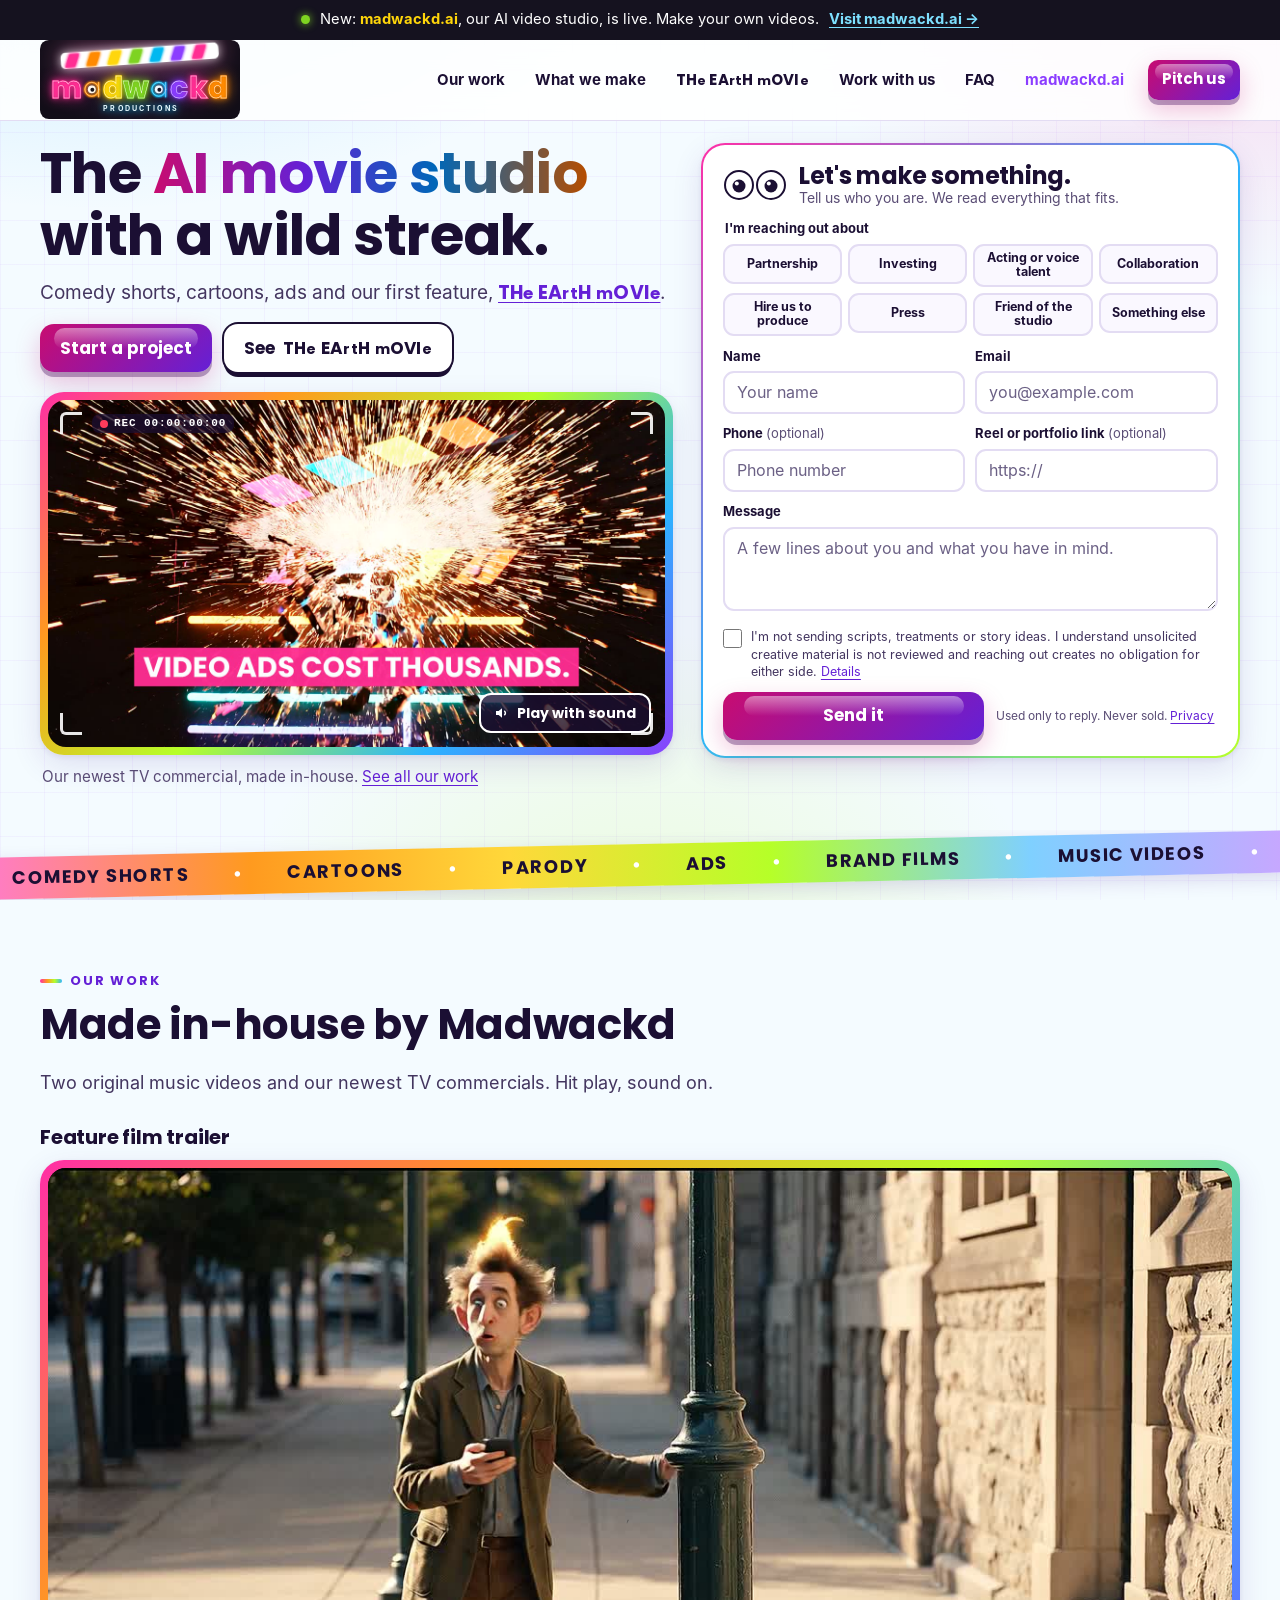
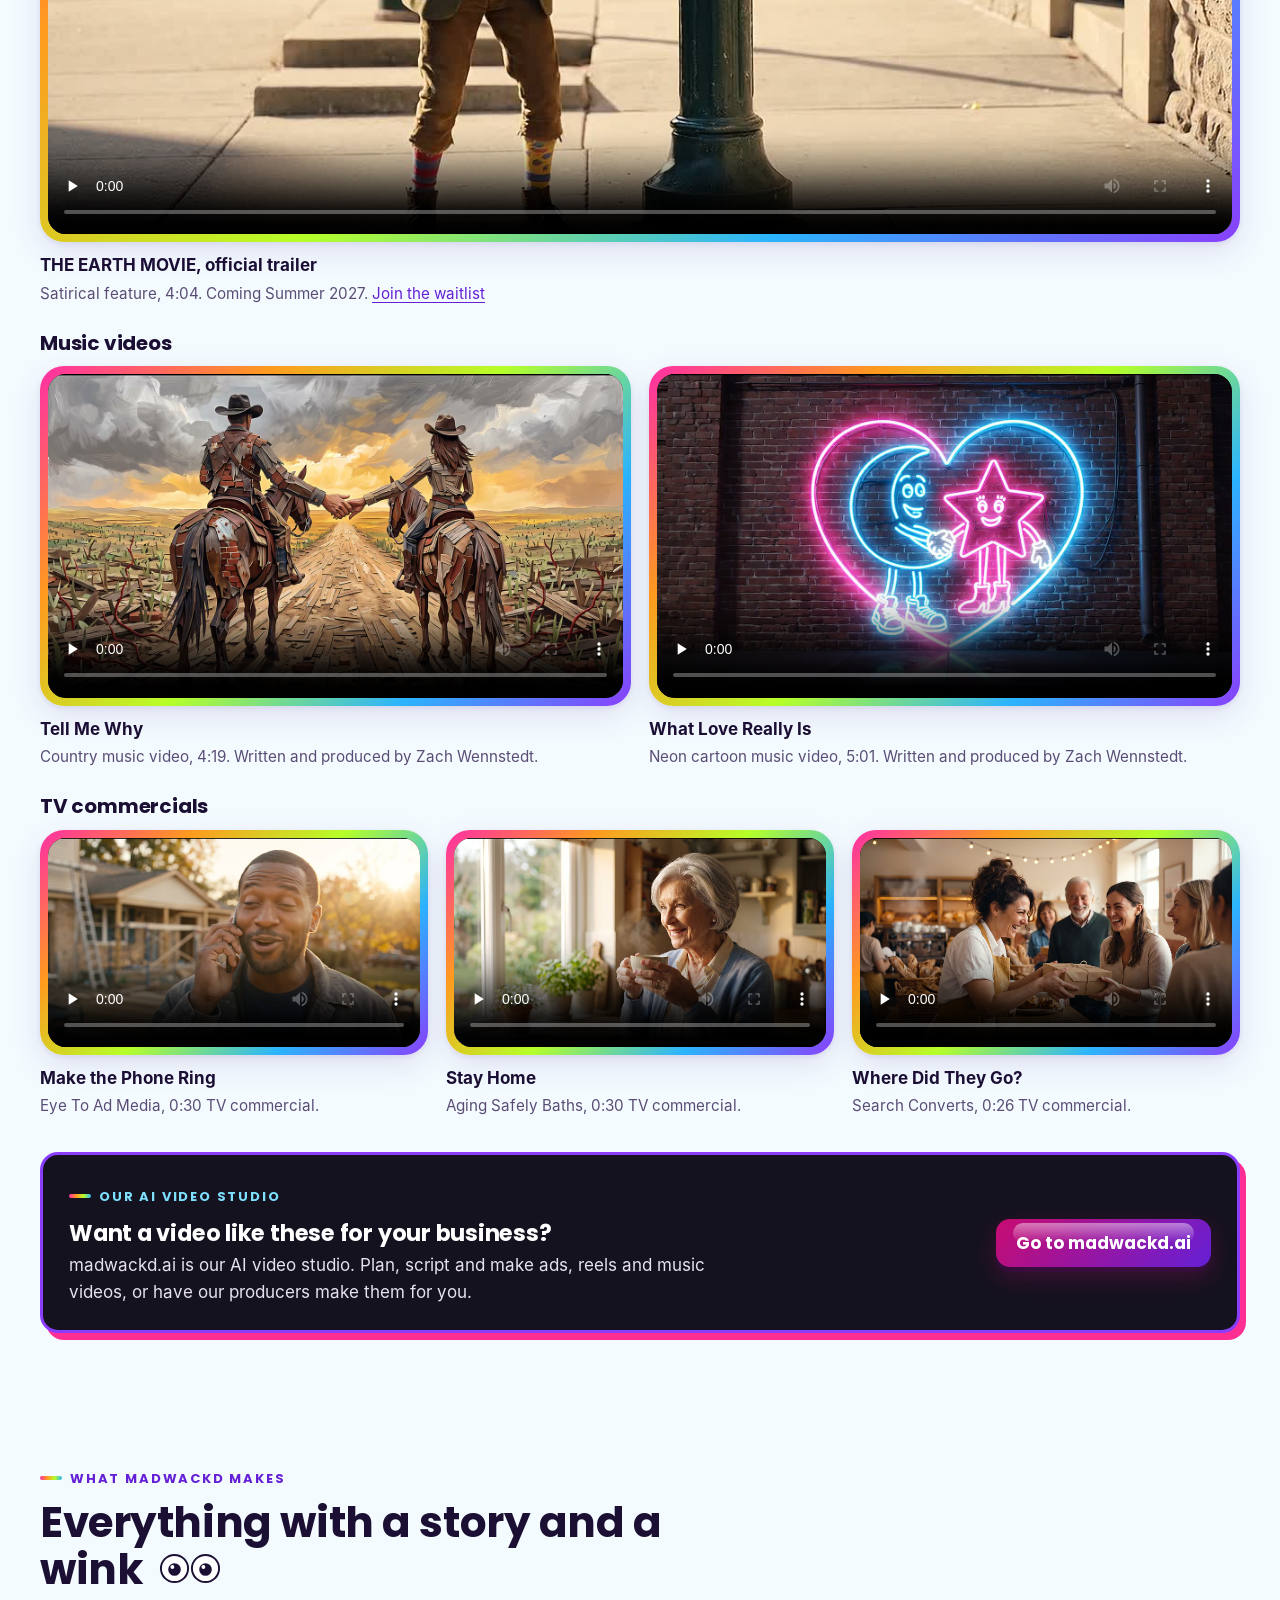
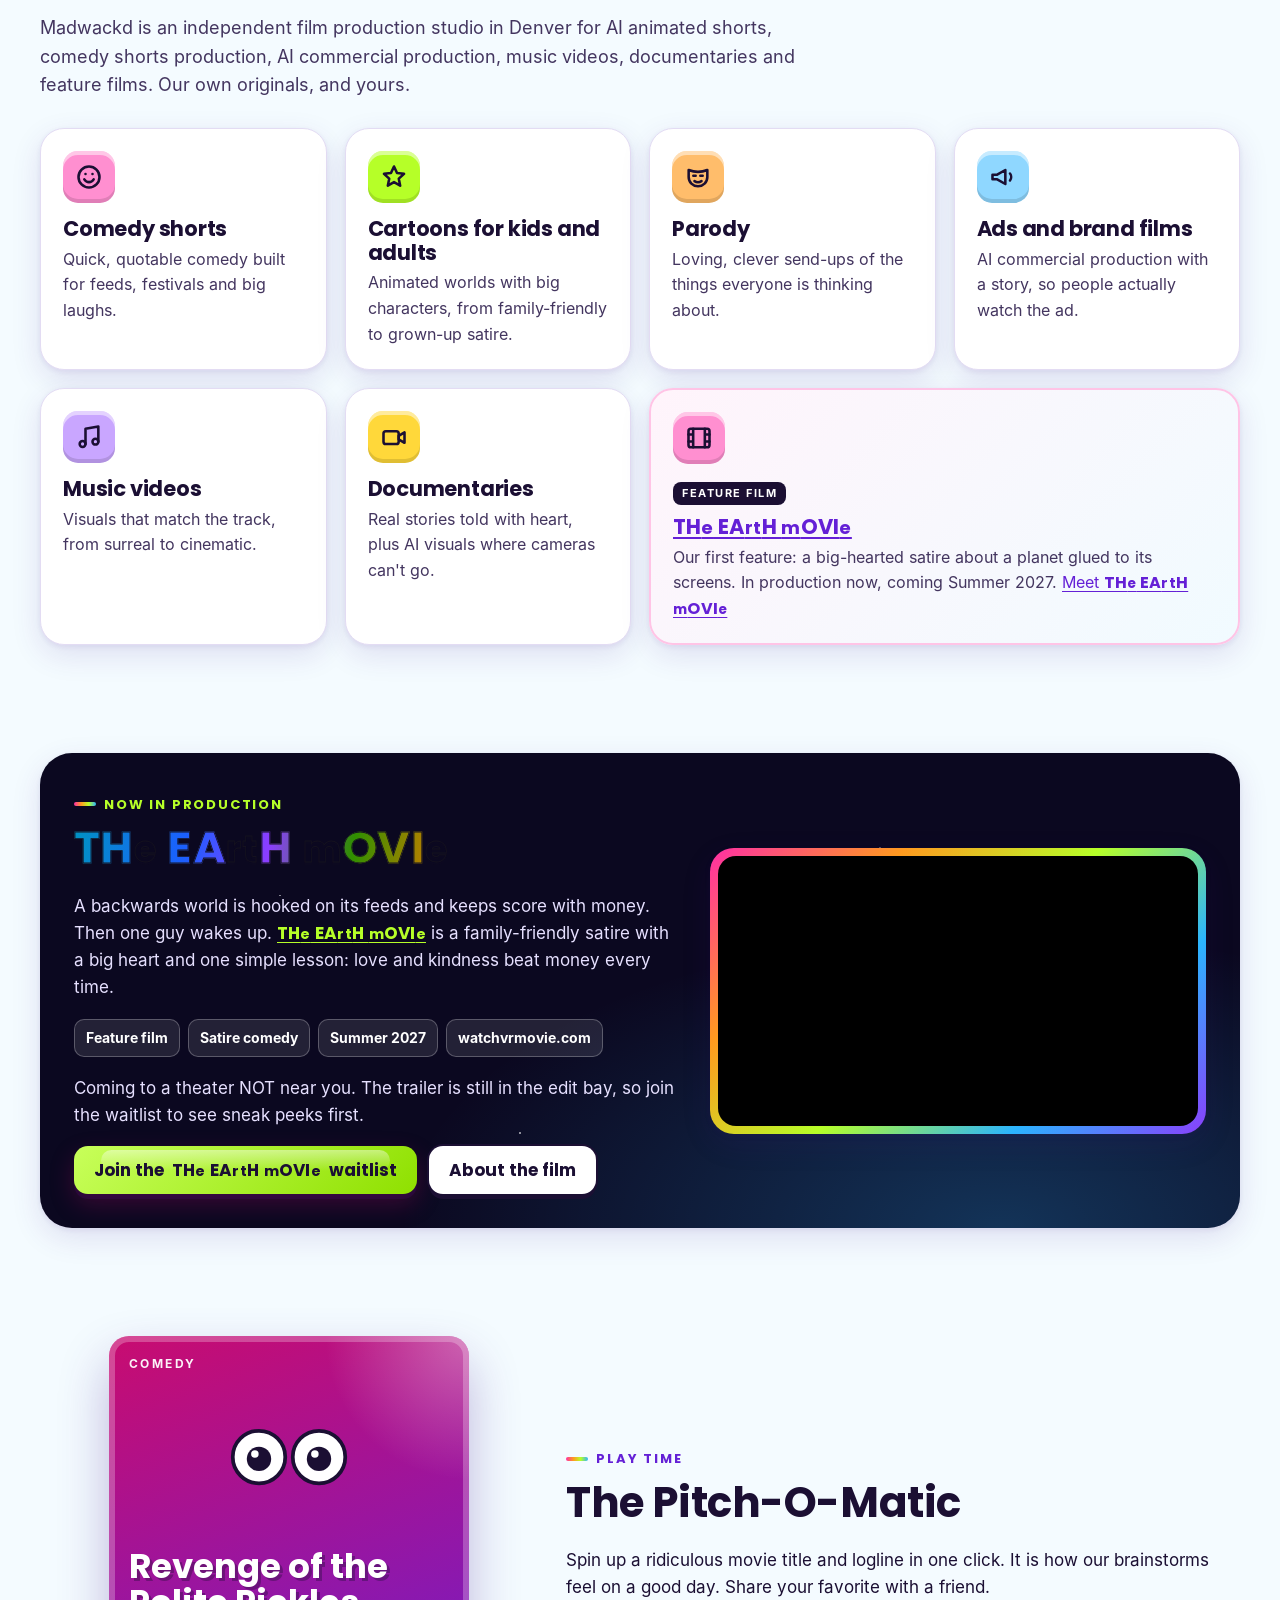
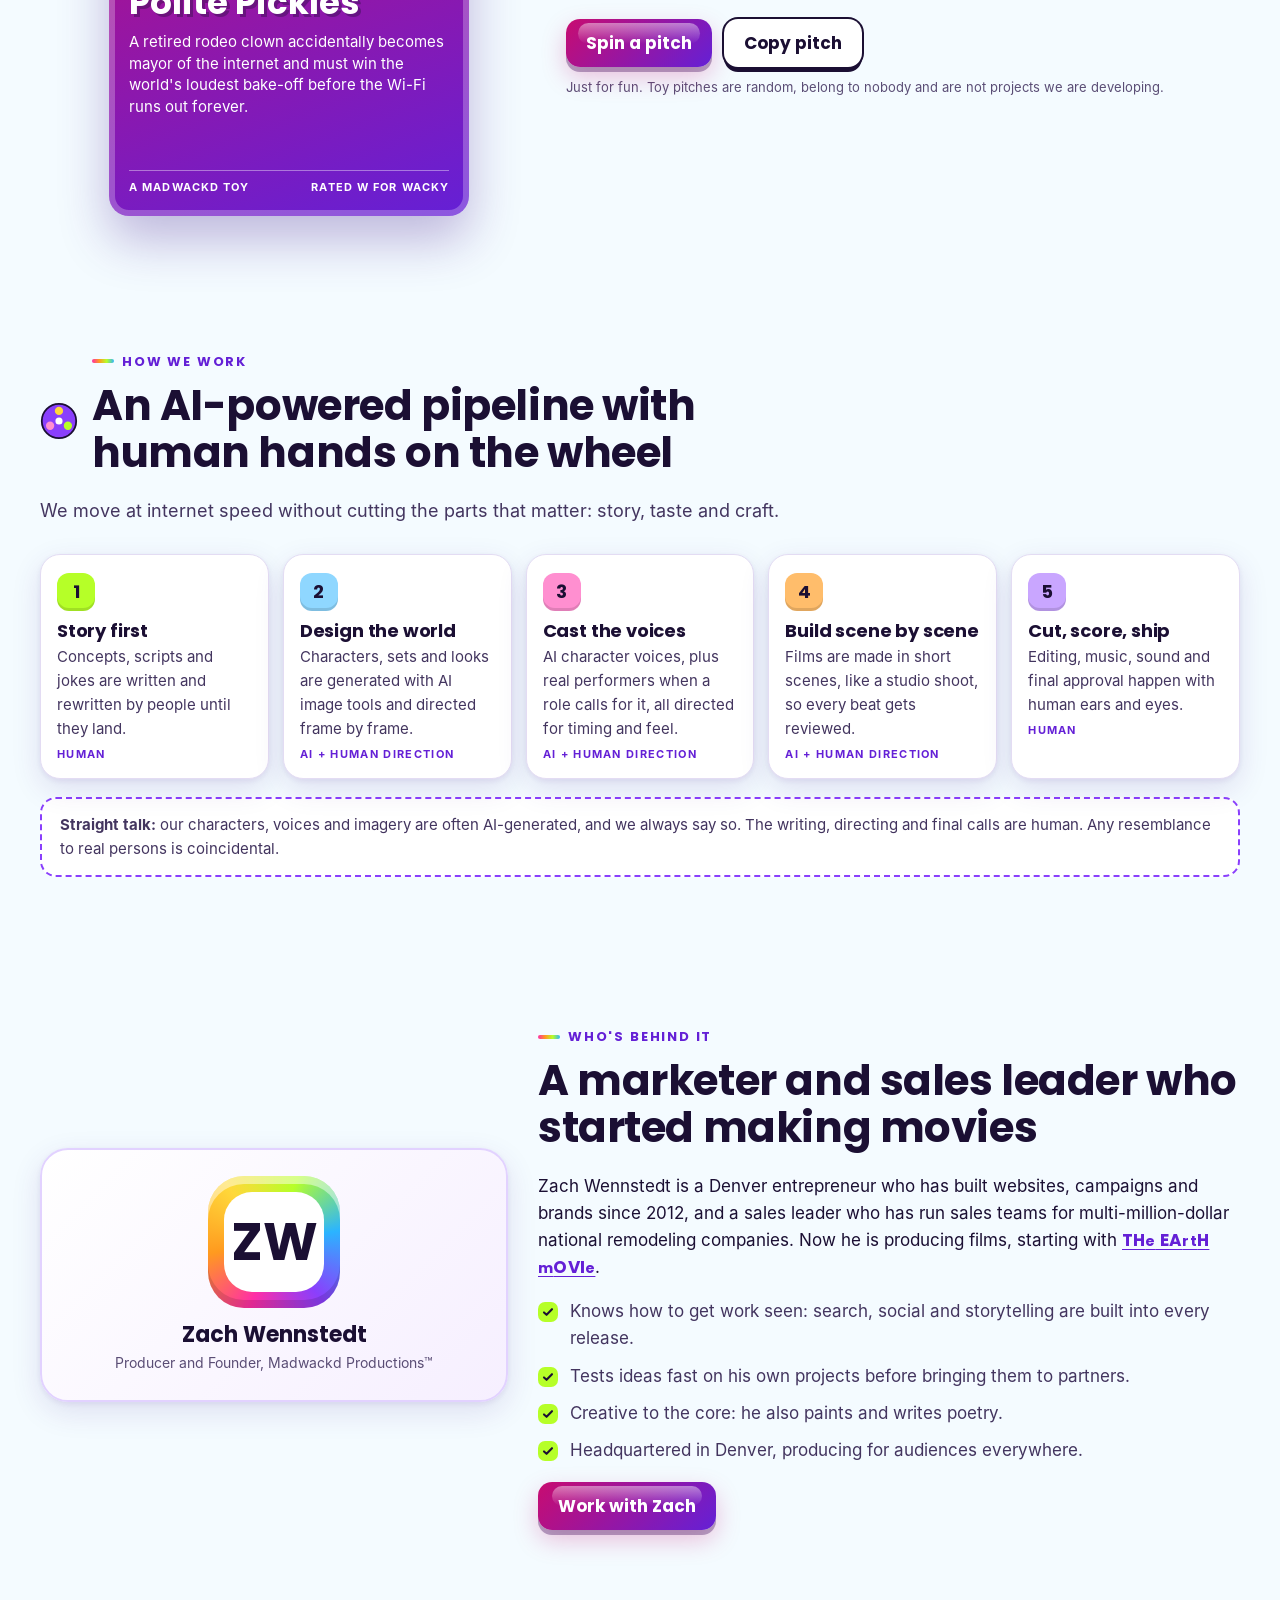
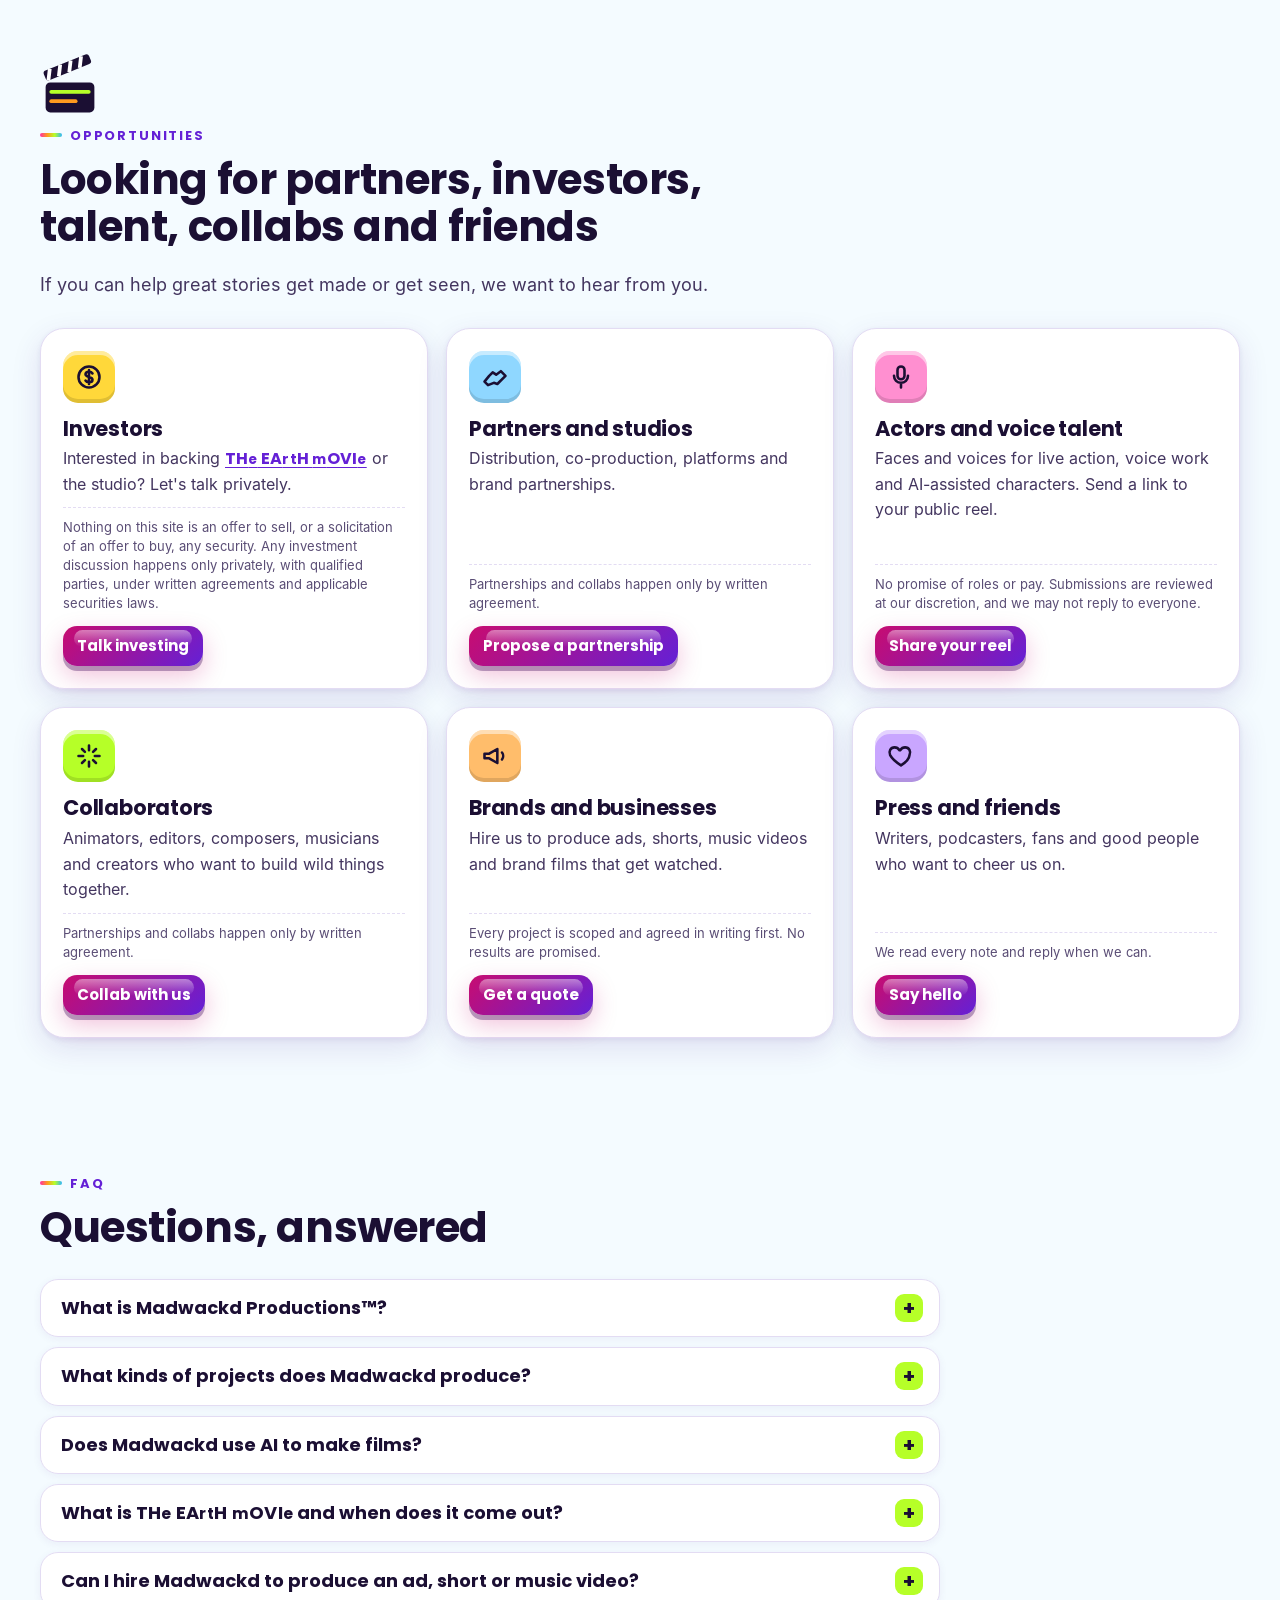
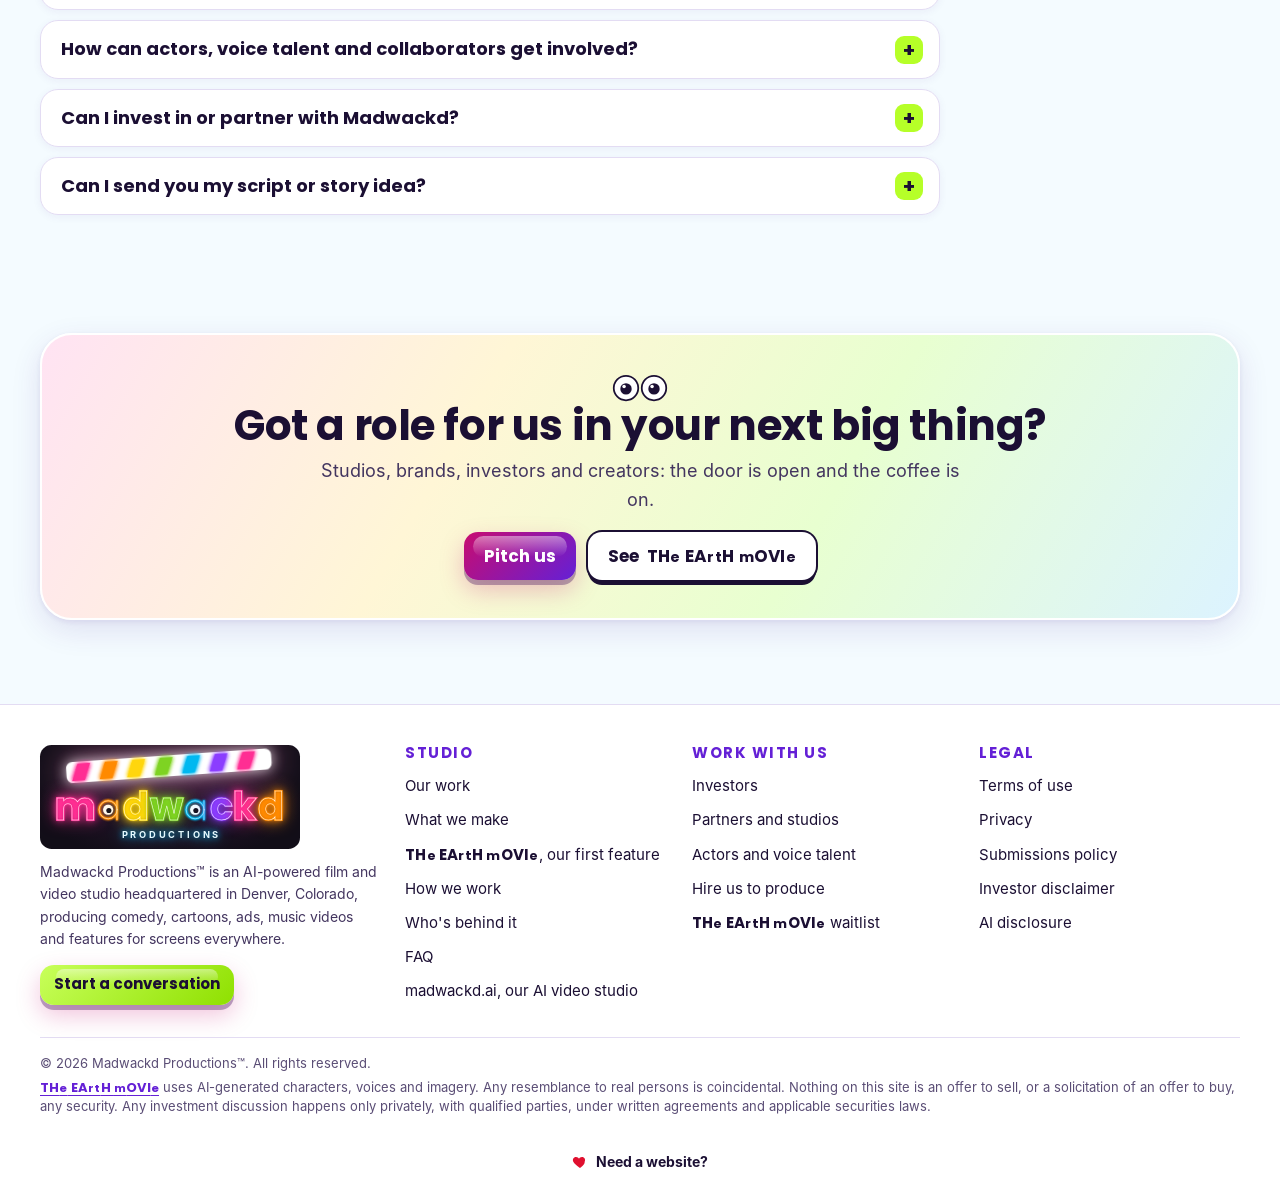
==== index.html @ 72238ad6 "Host EARTH trailer locally (CSP media-src self) Co-Authored-By: Claude Opus 5.5 <noreply@anthropic.c" ====
<!doctype html>
<html lang="en">
<head>
<meta charset="utf-8">
<meta name="viewport" content="width=device-width, initial-scale=1">
<meta http-equiv="Content-Security-Policy" content="default-src 'self'; script-src 'self'; style-src 'self'; img-src 'self' data:; media-src 'self'; font-src 'self'; connect-src https://formsubmit.co; form-action https://formsubmit.co; base-uri 'self'; object-src 'none'">
<meta name="referrer" content="strict-origin-when-cross-origin">
<title>Madwackd Productions&trade; | AI Movie Studio and Film Production, Denver</title>
<meta name="description" content="Madwackd Productions is a Denver AI movie studio making comedy shorts, animated cartoons, ads, music videos and The Earth Movie, a satirical feature coming Summer 2027.">
<meta name="robots" content="index,follow,max-image-preview:large,max-snippet:-1,max-video-preview:-1">
<link rel="canonical" href="https://www.madwackd.com/">
<meta name="theme-color" content="#ff2ea6">
<link rel="icon" href="/favicon.svg" type="image/svg+xml">
<link rel="icon" href="/favicon.ico" sizes="48x48">
<link rel="apple-touch-icon" href="/apple-touch-icon.png">
<link rel="manifest" href="/site.webmanifest">
<link rel="preload" href="/assets/fonts/poppins-700.woff" as="font" type="font/woff" crossorigin>
<link rel="preload" href="/assets/media/commercial-poster.jpg" as="image">
<link rel="stylesheet" href="/assets/site.css">
<link rel="stylesheet" href="/assets/earth-name.css?v=20261108a">
<meta property="og:type" content="website">
<meta property="og:site_name" content="Madwackd Productions">
<meta property="og:title" content="Madwackd Productions&trade; | AI Movie Studio and Film Production, Denver">
<meta property="og:description" content="Madwackd Productions is a Denver AI movie studio making comedy shorts, animated cartoons, ads, music videos and The Earth Movie, a satirical feature coming Summer 2027.">
<meta property="og:url" content="https://www.madwackd.com/">
<meta property="og:image" content="https://www.madwackd.com/assets/img/og-madwackd.jpg">
<meta property="og:image:width" content="1200">
<meta property="og:image:height" content="630">
<meta property="og:image:alt" content="Neon moon and star characters inside a neon heart, from the Madwackd music video What Love Really Is">
<meta property="og:locale" content="en_US">
<meta name="twitter:card" content="summary_large_image">
<meta name="twitter:title" content="Madwackd Productions&trade; | AI Movie Studio and Film Production, Denver">
<meta name="twitter:description" content="Madwackd Productions is a Denver AI movie studio making comedy shorts, animated cartoons, ads, music videos and The Earth Movie, a satirical feature coming Summer 2027.">
<meta name="twitter:image" content="https://www.madwackd.com/assets/img/og-madwackd.jpg">
<script type="application/ld+json">{"@context":"https://schema.org","@graph":[{"@type":"Organization","@id":"https://www.madwackd.com/#org","name":"Madwackd Productions","alternateName":["Madwackd","Mad Wackd Productions"],"url":"https://www.madwackd.com/","logo":{"@type":"ImageObject","url":"https://www.madwackd.com/assets/img/icon-512.png","width":512,"height":512},"image":"https://www.madwackd.com/assets/img/og-madwackd.jpg","description":"Madwackd Productions is an AI-powered film and video production studio headquartered in Denver, Colorado. It makes comedy shorts, animated cartoons, parody, ads and brand films, music videos, documentaries and the satirical feature film THe EArtH mOVIe.","slogan":"The AI movie studio with a wild streak.","founder":{"@id":"https://www.madwackd.com/#zach"},"foundingDate":"2026","address":{"@type":"PostalAddress","addressLocality":"Denver","addressRegion":"CO","addressCountry":"US"},"areaServed":"Worldwide","knowsAbout":["AI film production","AI animated shorts","Comedy shorts production","AI commercial production","Music video production","Independent film production","Satire and parody"]},{"@type":"Person","@id":"https://www.madwackd.com/#zach","name":"Zach Wennstedt","alternateName":"Zachary Tye Wennstedt","jobTitle":"Producer and Founder","worksFor":{"@id":"https://www.madwackd.com/#org"},"homeLocation":{"@type":"Place","name":"Denver, Colorado"},"url":"https://www.madwackd.com/#who","description":"Zach Wennstedt is a Denver entrepreneur, marketer since 2012 and sales leader who founded Madwackd Productions and is producing the satirical feature film THe EArtH mOVIe.","knowsAbout":["Film production","AI filmmaking","Marketing","Sales leadership"]},{"@type":"WebSite","@id":"https://www.madwackd.com/#site","url":"https://www.madwackd.com/","name":"Madwackd Productions","inLanguage":"en-US","publisher":{"@id":"https://www.madwackd.com/#org"}},{"@type":"WebPage","@id":"https://www.madwackd.com/#webpage","url":"https://www.madwackd.com/","name":"Madwackd Productions | AI Movie Studio and Film Production, Denver","description":"Madwackd Productions is a Denver AI movie studio making comedy shorts, animated cartoons, ads, music videos and The Earth Movie, a satirical feature coming Summer 2027.","isPartOf":{"@id":"https://www.madwackd.com/#site"},"about":{"@id":"https://www.madwackd.com/#org"},"inLanguage":"en-US","speakable":{"@type":"SpeakableSpecification","cssSelector":["h1",".lede",".speak"]},"breadcrumb":{"@id":"https://www.madwackd.com/#crumbs"},"primaryImageOfPage":{"@type":"ImageObject","url":"https://www.madwackd.com/assets/img/icon-512.png"},"mentions":{"@id":"https://www.madwackd.com/earth/#movie"}},{"@type":"Movie","@id":"https://www.madwackd.com/earth/#movie","name":"THe EArtH mOVIe","alternateName":["The Earth Movie","EARTH"],"sameAs":"https://www.theearthmovie.com/","url":"https://www.madwackd.com/earth/","description":"THe EArtH mOVIe (The Earth Movie) is an AI-made, family-friendly satirical feature film from Madwackd Productions about a backwards world addicted to its feeds, where one guy wakes up and discovers that love and kindness matter more than money. It is currently in production and planned for release in Summer 2027 at watchvrmovie.com.","image":"https://www.madwackd.com/assets/img/og-earth.jpg","genre":["Comedy","Satire"],"inLanguage":"en","creator":{"@id":"https://www.madwackd.com/#zach"},"producer":{"@id":"https://www.madwackd.com/#zach"},"productionCompany":{"@id":"https://www.madwackd.com/#org"},"sameAs":"https://www.theearthmovie.com/"},{"@type":"FAQPage","@id":"https://www.madwackd.com/#faq","mainEntity":[{"@type":"Question","name":"What is Madwackd Productions?","acceptedAnswer":{"@type":"Answer","text":"Madwackd Productions is an AI-powered film and video production studio headquartered in Denver, Colorado, founded by producer Zach Wennstedt. We make comedy shorts, cartoons, parody, ads, brand films, music videos and documentaries, and our first feature film, THe EArtH mOVIe, is in production."}},{"@type":"Question","name":"What kinds of projects does Madwackd produce?","acceptedAnswer":{"@type":"Answer","text":"Comedy shorts, animated cartoons for kids and adults, parody, commercials and brand films, music videos, documentaries and feature films. We produce our own originals and take on hired projects for businesses, brands and artists."}},{"@type":"Question","name":"Does Madwackd use AI to make films?","acceptedAnswer":{"@type":"Answer","text":"Yes, and we say so openly. We use AI tools to create characters, voices and imagery, and every project is written, directed, edited and approved by people. AI gives us speed and wild visuals. Human taste decides what makes the cut."}},{"@type":"Question","name":"What is THe EArtH mOVIe and when does it come out?","acceptedAnswer":{"@type":"Answer","text":"THe EArtH mOVIe is a family-friendly satirical feature about a backwards world addicted to its feeds, where one guy wakes up and learns that love and kindness matter more than money. It is in production and planned for Summer 2027 at watchvrmovie.com. You can join the waitlist at theearthmovie.com."}},{"@type":"Question","name":"Can I hire Madwackd to produce an ad, short or music video?","acceptedAnswer":{"@type":"Answer","text":"Yes. Choose \"Hire us to produce\" in the form and tell us what you need, your timeline and a rough budget range. Every project is scoped and agreed in writing before work begins."}},{"@type":"Question","name":"How can actors, voice talent and collaborators get involved?","acceptedAnswer":{"@type":"Answer","text":"Use the form and include a link to your public reel or portfolio. There is no promise of roles or pay, submissions are reviewed at our discretion, and we may not be able to reply to everyone."}},{"@type":"Question","name":"Can I invest in or partner with Madwackd?","acceptedAnswer":{"@type":"Answer","text":"We welcome conversations with partners, studios and investors. Nothing on this site is an offer to sell, or a solicitation of an offer to buy, any security. Any investment discussion happens only privately, with qualified parties, under written agreements and applicable securities laws."}},{"@type":"Question","name":"Can I send you my script or story idea?","acceptedAnswer":{"@type":"Answer","text":"Please don't. We do not accept unsolicited scripts, treatments or story ideas, and unsolicited creative material is not reviewed and creates no obligation. It is standard studio practice and protects both sides. Links to public reels and portfolios are welcome."}}]},{"@type":"BreadcrumbList","@id":"https://www.madwackd.com/#crumbs","itemListElement":[{"@type":"ListItem","position":1,"name":"Home","item":"https://www.madwackd.com/"}]},{"@type":"VideoObject","@id":"https://www.madwackd.com/#video-tell-me-why","name":"Tell Me Why (music video)","description":"Country music video written and produced by Zach Wennstedt. A Madwackd production.","thumbnailUrl":"https://www.madwackd.com/assets/media/tell-me-why.jpg","contentUrl":"https://www.madwackd.com/assets/media/tell-me-why-720.mp4","uploadDate":"2026-11-06T12:00:00-07:00","duration":"PT4M19S","productionCompany":{"@id":"https://www.madwackd.com/#org"}},{"@type":"VideoObject","@id":"https://www.madwackd.com/#video-what-love-really-is","name":"What Love Really Is (music video)","description":"Neon cartoon music video written and produced by Zach Wennstedt. A Madwackd production.","thumbnailUrl":"https://www.madwackd.com/assets/media/what-love-really-is.jpg","contentUrl":"https://www.madwackd.com/assets/media/what-love-really-is-720.mp4","uploadDate":"2026-11-06T12:00:00-07:00","duration":"PT5M1S","productionCompany":{"@id":"https://www.madwackd.com/#org"}},{"@type":"VideoObject","@id":"https://www.madwackd.com/#video-make-the-phone-ring","name":"Make the Phone Ring (Eye To Ad Media TV commercial)","description":"30-second TV commercial made by Madwackd.","thumbnailUrl":"https://www.madwackd.com/assets/media/eyetoadmedia-makethephonering-16x9.jpg","contentUrl":"https://www.madwackd.com/assets/media/eyetoadmedia-makethephonering-16x9-720.mp4","uploadDate":"2026-11-06T12:00:00-07:00","duration":"PT30S","productionCompany":{"@id":"https://www.madwackd.com/#org"}},{"@type":"VideoObject","@id":"https://www.madwackd.com/#video-stay-home","name":"Stay Home (Aging Safely Baths TV commercial)","description":"30-second TV commercial made by Madwackd.","thumbnailUrl":"https://www.madwackd.com/assets/media/agingsafelybaths-stayhome-16x9.jpg","contentUrl":"https://www.madwackd.com/assets/media/agingsafelybaths-stayhome-16x9-720.mp4","uploadDate":"2026-11-06T12:00:00-07:00","duration":"PT30S","productionCompany":{"@id":"https://www.madwackd.com/#org"}},{"@type":"VideoObject","@id":"https://www.madwackd.com/#video-where-did-they-go","name":"Where Did They Go? (Search Converts TV commercial)","description":"26-second TV commercial made by Madwackd.","thumbnailUrl":"https://www.madwackd.com/assets/media/searchconverts-wheredidtheygo-16x9.jpg","contentUrl":"https://www.madwackd.com/assets/media/searchconverts-wheredidtheygo-16x9-720.mp4","uploadDate":"2026-11-06T12:00:00-07:00","duration":"PT26S","productionCompany":{"@id":"https://www.madwackd.com/#org"}},{"@type":"VideoObject","@id":"https://www.madwackd.com/#video-studio-commercial","name":"Madwackd studio TV commercial","description":"27-second TV commercial made by Madwackd.","thumbnailUrl":"https://www.madwackd.com/assets/media/commercial-poster.jpg","contentUrl":"https://www.madwackd.com/assets/media/commercial-1280.mp4","uploadDate":"2026-11-06T12:00:00-07:00","duration":"PT27S","productionCompany":{"@id":"https://www.madwackd.com/#org"}}]}</script>
<script src="/assets/site.js" defer></script>
</head>
<body>
<a class="skip" href="#main">Skip to content</a>
<div class="ai-bar"><div class="wrap"><span class="ai-dot" aria-hidden="true"></span><span>New: <b>madwackd.ai</b>, our AI video studio, is live.<span class="ai-more"> Make your own videos.</span></span><a href="https://www.madwackd.ai/" rel="noopener">Visit madwackd.ai &rarr;</a></div></div>
<header class="top">
<div class="wrap">
<a class="brand neo-brand" href="/" aria-label="Madwackd Productions home"><span class="neo" aria-hidden="true"><svg class="neo-cap on nd16" viewBox="0 0 200 28"><defs><filter id="neoFs" x="-20%" y="-80%" width="140%" height="260%"><feGaussianBlur stdDeviation="2.2" result="b"/><feMerge><feMergeNode in="b"/><feMergeNode in="b"/><feMergeNode in="SourceGraphic"/></feMerge></filter></defs><g class="snap"><g transform="rotate(-4 4 26)"><rect x="4" y="6" width="192" height="18" rx="5" fill="#FFFFFF" stroke="#FFFFFF" stroke-width="2" class="neo-cap-bar"/><g filter="url(#neoFs)"><polygon points="14,7 26,7 20,23 8,23" fill="#FF2E93"/><polygon points="40,7 52,7 46,23 34,23" fill="#FF8A00"/><polygon points="66,7 78,7 72,23 60,23" fill="#FFD60A"/><polygon points="92,7 104,7 98,23 86,23" fill="#7ED321"/><polygon points="118,7 130,7 124,23 112,23" fill="#00B8F0"/><polygon points="144,7 156,7 150,23 138,23" fill="#8B3DFF"/><polygon points="170,7 182,7 176,23 164,23" fill="#FF2E93"/></g></g></g></svg><span class="neo-word"><span class="neo-tubes"><span class="on n-pk nd0">m</span><svg class="on neo-eye nd2" viewBox="0 0 50 46"><defs><filter id="neoFa" x="-50%" y="-50%" width="200%" height="200%"><feGaussianBlur stdDeviation="2.4" result="b"/><feMerge><feMergeNode in="b"/><feMergeNode in="b"/><feMergeNode in="SourceGraphic"/></feMerge></filter></defs><g filter="url(#neoFa)" fill="none" stroke="#FF8A00" stroke-width="4" stroke-linecap="round"><circle cx="22" cy="23" r="19.5"/><path d="M41 4 V44"/></g><g fill="none" stroke="#fff" stroke-width="1.2" stroke-linecap="round" opacity=".92"><circle cx="22" cy="23" r="19.5"/><path d="M41 4 V44"/></g><circle cx="22" cy="23" r="11" fill="#FFF8EE" class="neo-white-o"/><g class="pl"><circle cx="23.5" cy="24.5" r="5.5" fill="#15121F"/></g></svg><span class="on n-yl nd4">d</span><span class="on n-lm nd6">w</span><svg class="on neo-eye nd8" viewBox="0 0 50 46"><defs><filter id="neoFc" x="-50%" y="-50%" width="200%" height="200%"><feGaussianBlur stdDeviation="2.4" result="b"/><feMerge><feMergeNode in="b"/><feMergeNode in="b"/><feMergeNode in="SourceGraphic"/></feMerge></filter></defs><g filter="url(#neoFc)" fill="none" stroke="#00B8F0" stroke-width="4" stroke-linecap="round"><circle cx="22" cy="23" r="19.5"/><path d="M41 4 V44"/></g><g fill="none" stroke="#fff" stroke-width="1.2" stroke-linecap="round" opacity=".92"><circle cx="22" cy="23" r="19.5"/><path d="M41 4 V44"/></g><circle cx="22" cy="23" r="11" fill="#F2FCFF" class="neo-white-c"/><g class="pr"><circle cx="23.5" cy="24.5" r="5.5" fill="#15121F"/></g></svg><span class="on n-pu nd10">c</span><span class="on n-pk nd12">k</span><span class="on n-or nd14">d</span></span><span class="neo-core"><span class="on nd0">m</span><span class="neo-gap"></span><span class="on nd4">d</span><span class="on nd6">w</span><span class="neo-gap"></span><span class="on nd10">c</span><span class="on nd12">k</span><span class="on nd14">d</span></span></span><span class="neo-studio on nd18">productions</span></span><span class="sr-only">Madwackd Productions</span></a>
<button class="menu-btn" type="button" aria-expanded="false" aria-controls="nav" aria-label="Menu"><span></span><span></span><span></span></button>
<nav class="nav" id="nav" aria-label="Main">
<a href="/#work">Our work</a>
<a href="/#make">What we make</a>
<a href="/earth/"><span class="tem-sr">The Earth Movie</span><span class="tem-inline" aria-hidden="true">TH<i>e</i> EA<i>rt</i>H <i>m</i>OVI<i>e</i></span></a>
<a href="/work-with-us/">Work with us</a>
<a href="/#faq">FAQ</a>
<a class="nav-ai" href="https://www.madwackd.ai/" rel="noopener">madwackd.ai</a>
<a class="btn sm" href="#inquire">Pitch us</a>
</nav>
</div>
</header>

<main id="main">
<section class="hero">
<div class="wrap hero-grid">
<div class="hero-copy">
<h1>The <span class="candy">AI movie studio</span> with a wild streak.</h1>
<p class="lede">Comedy shorts, cartoons, ads and our first feature, <a href="https://www.theearthmovie.com/" rel="noopener"><span class="tem-sr">The Earth Movie</span><span class="tem-inline" aria-hidden="true">TH<i>e</i> EA<i>rt</i>H <i>m</i>OVI<i>e</i></span></a>.</p>
<div class="hero-cta hero-cta-top"><a class="btn" href="#inquire" data-about="Hire us to produce">Start a project</a><a class="btn ghost" href="/earth/">See <span class="tem-sr">The Earth Movie</span><span class="tem-inline" aria-hidden="true">TH<i>e</i> EA<i>rt</i>H <i>m</i>OVI<i>e</i></span></a></div>
<div class="screen">
<div class="screen-in">
<video id="sting" muted loop playsinline preload="metadata" poster="/assets/media/commercial-poster.jpg" width="1280" height="720" aria-label="Madwackd 27-second TV commercial">
<source src="/assets/media/commercial-480.mp4" type="video/mp4" media="(max-width: 700px)">
<source src="/assets/media/commercial-1280.mp4" type="video/mp4">
</video>
<div class="hud" aria-hidden="true"><i></i><i></i><i></i><i></i><span class="tc" id="tc">REC 00:00:00:00</span></div>
<div class="screen-ctrl">
<button class="chip-btn" id="sound" type="button" data-src="/assets/media/commercial-1280.mp4"><svg viewBox="0 0 24 24" aria-hidden="true"><path d="M3 9v6h4l5 4V5L7 9z"/><path d="M15.5 8.5a5 5 0 010 7" fill="none" stroke="currentColor" stroke-width="2"/></svg>Play with sound</button>
<button class="chip-btn" id="quiet" type="button" hidden>Mute</button>
</div>
</div>
</div>
<p class="screen-cap">Our newest TV commercial, made in-house. <a href="#work">See all our work</a></p>
</div>
<div class="form-card" id="inquire">
<div class="form-head"><span class="eyes " aria-hidden="true"><svg viewBox="0 0 64 32" focusable="false"><g class="eye"><circle class="eb" cx="16" cy="16" r="14"/><g class="pg"><circle class="pu" cx="16" cy="17" r="6.5"/><circle class="gl" cx="13.8" cy="14.4" r="2"/></g></g><g class="eye"><circle class="eb" cx="48" cy="16" r="14"/><g class="pg"><circle class="pu" cx="48" cy="17" r="6.5"/><circle class="gl" cx="45.8" cy="14.4" r="2"/></g></g></svg></span><div><h2>Let&#x27;s make something.</h2><p>Tell us who you are. We read everything that fits.</p></div></div>
<form class="inq" novalidate data-u="aW5mbw==" data-d="ZXlldG9hZA==" data-t="Y29t">
<input type="hidden" name="_subject" value="New Madwackd.com inquiry">
<input type="hidden" name="_template" value="table">
<input type="hidden" name="_captcha" value="false">
<input type="hidden" name="Page" value="home">
<div class="hp" aria-hidden="true"><label>Leave this empty<input type="text" name="_honey" tabindex="-1" autocomplete="off"></label></div>
<fieldset><legend>I'm reaching out about</legend><div class="choices"><label class="choice"><input type="radio" name="Reaching out about" value="Partnership" required><span>Partnership</span></label><label class="choice"><input type="radio" name="Reaching out about" value="Investing" required><span>Investing</span></label><label class="choice"><input type="radio" name="Reaching out about" value="Acting or voice talent" required><span>Acting or voice talent</span></label><label class="choice"><input type="radio" name="Reaching out about" value="Collaboration" required><span>Collaboration</span></label><label class="choice"><input type="radio" name="Reaching out about" value="Hire us to produce" required><span>Hire us to produce</span></label><label class="choice"><input type="radio" name="Reaching out about" value="Press" required><span>Press</span></label><label class="choice"><input type="radio" name="Reaching out about" value="Friend of the studio" required><span>Friend of the studio</span></label><label class="choice"><input type="radio" name="Reaching out about" value="Something else" required><span>Something else</span></label></div></fieldset>
<p class="hint" aria-live="polite"></p>
<div class="row2">
<div class="field"><label class="lab" for="n-home">Name</label><input id="n-home" type="text" name="Name" autocomplete="name" placeholder="Your name" required maxlength="100"></div>
<div class="field"><label class="lab" for="e-home">Email</label><input id="e-home" type="email" name="email" autocomplete="email" placeholder="you@example.com" required maxlength="140"></div>
</div>
<div class="row2">
<div class="field"><label class="lab" for="p-home">Phone <span class="opt">(optional)</span></label><input id="p-home" type="tel" name="Phone" autocomplete="tel" placeholder="Phone number" maxlength="40"></div>
<div class="field"><label class="lab" for="l-home">Reel or portfolio link <span class="opt">(optional)</span></label><input id="l-home" type="url" name="Reel or portfolio" inputmode="url" placeholder="https://" maxlength="300"></div>
</div>
<div class="field"><label class="lab" for="m-home">Message</label><textarea id="m-home" name="Message" rows="3" placeholder="A few lines about you and what you have in mind." required minlength="10" maxlength="3000"></textarea></div>
<label class="agree"><input type="checkbox" name="Acknowledged" value="Yes: no unsolicited scripts, treatments or story ideas; no obligation created" required><span>I'm not sending scripts, treatments or story ideas. I understand unsolicited creative material is not reviewed and reaching out creates no obligation for either side. <a href="/legal/#submissions">Details</a></span></label>
<div class="form-foot"><button class="btn" type="submit" data-noconfetti>Send it</button><small>Used only to reply. Never sold. <a href="/legal/#privacy">Privacy</a></small></div>
<p class="status" role="status" aria-live="polite"></p>
</form>
</div>
</div>
</section>
<div class="ribbon-wrap" aria-hidden="true"><div class="ribbon"><div class="ribbon-track"><span>COMEDY SHORTS</span><span>CARTOONS</span><span>PARODY</span><span>ADS</span><span>BRAND FILMS</span><span>MUSIC VIDEOS</span><span>DOCUMENTARIES</span><span>THe EArtH mOVIe: SUMMER 2027</span><span>COMEDY SHORTS</span><span>CARTOONS</span><span>PARODY</span><span>ADS</span><span>BRAND FILMS</span><span>MUSIC VIDEOS</span><span>DOCUMENTARIES</span><span>THe EArtH mOVIe: SUMMER 2027</span></div></div></div>

<section class="band" id="work">
<div class="wrap">
<div class="sec-head"><span class="kicker">Our work</span><h2>Made in-house by Madwackd</h2><p>Two original music videos and our newest TV commercials. Hit play, sound on.</p></div>
<h3 class="work-h">Feature film trailer</h3>
<div class="grid work-grid" style="grid-template-columns:1fr;max-width:960px">
<figure class="work-card"><div class="screen"><div class="screen-in"><video controls playsinline preload="none" poster="/assets/media/earth-trailer-poster.jpg" width="1280" height="720" aria-label="THE EARTH MOVIE official trailer, about 4 minutes"><source src="/assets/media/earth-trailer-720.mp4" type="video/mp4"></video></div></div><figcaption><b>THE EARTH MOVIE, official trailer</b><span>Satirical feature, 4:04. Coming Summer 2027. <a href="https://www.theearthmovie.com/#join">Join the waitlist</a></span></figcaption></figure>
</div>
<h3 class="work-h">Music videos</h3>
<div class="grid g2 work-grid">
<figure class="work-card"><div class="screen"><div class="screen-in"><video controls playsinline preload="none" poster="/assets/media/tell-me-why.jpg" width="1280" height="720" aria-label="Tell Me Why, full music video"><source src="/assets/media/tell-me-why-720.mp4" type="video/mp4"></video></div></div><figcaption><b>Tell Me Why</b><span>Country music video, 4:19. Written and produced by Zach Wennstedt.</span></figcaption></figure>
<figure class="work-card"><div class="screen"><div class="screen-in"><video controls playsinline preload="none" poster="/assets/media/what-love-really-is.jpg" width="1280" height="720" aria-label="What Love Really Is, full music video"><source src="/assets/media/what-love-really-is-720.mp4" type="video/mp4"></video></div></div><figcaption><b>What Love Really Is</b><span>Neon cartoon music video, 5:01. Written and produced by Zach Wennstedt.</span></figcaption></figure>
</div>
<h3 class="work-h">TV commercials</h3>
<div class="grid g3 work-grid">
<figure class="work-card"><div class="screen"><div class="screen-in"><video controls playsinline preload="none" poster="/assets/media/eyetoadmedia-makethephonering-16x9.jpg" width="1280" height="720" aria-label="Make the Phone Ring, Eye To Ad Media, 30-second TV commercial"><source src="/assets/media/eyetoadmedia-makethephonering-16x9-720.mp4" type="video/mp4"></video></div></div><figcaption><b>Make the Phone Ring</b><span>Eye To Ad Media, 0:30 TV commercial.</span></figcaption></figure>
<figure class="work-card"><div class="screen"><div class="screen-in"><video controls playsinline preload="none" poster="/assets/media/agingsafelybaths-stayhome-16x9.jpg" width="1280" height="720" aria-label="Stay Home, Aging Safely Baths, 30-second TV commercial"><source src="/assets/media/agingsafelybaths-stayhome-16x9-720.mp4" type="video/mp4"></video></div></div><figcaption><b>Stay Home</b><span>Aging Safely Baths, 0:30 TV commercial.</span></figcaption></figure>
<figure class="work-card"><div class="screen"><div class="screen-in"><video controls playsinline preload="none" poster="/assets/media/searchconverts-wheredidtheygo-16x9.jpg" width="1280" height="720" aria-label="Where Did They Go, Search Converts, 26-second TV commercial"><source src="/assets/media/searchconverts-wheredidtheygo-16x9-720.mp4" type="video/mp4"></video></div></div><figcaption><b>Where Did They Go?</b><span>Search Converts, 0:26 TV commercial.</span></figcaption></figure>
</div>
<div class="ai-band"><div><span class="kicker">Our AI video studio</span><h3>Want a video like these for your business?</h3><p>madwackd.ai is our AI video studio. Plan, script and make ads, reels and music videos, or have our producers make them for you.</p></div><a class="btn" href="https://www.madwackd.ai/" rel="noopener">Go to madwackd.ai</a></div>
</div>
</section>

<section class="band" id="make">
<div class="wrap">
<div class="sec-head"><span class="kicker">What Madwackd makes</span><h2>Everything with a story and a <span class="nw">wink <span class="eyes " aria-hidden="true"><svg viewBox="0 0 64 32" focusable="false"><g class="eye"><circle class="eb" cx="16" cy="16" r="14"/><g class="pg"><circle class="pu" cx="16" cy="17" r="6.5"/><circle class="gl" cx="13.8" cy="14.4" r="2"/></g></g><g class="eye"><circle class="eb" cx="48" cy="16" r="14"/><g class="pg"><circle class="pu" cx="48" cy="17" r="6.5"/><circle class="gl" cx="45.8" cy="14.4" r="2"/></g></g></svg></span></span></h2><p class="speak">Madwackd is an independent film production studio in Denver for AI animated shorts, comedy shorts production, AI commercial production, music videos, documentaries and feature films. Our own originals, and yours.</p></div>
<div class="grid g4"><article class="card"><div class="ico c-pink" aria-hidden="true"><svg viewBox="0 0 24 24"><circle cx="12" cy="12" r="9"/><path d="M8 14c1 1.6 2.4 2.4 4 2.4s3-.8 4-2.4"/><path d="M9 9.5h.01M15 9.5h.01"/></svg></div><h3>Comedy shorts</h3><p>Quick, quotable comedy built for feeds, festivals and big laughs.</p></article><article class="card"><div class="ico c-lime" aria-hidden="true"><svg viewBox="0 0 24 24"><path d="M12 3l2.6 5.6 6 .7-4.5 4.1 1.2 6L12 16.4 6.7 19.4l1.2-6L3.4 9.3l6-.7z"/></svg></div><h3>Cartoons for kids and adults</h3><p>Animated worlds with big characters, from family-friendly to grown-up satire.</p></article><article class="card"><div class="ico c-orange" aria-hidden="true"><svg viewBox="0 0 24 24"><path d="M4 6c5 2 11 2 16 0v6c0 4.5-3.6 8-8 8s-8-3.5-8-8z"/><path d="M8 11h2M14 11h2M9 15.5c1.8 1.2 4.2 1.2 6 0"/></svg></div><h3>Parody</h3><p>Loving, clever send-ups of the things everyone is thinking about.</p></article><article class="card"><div class="ico c-sky" aria-hidden="true"><svg viewBox="0 0 24 24"><path d="M3 10v4h4l7 4V6L7 10z"/><path d="M18 9c1.3 1.6 1.3 4.4 0 6"/></svg></div><h3>Ads and brand films</h3><p>AI commercial production with a story, so people actually watch the ad.</p></article><article class="card"><div class="ico c-purple" aria-hidden="true"><svg viewBox="0 0 24 24"><path d="M9 18V5l11-2v13"/><circle cx="6.5" cy="18" r="2.5"/><circle cx="17.5" cy="16" r="2.5"/></svg></div><h3>Music videos</h3><p>Visuals that match the track, from surreal to cinematic.</p></article><article class="card"><div class="ico c-yellow" aria-hidden="true"><svg viewBox="0 0 24 24"><rect x="3" y="7" width="13" height="11" rx="2"/><path d="M16 11l5-3v9l-5-3z"/></svg></div><h3>Documentaries</h3><p>Real stories told with heart, plus AI visuals where cameras can&#x27;t go.</p></article><article class="card feature"><div class="ico c-pink" aria-hidden="true"><svg viewBox="0 0 24 24"><rect x="3" y="4" width="18" height="16" rx="2"/><path d="M7 4v16M17 4v16M3 9h4M3 15h4M17 9h4M17 15h4"/></svg></div><span class="tag">Feature film</span><h3><a href="https://www.theearthmovie.com/" rel="noopener"><span class="tem-sr">The Earth Movie</span><span class="tem-inline" aria-hidden="true">TH<i>e</i> EA<i>rt</i>H <i>m</i>OVI<i>e</i></span></a></h3><p>Our first feature: a big-hearted satire about a planet glued to its screens. In production now, coming Summer 2027. <a href="/earth/">Meet <span class="tem-sr">The Earth Movie</span><span class="tem-inline" aria-hidden="true">TH<i>e</i> EA<i>rt</i>H <i>m</i>OVI<i>e</i></span></a></p></article></div>
</div>
</section>

<section class="band tight" id="earth">
<div class="wrap">
<div class="space">
<div class="space-grid">
<div>
<span class="kicker">Now in production</span>
<h2><span class="tem-sr">The Earth Movie</span><span class="tem-mark md" aria-hidden="true">TH<i>e</i> EA<i>rt</i>H <i>m</i>OVI<i>e</i></span></h2>
<p>A backwards world is hooked on its feeds and keeps score with money. Then one guy wakes up. <a href="https://www.theearthmovie.com/" rel="noopener"><span class="tem-sr">The Earth Movie</span><span class="tem-inline" aria-hidden="true">TH<i>e</i> EA<i>rt</i>H <i>m</i>OVI<i>e</i></span></a> is a family-friendly satire with a big heart and one simple lesson: love and kindness beat money every time.</p>
<ul class="facts"><li>Feature film</li><li>Satire comedy</li><li>Summer 2027</li><li>watchvrmovie.com</li></ul>
<p>Coming to a theater NOT near you. The trailer is still in the edit bay, so join the waitlist to see sneak peeks first.</p>
<div class="hero-cta"><a class="btn lime" href="https://www.theearthmovie.com/" rel="noopener" target="_blank">Join the <span class="tem-sr">The Earth Movie</span><span class="tem-inline" aria-hidden="true">TH<i>e</i> EA<i>rt</i>H <i>m</i>OVI<i>e</i></span> waitlist</a><a class="btn ghost" href="/earth/">About the film</a></div>
</div>
<div class="screen"><div class="screen-in"><img src="/assets/img/earth-card.svg" alt="The Earth Movie title card: a cartoon planet with googly eyes above the word EARTH, coming Summer 2027" width="960" height="540" loading="lazy"></div></div>
</div>
</div>
</div>
</section>

<section class="band" id="toy">
<div class="wrap toy">
<div class="poster p0" id="poster" aria-live="polite">
<span class="p-genre" id="p-genre">Comedy</span>
<span class="eyes " aria-hidden="true"><svg viewBox="0 0 64 32" focusable="false"><g class="eye"><circle class="eb" cx="16" cy="16" r="14"/><g class="pg"><circle class="pu" cx="16" cy="17" r="6.5"/><circle class="gl" cx="13.8" cy="14.4" r="2"/></g></g><g class="eye"><circle class="eb" cx="48" cy="16" r="14"/><g class="pg"><circle class="pu" cx="48" cy="17" r="6.5"/><circle class="gl" cx="45.8" cy="14.4" r="2"/></g></g></svg></span>
<div><p class="p-title" id="p-title">Revenge of the Polite Pickles</p>
<p class="p-line" id="p-line">A retired rodeo clown accidentally becomes mayor of the internet and must win the world's loudest bake-off before the Wi-Fi runs out forever.</p></div>
<div class="p-foot"><span>A Madwackd toy</span><span id="p-rate">Rated W for Wacky</span></div>
</div>
<div>
<span class="kicker">Play time</span>
<h2>The Pitch-O-Matic</h2>
<p class="speak">Spin up a ridiculous movie title and logline in one click. It is how our brainstorms feel on a good day. Share your favorite with a friend.</p>
<div class="toy-ctrls"><button class="btn" type="button" id="spin">Spin a pitch</button><button class="btn ghost" type="button" id="copy" data-noconfetti>Copy pitch</button></div>
<p class="fine">Just for fun. Toy pitches are random, belong to nobody and are not projects we are developing.</p>
</div>
</div>
</section>

<section class="band" id="how">
<div class="wrap">
<div class="sec-head"><div class="head-ico"><svg class="reel" viewBox="0 0 64 64" aria-hidden="true" focusable="false"><circle cx="32" cy="32" r="29" fill="#8a3ffc"/><circle cx="32" cy="32" r="6" fill="#fff"/><circle cx="32" cy="15" r="7" fill="#ffd83a"/><circle cx="47" cy="40" r="7" fill="#b6ff28"/><circle cx="17" cy="40" r="7" fill="#ff8fd0"/><circle cx="32" cy="32" r="29" fill="none" stroke="#1b0f33" stroke-width="3"/></svg><div><span class="kicker">How we work</span><h2>An AI-powered pipeline with human hands on the wheel</h2></div></div><p>We move at internet speed without cutting the parts that matter: story, taste and craft.</p></div>
<ol class="steps">
<li><h3>Story first</h3><p>Concepts, scripts and jokes are written and rewritten by people until they land.</p><span class="who-tag">Human</span></li>
<li><h3>Design the world</h3><p>Characters, sets and looks are generated with AI image tools and directed frame by frame.</p><span class="who-tag">AI + human direction</span></li>
<li><h3>Cast the voices</h3><p>AI character voices, plus real performers when a role calls for it, all directed for timing and feel.</p><span class="who-tag">AI + human direction</span></li>
<li><h3>Build scene by scene</h3><p>Films are made in short scenes, like a studio shoot, so every beat gets reviewed.</p><span class="who-tag">AI + human direction</span></li>
<li><h3>Cut, score, ship</h3><p>Editing, music, sound and final approval happen with human ears and eyes.</p><span class="who-tag">Human</span></li>
</ol>
<p class="honest"><strong>Straight talk:</strong> our characters, voices and imagery are often AI-generated, and we always say so. The writing, directing and final calls are human. Any resemblance to real persons is coincidental.</p>
</div>
</section>

<section class="band" id="who">
<div class="wrap founder">
<div class="badge"><div class="mono"><span>ZW</span></div><b>Zach Wennstedt</b><small>Producer and Founder, Madwackd Productions&trade;</small></div>
<div>
<span class="kicker">Who's behind it</span>
<h2>A marketer and sales leader who started making movies</h2>
<p class="speak">Zach Wennstedt is a Denver entrepreneur who has built websites, campaigns and brands since 2012, and a sales leader who has run sales teams for multi-million-dollar national remodeling companies. Now he is producing films, starting with <a href="https://www.theearthmovie.com/" rel="noopener"><span class="tem-sr">The Earth Movie</span><span class="tem-inline" aria-hidden="true">TH<i>e</i> EA<i>rt</i>H <i>m</i>OVI<i>e</i></span></a>.</p>
<ul class="ticks">
<li>Knows how to get work seen: search, social and storytelling are built into every release.</li>
<li>Tests ideas fast on his own projects before bringing them to partners.</li>
<li>Creative to the core: he also paints and writes poetry.</li>
<li>Headquartered in Denver, producing for audiences everywhere.</li>
</ul>
<a class="btn" href="/work-with-us/#inquire">Work with Zach</a>
</div>
</div>
</section>

<section class="band opp" id="opportunities">
<div class="wrap">
<div class="sec-head"><svg class="clap" viewBox="0 0 64 64" aria-hidden="true" focusable="false"><rect x="6" y="26" width="52" height="32" rx="5" fill="#1b0f33"/><rect x="10" y="34" width="44" height="4" rx="2" fill="#b6ff28"/><rect x="10" y="44" width="30" height="4" rx="2" fill="#ff9a1f"/><g class="arm"><rect x="6" y="14" width="52" height="11" rx="3" fill="#1b0f33"/><path d="M14 14l-6 11M26 14l-6 11M38 14l-6 11M50 14l-6 11" stroke="#fff" stroke-width="4"/></g></svg><span class="kicker">Opportunities</span><h2>Looking for partners, investors, talent, collabs and friends</h2><p>If you can help great stories get made or get seen, we want to hear from you.</p></div>
<div class="grid g3"><article class="card"><div class="ico c-yellow" aria-hidden="true"><svg viewBox="0 0 24 24"><circle cx="12" cy="12" r="9"/><path d="M15 9c-.6-1-1.7-1.5-3-1.5-1.7 0-3 .9-3 2.2 0 3 6 1.6 6 4.6 0 1.3-1.3 2.2-3 2.2-1.3 0-2.4-.5-3-1.5M12 6v12"/></svg></div><h3>Investors</h3><p>Interested in backing <a href="https://www.theearthmovie.com/" rel="noopener"><span class="tem-sr">The Earth Movie</span><span class="tem-inline" aria-hidden="true">TH<i>e</i> EA<i>rt</i>H <i>m</i>OVI<i>e</i></span></a> or the studio? Let&#x27;s talk privately.</p><span class="legal-line">Nothing on this site is an offer to sell, or a solicitation of an offer to buy, any security. Any investment discussion happens only privately, with qualified parties, under written agreements and applicable securities laws.</span><a class="btn sm" href="/work-with-us/?about=investing#inquire" data-about="Investing">Talk investing</a></article><article class="card"><div class="ico c-sky" aria-hidden="true"><svg viewBox="0 0 24 24"><path d="M7 11l3-3 3 2 4-3 4 4-7 7-3-1-5 2-3-3z"/></svg></div><h3>Partners and studios</h3><p>Distribution, co-production, platforms and brand partnerships.</p><span class="legal-line">Partnerships and collabs happen only by written agreement.</span><a class="btn sm" href="/work-with-us/?about=partnership#inquire" data-about="Partnership">Propose a partnership</a></article><article class="card"><div class="ico c-pink" aria-hidden="true"><svg viewBox="0 0 24 24"><rect x="9" y="3" width="6" height="11" rx="3"/><path d="M6 11a6 6 0 0012 0M12 17v4"/></svg></div><h3>Actors and voice talent</h3><p>Faces and voices for live action, voice work and AI-assisted characters. Send a link to your public reel.</p><span class="legal-line">No promise of roles or pay. Submissions are reviewed at our discretion, and we may not reply to everyone.</span><a class="btn sm" href="/work-with-us/?about=talent#inquire" data-about="Acting or voice talent">Share your reel</a></article><article class="card"><div class="ico c-lime" aria-hidden="true"><svg viewBox="0 0 24 24"><path d="M12 3v4M12 17v4M3 12h4M17 12h4M6 6l2.5 2.5M15.5 15.5L18 18M18 6l-2.5 2.5M8.5 15.5L6 18"/></svg></div><h3>Collaborators</h3><p>Animators, editors, composers, musicians and creators who want to build wild things together.</p><span class="legal-line">Partnerships and collabs happen only by written agreement.</span><a class="btn sm" href="/work-with-us/?about=collab#inquire" data-about="Collaboration">Collab with us</a></article><article class="card"><div class="ico c-orange" aria-hidden="true"><svg viewBox="0 0 24 24"><path d="M3 10v4h4l7 4V6L7 10z"/><path d="M18 9c1.3 1.6 1.3 4.4 0 6"/></svg></div><h3>Brands and businesses</h3><p>Hire us to produce ads, shorts, music videos and brand films that get watched.</p><span class="legal-line">Every project is scoped and agreed in writing first. No results are promised.</span><a class="btn sm" href="/work-with-us/?about=produce#inquire" data-about="Hire us to produce">Get a quote</a></article><article class="card"><div class="ico c-purple" aria-hidden="true"><svg viewBox="0 0 24 24"><path d="M12 20s-7-4.3-9.3-8.7C1.2 8.2 3 4.6 6.5 4.6c2.1 0 3.4 1.2 4.2 2.4h.6c.8-1.2 2.1-2.4 4.2-2.4 3.5 0 5.3 3.6 3.8 6.7C19 15.7 12 20 12 20z"/></svg></div><h3>Press and friends</h3><p>Writers, podcasters, fans and good people who want to cheer us on.</p><span class="legal-line">We read every note and reply when we can.</span><a class="btn sm" href="/work-with-us/?about=press#inquire" data-about="Press">Say hello</a></article></div>
</div>
</section>

<section class="band" id="faq">
<div class="wrap">
<div class="sec-head"><span class="kicker">FAQ</span><h2>Questions, answered</h2></div>
<div class="faq"><details><summary>What is Madwackd Productions&trade;?</summary><p>Madwackd Productions&trade; is an AI-powered film and video production studio headquartered in Denver, Colorado, founded by producer Zach Wennstedt. We make comedy shorts, cartoons, parody, ads, brand films, music videos and documentaries, and our first feature film, <a href="https://www.theearthmovie.com/" rel="noopener"><span class="tem-sr">The Earth Movie</span><span class="tem-inline" aria-hidden="true">TH<i>e</i> EA<i>rt</i>H <i>m</i>OVI<i>e</i></span></a>, is in production.</p></details><details><summary>What kinds of projects does Madwackd produce?</summary><p>Comedy shorts, animated cartoons for kids and adults, parody, commercials and brand films, music videos, documentaries and feature films. We produce our own originals and take on hired projects for businesses, brands and artists.</p></details><details><summary>Does Madwackd use AI to make films?</summary><p>Yes, and we say so openly. We use AI tools to create characters, voices and imagery, and every project is written, directed, edited and approved by people. AI gives us speed and wild visuals. Human taste decides what makes the cut.</p></details><details><summary>What is <span class="tem-sr">The Earth Movie</span><span class="tem-inline" aria-hidden="true">TH<i>e</i> EA<i>rt</i>H <i>m</i>OVI<i>e</i></span> and when does it come out?</summary><p><a href="https://www.theearthmovie.com/" rel="noopener"><span class="tem-sr">The Earth Movie</span><span class="tem-inline" aria-hidden="true">TH<i>e</i> EA<i>rt</i>H <i>m</i>OVI<i>e</i></span></a> is a family-friendly satirical feature about a backwards world addicted to its feeds, where one guy wakes up and learns that love and kindness matter more than money. It is in production and planned for Summer 2027 at watchvrmovie.com. You can join the waitlist at theearthmovie.com.</p></details><details><summary>Can I hire Madwackd to produce an ad, short or music video?</summary><p>Yes. Choose &quot;Hire us to produce&quot; in the form and tell us what you need, your timeline and a rough budget range. Every project is scoped and agreed in writing before work begins.</p></details><details><summary>How can actors, voice talent and collaborators get involved?</summary><p>Use the form and include a link to your public reel or portfolio. There is no promise of roles or pay, submissions are reviewed at our discretion, and we may not be able to reply to everyone.</p></details><details><summary>Can I invest in or partner with Madwackd?</summary><p>We welcome conversations with partners, studios and investors. Nothing on this site is an offer to sell, or a solicitation of an offer to buy, any security. Any investment discussion happens only privately, with qualified parties, under written agreements and applicable securities laws.</p></details><details><summary>Can I send you my script or story idea?</summary><p>Please don&#x27;t. We do not accept unsolicited scripts, treatments or story ideas, and unsolicited creative material is not reviewed and creates no obligation. It is standard studio practice and protects both sides. Links to public reels and portfolios are welcome.</p></details></div>
</div>
</section>

<section class="band tight">
<div class="wrap">
<div class="cta-band"><span class="eyes " aria-hidden="true"><svg viewBox="0 0 64 32" focusable="false"><g class="eye"><circle class="eb" cx="16" cy="16" r="14"/><g class="pg"><circle class="pu" cx="16" cy="17" r="6.5"/><circle class="gl" cx="13.8" cy="14.4" r="2"/></g></g><g class="eye"><circle class="eb" cx="48" cy="16" r="14"/><g class="pg"><circle class="pu" cx="48" cy="17" r="6.5"/><circle class="gl" cx="45.8" cy="14.4" r="2"/></g></g></svg></span><h2>Got a role for us in your next big thing?</h2><p>Studios, brands, investors and creators: the door is open and the coffee is on.</p><div class="row"><a class="btn" href="#inquire">Pitch us</a><a class="btn ghost" href="/earth/">See <span class="tem-sr">The Earth Movie</span><span class="tem-inline" aria-hidden="true">TH<i>e</i> EA<i>rt</i>H <i>m</i>OVI<i>e</i></span></a></div></div>
</div>
</section>
</main>
<footer class="foot">
<div class="wrap">
<div class="foot-grid">
<div>
<a class="neo-brand neo-foot-link" href="/" aria-label="Madwackd Productions home"><span class="neo neo-foot" aria-hidden="true"><svg class="neo-cap on nd16" viewBox="0 0 200 28"><defs><filter id="neoFsf" x="-20%" y="-80%" width="140%" height="260%"><feGaussianBlur stdDeviation="2.2" result="b"/><feMerge><feMergeNode in="b"/><feMergeNode in="b"/><feMergeNode in="SourceGraphic"/></feMerge></filter></defs><g class="snap"><g transform="rotate(-4 4 26)"><rect x="4" y="6" width="192" height="18" rx="5" fill="#FFFFFF" stroke="#FFFFFF" stroke-width="2" class="neo-cap-bar"/><g filter="url(#neoFsf)"><polygon points="14,7 26,7 20,23 8,23" fill="#FF2E93"/><polygon points="40,7 52,7 46,23 34,23" fill="#FF8A00"/><polygon points="66,7 78,7 72,23 60,23" fill="#FFD60A"/><polygon points="92,7 104,7 98,23 86,23" fill="#7ED321"/><polygon points="118,7 130,7 124,23 112,23" fill="#00B8F0"/><polygon points="144,7 156,7 150,23 138,23" fill="#8B3DFF"/><polygon points="170,7 182,7 176,23 164,23" fill="#FF2E93"/></g></g></g></svg><span class="neo-word"><span class="neo-tubes"><span class="on n-pk nd0">m</span><svg class="on neo-eye nd2" viewBox="0 0 50 46"><defs><filter id="neoFaf" x="-50%" y="-50%" width="200%" height="200%"><feGaussianBlur stdDeviation="2.4" result="b"/><feMerge><feMergeNode in="b"/><feMergeNode in="b"/><feMergeNode in="SourceGraphic"/></feMerge></filter></defs><g filter="url(#neoFaf)" fill="none" stroke="#FF8A00" stroke-width="4" stroke-linecap="round"><circle cx="22" cy="23" r="19.5"/><path d="M41 4 V44"/></g><g fill="none" stroke="#fff" stroke-width="1.2" stroke-linecap="round" opacity=".92"><circle cx="22" cy="23" r="19.5"/><path d="M41 4 V44"/></g><circle cx="22" cy="23" r="11" fill="#FFF8EE" class="neo-white-o"/><g class="pl"><circle cx="23.5" cy="24.5" r="5.5" fill="#15121F"/></g></svg><span class="on n-yl nd4">d</span><span class="on n-lm nd6">w</span><svg class="on neo-eye nd8" viewBox="0 0 50 46"><defs><filter id="neoFcf" x="-50%" y="-50%" width="200%" height="200%"><feGaussianBlur stdDeviation="2.4" result="b"/><feMerge><feMergeNode in="b"/><feMergeNode in="b"/><feMergeNode in="SourceGraphic"/></feMerge></filter></defs><g filter="url(#neoFcf)" fill="none" stroke="#00B8F0" stroke-width="4" stroke-linecap="round"><circle cx="22" cy="23" r="19.5"/><path d="M41 4 V44"/></g><g fill="none" stroke="#fff" stroke-width="1.2" stroke-linecap="round" opacity=".92"><circle cx="22" cy="23" r="19.5"/><path d="M41 4 V44"/></g><circle cx="22" cy="23" r="11" fill="#F2FCFF" class="neo-white-c"/><g class="pr"><circle cx="23.5" cy="24.5" r="5.5" fill="#15121F"/></g></svg><span class="on n-pu nd10">c</span><span class="on n-pk nd12">k</span><span class="on n-or nd14">d</span></span><span class="neo-core"><span class="on nd0">m</span><span class="neo-gap"></span><span class="on nd4">d</span><span class="on nd6">w</span><span class="neo-gap"></span><span class="on nd10">c</span><span class="on nd12">k</span><span class="on nd14">d</span></span></span><span class="neo-studio on nd18">productions</span></span><span class="sr-only">Madwackd Productions</span></a>
<p>Madwackd Productions&trade; is an AI-powered film and video studio headquartered in Denver, Colorado, producing comedy, cartoons, ads, music videos and features for screens everywhere.</p>
<a class="btn sm lime" href="/work-with-us/#inquire">Start a conversation</a>
</div>
<div>
<h3>Studio</h3>
<ul>
<li><a href="/#work">Our work</a></li>
<li><a href="/#make">What we make</a></li>
<li><a href="/earth/"><span class="tem-sr">The Earth Movie</span><span class="tem-inline" aria-hidden="true">TH<i>e</i> EA<i>rt</i>H <i>m</i>OVI<i>e</i></span>, our first feature</a></li>
<li><a href="/#how">How we work</a></li>
<li><a href="/#who">Who's behind it</a></li>
<li><a href="/#faq">FAQ</a></li>
<li><a href="https://www.madwackd.ai/" rel="noopener">madwackd.ai, our AI video studio</a></li>
</ul>
</div>
<div>
<h3>Work with us</h3>
<ul>
<li><a href="/work-with-us/?about=investing#inquire">Investors</a></li>
<li><a href="/work-with-us/?about=partnership#inquire">Partners and studios</a></li>
<li><a href="/work-with-us/?about=talent#inquire">Actors and voice talent</a></li>
<li><a href="/work-with-us/?about=produce#inquire">Hire us to produce</a></li>
<li><a href="https://www.theearthmovie.com/" rel="noopener" target="_blank"><span class="tem-sr">The Earth Movie</span><span class="tem-inline" aria-hidden="true">TH<i>e</i> EA<i>rt</i>H <i>m</i>OVI<i>e</i></span> waitlist</a></li>
</ul>
</div>
<div>
<h3>Legal</h3>
<ul>
<li><a href="/legal/#terms">Terms of use</a></li>
<li><a href="/legal/#privacy">Privacy</a></li>
<li><a href="/legal/#submissions">Submissions policy</a></li>
<li><a href="/legal/#investors">Investor disclaimer</a></li>
<li><a href="/legal/#ai">AI disclosure</a></li>
</ul>
</div>
</div>
<div class="legal-strip">
<p>&copy; 2026 Madwackd Productions&trade;. All rights reserved.</p>
<p><a href="https://www.theearthmovie.com/" rel="noopener"><span class="tem-sr">The Earth Movie</span><span class="tem-inline" aria-hidden="true">TH<i>e</i> EA<i>rt</i>H <i>m</i>OVI<i>e</i></span></a> uses AI-generated characters, voices and imagery. Any resemblance to real persons is coincidental. Nothing on this site is an offer to sell, or a solicitation of an offer to buy, any security. Any investment discussion happens only privately, with qualified parties, under written agreements and applicable securities laws.</p>
</div>
</div>
<div class="heart-sig"><svg class="heart" viewBox="0 0 24 24" aria-hidden="true" focusable="false"><path d="M12 21s-7.5-4.6-10-9.3C.3 8.4 2.2 4.5 6 4.5c2.3 0 3.6 1.3 4.5 2.6.9-1.3 2.2-2.6 4.5-2.6 3.8 0 5.7 3.9 4 7.2C19.5 16.4 12 21 12 21z"/></svg><a href="https://eyetoad.com/" rel="noopener">Need a website?</a></div>
</footer>
</body>
</html>
---- assets/site.css ----
@font-face{font-family:"Poppins";src:url("/assets/fonts/poppins-700.woff") format("woff");font-weight:700;font-display:swap}
@font-face{font-family:"Inter";src:url("/assets/fonts/inter-400.woff") format("woff");font-weight:400;font-display:swap}
@font-face{font-family:"Inter";src:url("/assets/fonts/inter-700.woff") format("woff");font-weight:700;font-display:swap}
:root{
--ink:#1b0f33;--ink2:#43355f;--muted:#5a4d75;
--pink:#ff2ea6;--pinkd:#c80c70;--lime:#b6ff28;--limed:#3f7d00;--orange:#ff9a1f;--oranged:#b54d00;
--sky:#2bb4ff;--skyd:#0067b8;--purple:#8a3ffc;--purpled:#6420d6;--yellow:#ffd83a;
--bg:#f4fbff;--card:#ffffff;--line:#e3dcf3;
--r:16px;--r2:24px;
--shadow:0 10px 30px rgba(66,26,140,.12),0 2px 6px rgba(66,26,140,.08);
--disp:"Poppins",system-ui,-apple-system,"Segoe UI",Roboto,Arial,sans-serif;
--body:"Inter",system-ui,-apple-system,"Segoe UI",Roboto,Arial,sans-serif;
color-scheme:light}
*,*::before,*::after{box-sizing:border-box}
html{scroll-behavior:smooth;-webkit-text-size-adjust:100%}
body{margin:0;font-family:var(--body);font-size:17px;line-height:1.6;color:var(--ink);background:var(--bg);overflow-x:hidden}
body::before{content:"";position:fixed;inset:0;z-index:-1;pointer-events:none;
background:radial-gradient(900px 500px at 8% -10%,rgba(43,180,255,.22),transparent 60%),radial-gradient(800px 500px at 100% 0%,rgba(255,46,166,.16),transparent 60%),radial-gradient(700px 600px at 50% 110%,rgba(182,255,40,.18),transparent 60%),
linear-gradient(rgba(138,63,252,.05) 1px,transparent 1px) 0 0/44px 44px,linear-gradient(90deg,rgba(138,63,252,.05) 1px,transparent 1px) 0 0/44px 44px,var(--bg)}
img,video,svg{max-width:100%;display:block}
a{color:var(--purpled);text-underline-offset:3px}
a:hover{color:var(--pinkd)}
h1,h2,h3{font-family:var(--disp);font-weight:700;line-height:1.12;letter-spacing:-.01em;margin:0 0 .5em}
h1{font-size:clamp(30px,4.6vw,56px)}
h2{font-size:clamp(28px,3.4vw,42px)}
h3{font-size:21px}
p{margin:0 0 1em}
.wrap{width:min(1200px,100% - 32px);margin-inline:auto}
.sr{position:absolute!important;width:1px;height:1px;overflow:hidden;clip:rect(0 0 0 0);white-space:nowrap}
.skip{position:absolute;left:12px;top:-60px;z-index:100;background:var(--ink);color:#fff;padding:10px 14px;border-radius:10px}
.skip:focus{top:12px;color:#fff}
:focus-visible{outline:3px solid var(--purple);outline-offset:3px}
.candy{background:linear-gradient(90deg,var(--pinkd),var(--purpled) 35%,var(--skyd) 65%,var(--oranged));-webkit-background-clip:text;background-clip:text;color:transparent}
.kicker{display:inline-flex;align-items:center;gap:8px;font:700 13px/1 var(--disp);letter-spacing:.14em;text-transform:uppercase;color:var(--purpled);margin-bottom:14px}
.kicker::before{content:"";width:22px;height:4px;border-radius:2px;background:linear-gradient(90deg,var(--pink),var(--orange),var(--lime),var(--sky))}

.top{position:sticky;top:0;z-index:50;background:rgba(255,255,255,.86);backdrop-filter:blur(12px);-webkit-backdrop-filter:blur(12px);border-bottom:1px solid var(--line)}
.top .wrap{display:flex;align-items:center;gap:16px;height:64px}
.brand{display:flex;align-items:center;gap:10px;text-decoration:none;color:var(--ink)}
.brand-screen{width:92px;height:52px;border-radius:10px;overflow:hidden;border:2px solid #fff;box-shadow:0 0 0 2px var(--pink),0 4px 12px rgba(200,12,112,.25);flex:none}
.brand-screen img{width:100%;height:100%;object-fit:cover}
.brand b{font:700 17px/1 var(--disp);letter-spacing:.02em}
.brand small{display:block;font:700 10px/1.3 var(--body);letter-spacing:.2em;color:var(--muted)}
.nav{margin-left:auto;display:flex;align-items:center;gap:6px}
.nav a{padding:9px 12px;border-radius:10px;font-weight:700;font-size:15px;color:var(--ink);text-decoration:none}
.nav a:hover,.nav a[aria-current=page]{background:#f1eaff;color:var(--purpled)}
.menu-btn{display:none;margin-left:auto;width:46px;height:42px;border-radius:12px;border:2px solid var(--ink);background:#fff;cursor:pointer;padding:0;align-items:center;justify-content:center}
.menu-btn span{display:block;width:20px;height:2px;background:var(--ink);margin:4px auto;transition:transform .2s}
.menu-btn[aria-expanded=true] span:nth-child(1){transform:translateY(6px) rotate(45deg)}
.menu-btn[aria-expanded=true] span:nth-child(2){opacity:0}
.menu-btn[aria-expanded=true] span:nth-child(3){transform:translateY(-6px) rotate(-45deg)}

.btn{--b1:var(--pinkd);--b2:var(--purpled);position:relative;display:inline-flex;align-items:center;justify-content:center;gap:8px;min-height:48px;padding:12px 20px;border-radius:14px;border:0;cursor:pointer;
font:700 17px/1.1 var(--disp);color:#fff;text-decoration:none;background:linear-gradient(135deg,var(--b1),var(--b2));box-shadow:0 5px 0 rgba(60,10,90,.35),0 10px 24px rgba(200,12,112,.25);transition:transform .15s,box-shadow .15s;overflow:hidden;isolation:isolate}
.btn::before{content:"";position:absolute;left:8%;right:8%;top:4px;height:42%;border-radius:12px;background:linear-gradient(rgba(255,255,255,.45),rgba(255,255,255,0));z-index:-1}
.btn:hover{color:#fff;transform:translateY(-2px);box-shadow:0 7px 0 rgba(60,10,90,.35),0 14px 28px rgba(200,12,112,.3)}
.btn:active{transform:translateY(3px);box-shadow:0 2px 0 rgba(60,10,90,.35)}
.btn.sm{min-height:40px;padding:8px 14px;font-size:15px}
.btn.lime{--b1:#c8ff5a;--b2:#8fe000;color:var(--ink)}
.btn.lime:hover{color:var(--ink)}
.btn.sky{--b1:#1d8fe0;--b2:var(--skyd)}
.btn.ghost{background:#fff;color:var(--ink);box-shadow:0 0 0 2px var(--ink),0 5px 0 var(--ink)}
.btn.ghost:hover{color:var(--ink);box-shadow:0 0 0 2px var(--ink),0 7px 0 var(--ink)}
.btn.ghost::before{display:none}
.nav .btn{color:#fff;margin-left:6px}
.nav .btn:hover{background:linear-gradient(135deg,var(--b1),var(--b2));color:#fff}

.hero{padding:22px 0 40px}
.hero-grid{display:grid;grid-template-columns:minmax(0,1.08fr) minmax(0,.92fr);gap:28px;align-items:start}
.hero h1{margin-bottom:10px}
.hero .lede{font-size:19px;color:var(--ink2);margin-bottom:16px;max-width:36em}
.screen{position:relative;border-radius:var(--r2);padding:8px;background:linear-gradient(135deg,var(--pink),var(--orange),var(--lime),var(--sky),var(--purple));box-shadow:var(--shadow)}
.screen-in{position:relative;border-radius:18px;overflow:hidden;background:#cfeeff;aspect-ratio:16/9}
.screen-in video,.screen-in img{width:100%;height:100%;object-fit:cover}
.hud{position:absolute;inset:0;pointer-events:none}
.hud i{position:absolute;width:22px;height:22px;border:3px solid #fff;opacity:.9}
.hud i:nth-child(1){left:12px;top:12px;border-right:0;border-bottom:0;border-radius:6px 0 0 0}
.hud i:nth-child(2){right:12px;top:12px;border-left:0;border-bottom:0;border-radius:0 6px 0 0}
.hud i:nth-child(3){left:12px;bottom:12px;border-right:0;border-top:0;border-radius:0 0 0 6px}
.hud i:nth-child(4){right:12px;bottom:12px;border-left:0;border-top:0;border-radius:0 0 6px 0}
.tc{position:absolute;top:14px;left:44px;display:flex;align-items:center;gap:6px;padding:4px 8px;border-radius:8px;background:rgba(27,15,51,.72);color:#fff;font:700 11px/1 ui-monospace,Menlo,Consolas,monospace;letter-spacing:.08em}
.tc::before{content:"";width:8px;height:8px;border-radius:50%;background:#ff3b5c;animation:rec 2.4s ease-in-out infinite}
@keyframes rec{50%{opacity:.35}}
.screen-ctrl{position:absolute;right:14px;bottom:14px;display:flex;gap:8px}
.chip-btn{display:inline-flex;align-items:center;gap:7px;min-height:40px;padding:8px 13px;border-radius:12px;border:2px solid #fff;background:rgba(27,15,51,.78);color:#fff;font:700 14px/1 var(--disp);cursor:pointer}
.chip-btn:hover{background:var(--purpled)}
.chip-btn svg{width:16px;height:16px;fill:currentColor}
.hero-cta{display:flex;flex-wrap:wrap;gap:12px;margin-top:16px}

.form-card{position:relative;background:var(--card);border-radius:var(--r2);padding:18px 20px 16px;box-shadow:var(--shadow);border:2px solid transparent;background-image:linear-gradient(#fff,#fff),linear-gradient(135deg,var(--pink),var(--sky),var(--lime));background-origin:border-box;background-clip:padding-box,border-box;scroll-margin-top:84px}
.form-head{display:flex;align-items:center;gap:12px;margin-bottom:10px}
.form-head h2{font-size:24px;margin:0}
.form-head p{margin:0;font-size:14px;color:var(--muted);line-height:1.35}
.form-head .eyes{width:64px;flex:none}
fieldset{border:0;padding:0;margin:0 0 10px;min-width:0}
legend,.lab{display:block;font-weight:700;font-size:13px;margin-bottom:5px;color:var(--ink)}
.opt{font-weight:400;color:var(--muted)}
.choices{display:grid;grid-template-columns:repeat(4,minmax(0,1fr));gap:6px}
.choice{position:relative}
.choice input{position:absolute;opacity:0;inset:0;margin:0;cursor:pointer}
.choice span{display:flex;align-items:center;justify-content:center;text-align:center;min-height:40px;padding:5px 6px;border-radius:11px;border:2px solid var(--line);background:#faf8ff;font:700 12.5px/1.15 var(--body);color:var(--ink);transition:background .15s,border-color .15s,transform .15s;cursor:pointer}
.choice:nth-child(4n+1) input:checked+span{background:#ffe0f2;border-color:var(--pinkd)}
.choice:nth-child(4n+2) input:checked+span{background:#e9ffc7;border-color:var(--limed)}
.choice:nth-child(4n+3) input:checked+span{background:#ffeccf;border-color:var(--oranged)}
.choice:nth-child(4n+4) input:checked+span{background:#dff2ff;border-color:var(--skyd)}
.choice input:checked+span{transform:translateY(-1px);box-shadow:0 3px 0 rgba(27,15,51,.2)}
.choice input:focus-visible+span{outline:3px solid var(--purple);outline-offset:2px}
.choice span:hover{border-color:var(--purple)}
.row2{display:grid;grid-template-columns:1fr 1fr;gap:10px}
.field{margin-bottom:9px;min-width:0}
input[type=text],input[type=email],input[type=tel],input[type=url],textarea{width:100%;min-height:42px;padding:9px 12px;border-radius:11px;border:2px solid var(--line);background:#fff;font:400 16px/1.3 var(--body);color:var(--ink)}
textarea{min-height:74px;resize:vertical}
input:focus,textarea:focus{border-color:var(--purple);outline:none;box-shadow:0 0 0 4px rgba(138,63,252,.15)}
input::placeholder,textarea::placeholder{color:#6b6085}
.hint{display:none;margin:0 0 9px;padding:8px 11px;border-radius:10px;background:#f4efff;border-left:4px solid var(--purple);font-size:13px;line-height:1.4;color:var(--ink2)}
.hint.on{display:block}
.agree{display:flex;gap:9px;align-items:flex-start;font-size:12.5px;line-height:1.4;color:var(--ink2);margin:2px 0 11px}
.agree input{width:19px;height:19px;flex:none;margin:1px 0 0;accent-color:var(--pinkd)}
.form-foot{display:flex;align-items:center;gap:12px;flex-wrap:wrap}
.form-foot .btn{flex:1 1 200px}
.form-foot small{flex:1 1 160px;font-size:12px;line-height:1.35;color:var(--muted)}
.status{margin:10px 0 0;font-weight:700;font-size:14px;line-height:1.4;min-height:0}
.status:empty{display:none}
.status.ok{color:#256400}
.status.warn{color:#8a4300}
.status.err{color:#b00038}
.hp{display:none}

.eyes{display:inline-block;width:56px;vertical-align:middle}
.eyes .eb{fill:#fff;stroke:var(--ink);stroke-width:2}
.eyes .pu{fill:var(--ink)}
.eyes .gl{fill:#fff}

.band{padding:64px 0}
.band.tight{padding:44px 0}
.sec-head{max-width:760px;margin-bottom:28px}
.sec-head p{font-size:18px;color:var(--ink2)}
.sec-head h2 .eyes{width:62px;margin-left:8px;transform:translateY(-4px)}

.ribbon{overflow:hidden;background:linear-gradient(90deg,#ff7cc6,var(--orange),var(--yellow),var(--lime),#7fd0ff,#c9a6ff);padding:12px 0;transform:rotate(-1.2deg);margin:0 -10px;box-shadow:0 6px 18px rgba(66,26,140,.15)}
.ribbon-track{display:flex;width:max-content;animation:marq 40s linear infinite}
.ribbon span{font:700 18px/1 var(--disp);letter-spacing:.08em;color:var(--ink);padding:0 22px;white-space:nowrap}
.ribbon span::after{content:"\2022";margin-left:44px;color:#fff}
@keyframes marq{to{transform:translateX(-50%)}}

.grid{display:grid;gap:18px}
.g3{grid-template-columns:repeat(3,minmax(0,1fr))}
.g4{grid-template-columns:repeat(4,minmax(0,1fr))}
.g2{grid-template-columns:repeat(2,minmax(0,1fr))}
.card{position:relative;background:#fff;border-radius:var(--r2);padding:22px;box-shadow:var(--shadow);border:1px solid var(--line);transition:transform .2s,box-shadow .2s}
.card:hover{transform:translateY(-4px) rotate(-.3deg);box-shadow:0 18px 40px rgba(66,26,140,.16)}
.card h3{margin-bottom:6px}
.card p{margin:0;color:var(--ink2);font-size:16px}
.ico{width:52px;height:52px;border-radius:15px;display:grid;place-items:center;margin-bottom:14px;box-shadow:inset 0 -4px 0 rgba(0,0,0,.12),inset 0 4px 0 rgba(255,255,255,.5)}
.ico svg{width:28px;height:28px;fill:none;stroke:var(--ink);stroke-width:2.2;stroke-linecap:round;stroke-linejoin:round}
.c-pink{background:#ff8fd0}.c-lime{background:var(--lime)}.c-orange{background:#ffbd6b}.c-sky{background:#8fd7ff}.c-purple{background:#c9a6ff}.c-yellow{background:var(--yellow)}
.card.feature{grid-column:span 2;background:linear-gradient(135deg,#fff4fb,#f1fbff);border:2px solid #ffc4e6}
.tag{display:inline-block;font:700 11px/1 var(--body);letter-spacing:.14em;text-transform:uppercase;padding:6px 9px;border-radius:8px;background:var(--ink);color:#fff;margin-bottom:10px}

.space{position:relative;color:#fff;background:#0b0820;border-radius:32px;overflow:hidden;box-shadow:var(--shadow)}
.space::before{content:"";position:absolute;inset:0;background:radial-gradient(1px 1px at 20% 30%,#fff,transparent),radial-gradient(1px 1px at 70% 20%,#fff,transparent),radial-gradient(1.5px 1.5px at 40% 80%,#fff,transparent),radial-gradient(1px 1px at 85% 65%,#fff,transparent),radial-gradient(600px 300px at 80% 100%,rgba(43,180,255,.25),transparent);pointer-events:none}
.space-grid{position:relative;display:grid;grid-template-columns:minmax(0,1.1fr) minmax(0,.9fr);gap:30px;align-items:center;padding:34px}
.space h2,.space h3{color:#fff}
.space p{color:#e6e0ff}
.space .kicker{color:var(--lime)}
.space a:not(.btn){color:var(--lime)}
.space .screen-in{background:#000}
.facts{display:flex;flex-wrap:wrap;gap:8px;margin:0 0 18px;padding:0;list-style:none}
.facts li{padding:7px 11px;border-radius:10px;background:rgba(255,255,255,.1);border:1px solid rgba(255,255,255,.25);font-weight:700;font-size:14px;color:#fff}

.toy{display:grid;grid-template-columns:minmax(0,.85fr) minmax(0,1.15fr);gap:28px;align-items:center}
.poster{position:relative;aspect-ratio:3/4;max-width:360px;margin-inline:auto;width:100%;border-radius:20px;padding:22px 20px;display:flex;flex-direction:column;justify-content:space-between;color:#fff;
background:linear-gradient(160deg,var(--p1,#c80c70),var(--p2,#6420d6));box-shadow:0 24px 50px rgba(66,26,140,.3),inset 0 0 0 6px rgba(255,255,255,.25);overflow:hidden;transition:transform .35s}
.poster::after{content:"";position:absolute;inset:-40% -40% auto auto;width:80%;height:80%;background:radial-gradient(circle,rgba(255,255,255,.35),transparent 60%)}
.poster.p0{--p1:#c80c70;--p2:#6420d6}.poster.p1{--p1:#b84300;--p2:#c80c70}.poster.p2{--p1:#0067b8;--p2:#6420d6}.poster.p3{--p1:#3f7d00;--p2:#0067b8}.poster.p4{--p1:#6420d6;--p2:#c80c70}.poster.p5{--p1:#b54d00;--p2:#3f7d00}
.poster.spin{animation:pop .5s ease}
@keyframes pop{0%{transform:scale(.94) rotate(-2deg)}60%{transform:scale(1.03) rotate(1deg)}100%{transform:none}}
.poster .eyes{width:120px;margin:4px auto 0}
.poster .eyes .eb{stroke:#1b0f33}
.p-genre{font:700 12px/1 var(--body);letter-spacing:.2em;text-transform:uppercase;opacity:.95}
.p-title{font:700 clamp(26px,3vw,34px)/1.05 var(--disp);text-shadow:3px 3px 0 rgba(27,15,51,.35);margin:10px 0}
.p-line{font-size:15px;line-height:1.45;margin:0;color:#fff}
.p-foot{display:flex;justify-content:space-between;font:700 11px/1.2 var(--body);letter-spacing:.1em;text-transform:uppercase;border-top:1px solid rgba(255,255,255,.4);padding-top:10px}
.toy-ctrls{display:flex;flex-wrap:wrap;gap:12px;margin:18px 0 10px}
.fine{font-size:13px;color:var(--muted)}

.steps{counter-reset:s;display:grid;grid-template-columns:repeat(5,minmax(0,1fr));gap:14px;list-style:none;padding:0;margin:0}
.steps li{position:relative;background:#fff;border-radius:20px;padding:18px 16px;border:1px solid var(--line);box-shadow:var(--shadow)}
.steps li::before{counter-increment:s;content:counter(s);display:grid;place-items:center;width:38px;height:38px;border-radius:12px;margin-bottom:10px;font:700 18px/1 var(--disp);color:var(--ink);background:var(--lime);box-shadow:inset 0 -3px 0 rgba(0,0,0,.12)}
.steps li:nth-child(2)::before{background:#8fd7ff}.steps li:nth-child(3)::before{background:#ff8fd0}.steps li:nth-child(4)::before{background:#ffbd6b}.steps li:nth-child(5)::before{background:#c9a6ff}
.steps h3{font-size:18px;margin-bottom:4px}
.steps p{font-size:15px;color:var(--ink2);margin:0}
.who-tag{font:700 11px/1 var(--body);letter-spacing:.12em;text-transform:uppercase;color:var(--purpled);margin-top:8px;display:block}
.honest{margin-top:18px;padding:14px 18px;border-radius:16px;background:#fff;border:2px dashed var(--purple);font-size:15px;color:var(--ink2)}

.reel{width:64px;height:64px;animation:spin 14s linear infinite}
@keyframes spin{to{transform:rotate(360deg)}}
.clap{width:60px;height:60px;overflow:visible}
.clap .arm{transform-origin:6px 22px;transform:rotate(-22deg);transition:transform .25s cubic-bezier(.5,1.8,.5,1)}
.clap.snap .arm,.clap:hover .arm{transform:rotate(0)}
.head-ico{display:flex;align-items:center;gap:14px}

.founder{display:grid;grid-template-columns:minmax(0,.8fr) minmax(0,1.2fr);gap:30px;align-items:center}
.badge{position:relative;border-radius:28px;padding:26px;background:linear-gradient(135deg,#fff,#f6efff);border:2px solid #e2d2ff;box-shadow:var(--shadow);text-align:center}
.mono{width:132px;height:132px;margin:0 auto 14px;border-radius:36px;display:grid;place-items:center;font:700 52px/1 var(--disp);color:var(--ink);background:conic-gradient(from 200deg,var(--pink),var(--orange),var(--yellow),var(--lime),var(--sky),var(--purple),var(--pink));box-shadow:inset 0 -8px 0 rgba(0,0,0,.12),inset 0 8px 0 rgba(255,255,255,.45)}
.mono span{display:grid;place-items:center;width:100px;height:100px;border-radius:28px;background:#fff}
.badge b{display:block;font:700 22px/1.2 var(--disp)}
.badge small{display:block;color:var(--muted);font-size:14px;margin-top:4px}
.ticks{list-style:none;padding:0;margin:0 0 18px}
.ticks li{position:relative;padding-left:32px;margin-bottom:10px;color:var(--ink2)}
.ticks li::before{content:"";position:absolute;left:0;top:4px;width:20px;height:20px;border-radius:7px;background:var(--lime) url("data:image/svg+xml,%3Csvg xmlns='http://www.w3.org/2000/svg' viewBox='0 0 20 20'%3E%3Cpath d='M5 10.5l3.2 3L15 6.5' fill='none' stroke='%231b0f33' stroke-width='2.6' stroke-linecap='round' stroke-linejoin='round'/%3E%3C/svg%3E") center/16px no-repeat}

.opp .card{display:flex;flex-direction:column}
.opp .card p{flex:1}
.opp .legal-line{display:block;margin-top:10px;padding-top:10px;border-top:1px dashed var(--line);font-size:13px;line-height:1.45;color:var(--muted)}
.opp .btn{margin-top:14px;align-self:flex-start}

.faq{max-width:900px}
.faq details{background:#fff;border-radius:18px;border:1px solid var(--line);margin-bottom:10px;box-shadow:0 2px 8px rgba(66,26,140,.06)}
.faq summary{list-style:none;cursor:pointer;padding:16px 52px 16px 20px;position:relative;font:700 18px/1.35 var(--disp)}
.faq summary::-webkit-details-marker{display:none}
.faq summary::after{content:"+";position:absolute;right:16px;top:50%;transform:translateY(-50%);width:28px;height:28px;border-radius:9px;display:grid;place-items:center;background:var(--lime);font:700 20px/1 var(--disp);transition:transform .2s}
.faq details[open] summary::after{content:"\2212";background:#ff8fd0}
.faq details p{padding:0 20px 16px;margin:0;color:var(--ink2)}

.cta-band{position:relative;border-radius:32px;padding:38px 30px;text-align:center;background:linear-gradient(120deg,#ffe3f3,#fff6d6 35%,#e8ffd0 65%,#dcf3ff);border:2px solid #fff;box-shadow:var(--shadow);overflow:hidden}
.cta-band h2{margin-bottom:8px}
.cta-band p{color:var(--ink2);font-size:18px;max-width:640px;margin:0 auto 18px}
.cta-band .row{display:flex;justify-content:center;flex-wrap:wrap;gap:12px}

.page-hero{padding:26px 0 36px}
.crumbs{font-size:14px;color:var(--muted);margin-bottom:14px}
.crumbs a{color:var(--muted)}
.crumbs ol{list-style:none;padding:0;margin:0;display:flex;flex-wrap:wrap;gap:6px}
.crumbs li+li::before{content:"/";margin-right:6px;color:#b2a8c9}
.prose{max-width:820px}
.prose h2{font-size:28px;margin-top:1.6em}
.prose h3{margin-top:1.4em}
.prose li{margin-bottom:.4em;color:var(--ink2)}
.prose p{color:var(--ink2)}
.toc{display:flex;flex-wrap:wrap;gap:8px;margin:12px 0 26px;padding:0;list-style:none}
.toc a{display:inline-block;padding:8px 12px;border-radius:10px;background:#fff;border:2px solid var(--line);font-weight:700;font-size:14px;text-decoration:none;color:var(--ink)}
.toc a:hover{border-color:var(--purple)}
.legal-box{padding:16px 18px;border-radius:16px;background:#fff;border-left:6px solid var(--purple);box-shadow:var(--shadow);margin:14px 0}
.legal-box p{margin:0;color:var(--ink2)}
.gallery{display:grid;grid-template-columns:repeat(3,minmax(0,1fr));gap:14px}
.gallery figure{margin:0}
.gallery figure .screen-in{aspect-ratio:16/9}
.gallery figcaption{font-size:14px;color:var(--muted);margin-top:8px}

.foot{margin-top:40px;background:#fff;border-top:1px solid var(--line);padding:40px 0 0}
.foot-grid{display:grid;grid-template-columns:minmax(0,1.3fr) repeat(3,minmax(0,1fr));gap:26px}
.foot h3{font-size:15px;letter-spacing:.1em;text-transform:uppercase;color:var(--purpled);margin-bottom:10px}
.foot ul{list-style:none;padding:0;margin:0}
.foot li{margin-bottom:7px}
.foot li a{color:var(--ink);text-decoration:none;font-size:15px}
.foot li a:hover{color:var(--pinkd);text-decoration:underline}
.foot p{font-size:14px;color:var(--ink2)}
.foot .brand-screen{width:150px;height:84px;margin-bottom:12px}
.legal-strip{margin-top:26px;padding:16px 0;border-top:1px solid var(--line);font-size:13px;color:var(--muted);line-height:1.5}
.legal-strip p{margin:0 0 4px;font-size:13px;color:var(--muted)}
.heart-sig{display:flex;align-items:center;justify-content:center;gap:8px;padding:14px 0 18px;font-size:14px}
.heart-sig a{color:var(--ink);font-weight:700;text-decoration:none}
.heart-sig a:hover{color:var(--pinkd);text-decoration:underline}
.heart{width:16px;height:16px;fill:#e0102f;animation:beat 1.6s ease-in-out infinite}
@keyframes beat{0%,100%{transform:scale(1)}15%{transform:scale(1.22)}30%{transform:scale(1)}45%{transform:scale(1.14)}}

.confetti{position:fixed;inset:0;pointer-events:none;z-index:200}
.nf{min-height:70vh;display:grid;place-items:center;text-align:center;padding:40px 0}
.nf .eyes{width:180px;margin:0 auto 10px}

@media (max-width:1060px){
.steps{grid-template-columns:repeat(3,minmax(0,1fr))}
.g4{grid-template-columns:repeat(2,minmax(0,1fr))}
.foot-grid{grid-template-columns:1fr 1fr}
}
@media (max-width:900px){
.menu-btn{display:flex;flex-direction:column}
.nav{display:none;position:absolute;left:0;right:0;top:64px;flex-direction:column;align-items:stretch;gap:4px;padding:12px 16px 18px;background:#fff;border-bottom:1px solid var(--line);box-shadow:0 18px 30px rgba(66,26,140,.12)}
.nav.open{display:flex}
.nav a{padding:12px 14px;font-size:17px}
.nav .btn{margin:6px 0 0}
.hero-grid,.space-grid,.toy,.founder{grid-template-columns:1fr}
.hero{padding-top:14px}
.g3,.g2{grid-template-columns:1fr 1fr}
.card.feature{grid-column:span 2}
.gallery{grid-template-columns:1fr 1fr}
}
@media (max-width:640px){
body{font-size:16px}
.top .wrap{height:58px}
.nav{top:58px}
.brand-screen{width:78px;height:44px}
.brand small{display:none}
.hero{padding:12px 0 30px}
.hero h1{font-size:30px;margin-bottom:6px}
.hero .lede{font-size:16px;margin-bottom:10px;line-height:1.45}
.hero-grid{gap:16px}
.screen{padding:5px;border-radius:18px}
.screen-in{border-radius:14px}
.tc{top:10px;left:38px;font-size:10px}
.hud i{width:16px;height:16px;border-width:2px}
.hud i:nth-child(1),.hud i:nth-child(3){left:9px}.hud i:nth-child(2),.hud i:nth-child(4){right:9px}
.hud i:nth-child(1),.hud i:nth-child(2){top:9px}.hud i:nth-child(3),.hud i:nth-child(4){bottom:9px}
.screen-ctrl{right:9px;bottom:9px}
.chip-btn{min-height:36px;padding:6px 10px;font-size:13px}
.form-card{padding:14px 14px 14px}
.form-head h2{font-size:21px}
.choices{grid-template-columns:repeat(2,minmax(0,1fr))}
.choice span{min-height:38px;font-size:13px}
.row2{grid-template-columns:1fr}
.g3,.g2,.g4,.gallery{grid-template-columns:1fr}
.card.feature{grid-column:auto}
.steps{grid-template-columns:1fr}
.band{padding:46px 0}
.space{border-radius:24px}
.space-grid{padding:22px 18px}
.foot-grid{grid-template-columns:1fr}
.cta-band{padding:28px 18px}
}
@media (prefers-reduced-motion:reduce){
*,*::before,*::after{animation:none!important;transition:none!important;scroll-behavior:auto!important}
.card:hover,.btn:hover{transform:none}
}
[hidden]{display:none!important}
.nf .hero-cta{justify-content:center}
.ribbon-wrap{overflow:hidden;padding:14px 0}
.brand-screen{display:block}
.nw{white-space:nowrap}
@media (max-width:640px){
#make .g4{grid-template-columns:1fr 1fr;gap:12px}
#make .card{padding:16px 14px}
#make .card h3{font-size:17px}
#make .card p{font-size:14.5px;line-height:1.45}
#make .ico{width:44px;height:44px;border-radius:13px;margin-bottom:10px}
#make .card.feature{grid-column:span 2}
}
.nf .eyes{display:block}
@media (max-width:640px){.hide-m{display:none}}
.top .wrap{height:80px}
@media (max-width:900px){.nav{top:80px}}
@media (max-width:640px){.top .wrap{height:64px}.nav{top:64px}.hero-cta-top{margin-top:12px;margin-bottom:14px}.hero-cta-top .btn{flex:1 1 140px}}
.hero-cta-top{margin:14px 0 20px}
.form-card{scroll-margin-top:96px}

.neo-brand{display:block;line-height:0;border-radius:16px}
.neo{--w:280px;display:flex;flex-direction:column;align-items:center;justify-content:center;box-sizing:border-box;width:var(--w);font-size:calc(var(--w) / 6.75);padding:.3em .3em .26em;border-radius:.3em;background:radial-gradient(ellipse at 50% 55%,#2A1630 0%,#120E18 72%);overflow:hidden;line-height:1;animation:neoHum 2.5s ease-in-out 2.6s infinite}
.neo-cap{width:5.5em;height:auto;max-width:none;overflow:visible;margin:0 0 .04em}
.neo-cap-bar{filter:drop-shadow(0 0 6px rgba(255,255,255,.75)) drop-shadow(0 0 16px rgba(255,124,192,.6))}
.neo-word{display:grid;font-family:Poppins,Inter,sans-serif;font-weight:800;font-size:1em;line-height:1;letter-spacing:.02em;color:transparent}
.neo-tubes,.neo-core{grid-area:1/1;display:flex;align-items:baseline}
.neo-core{-webkit-text-stroke:.015em rgba(255,255,255,.92);pointer-events:none}
.neo-tubes>span{-webkit-text-stroke:.05em currentColor}
.n-pk{--c:#FF2E93}.n-or{--c:#FF8A00}.n-yl{--c:#FFD60A}.n-lm{--c:#7ED321}.n-pu{--c:#8B3DFF}
.neo-tubes>span{-webkit-text-stroke-color:var(--c);text-shadow:0 0 .075em var(--c),0 0 .22em var(--c),0 0 .45em var(--c)}
.neo-eye,.neo-gap{display:inline-block;height:.56em;width:.6em;max-width:none;overflow:visible;margin:0 .04em;flex:none}
.neo-white-o{filter:drop-shadow(0 0 4px #FFB25C)}
.neo-white-c{filter:drop-shadow(0 0 4px #7EE0FF)}
.neo-studio{display:block;font-family:Inter,sans-serif;font-weight:600;font-size:.24em;letter-spacing:.3em;text-indent:.3em;text-transform:uppercase;color:#E6FAFF;text-shadow:0 0 6px #00B8F0,0 0 16px #00B8F0;margin-top:.35em}
.neo .on{animation:neoOn .7s linear both}
.neo .snap{transform-box:fill-box;transform-origin:0% 100%;animation:neoSnap .6s ease-in-out 2.15s both}
.neo .pl{animation:neoWobL 1.5s ease-in-out infinite}
.neo .pr{animation:neoWobR 1.9s ease-in-out infinite}
@keyframes neoOn{0%,25%{opacity:.07}40%{opacity:1}50%{opacity:.15}62%,100%{opacity:1}}
@keyframes neoSnap{0%,100%{transform:rotate(0deg)}40%{transform:rotate(7deg)}70%{transform:rotate(-2deg)}}
@keyframes neoHum{0%,100%{opacity:1}50%{opacity:.86}}
@keyframes neoWobL{0%,100%{transform:translate(0,0)}25%{transform:translate(2px,-2px)}50%{transform:translate(-2px,1.5px)}75%{transform:translate(1.5px,2px)}}
@keyframes neoWobR{0%,100%{transform:translate(0,0)}30%{transform:translate(-2px,2px)}55%{transform:translate(2px,-1.5px)}80%{transform:translate(-1.5px,-2px)}}
.neo .nd0{animation-delay:0s}.neo .nd2{animation-delay:0.2s}.neo .nd4{animation-delay:0.4s}.neo .nd6{animation-delay:0.6s}.neo .nd8{animation-delay:0.8s}.neo .nd10{animation-delay:1s}.neo .nd12{animation-delay:1.2s}.neo .nd14{animation-delay:1.4s}.neo .nd16{animation-delay:1.6s}.neo .nd18{animation-delay:1.8s}

.neo-brand{text-decoration:none}
.top .neo{--w:200px}
.neo-foot{--w:260px;margin-bottom:12px}
.neo-foot-link{display:inline-block}
.sr-only{position:absolute!important;width:1px;height:1px;padding:0;margin:-1px;overflow:hidden;clip:rect(0 0 0 0);white-space:nowrap;border:0}
@media (max-width:640px){.top .neo{--w:150px}}
@media (prefers-reduced-motion:reduce){.neo,.neo .on,.neo .snap,.neo .pl,.neo .pr{animation:none!important}}
.ai-bar{background:#15121F;color:#fff;font-size:.92rem}
.ai-bar .wrap{display:flex;align-items:center;justify-content:center;gap:10px;flex-wrap:wrap;padding-top:8px;padding-bottom:8px;text-align:center}
.ai-bar b{color:#FFD60A}
.ai-bar a{color:#7EE0FF;font-weight:700;text-decoration:underline;text-underline-offset:3px}
.ai-dot{width:9px;height:9px;border-radius:50%;background:#7ED321;box-shadow:0 0 8px #7ED321;flex:none}
.nav .nav-ai{font-weight:800;color:#8B3DFF}
.screen-cap{margin:10px 2px 0;font-size:.95rem;color:var(--muted)}
.work-h{margin:26px 0 12px;font-size:1.25rem}
.work-grid{align-items:start}
.work-card{margin:0}
.work-card .screen-in{background:#000}
.work-card .screen-in video{object-fit:contain}
.work-card figcaption{display:flex;flex-direction:column;gap:2px;margin-top:10px}
.work-card figcaption span{color:var(--muted);font-size:.95rem}
.ai-band{display:flex;align-items:center;justify-content:space-between;gap:20px;flex-wrap:wrap;margin-top:34px;padding:24px 26px;border-radius:18px;background:#15121F;color:#fff;border:3px solid #8B3DFF;box-shadow:6px 7px 0 #FF2E93}
.ai-band h3{color:#fff;margin:4px 0 6px;font-size:1.4rem}
.ai-band p{color:#E6E1F0;margin:0;max-width:60ch}
.ai-band .kicker{color:#7EE0FF}
.nav a{white-space:nowrap}
#work{scroll-margin-top:90px}
@media (max-width:640px){.ai-bar{font-size:.8rem}.ai-bar .wrap{gap:2px 8px;padding-top:6px;padding-bottom:6px}.ai-more,.ai-dot{display:none}}
---- assets/earth-name.css ----
/* THe EArtH mOVIe name mark (shared with madwackd.ai). v1 2026-11-08 */
.tem-sr{position:absolute!important;width:1px;height:1px;margin:-1px;padding:0;overflow:hidden;clip:rect(0 0 0 0);white-space:nowrap;border:0}
.tem-mark{display:inline-block;font-family:var(--disp,Poppins,Inter,sans-serif);font-weight:700;letter-spacing:.01em;line-height:1;white-space:nowrap;
  background:linear-gradient(100deg,#0092C2 0%,#1B5FFF 30%,#8B3DFF 52%,#2F8F00 74%,#E07A00 100%);-webkit-background-clip:text;background-clip:text;color:transparent;
  -webkit-text-stroke:.018em #15121F;paint-order:stroke fill;filter:drop-shadow(0 2px 0 rgba(21,18,31,.18))}
.tem-mark i{font-style:normal;font-size:.82em;letter-spacing:.03em;position:relative;top:-.02em}
.tem-mark.lg{font-size:clamp(2.2rem,6.5vw,4.6rem);-webkit-text-stroke-width:.02em}
.tem-mark.md{font-size:clamp(1.7rem,4.2vw,2.8rem)}
.tem-sub{display:block;margin-top:.25em;font-size:.55em;line-height:1.15}
.tem-inline{display:inline;font-weight:700;font-family:var(--disp,Poppins,Inter,sans-serif);letter-spacing:.01em;color:inherit}
.tem-inline i{font-style:normal;font-size:.86em;letter-spacing:.03em}
@media (max-width:560px){.tem-mark{white-space:normal}}
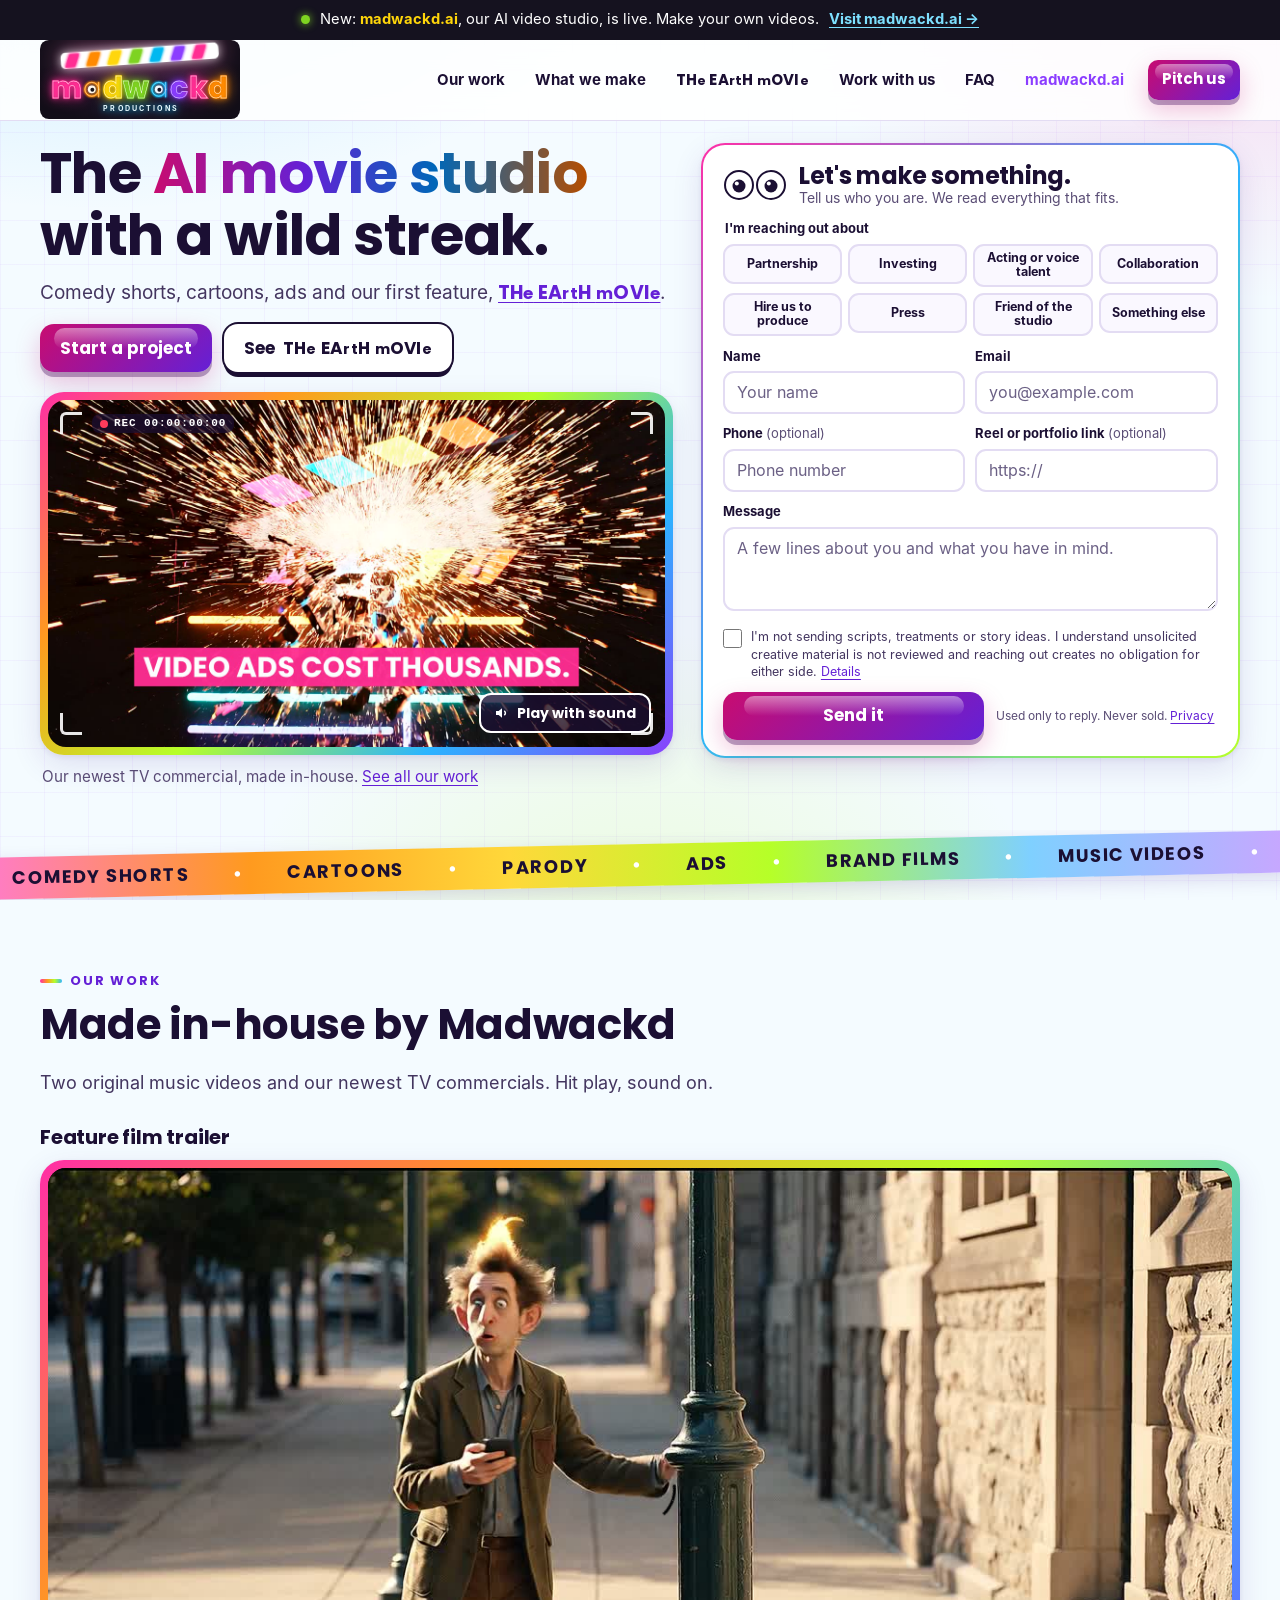
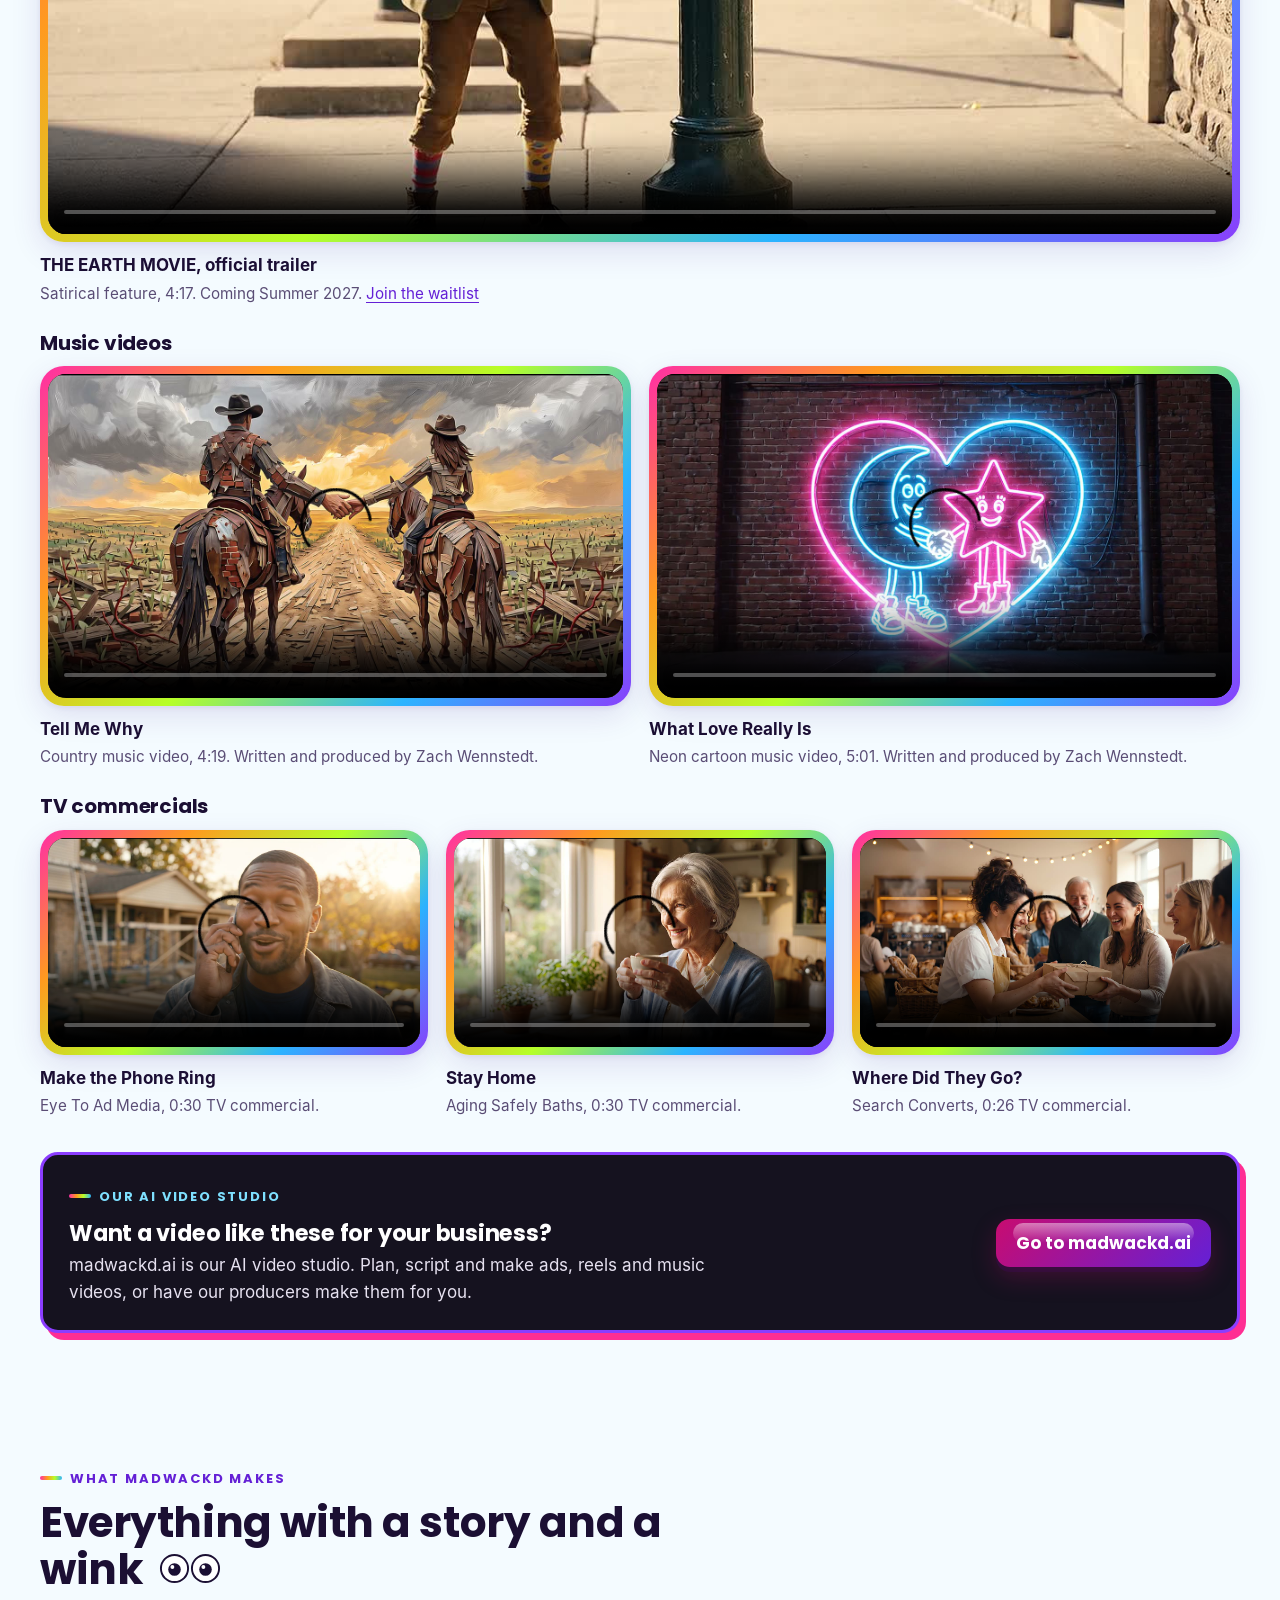
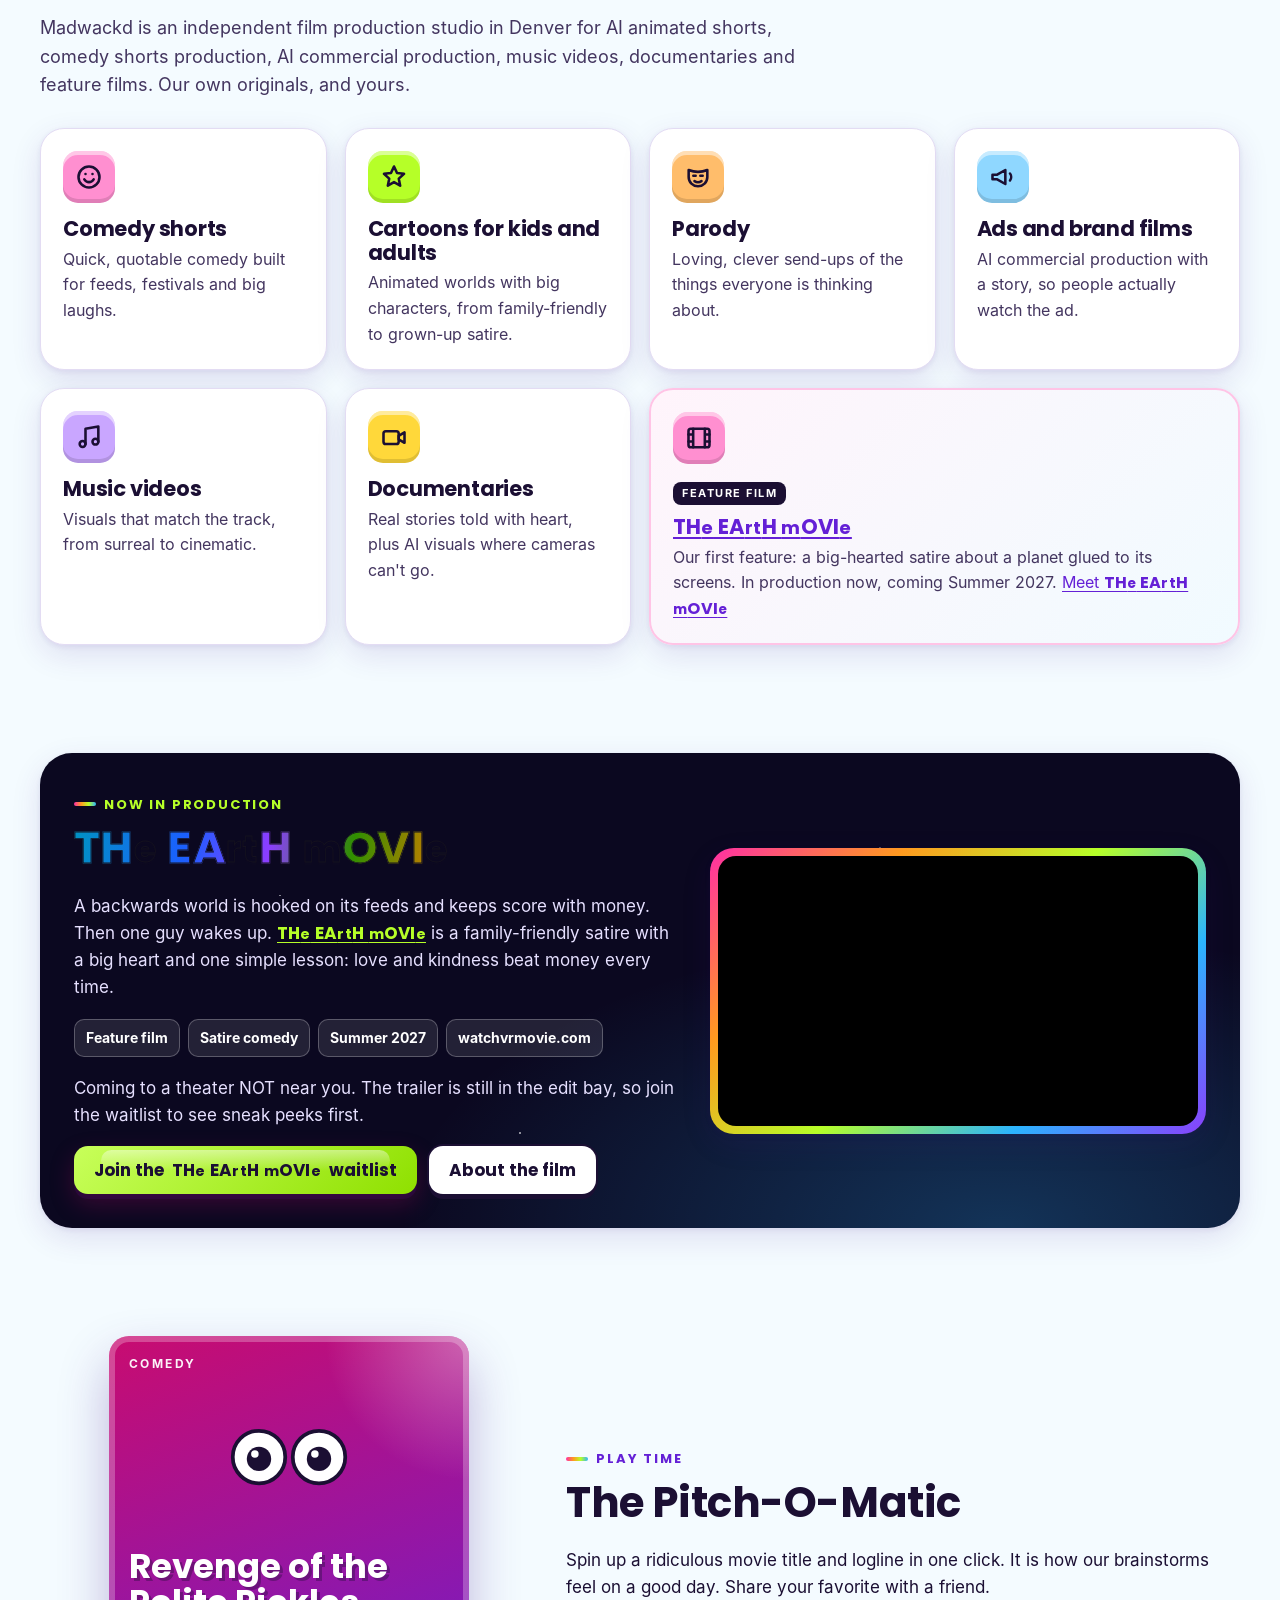
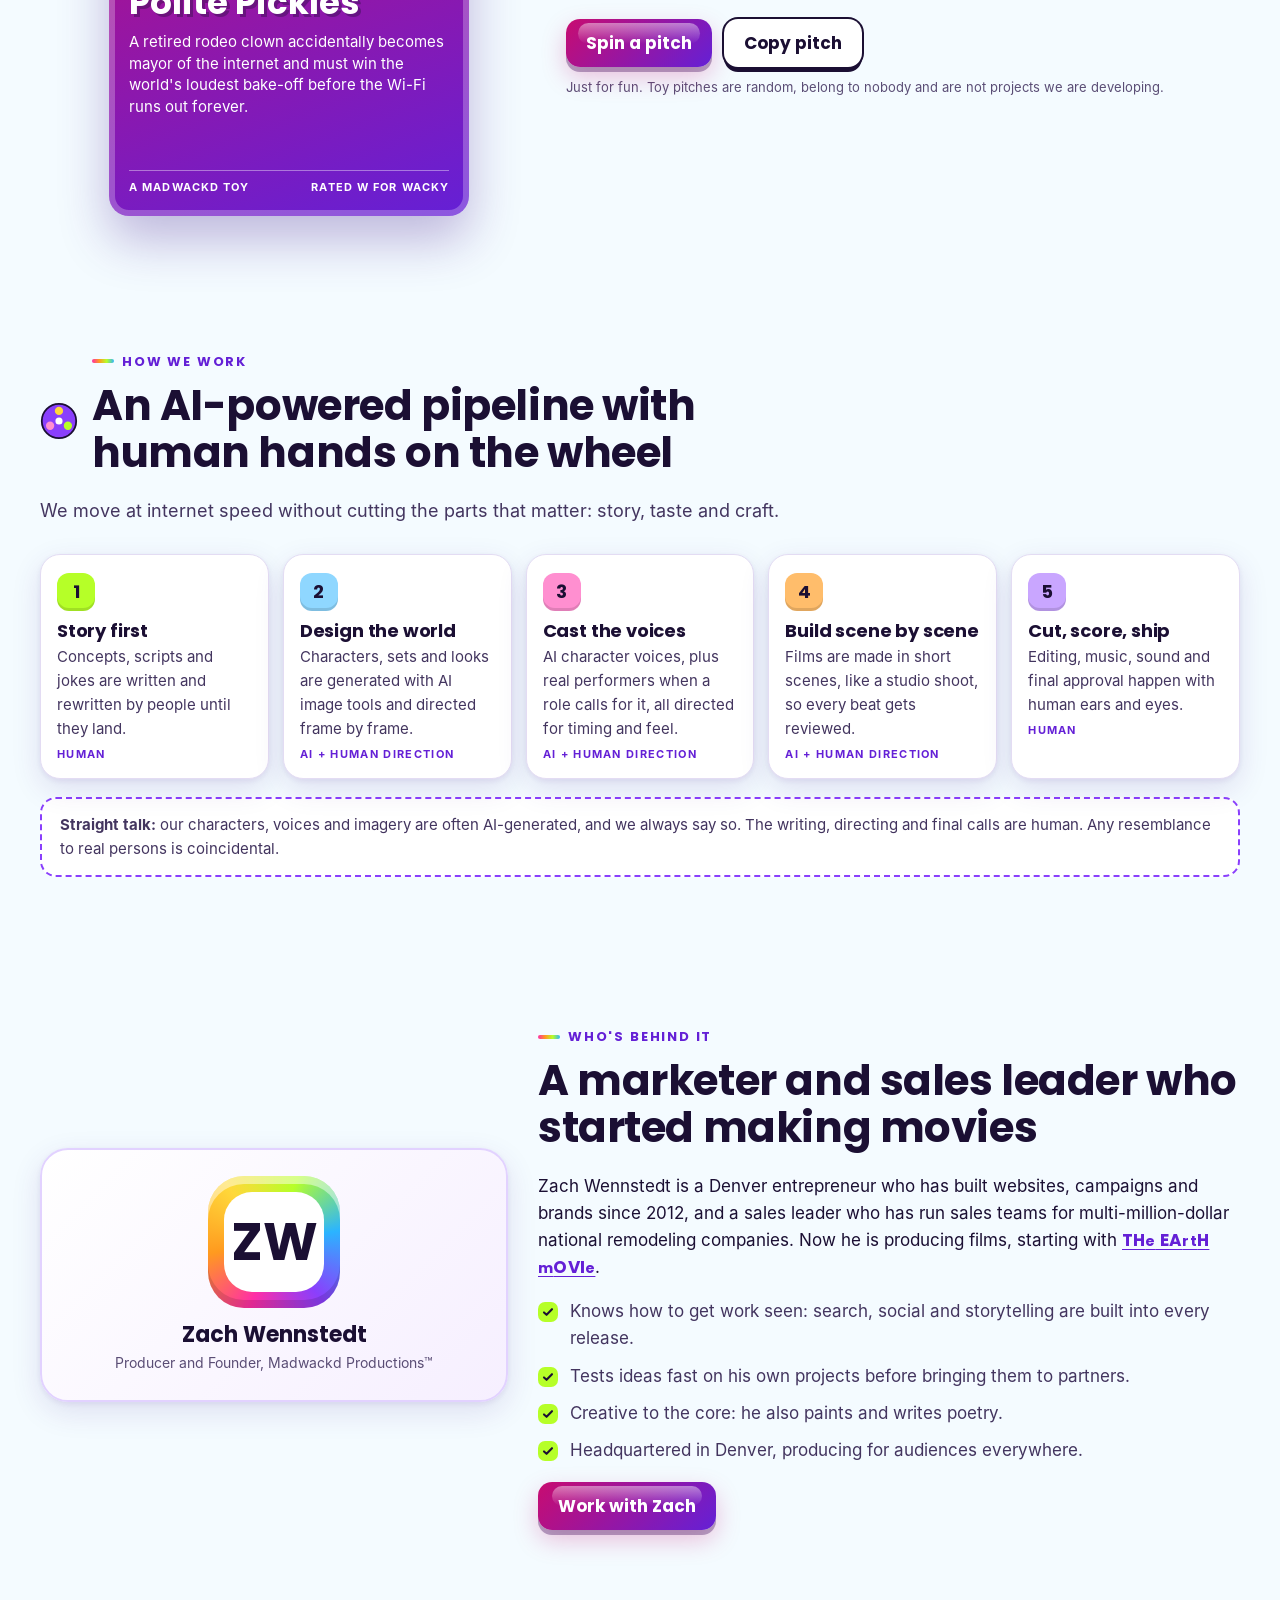
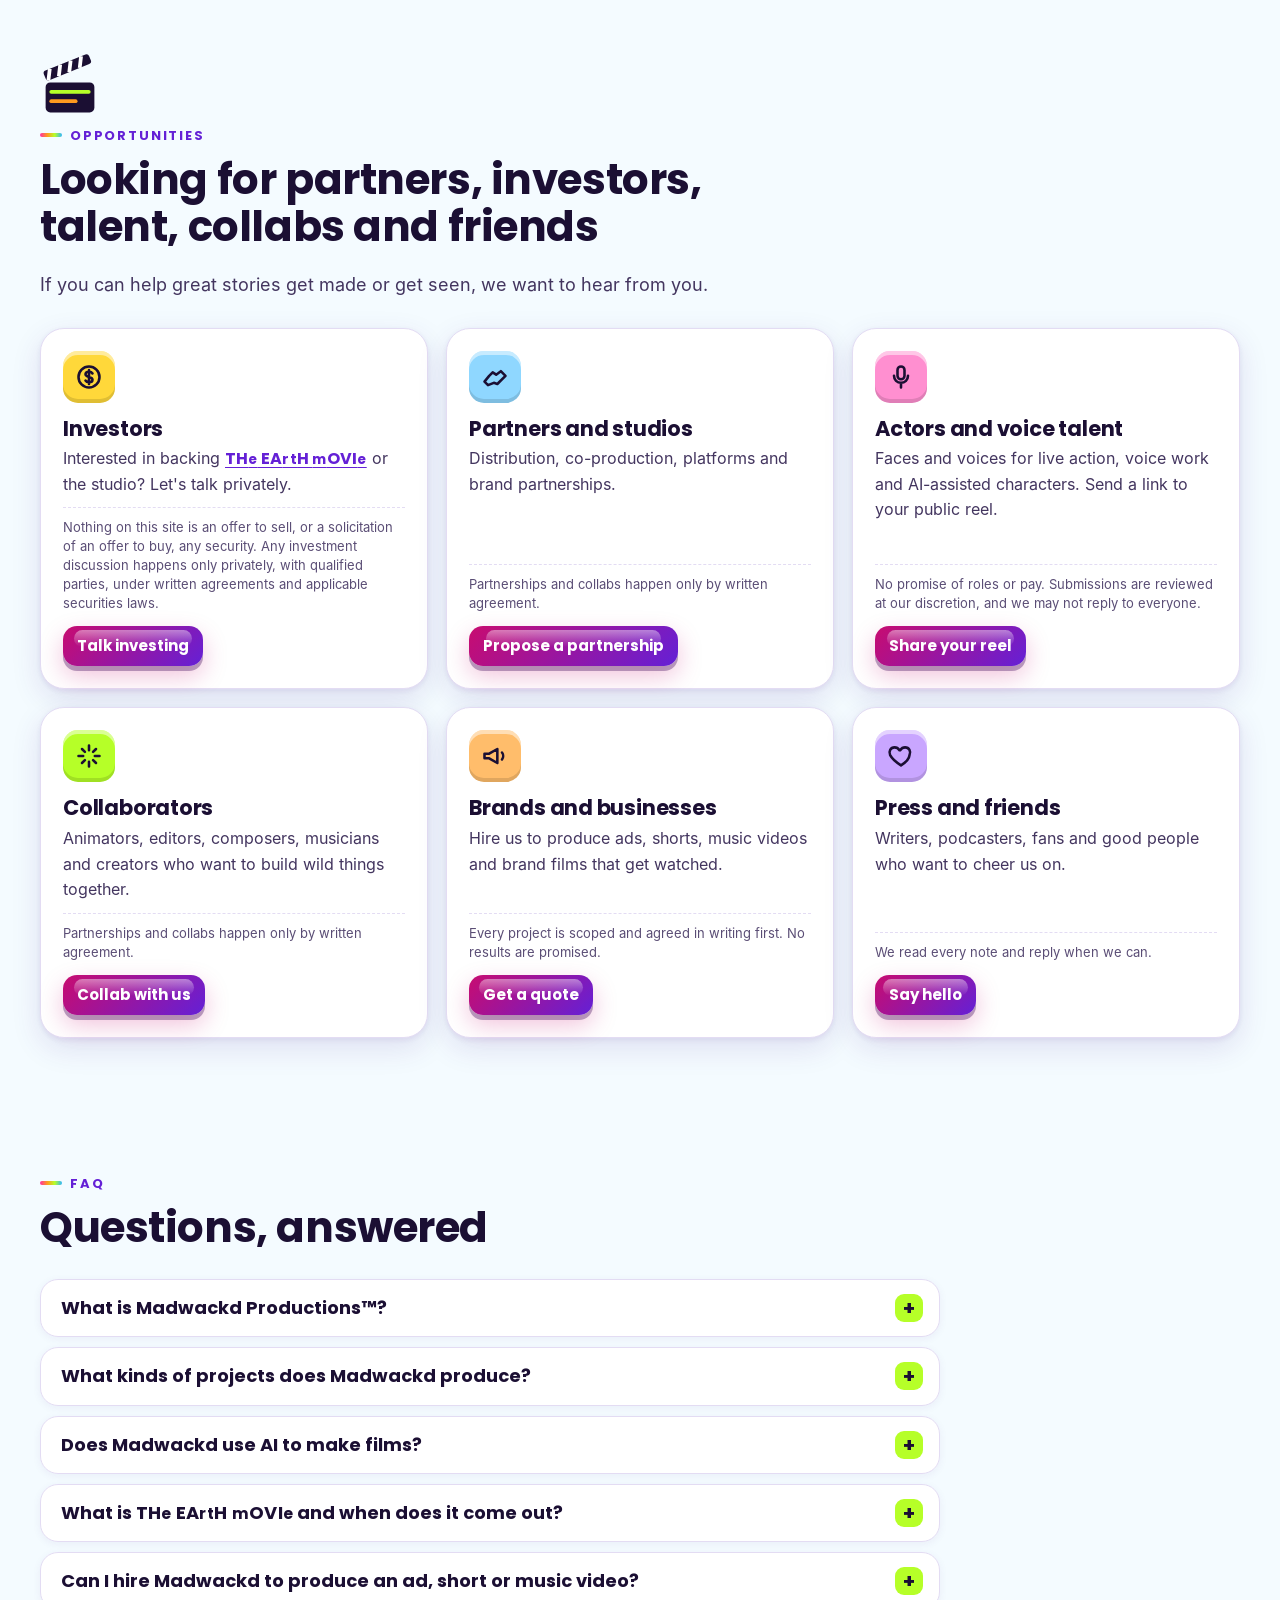
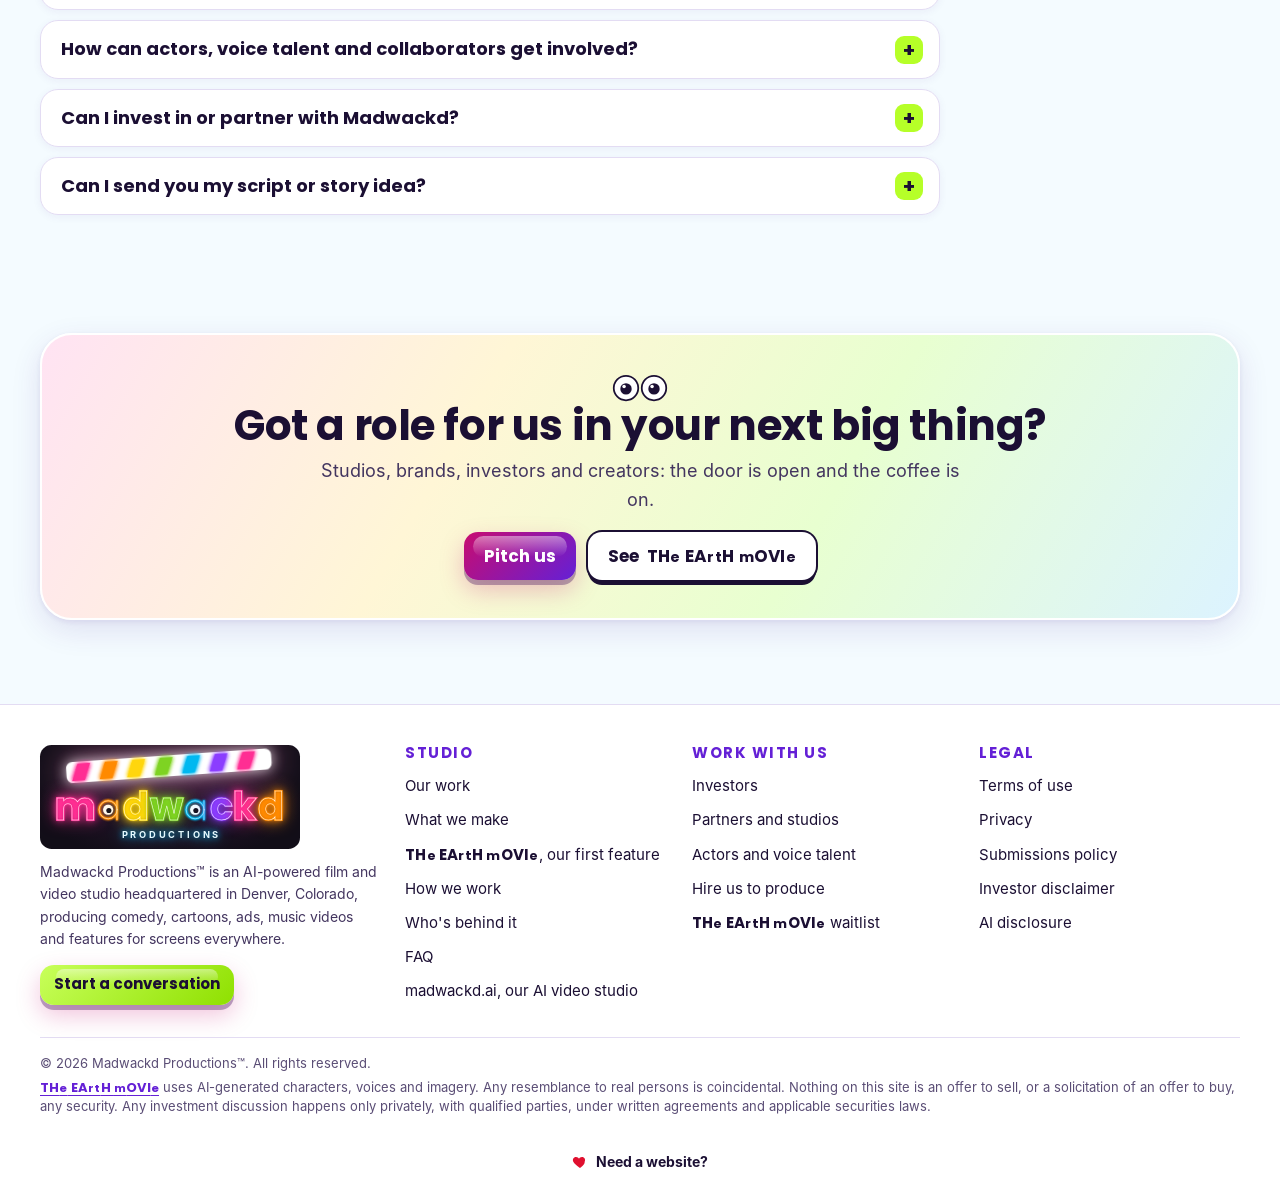
==== commit 7daab4f8: "Final EARTH trailer (v5c, 4:17) web encode Co-Authored-By: Claude Opus 5.5 <noreply@anthropic.com>" ====
--- a/index.html
+++ b/index.html
@@ -109,7 +109,7 @@
 <div class="sec-head"><span class="kicker">Our work</span><h2>Made in-house by Madwackd</h2><p>Two original music videos and our newest TV commercials. Hit play, sound on.</p></div>
 <h3 class="work-h">Feature film trailer</h3>
 <div class="grid work-grid" style="grid-template-columns:1fr;max-width:960px">
-<figure class="work-card"><div class="screen"><div class="screen-in"><video controls playsinline preload="none" poster="/assets/media/earth-trailer-poster.jpg" width="1280" height="720" aria-label="THE EARTH MOVIE official trailer, about 4 minutes"><source src="/assets/media/earth-trailer-720.mp4" type="video/mp4"></video></div></div><figcaption><b>THE EARTH MOVIE, official trailer</b><span>Satirical feature, 4:04. Coming Summer 2027. <a href="https://www.theearthmovie.com/#join">Join the waitlist</a></span></figcaption></figure>
+<figure class="work-card"><div class="screen"><div class="screen-in"><video controls playsinline preload="none" poster="/assets/media/earth-trailer-poster.jpg" width="1280" height="720" aria-label="THE EARTH MOVIE official trailer, about 4 minutes"><source src="/assets/media/earth-trailer-720.mp4" type="video/mp4"></video></div></div><figcaption><b>THE EARTH MOVIE, official trailer</b><span>Satirical feature, 4:17. Coming Summer 2027. <a href="https://www.theearthmovie.com/#join">Join the waitlist</a></span></figcaption></figure>
 </div>
 <h3 class="work-h">Music videos</h3>
 <div class="grid g2 work-grid">
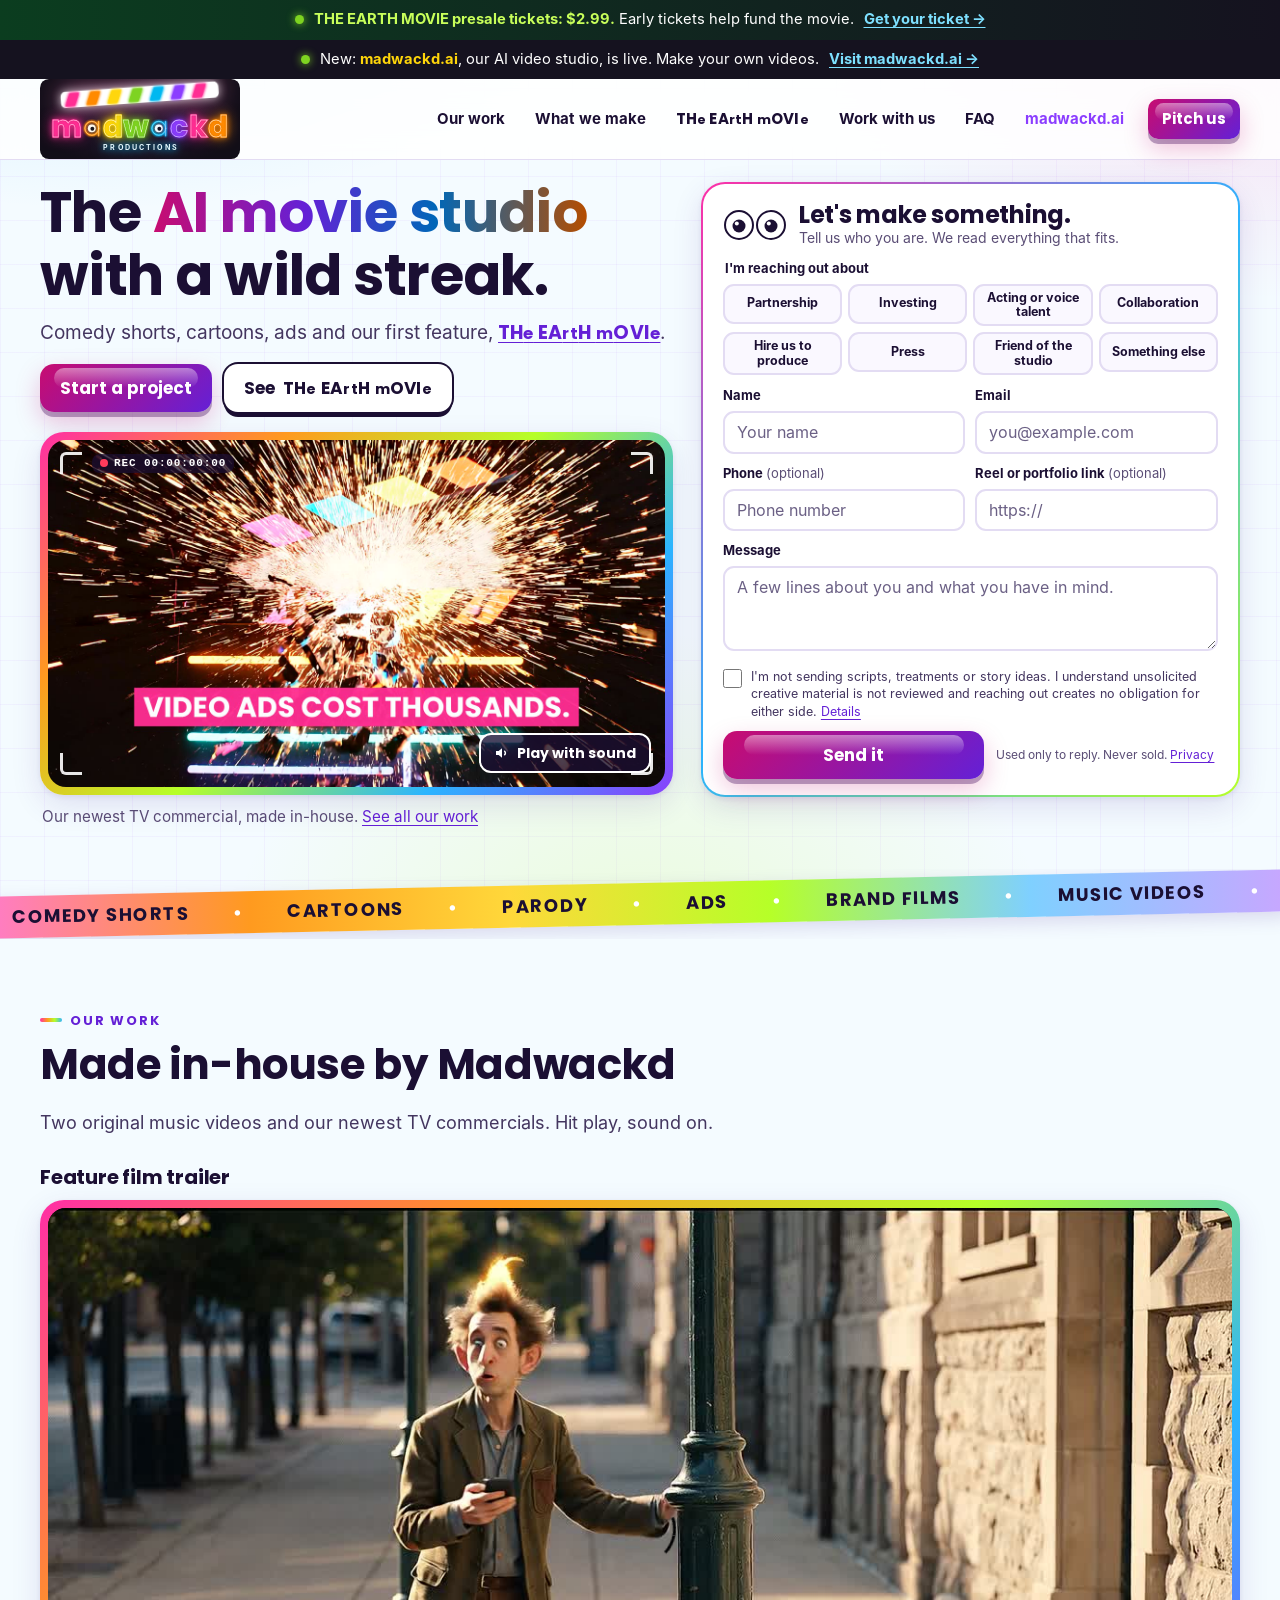
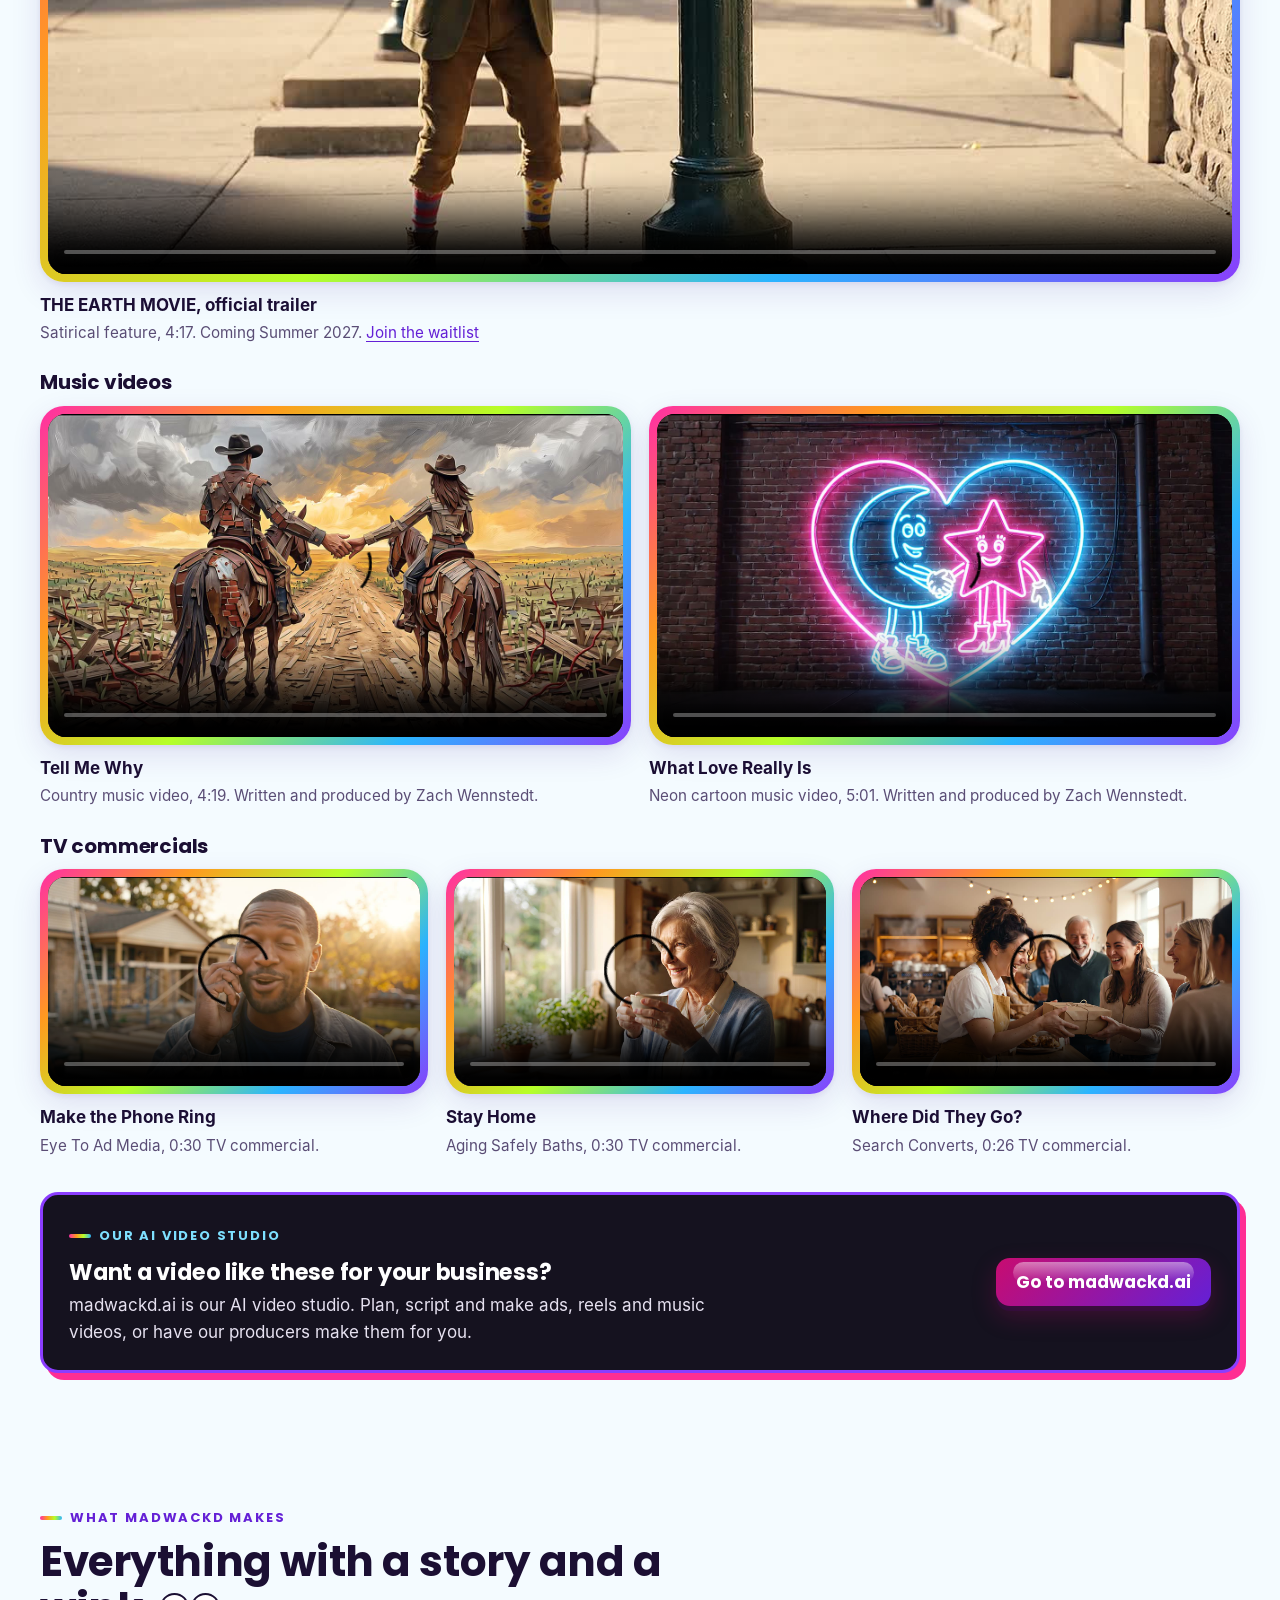
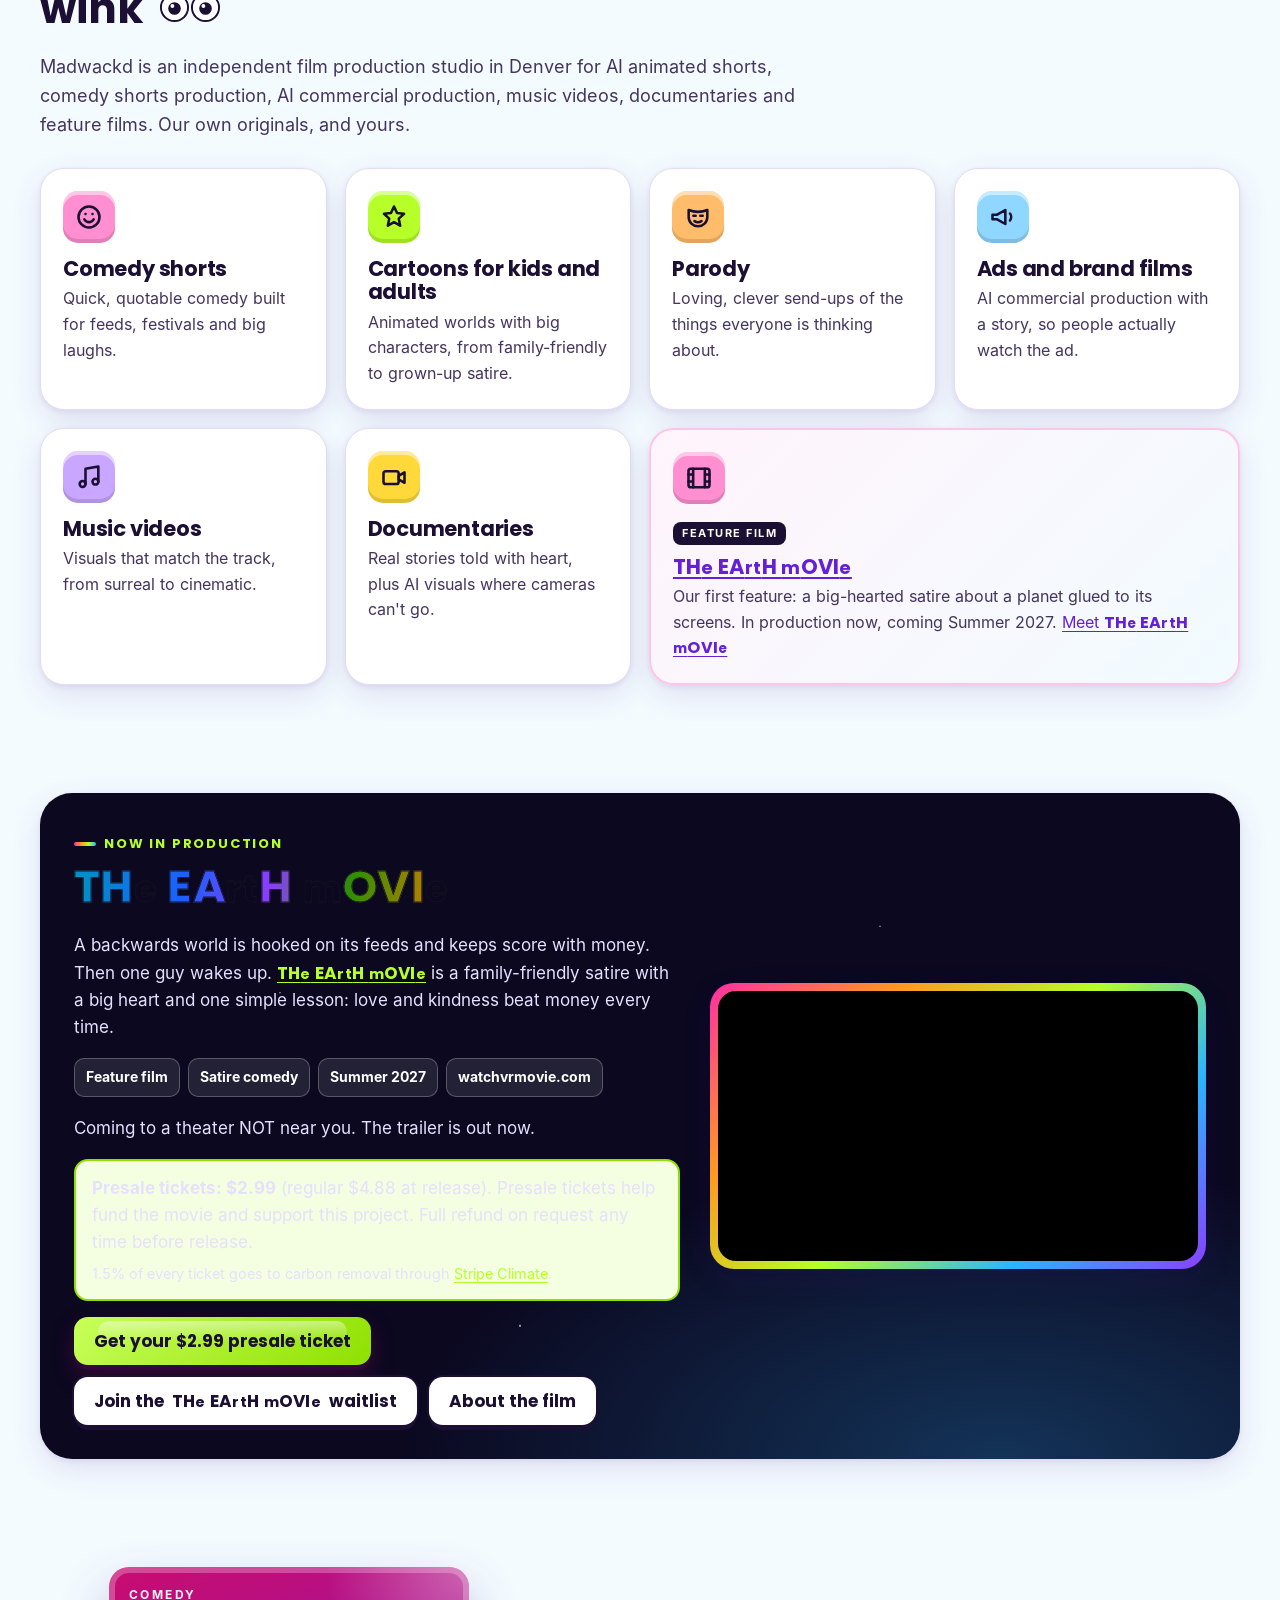
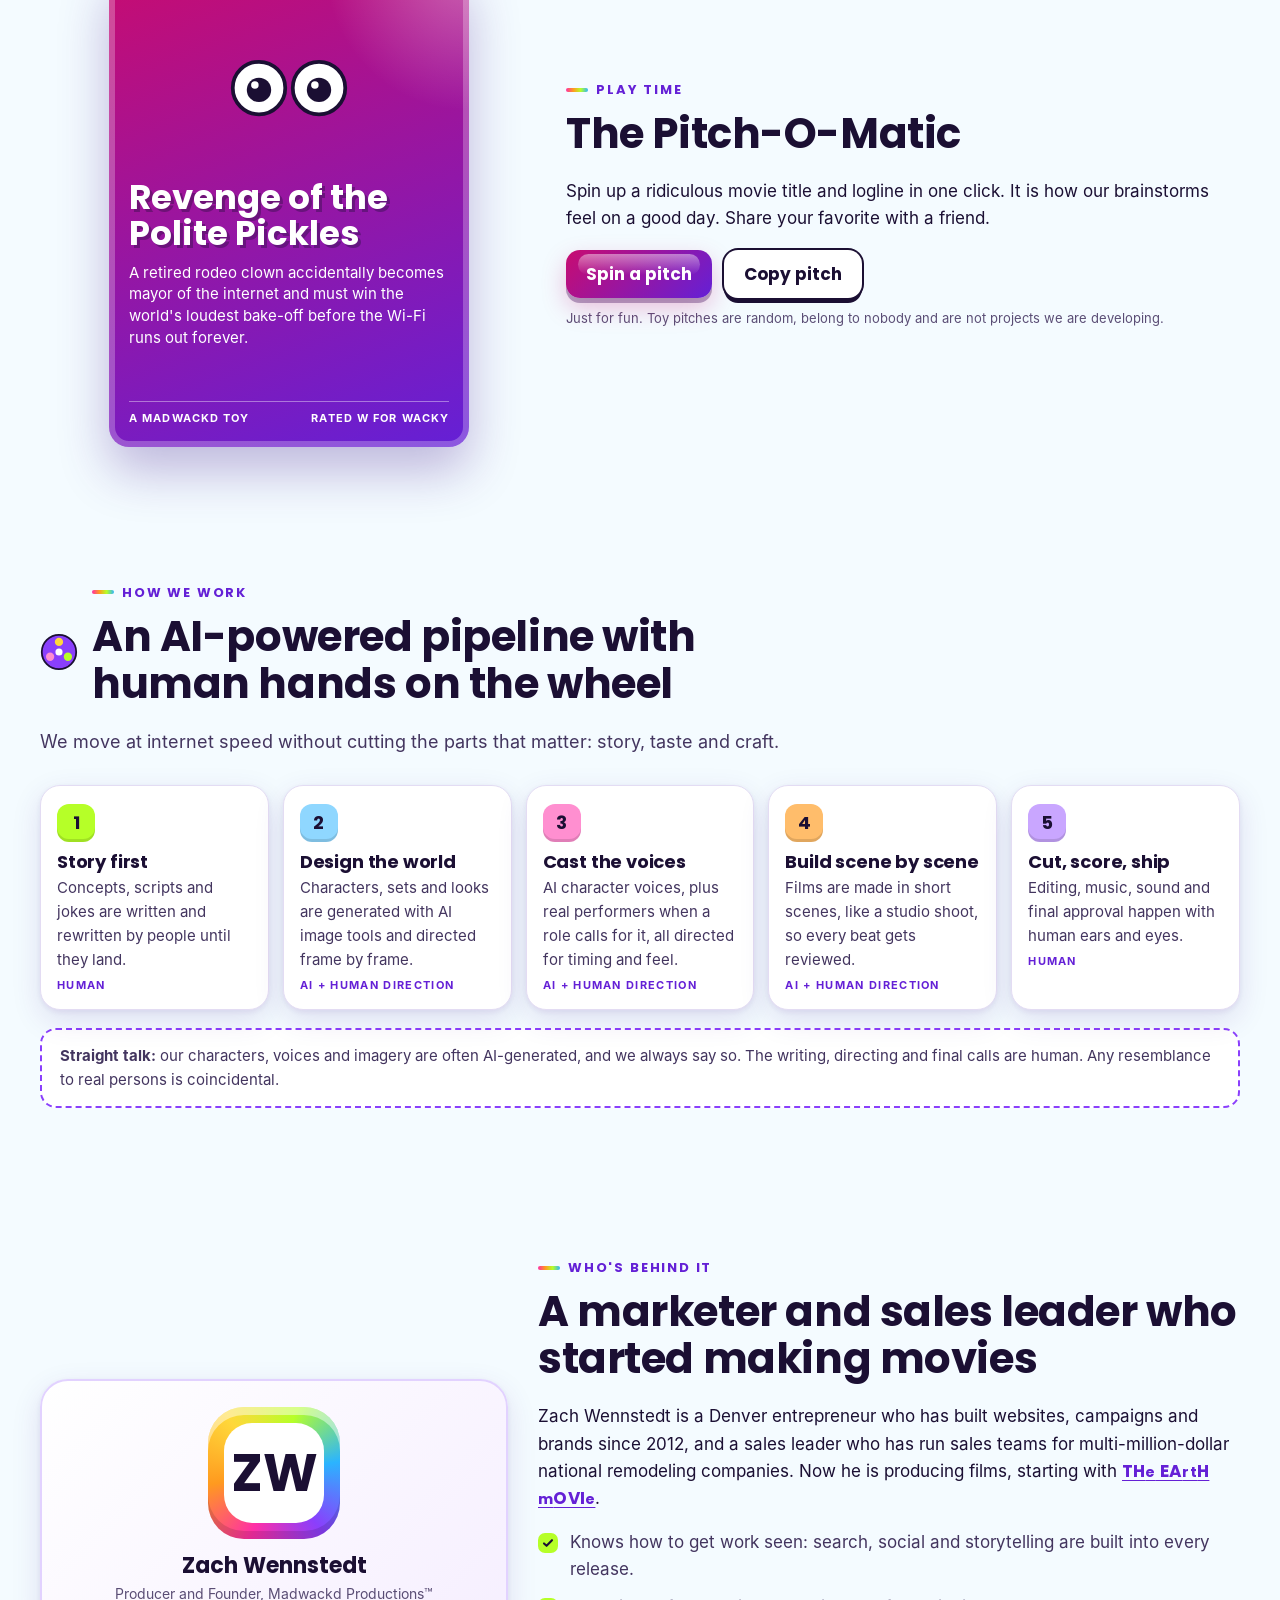
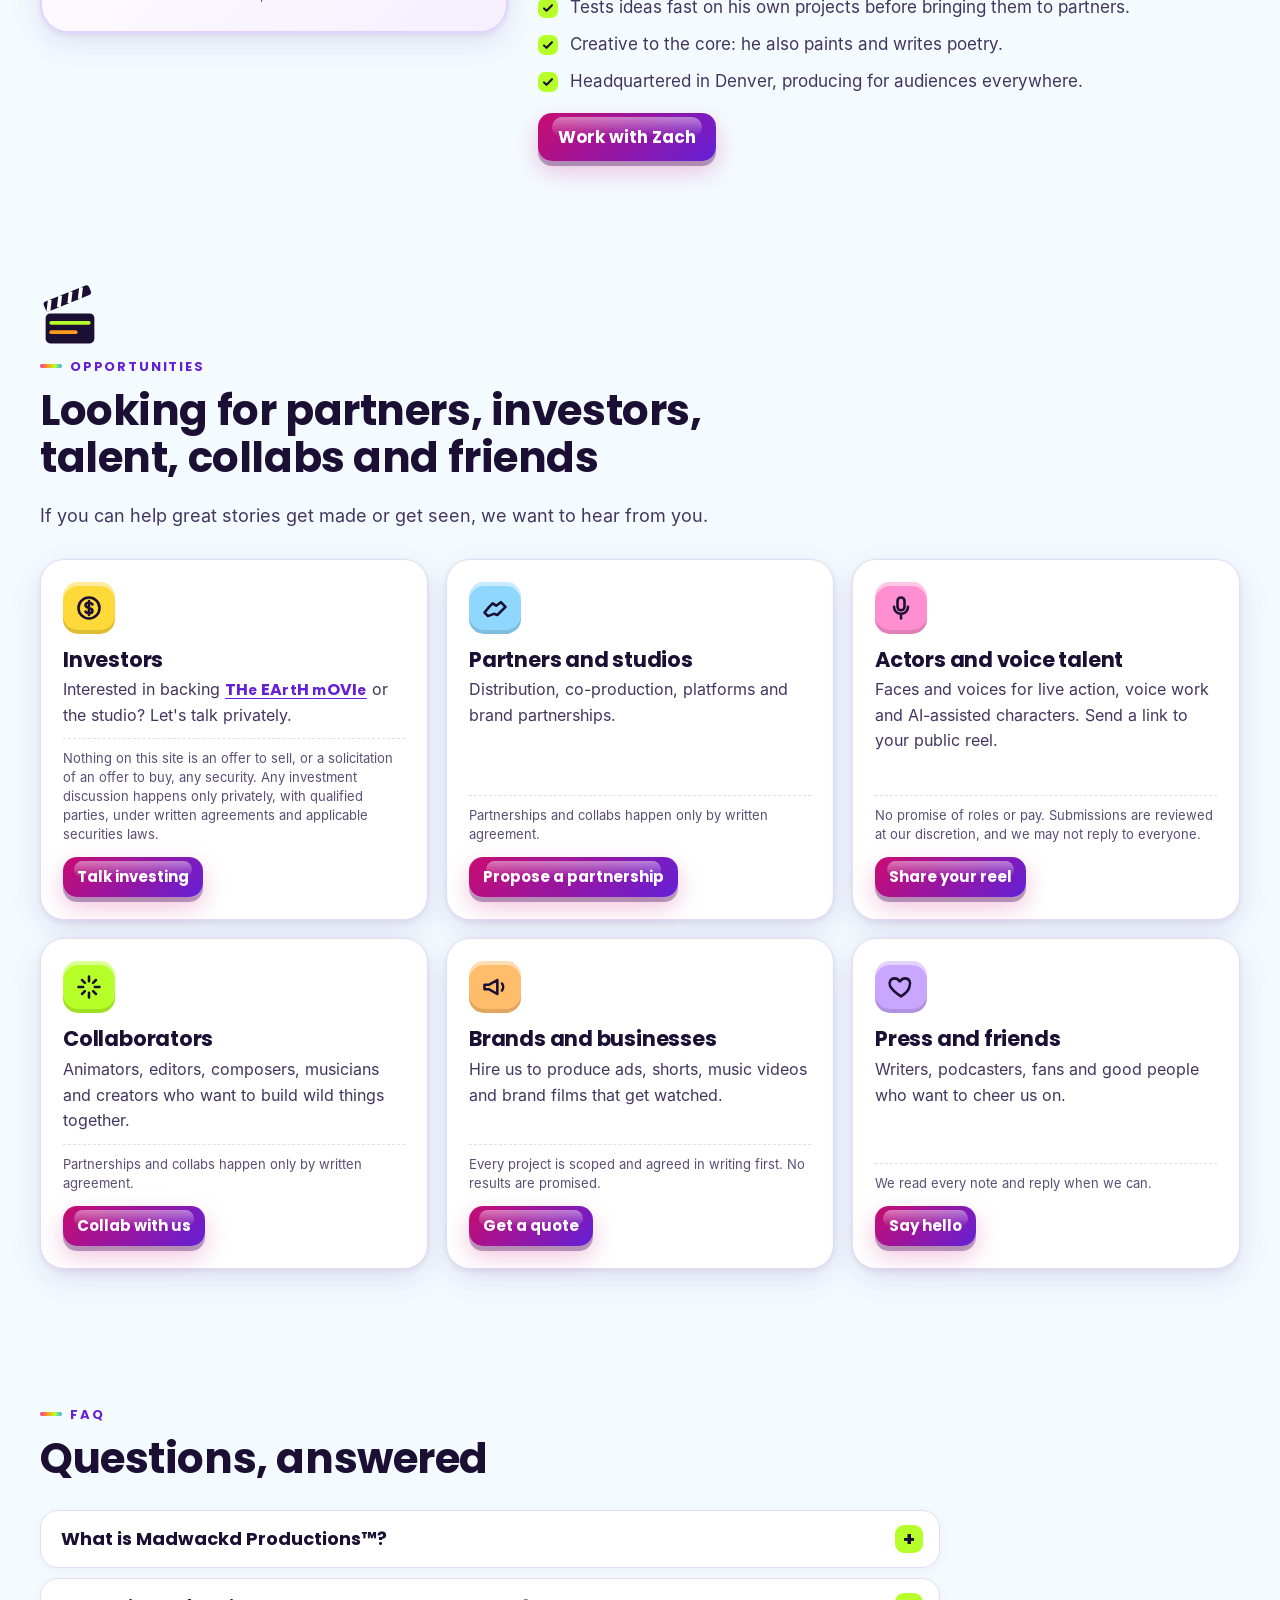
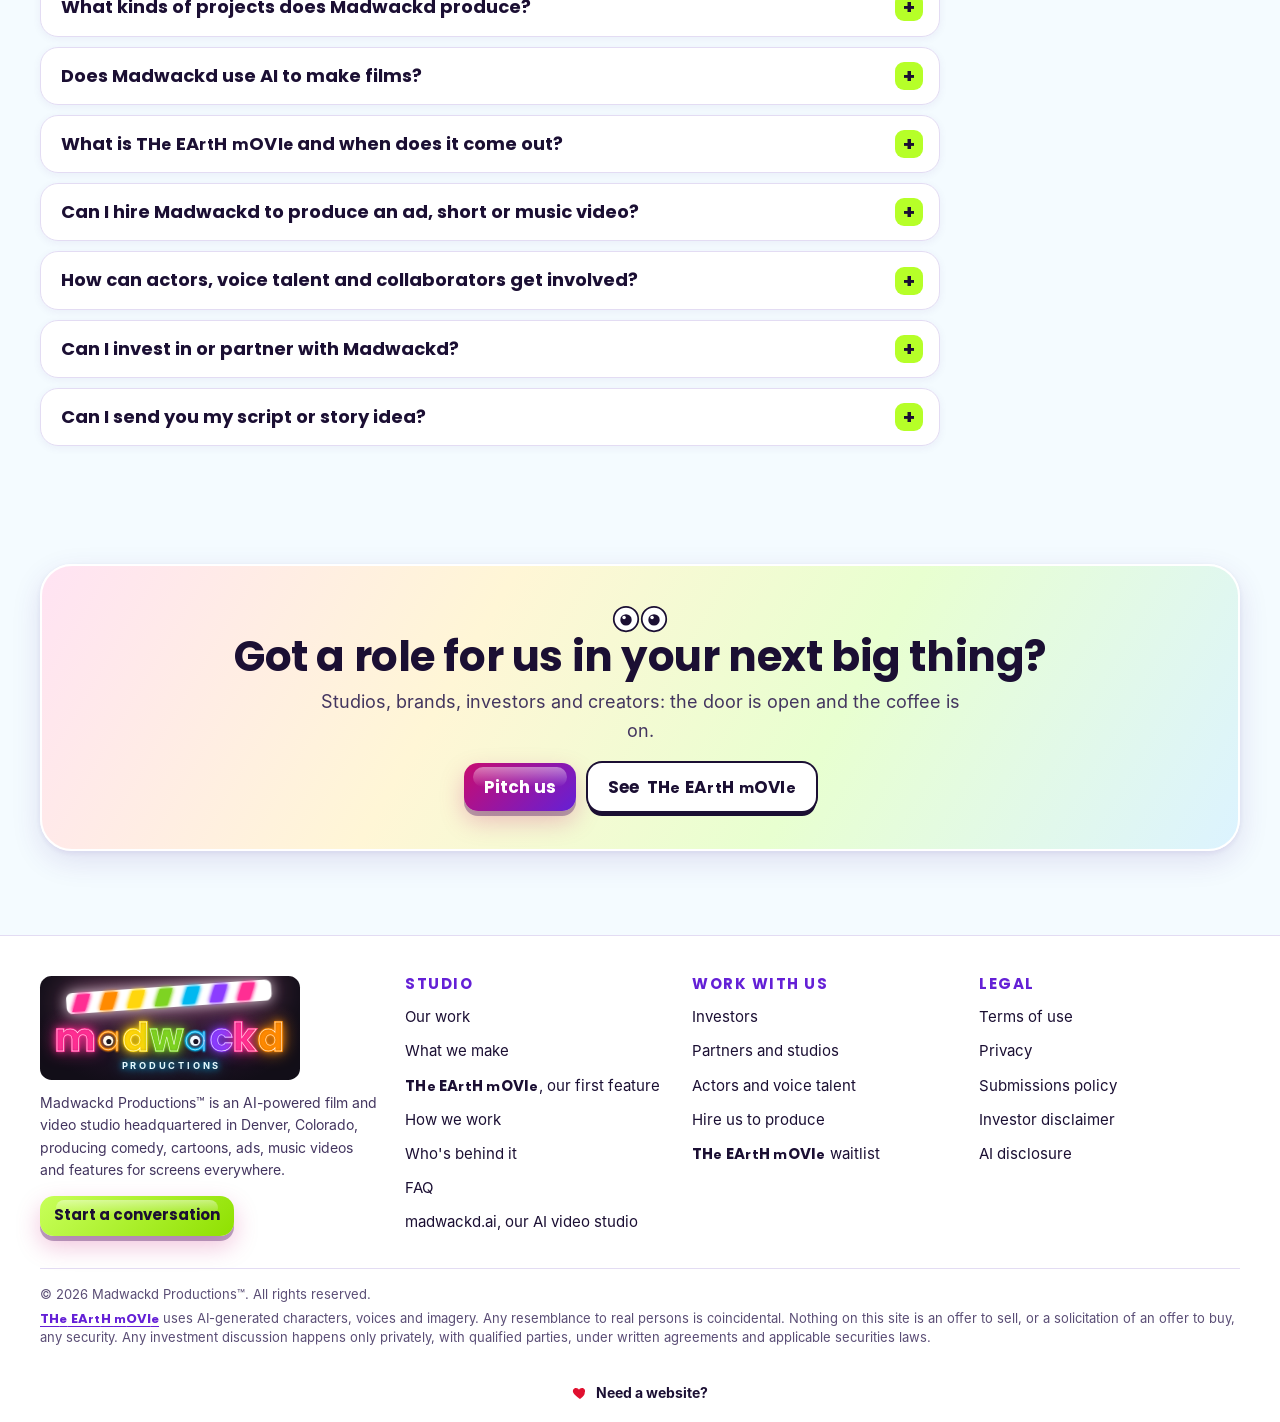
==== commit 6260bf41: "EARTH presale ticket bar and blocks linking to theearthmovie.com/#tickets Co-Authored-By: Claude Opu" ====
--- a/index.html
+++ b/index.html
@@ -16,7 +16,7 @@
 <link rel="manifest" href="/site.webmanifest">
 <link rel="preload" href="/assets/fonts/poppins-700.woff" as="font" type="font/woff" crossorigin>
 <link rel="preload" href="/assets/media/commercial-poster.jpg" as="image">
-<link rel="stylesheet" href="/assets/site.css">
+<link rel="stylesheet" href="/assets/site.css?v=20261109p">
 <link rel="stylesheet" href="/assets/earth-name.css?v=20261108a">
 <meta property="og:type" content="website">
 <meta property="og:site_name" content="Madwackd Productions">
@@ -37,6 +37,7 @@
 </head>
 <body>
 <a class="skip" href="#main">Skip to content</a>
+<div class="ai-bar tk-bar"><div class="wrap"><span class="ai-dot" aria-hidden="true"></span><span><b>THE EARTH MOVIE presale tickets: $2.99.</b><span class="ai-more"> Early tickets help fund the movie.</span></span><a href="https://www.theearthmovie.com/#tickets" rel="noopener">Get your ticket &rarr;</a></div></div>
 <div class="ai-bar"><div class="wrap"><span class="ai-dot" aria-hidden="true"></span><span>New: <b>madwackd.ai</b>, our AI video studio, is live.<span class="ai-more"> Make your own videos.</span></span><a href="https://www.madwackd.ai/" rel="noopener">Visit madwackd.ai &rarr;</a></div></div>
 <header class="top">
 <div class="wrap">
@@ -142,8 +143,9 @@
 <h2><span class="tem-sr">The Earth Movie</span><span class="tem-mark md" aria-hidden="true">TH<i>e</i> EA<i>rt</i>H <i>m</i>OVI<i>e</i></span></h2>
 <p>A backwards world is hooked on its feeds and keeps score with money. Then one guy wakes up. <a href="https://www.theearthmovie.com/" rel="noopener"><span class="tem-sr">The Earth Movie</span><span class="tem-inline" aria-hidden="true">TH<i>e</i> EA<i>rt</i>H <i>m</i>OVI<i>e</i></span></a> is a family-friendly satire with a big heart and one simple lesson: love and kindness beat money every time.</p>
 <ul class="facts"><li>Feature film</li><li>Satire comedy</li><li>Summer 2027</li><li>watchvrmovie.com</li></ul>
-<p>Coming to a theater NOT near you. The trailer is still in the edit bay, so join the waitlist to see sneak peeks first.</p>
-<div class="hero-cta"><a class="btn lime" href="https://www.theearthmovie.com/" rel="noopener" target="_blank">Join the <span class="tem-sr">The Earth Movie</span><span class="tem-inline" aria-hidden="true">TH<i>e</i> EA<i>rt</i>H <i>m</i>OVI<i>e</i></span> waitlist</a><a class="btn ghost" href="/earth/">About the film</a></div>
+<p>Coming to a theater NOT near you. The trailer is out now.</p>
+<div class="tk-block"><p><strong>Presale tickets: $2.99</strong> (regular $4.88 at release). Presale tickets help fund the movie and support this project. Full refund on request any time before release.</p><p class="tk-climate">1.5% of every ticket goes to carbon removal through <a href="https://stripe.com/climate" rel="noopener">Stripe Climate</a>.</p></div>
+<div class="hero-cta"><a class="btn lime" href="https://www.theearthmovie.com/#tickets" rel="noopener">Get your $2.99 presale ticket</a><a class="btn ghost" href="https://www.theearthmovie.com/" rel="noopener" target="_blank">Join the <span class="tem-sr">The Earth Movie</span><span class="tem-inline" aria-hidden="true">TH<i>e</i> EA<i>rt</i>H <i>m</i>OVI<i>e</i></span> waitlist</a><a class="btn ghost" href="/earth/">About the film</a></div>
 </div>
 <div class="screen"><div class="screen-in"><img src="/assets/img/earth-card.svg" alt="The Earth Movie title card: a cartoon planet with googly eyes above the word EARTH, coming Summer 2027" width="960" height="540" loading="lazy"></div></div>
 </div>
--- a/assets/site.css
+++ b/assets/site.css
@@ -396,3 +396,8 @@
 .nav a{white-space:nowrap}
 #work{scroll-margin-top:90px}
 @media (max-width:640px){.ai-bar{font-size:.8rem}.ai-bar .wrap{gap:2px 8px;padding-top:6px;padding-bottom:6px}.ai-more,.ai-dot{display:none}}
+.tk-bar{background:linear-gradient(90deg,#0b3d1f,#15121F)}
+.tk-bar b{color:#c8ff5a}
+.tk-block{background:#f3ffe0;border:2px solid #8fe000;border-radius:14px;padding:14px 16px;margin:0 0 16px}
+.tk-block p{margin:0 0 6px}
+.tk-block .tk-climate{font-size:.9rem;margin:0}
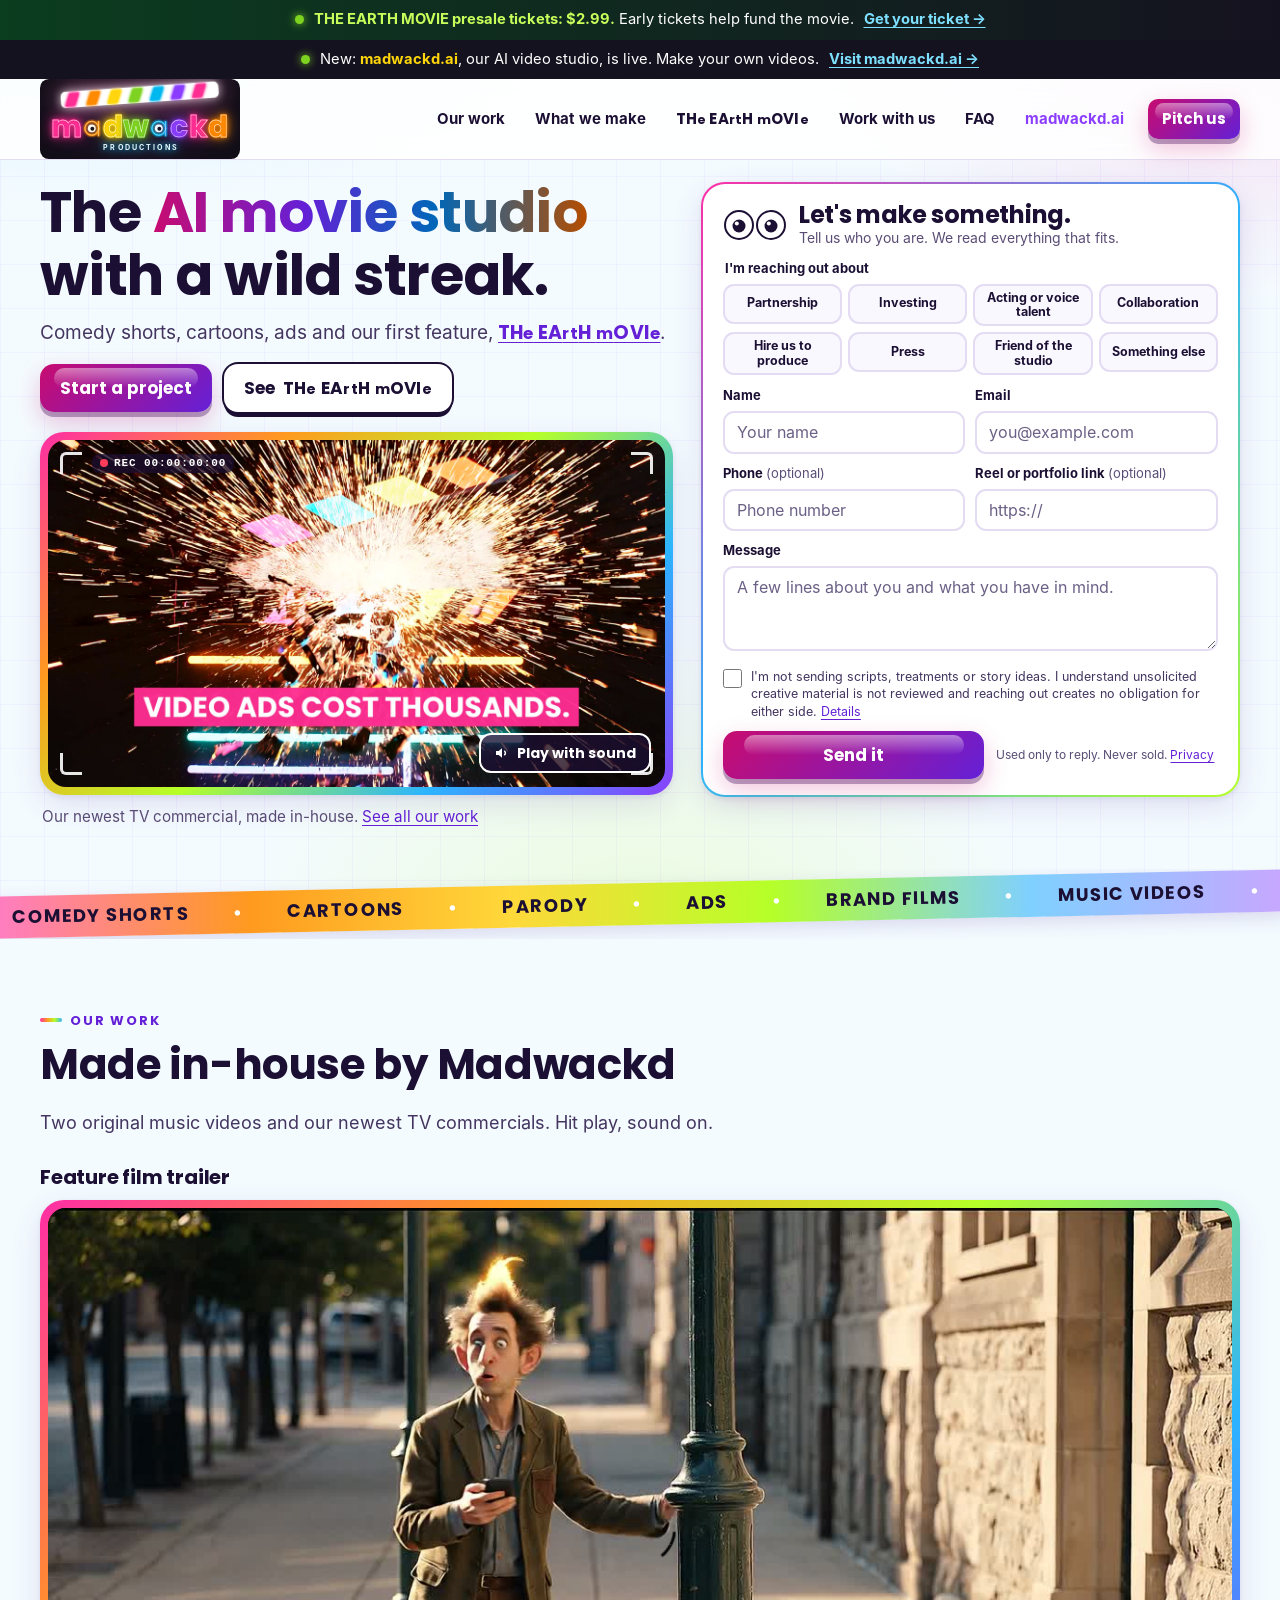
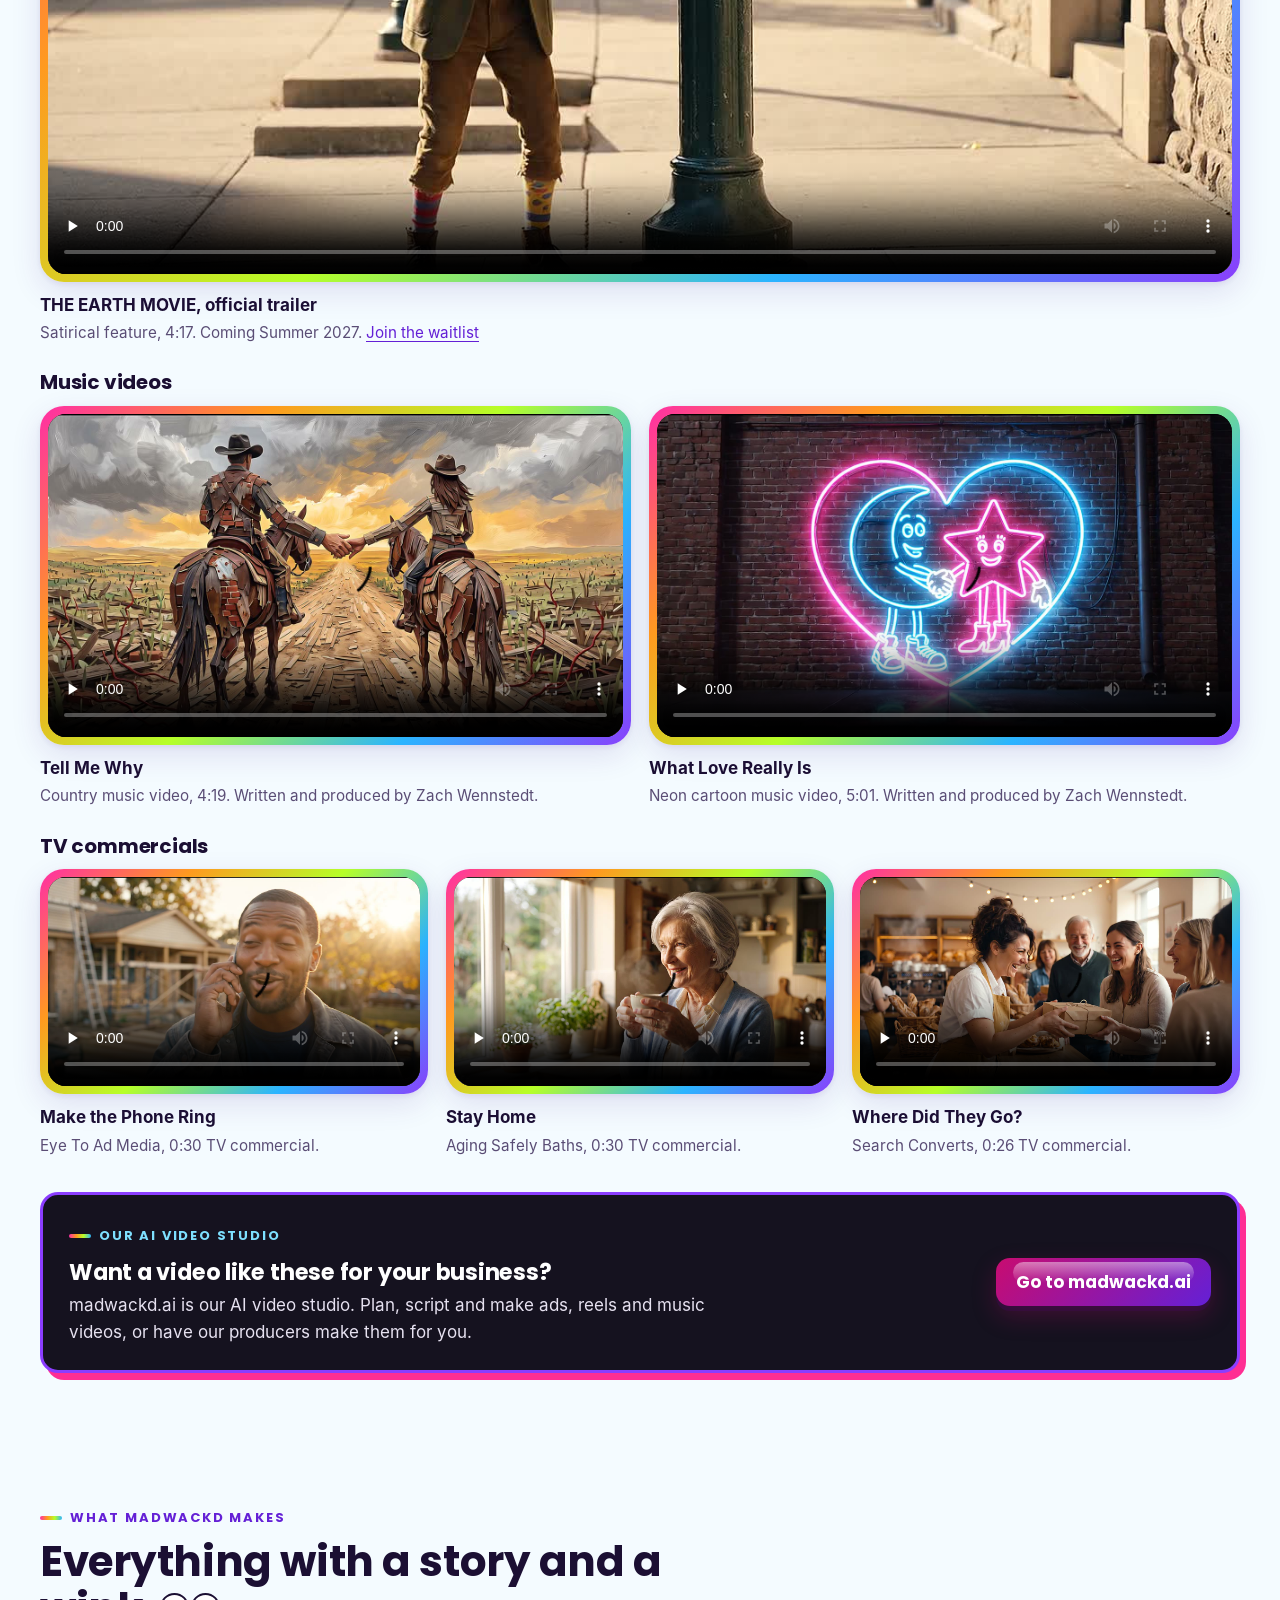
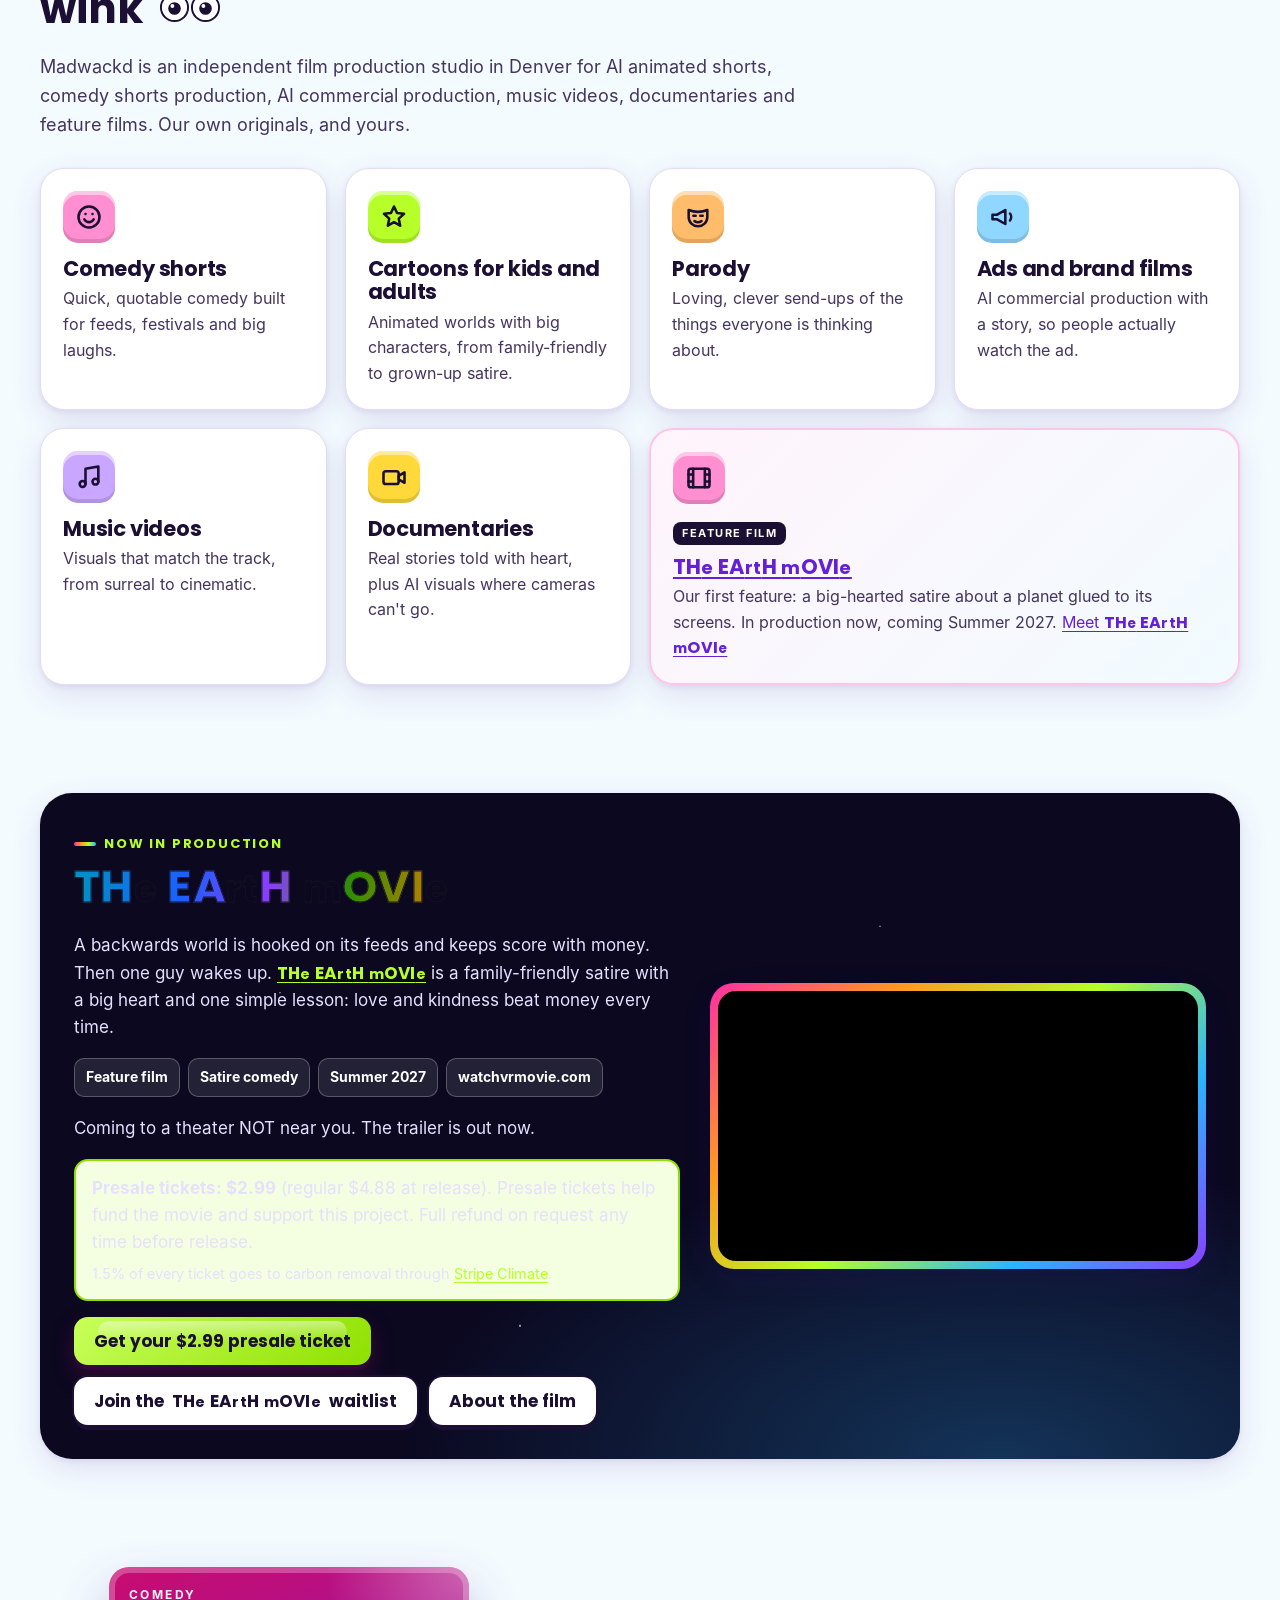
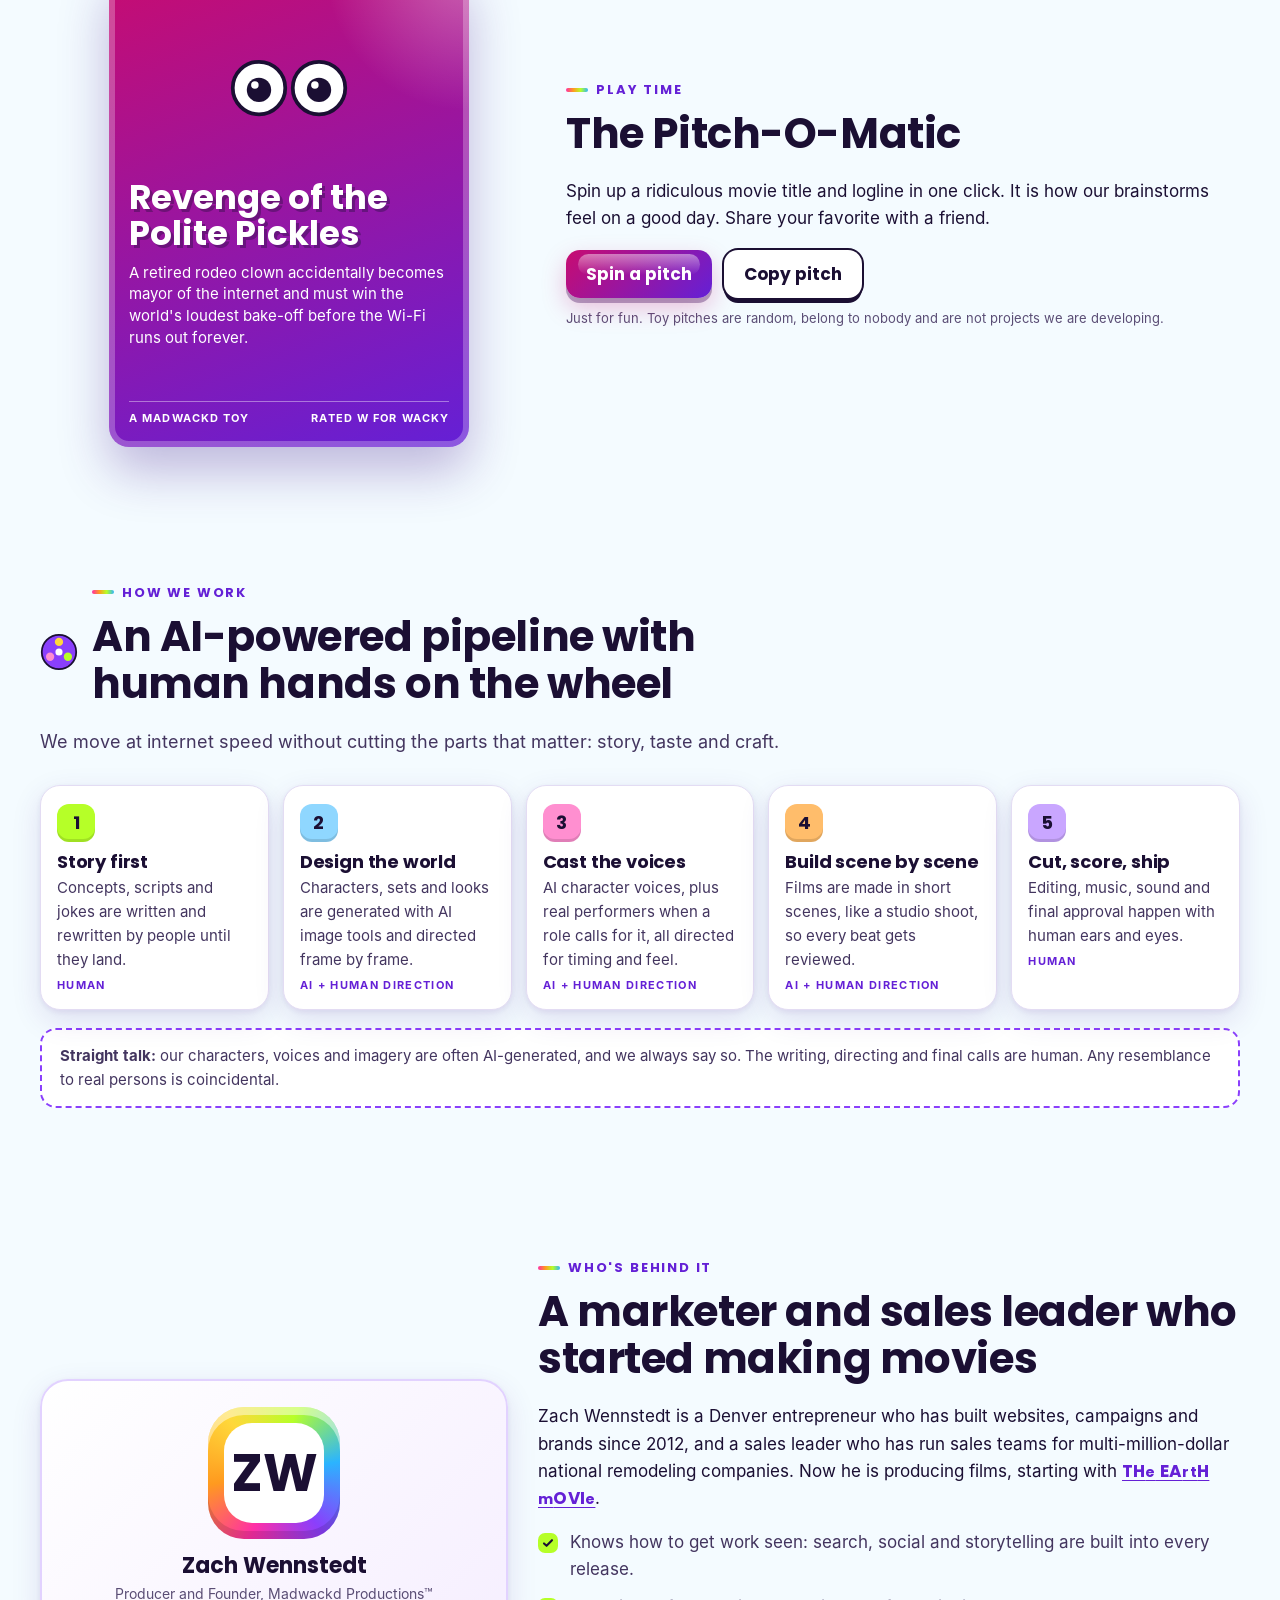
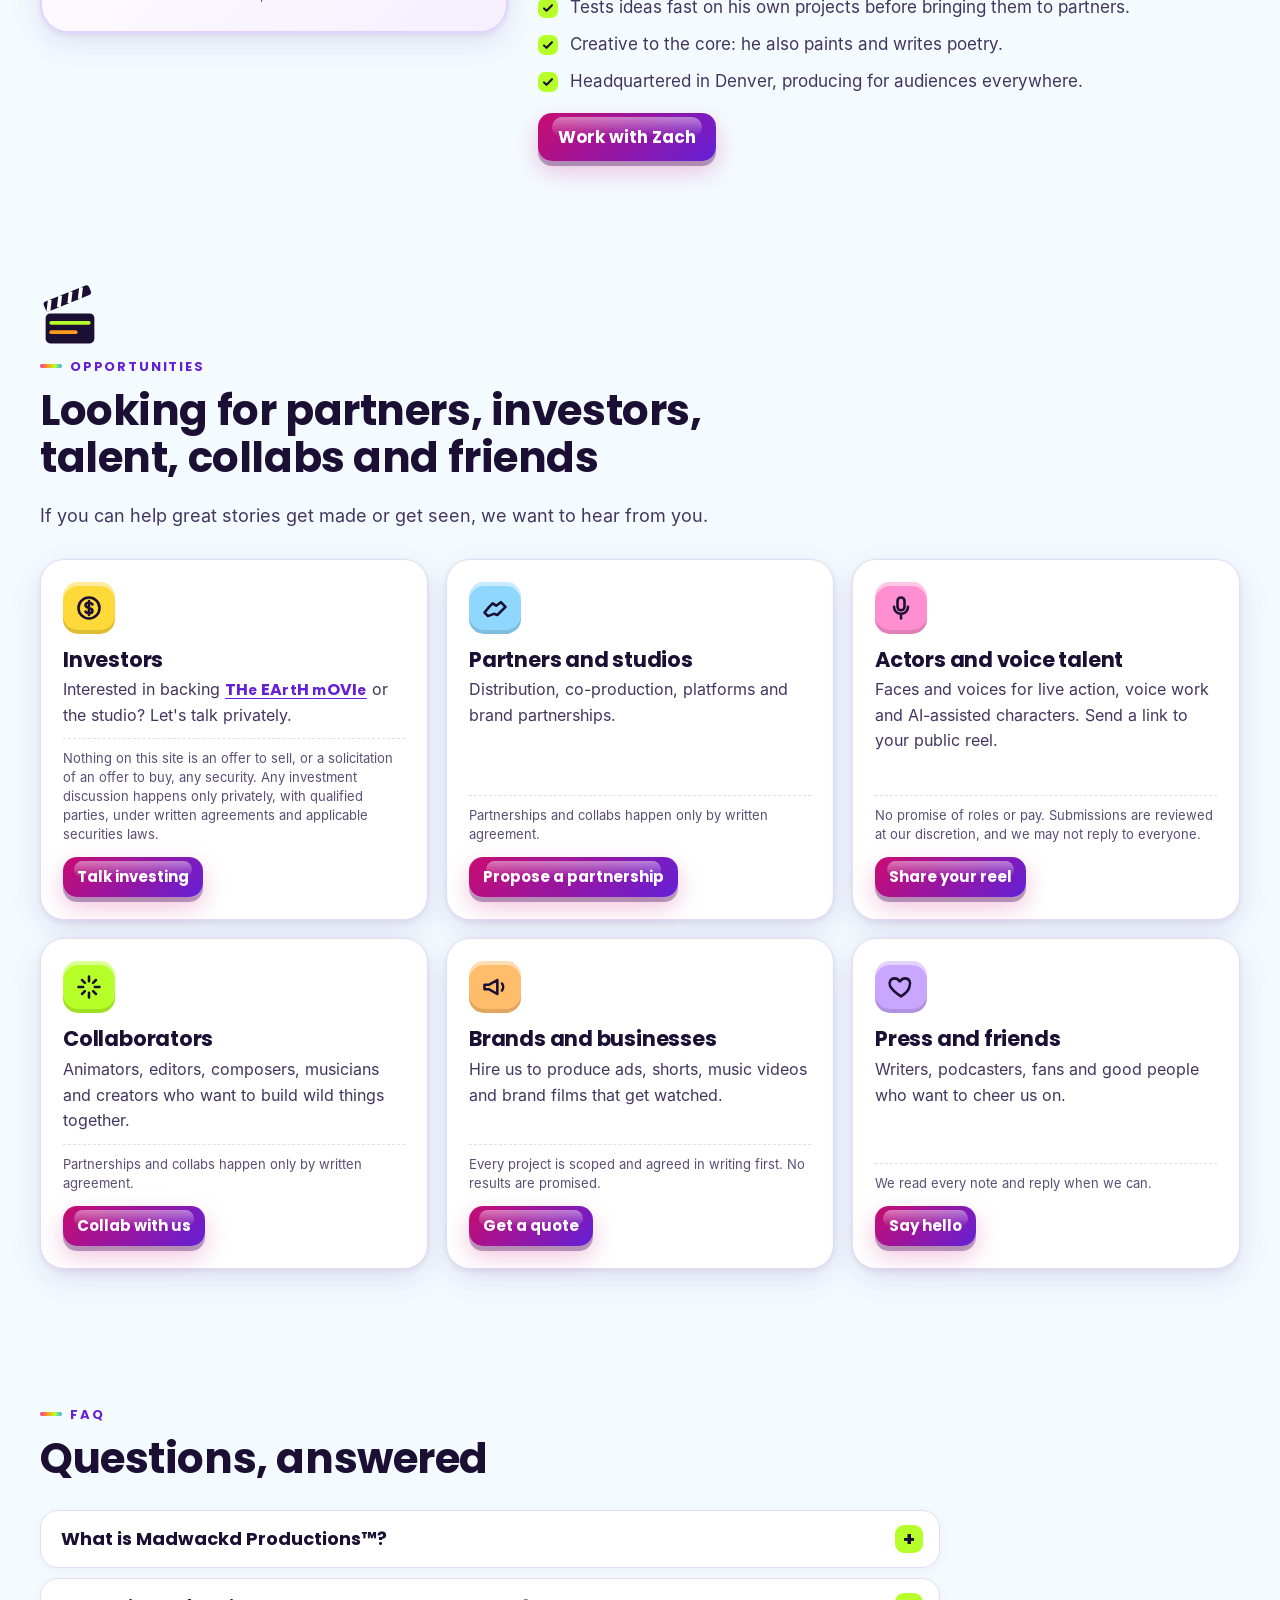
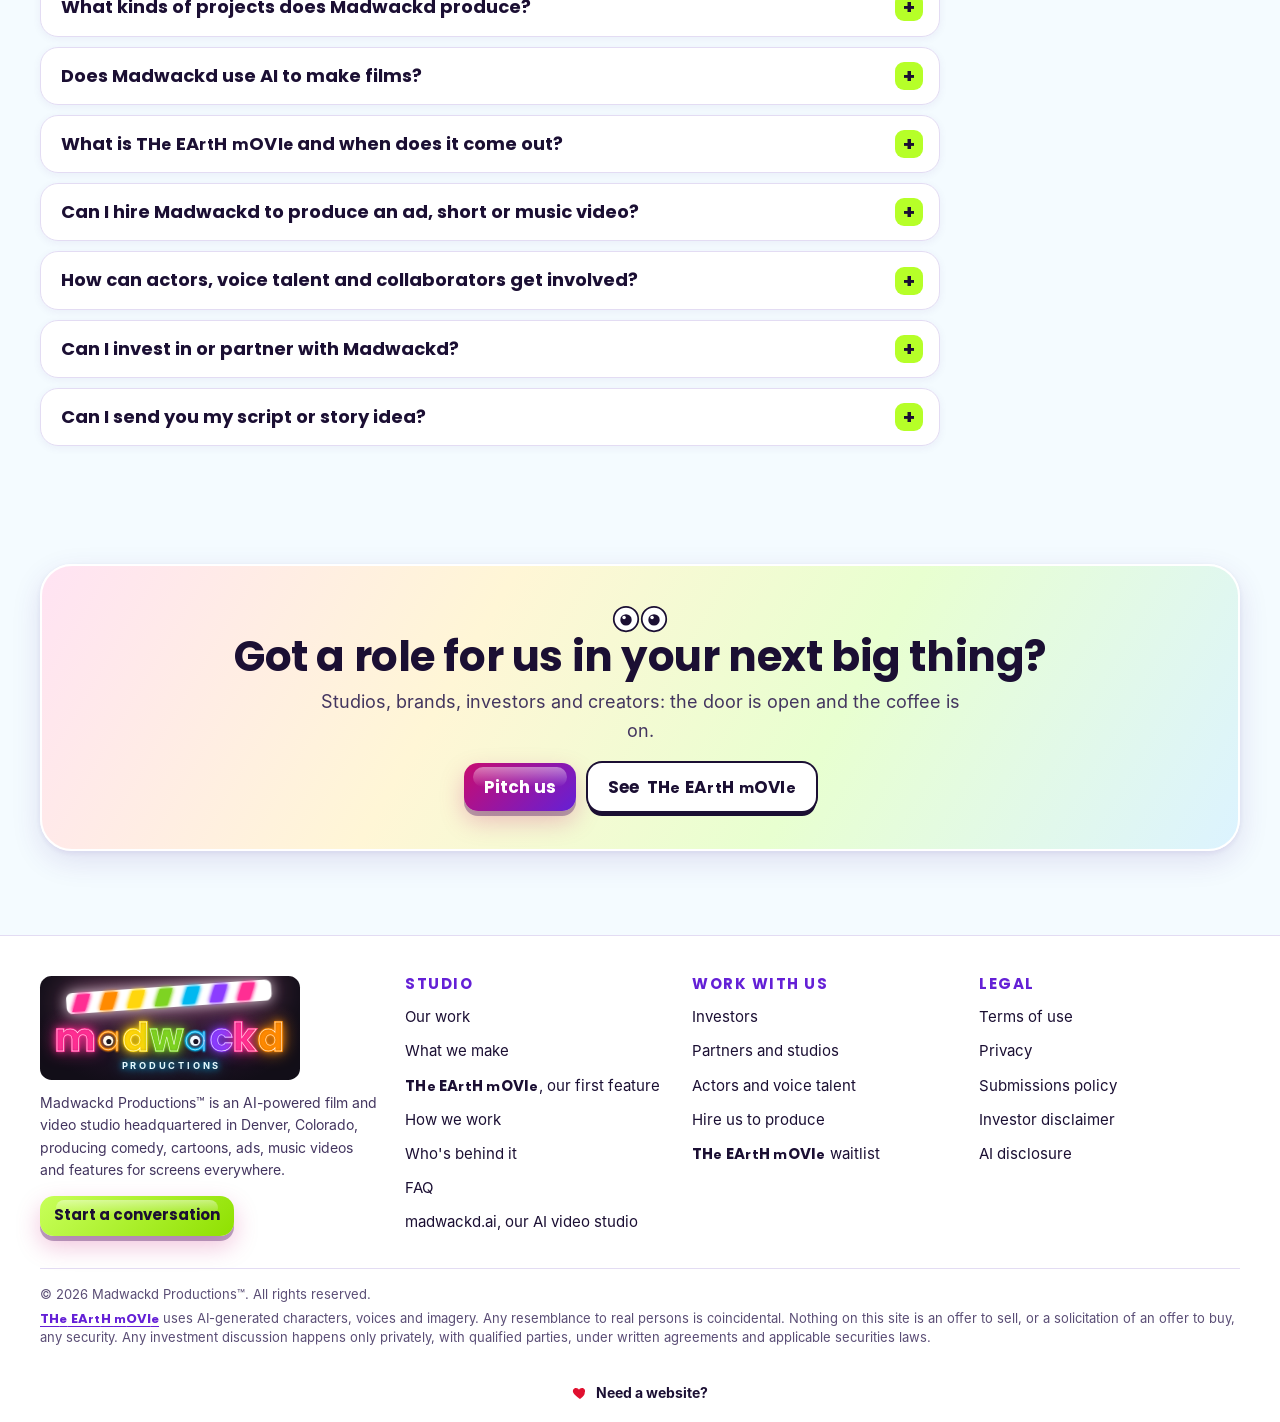
==== commit 7d44013f: "Re-encode trailer: 48 kHz audio, constant 24 fps (fixes voice drift on some players); new file name " ====
--- a/index.html
+++ b/index.html
@@ -110,7 +110,7 @@
 <div class="sec-head"><span class="kicker">Our work</span><h2>Made in-house by Madwackd</h2><p>Two original music videos and our newest TV commercials. Hit play, sound on.</p></div>
 <h3 class="work-h">Feature film trailer</h3>
 <div class="grid work-grid" style="grid-template-columns:1fr;max-width:960px">
-<figure class="work-card"><div class="screen"><div class="screen-in"><video controls playsinline preload="none" poster="/assets/media/earth-trailer-poster.jpg" width="1280" height="720" aria-label="THE EARTH MOVIE official trailer, about 4 minutes"><source src="/assets/media/earth-trailer-720.mp4" type="video/mp4"></video></div></div><figcaption><b>THE EARTH MOVIE, official trailer</b><span>Satirical feature, 4:17. Coming Summer 2027. <a href="https://www.theearthmovie.com/#join">Join the waitlist</a></span></figcaption></figure>
+<figure class="work-card"><div class="screen"><div class="screen-in"><video controls playsinline preload="none" poster="/assets/media/earth-trailer-poster.jpg" width="1280" height="720" aria-label="THE EARTH MOVIE official trailer, about 4 minutes"><source src="/assets/media/earth-trailer-v5c-720.mp4" type="video/mp4"></video></div></div><figcaption><b>THE EARTH MOVIE, official trailer</b><span>Satirical feature, 4:17. Coming Summer 2027. <a href="https://www.theearthmovie.com/#join">Join the waitlist</a></span></figcaption></figure>
 </div>
 <h3 class="work-h">Music videos</h3>
 <div class="grid g2 work-grid">
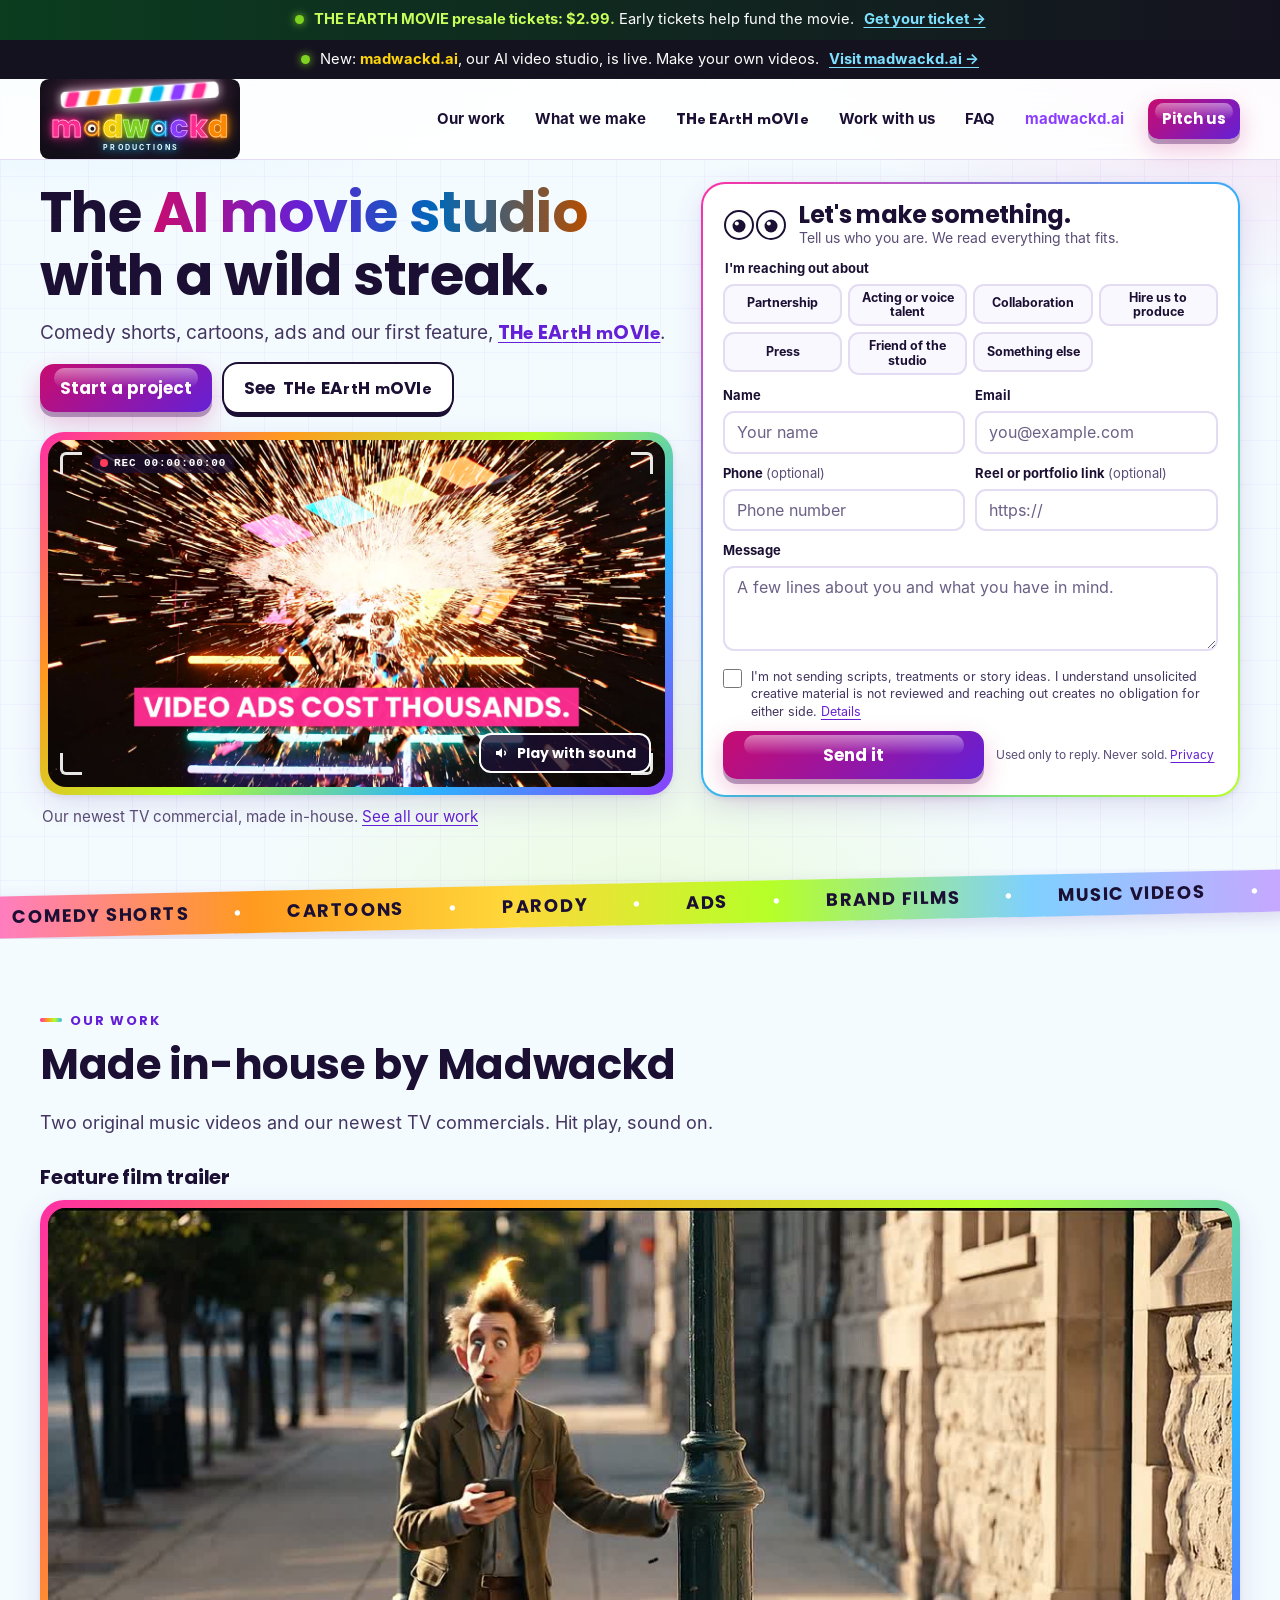
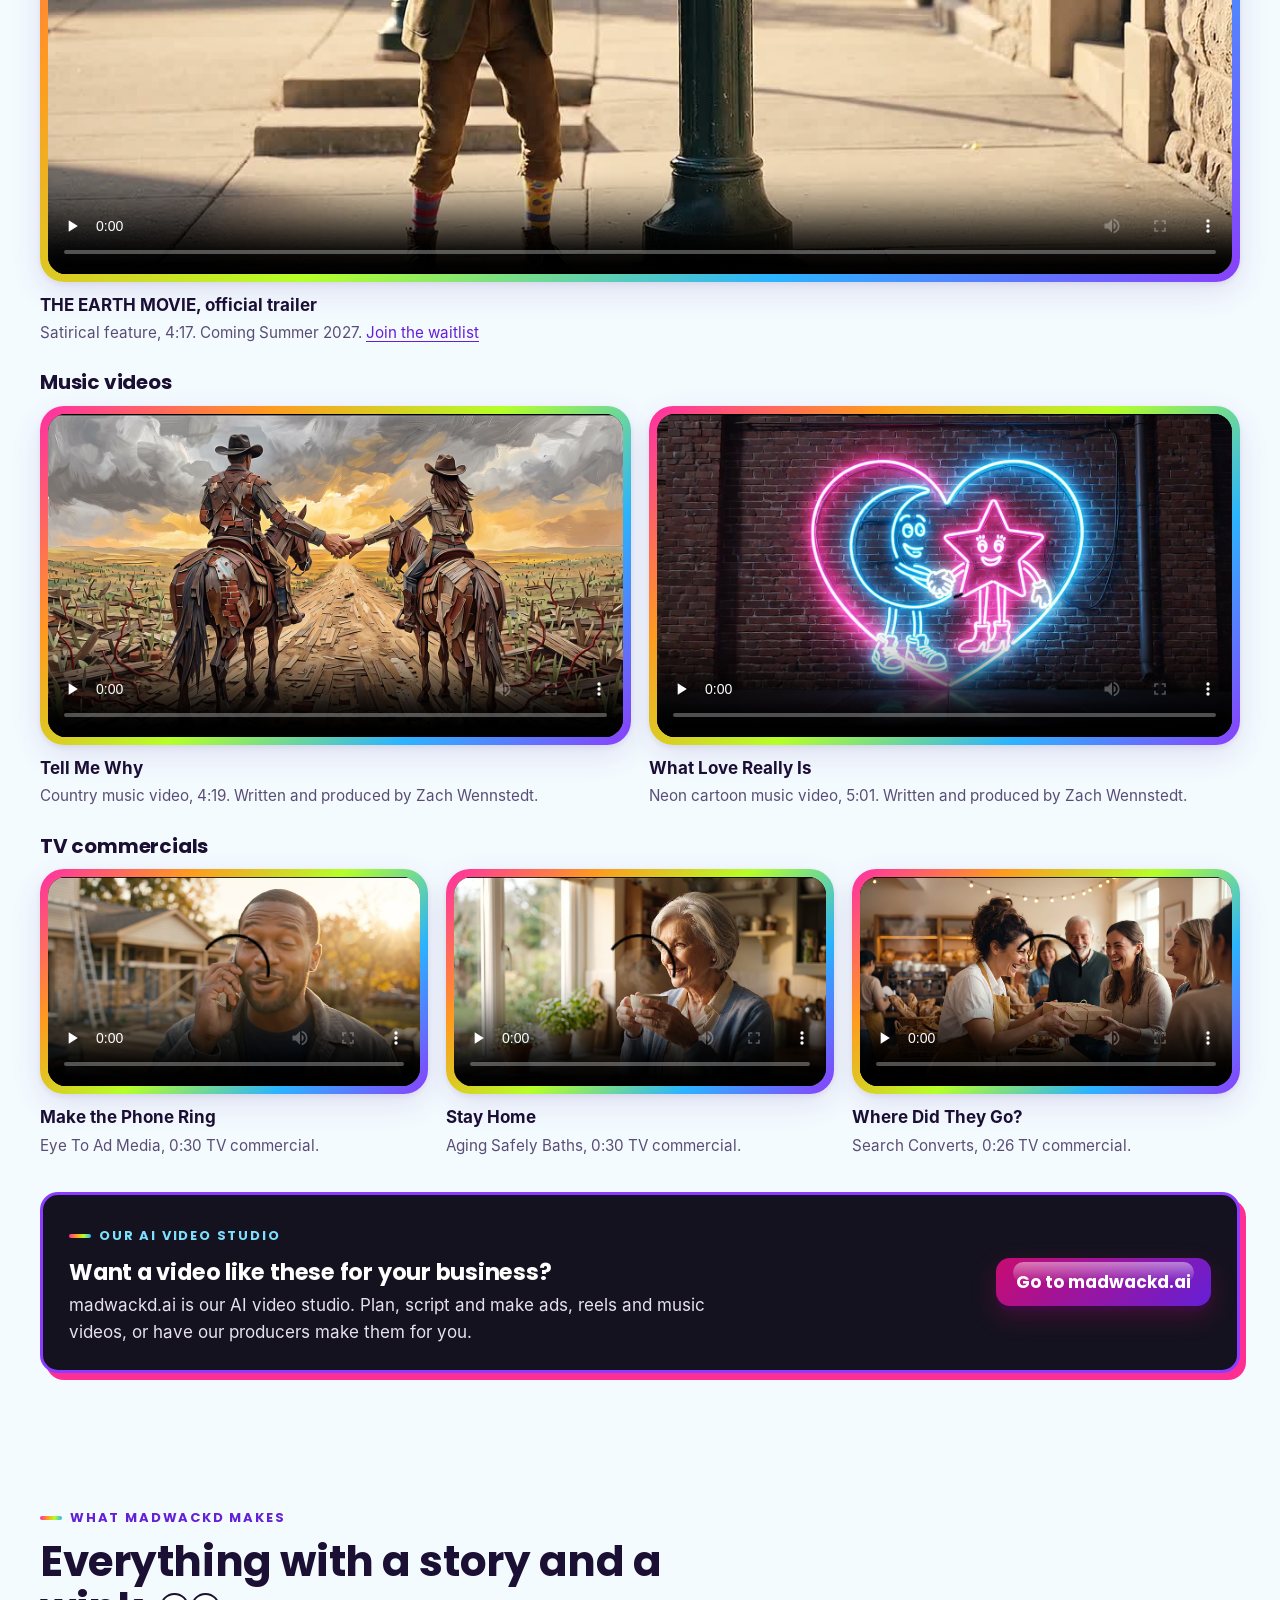
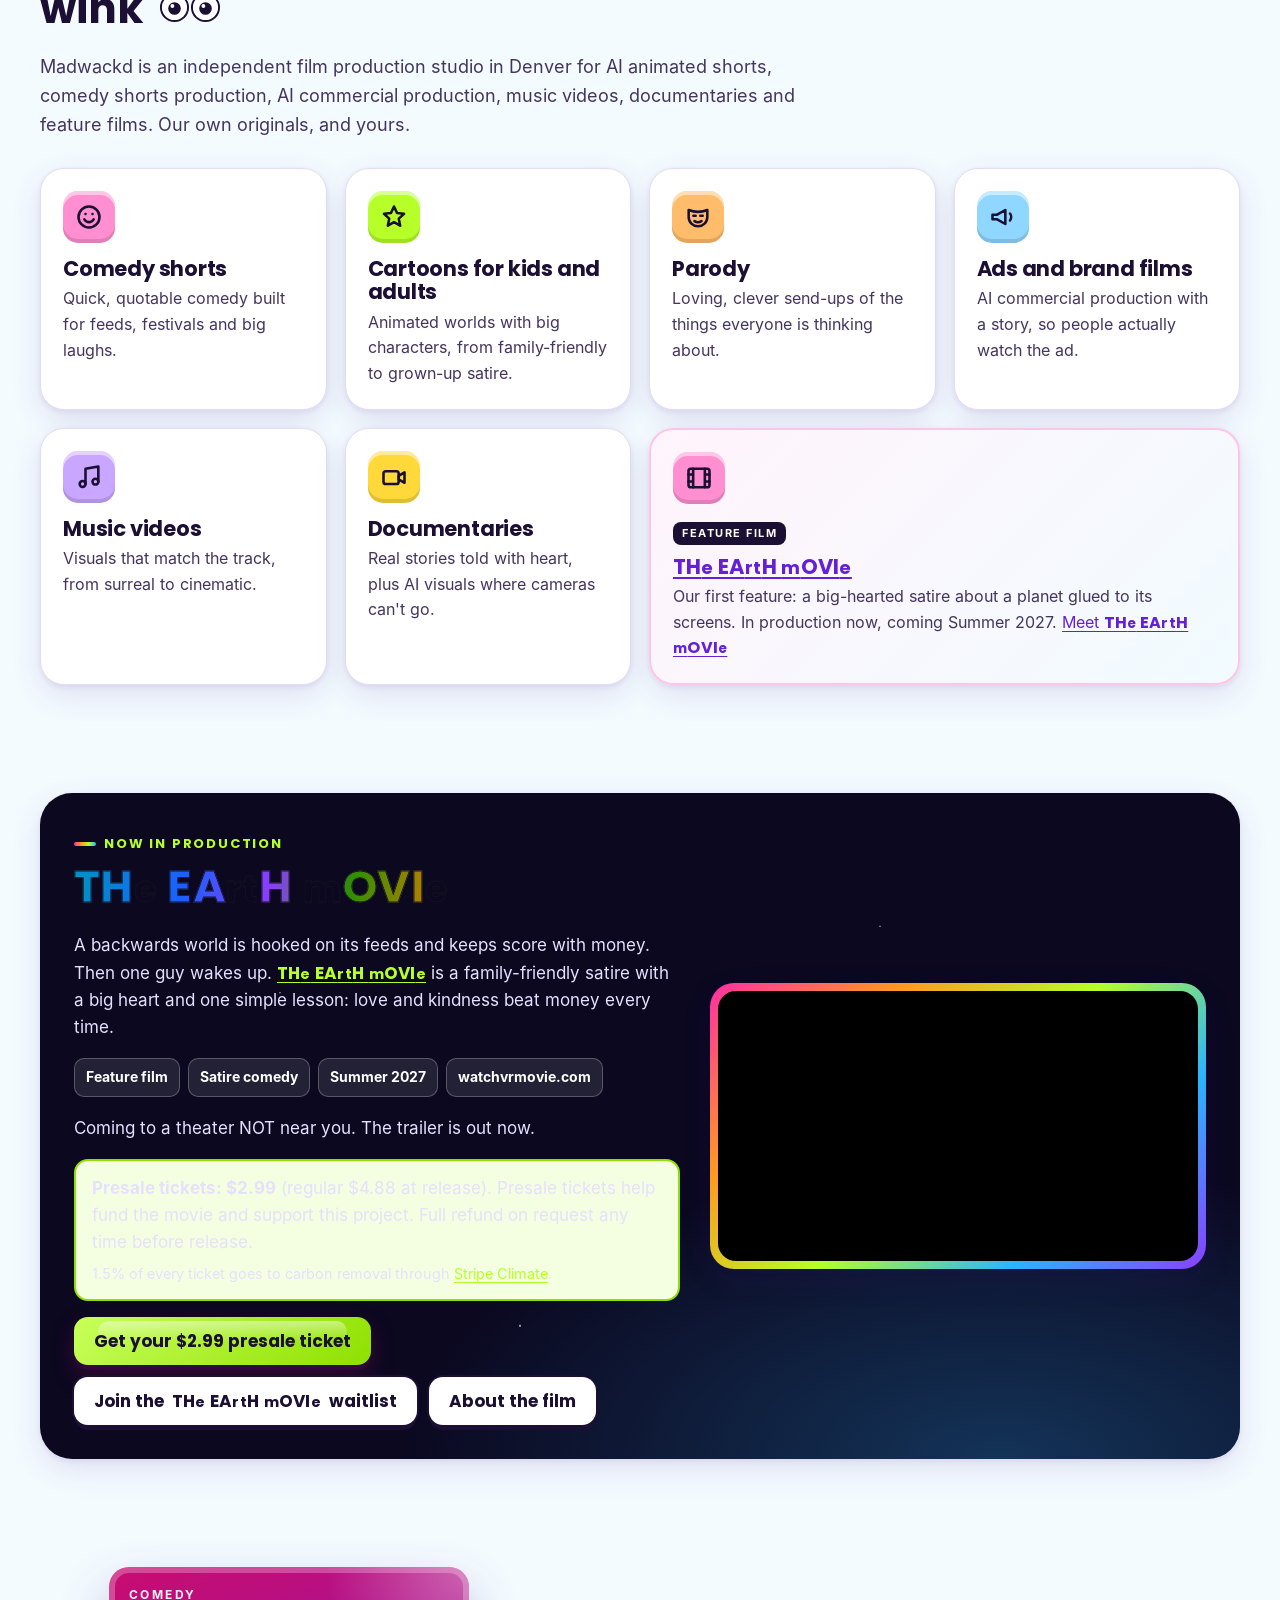
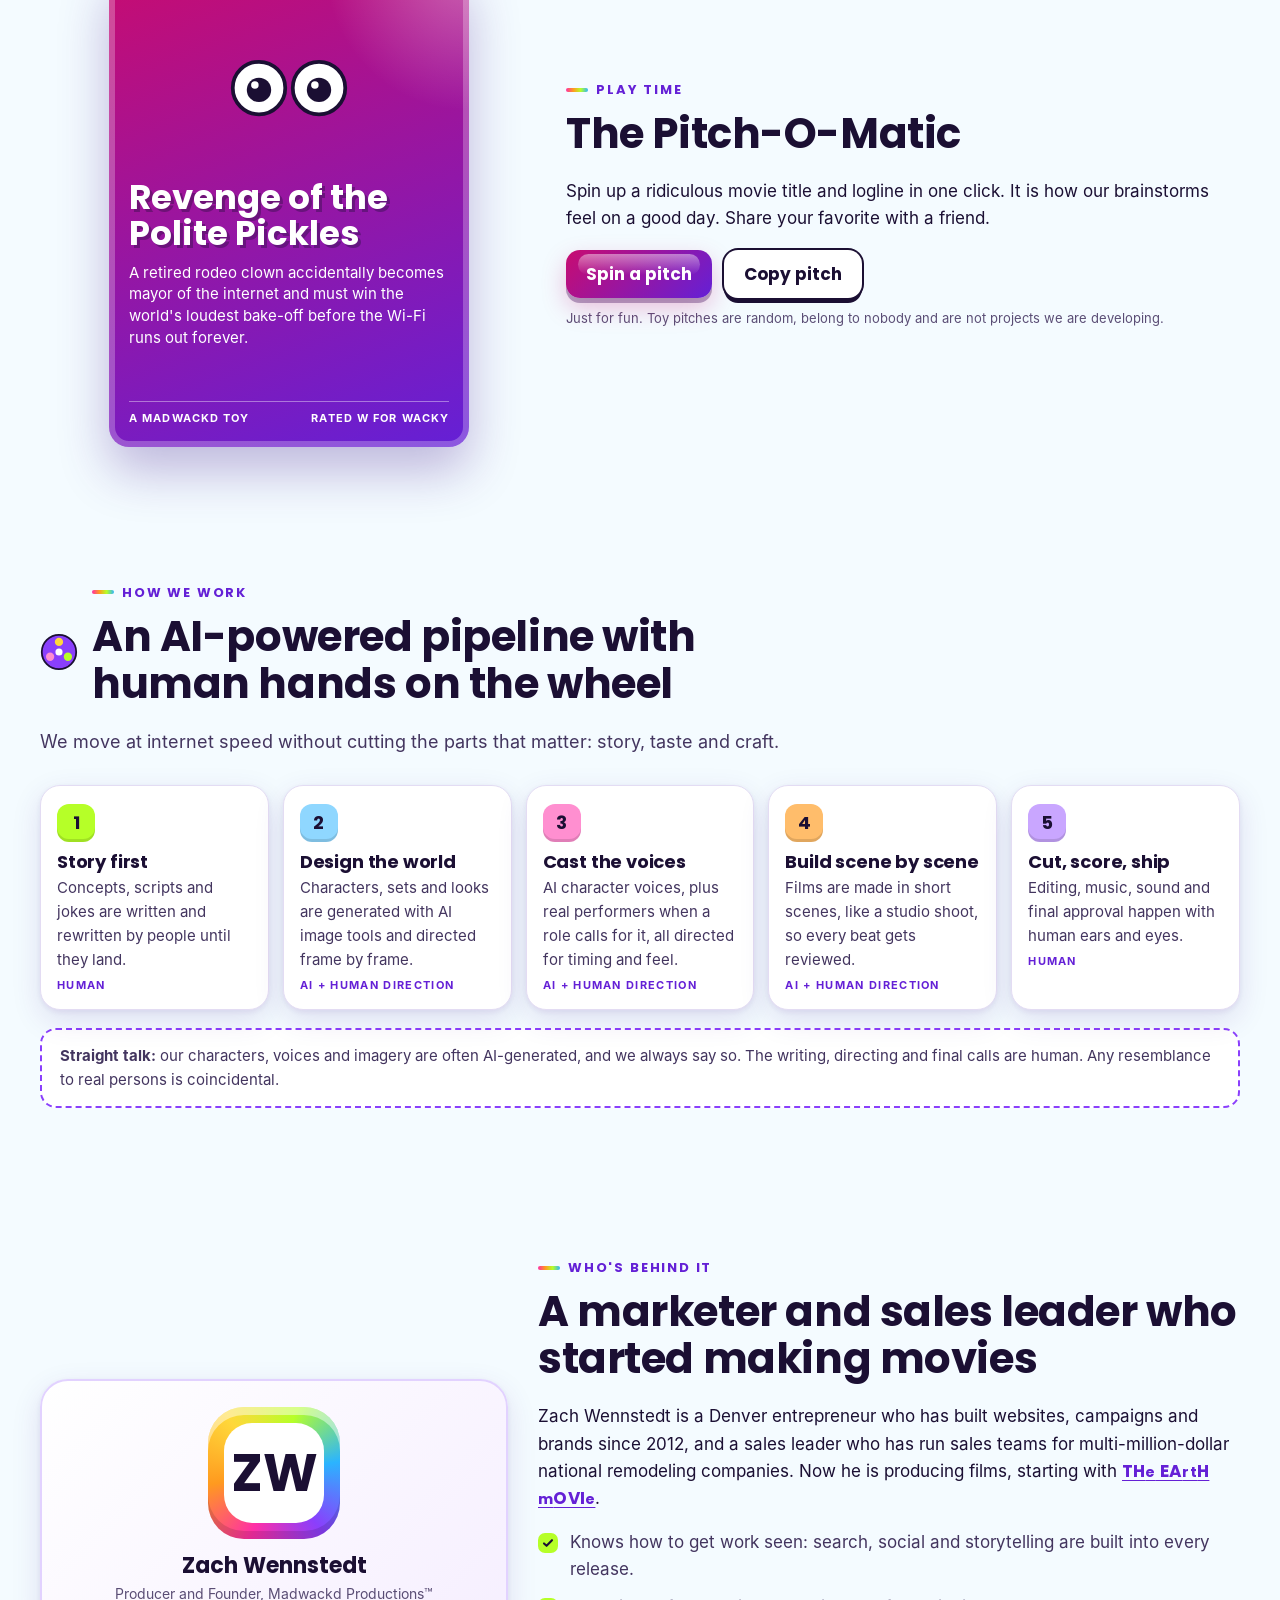
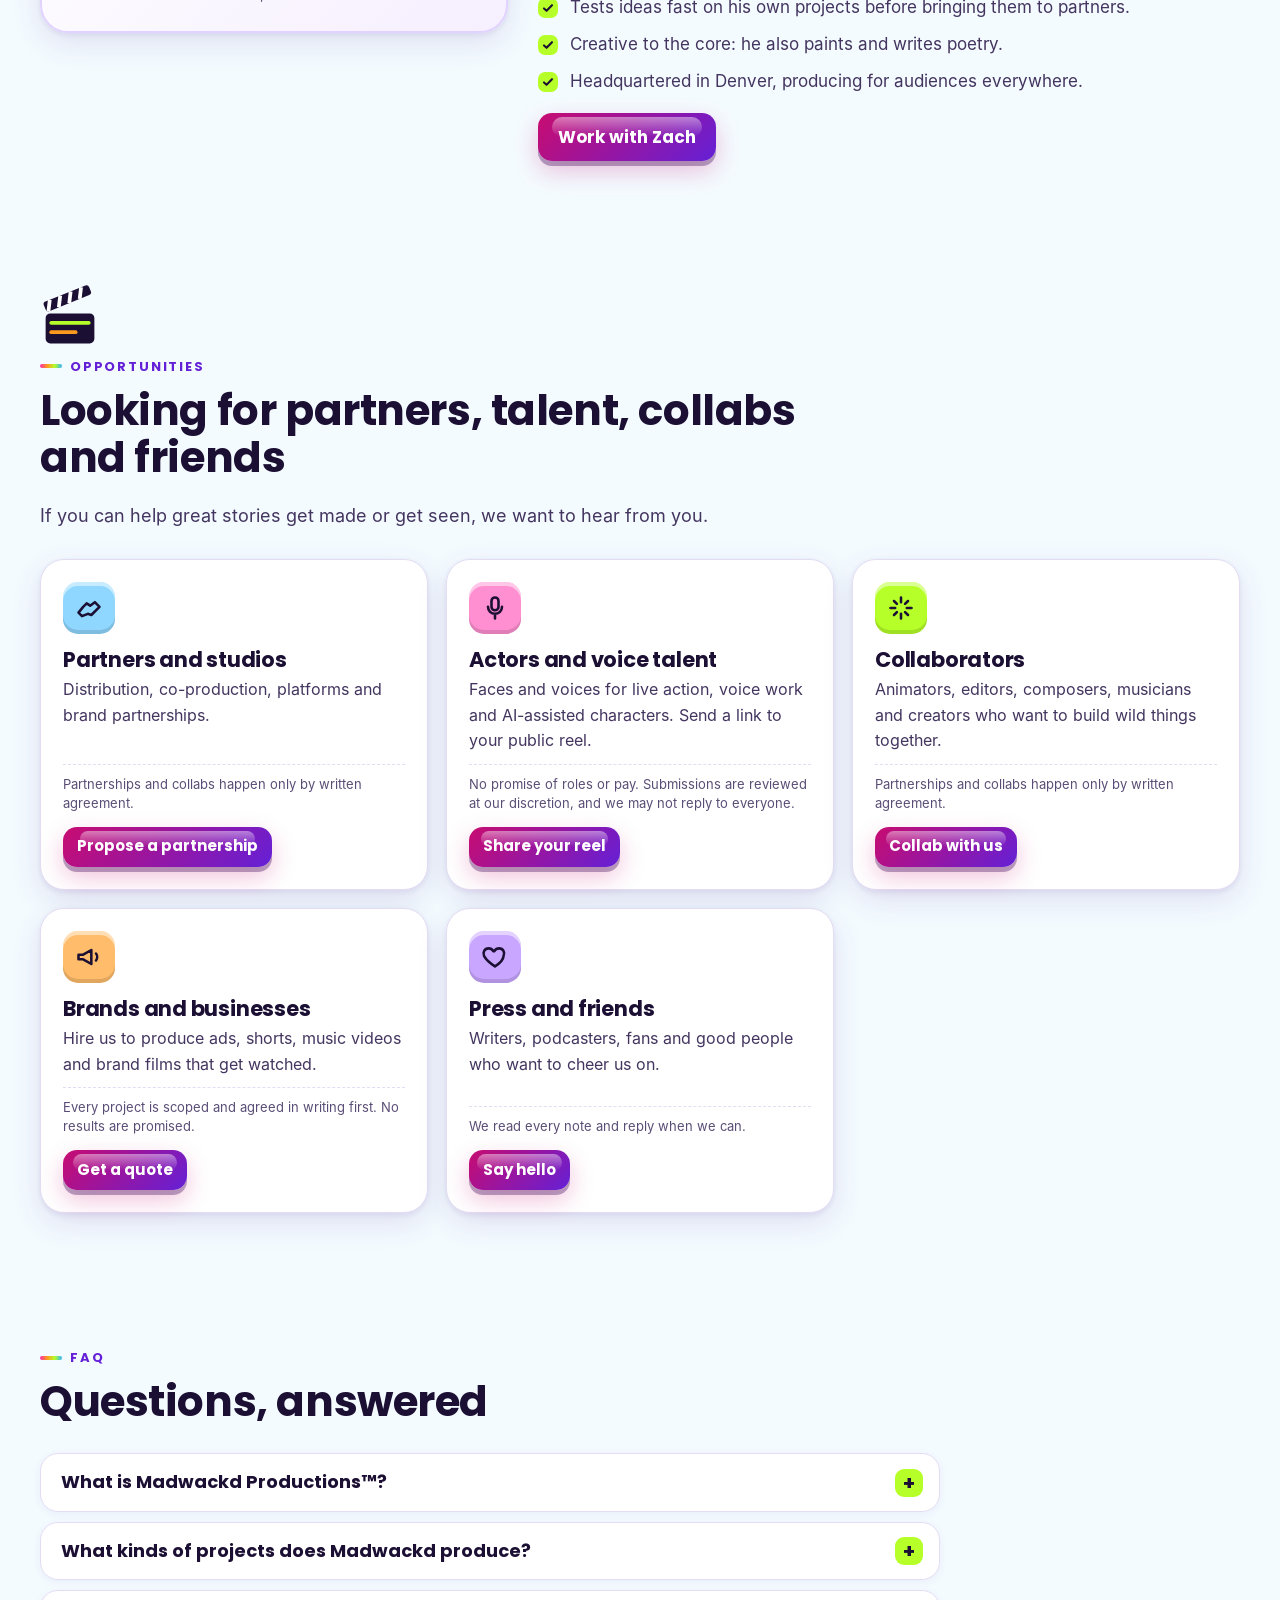
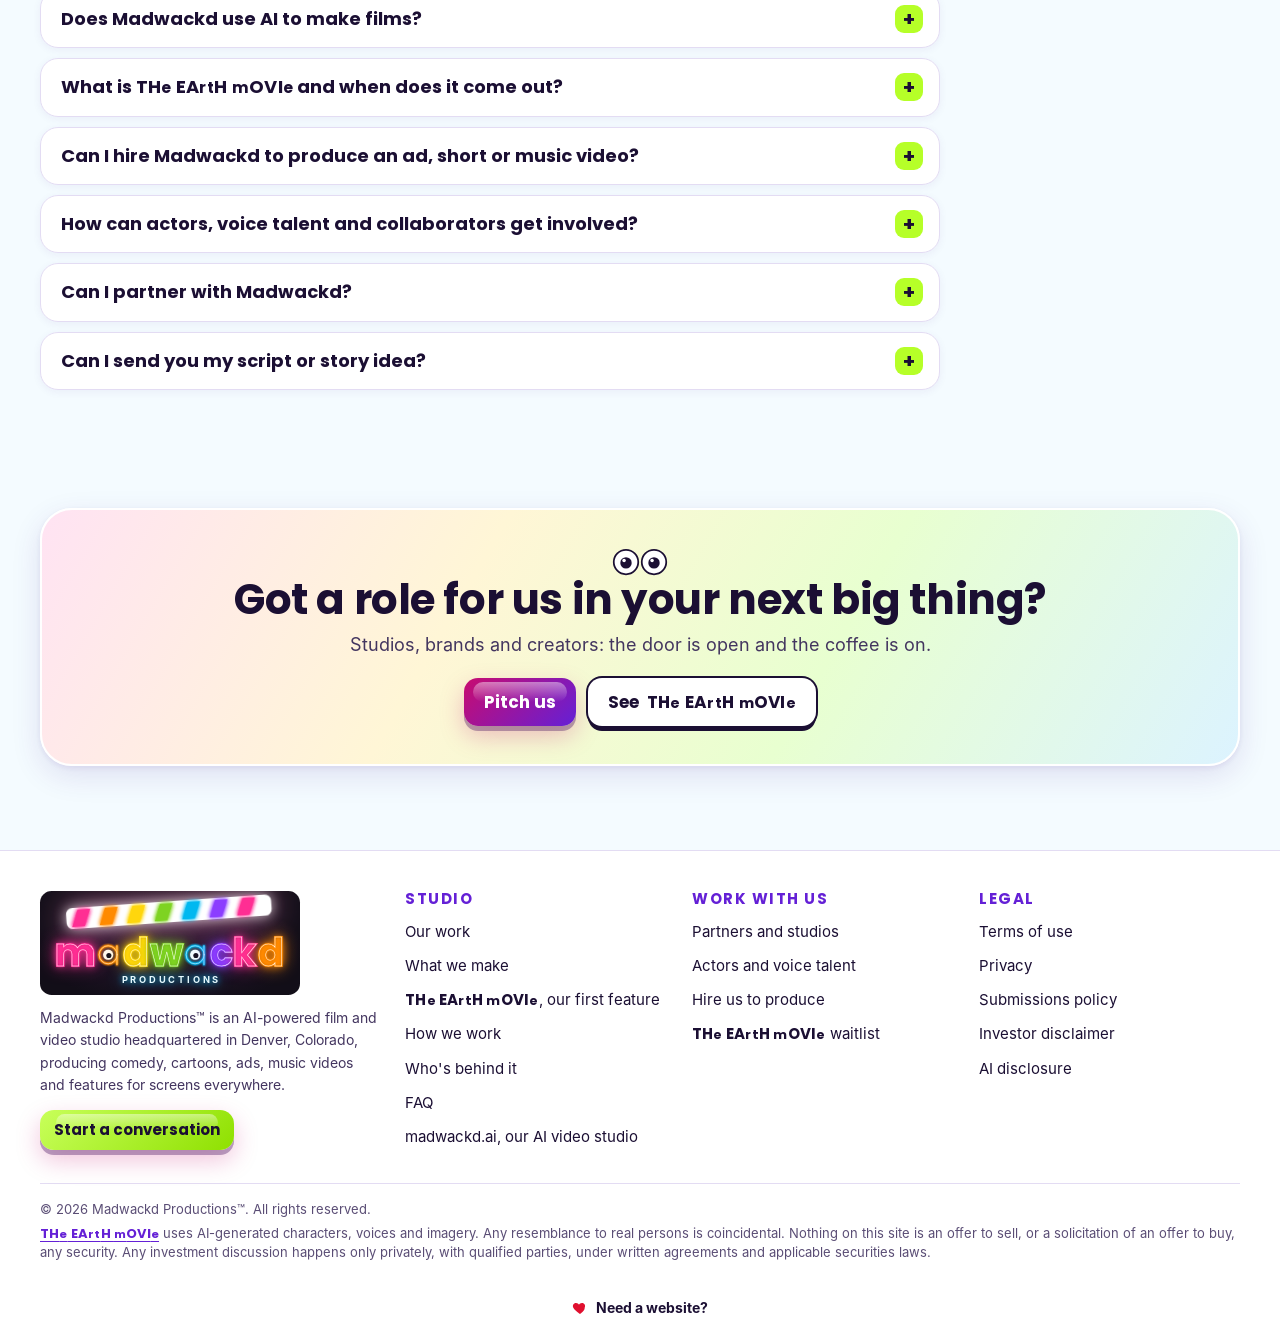
==== commit b0ba920d: "Stop inviting investors publicly: remove Investors cards, form option, footer links and FAQ wording;" ====
--- a/index.html
+++ b/index.html
@@ -32,7 +32,7 @@
 <meta name="twitter:title" content="Madwackd Productions&trade; | AI Movie Studio and Film Production, Denver">
 <meta name="twitter:description" content="Madwackd Productions is a Denver AI movie studio making comedy shorts, animated cartoons, ads, music videos and The Earth Movie, a satirical feature coming Summer 2027.">
 <meta name="twitter:image" content="https://www.madwackd.com/assets/img/og-madwackd.jpg">
-<script type="application/ld+json">{"@context":"https://schema.org","@graph":[{"@type":"Organization","@id":"https://www.madwackd.com/#org","name":"Madwackd Productions","alternateName":["Madwackd","Mad Wackd Productions"],"url":"https://www.madwackd.com/","logo":{"@type":"ImageObject","url":"https://www.madwackd.com/assets/img/icon-512.png","width":512,"height":512},"image":"https://www.madwackd.com/assets/img/og-madwackd.jpg","description":"Madwackd Productions is an AI-powered film and video production studio headquartered in Denver, Colorado. It makes comedy shorts, animated cartoons, parody, ads and brand films, music videos, documentaries and the satirical feature film THe EArtH mOVIe.","slogan":"The AI movie studio with a wild streak.","founder":{"@id":"https://www.madwackd.com/#zach"},"foundingDate":"2026","address":{"@type":"PostalAddress","addressLocality":"Denver","addressRegion":"CO","addressCountry":"US"},"areaServed":"Worldwide","knowsAbout":["AI film production","AI animated shorts","Comedy shorts production","AI commercial production","Music video production","Independent film production","Satire and parody"]},{"@type":"Person","@id":"https://www.madwackd.com/#zach","name":"Zach Wennstedt","alternateName":"Zachary Tye Wennstedt","jobTitle":"Producer and Founder","worksFor":{"@id":"https://www.madwackd.com/#org"},"homeLocation":{"@type":"Place","name":"Denver, Colorado"},"url":"https://www.madwackd.com/#who","description":"Zach Wennstedt is a Denver entrepreneur, marketer since 2012 and sales leader who founded Madwackd Productions and is producing the satirical feature film THe EArtH mOVIe.","knowsAbout":["Film production","AI filmmaking","Marketing","Sales leadership"]},{"@type":"WebSite","@id":"https://www.madwackd.com/#site","url":"https://www.madwackd.com/","name":"Madwackd Productions","inLanguage":"en-US","publisher":{"@id":"https://www.madwackd.com/#org"}},{"@type":"WebPage","@id":"https://www.madwackd.com/#webpage","url":"https://www.madwackd.com/","name":"Madwackd Productions | AI Movie Studio and Film Production, Denver","description":"Madwackd Productions is a Denver AI movie studio making comedy shorts, animated cartoons, ads, music videos and The Earth Movie, a satirical feature coming Summer 2027.","isPartOf":{"@id":"https://www.madwackd.com/#site"},"about":{"@id":"https://www.madwackd.com/#org"},"inLanguage":"en-US","speakable":{"@type":"SpeakableSpecification","cssSelector":["h1",".lede",".speak"]},"breadcrumb":{"@id":"https://www.madwackd.com/#crumbs"},"primaryImageOfPage":{"@type":"ImageObject","url":"https://www.madwackd.com/assets/img/icon-512.png"},"mentions":{"@id":"https://www.madwackd.com/earth/#movie"}},{"@type":"Movie","@id":"https://www.madwackd.com/earth/#movie","name":"THe EArtH mOVIe","alternateName":["The Earth Movie","EARTH"],"sameAs":"https://www.theearthmovie.com/","url":"https://www.madwackd.com/earth/","description":"THe EArtH mOVIe (The Earth Movie) is an AI-made, family-friendly satirical feature film from Madwackd Productions about a backwards world addicted to its feeds, where one guy wakes up and discovers that love and kindness matter more than money. It is currently in production and planned for release in Summer 2027 at watchvrmovie.com.","image":"https://www.madwackd.com/assets/img/og-earth.jpg","genre":["Comedy","Satire"],"inLanguage":"en","creator":{"@id":"https://www.madwackd.com/#zach"},"producer":{"@id":"https://www.madwackd.com/#zach"},"productionCompany":{"@id":"https://www.madwackd.com/#org"},"sameAs":"https://www.theearthmovie.com/"},{"@type":"FAQPage","@id":"https://www.madwackd.com/#faq","mainEntity":[{"@type":"Question","name":"What is Madwackd Productions?","acceptedAnswer":{"@type":"Answer","text":"Madwackd Productions is an AI-powered film and video production studio headquartered in Denver, Colorado, founded by producer Zach Wennstedt. We make comedy shorts, cartoons, parody, ads, brand films, music videos and documentaries, and our first feature film, THe EArtH mOVIe, is in production."}},{"@type":"Question","name":"What kinds of projects does Madwackd produce?","acceptedAnswer":{"@type":"Answer","text":"Comedy shorts, animated cartoons for kids and adults, parody, commercials and brand films, music videos, documentaries and feature films. We produce our own originals and take on hired projects for businesses, brands and artists."}},{"@type":"Question","name":"Does Madwackd use AI to make films?","acceptedAnswer":{"@type":"Answer","text":"Yes, and we say so openly. We use AI tools to create characters, voices and imagery, and every project is written, directed, edited and approved by people. AI gives us speed and wild visuals. Human taste decides what makes the cut."}},{"@type":"Question","name":"What is THe EArtH mOVIe and when does it come out?","acceptedAnswer":{"@type":"Answer","text":"THe EArtH mOVIe is a family-friendly satirical feature about a backwards world addicted to its feeds, where one guy wakes up and learns that love and kindness matter more than money. It is in production and planned for Summer 2027 at watchvrmovie.com. You can join the waitlist at theearthmovie.com."}},{"@type":"Question","name":"Can I hire Madwackd to produce an ad, short or music video?","acceptedAnswer":{"@type":"Answer","text":"Yes. Choose \"Hire us to produce\" in the form and tell us what you need, your timeline and a rough budget range. Every project is scoped and agreed in writing before work begins."}},{"@type":"Question","name":"How can actors, voice talent and collaborators get involved?","acceptedAnswer":{"@type":"Answer","text":"Use the form and include a link to your public reel or portfolio. There is no promise of roles or pay, submissions are reviewed at our discretion, and we may not be able to reply to everyone."}},{"@type":"Question","name":"Can I invest in or partner with Madwackd?","acceptedAnswer":{"@type":"Answer","text":"We welcome conversations with partners, studios and investors. Nothing on this site is an offer to sell, or a solicitation of an offer to buy, any security. Any investment discussion happens only privately, with qualified parties, under written agreements and applicable securities laws."}},{"@type":"Question","name":"Can I send you my script or story idea?","acceptedAnswer":{"@type":"Answer","text":"Please don't. We do not accept unsolicited scripts, treatments or story ideas, and unsolicited creative material is not reviewed and creates no obligation. It is standard studio practice and protects both sides. Links to public reels and portfolios are welcome."}}]},{"@type":"BreadcrumbList","@id":"https://www.madwackd.com/#crumbs","itemListElement":[{"@type":"ListItem","position":1,"name":"Home","item":"https://www.madwackd.com/"}]},{"@type":"VideoObject","@id":"https://www.madwackd.com/#video-tell-me-why","name":"Tell Me Why (music video)","description":"Country music video written and produced by Zach Wennstedt. A Madwackd production.","thumbnailUrl":"https://www.madwackd.com/assets/media/tell-me-why.jpg","contentUrl":"https://www.madwackd.com/assets/media/tell-me-why-720.mp4","uploadDate":"2026-11-06T12:00:00-07:00","duration":"PT4M19S","productionCompany":{"@id":"https://www.madwackd.com/#org"}},{"@type":"VideoObject","@id":"https://www.madwackd.com/#video-what-love-really-is","name":"What Love Really Is (music video)","description":"Neon cartoon music video written and produced by Zach Wennstedt. A Madwackd production.","thumbnailUrl":"https://www.madwackd.com/assets/media/what-love-really-is.jpg","contentUrl":"https://www.madwackd.com/assets/media/what-love-really-is-720.mp4","uploadDate":"2026-11-06T12:00:00-07:00","duration":"PT5M1S","productionCompany":{"@id":"https://www.madwackd.com/#org"}},{"@type":"VideoObject","@id":"https://www.madwackd.com/#video-make-the-phone-ring","name":"Make the Phone Ring (Eye To Ad Media TV commercial)","description":"30-second TV commercial made by Madwackd.","thumbnailUrl":"https://www.madwackd.com/assets/media/eyetoadmedia-makethephonering-16x9.jpg","contentUrl":"https://www.madwackd.com/assets/media/eyetoadmedia-makethephonering-16x9-720.mp4","uploadDate":"2026-11-06T12:00:00-07:00","duration":"PT30S","productionCompany":{"@id":"https://www.madwackd.com/#org"}},{"@type":"VideoObject","@id":"https://www.madwackd.com/#video-stay-home","name":"Stay Home (Aging Safely Baths TV commercial)","description":"30-second TV commercial made by Madwackd.","thumbnailUrl":"https://www.madwackd.com/assets/media/agingsafelybaths-stayhome-16x9.jpg","contentUrl":"https://www.madwackd.com/assets/media/agingsafelybaths-stayhome-16x9-720.mp4","uploadDate":"2026-11-06T12:00:00-07:00","duration":"PT30S","productionCompany":{"@id":"https://www.madwackd.com/#org"}},{"@type":"VideoObject","@id":"https://www.madwackd.com/#video-where-did-they-go","name":"Where Did They Go? (Search Converts TV commercial)","description":"26-second TV commercial made by Madwackd.","thumbnailUrl":"https://www.madwackd.com/assets/media/searchconverts-wheredidtheygo-16x9.jpg","contentUrl":"https://www.madwackd.com/assets/media/searchconverts-wheredidtheygo-16x9-720.mp4","uploadDate":"2026-11-06T12:00:00-07:00","duration":"PT26S","productionCompany":{"@id":"https://www.madwackd.com/#org"}},{"@type":"VideoObject","@id":"https://www.madwackd.com/#video-studio-commercial","name":"Madwackd studio TV commercial","description":"27-second TV commercial made by Madwackd.","thumbnailUrl":"https://www.madwackd.com/assets/media/commercial-poster.jpg","contentUrl":"https://www.madwackd.com/assets/media/commercial-1280.mp4","uploadDate":"2026-11-06T12:00:00-07:00","duration":"PT27S","productionCompany":{"@id":"https://www.madwackd.com/#org"}}]}</script>
+<script type="application/ld+json">{"@context":"https://schema.org","@graph":[{"@type":"Organization","@id":"https://www.madwackd.com/#org","name":"Madwackd Productions","alternateName":["Madwackd","Mad Wackd Productions"],"url":"https://www.madwackd.com/","logo":{"@type":"ImageObject","url":"https://www.madwackd.com/assets/img/icon-512.png","width":512,"height":512},"image":"https://www.madwackd.com/assets/img/og-madwackd.jpg","description":"Madwackd Productions is an AI-powered film and video production studio headquartered in Denver, Colorado. It makes comedy shorts, animated cartoons, parody, ads and brand films, music videos, documentaries and the satirical feature film THe EArtH mOVIe.","slogan":"The AI movie studio with a wild streak.","founder":{"@id":"https://www.madwackd.com/#zach"},"foundingDate":"2026","address":{"@type":"PostalAddress","addressLocality":"Denver","addressRegion":"CO","addressCountry":"US"},"areaServed":"Worldwide","knowsAbout":["AI film production","AI animated shorts","Comedy shorts production","AI commercial production","Music video production","Independent film production","Satire and parody"]},{"@type":"Person","@id":"https://www.madwackd.com/#zach","name":"Zach Wennstedt","alternateName":"Zachary Tye Wennstedt","jobTitle":"Producer and Founder","worksFor":{"@id":"https://www.madwackd.com/#org"},"homeLocation":{"@type":"Place","name":"Denver, Colorado"},"url":"https://www.madwackd.com/#who","description":"Zach Wennstedt is a Denver entrepreneur, marketer since 2012 and sales leader who founded Madwackd Productions and is producing the satirical feature film THe EArtH mOVIe.","knowsAbout":["Film production","AI filmmaking","Marketing","Sales leadership"]},{"@type":"WebSite","@id":"https://www.madwackd.com/#site","url":"https://www.madwackd.com/","name":"Madwackd Productions","inLanguage":"en-US","publisher":{"@id":"https://www.madwackd.com/#org"}},{"@type":"WebPage","@id":"https://www.madwackd.com/#webpage","url":"https://www.madwackd.com/","name":"Madwackd Productions | AI Movie Studio and Film Production, Denver","description":"Madwackd Productions is a Denver AI movie studio making comedy shorts, animated cartoons, ads, music videos and The Earth Movie, a satirical feature coming Summer 2027.","isPartOf":{"@id":"https://www.madwackd.com/#site"},"about":{"@id":"https://www.madwackd.com/#org"},"inLanguage":"en-US","speakable":{"@type":"SpeakableSpecification","cssSelector":["h1",".lede",".speak"]},"breadcrumb":{"@id":"https://www.madwackd.com/#crumbs"},"primaryImageOfPage":{"@type":"ImageObject","url":"https://www.madwackd.com/assets/img/icon-512.png"},"mentions":{"@id":"https://www.madwackd.com/earth/#movie"}},{"@type":"Movie","@id":"https://www.madwackd.com/earth/#movie","name":"THe EArtH mOVIe","alternateName":["The Earth Movie","EARTH"],"sameAs":"https://www.theearthmovie.com/","url":"https://www.madwackd.com/earth/","description":"THe EArtH mOVIe (The Earth Movie) is an AI-made, family-friendly satirical feature film from Madwackd Productions about a backwards world addicted to its feeds, where one guy wakes up and discovers that love and kindness matter more than money. It is currently in production and planned for release in Summer 2027 at watchvrmovie.com.","image":"https://www.madwackd.com/assets/img/og-earth.jpg","genre":["Comedy","Satire"],"inLanguage":"en","creator":{"@id":"https://www.madwackd.com/#zach"},"producer":{"@id":"https://www.madwackd.com/#zach"},"productionCompany":{"@id":"https://www.madwackd.com/#org"},"sameAs":"https://www.theearthmovie.com/"},{"@type":"FAQPage","@id":"https://www.madwackd.com/#faq","mainEntity":[{"@type":"Question","name":"What is Madwackd Productions?","acceptedAnswer":{"@type":"Answer","text":"Madwackd Productions is an AI-powered film and video production studio headquartered in Denver, Colorado, founded by producer Zach Wennstedt. We make comedy shorts, cartoons, parody, ads, brand films, music videos and documentaries, and our first feature film, THe EArtH mOVIe, is in production."}},{"@type":"Question","name":"What kinds of projects does Madwackd produce?","acceptedAnswer":{"@type":"Answer","text":"Comedy shorts, animated cartoons for kids and adults, parody, commercials and brand films, music videos, documentaries and feature films. We produce our own originals and take on hired projects for businesses, brands and artists."}},{"@type":"Question","name":"Does Madwackd use AI to make films?","acceptedAnswer":{"@type":"Answer","text":"Yes, and we say so openly. We use AI tools to create characters, voices and imagery, and every project is written, directed, edited and approved by people. AI gives us speed and wild visuals. Human taste decides what makes the cut."}},{"@type":"Question","name":"What is THe EArtH mOVIe and when does it come out?","acceptedAnswer":{"@type":"Answer","text":"THe EArtH mOVIe is a family-friendly satirical feature about a backwards world addicted to its feeds, where one guy wakes up and learns that love and kindness matter more than money. It is in production and planned for Summer 2027 at watchvrmovie.com. You can join the waitlist at theearthmovie.com."}},{"@type":"Question","name":"Can I hire Madwackd to produce an ad, short or music video?","acceptedAnswer":{"@type":"Answer","text":"Yes. Choose \"Hire us to produce\" in the form and tell us what you need, your timeline and a rough budget range. Every project is scoped and agreed in writing before work begins."}},{"@type":"Question","name":"How can actors, voice talent and collaborators get involved?","acceptedAnswer":{"@type":"Answer","text":"Use the form and include a link to your public reel or portfolio. There is no promise of roles or pay, submissions are reviewed at our discretion, and we may not be able to reply to everyone."}},{"@type":"Question","name":"Can I partner with Madwackd?","acceptedAnswer":{"@type":"Answer","text":"We welcome conversations with partners, studios and brands through the Work with us form. Nothing on this site is an offer to sell, or a solicitation of an offer to buy, any security."}},{"@type":"Question","name":"Can I send you my script or story idea?","acceptedAnswer":{"@type":"Answer","text":"Please don't. We do not accept unsolicited scripts, treatments or story ideas, and unsolicited creative material is not reviewed and creates no obligation. It is standard studio practice and protects both sides. Links to public reels and portfolios are welcome."}}]},{"@type":"BreadcrumbList","@id":"https://www.madwackd.com/#crumbs","itemListElement":[{"@type":"ListItem","position":1,"name":"Home","item":"https://www.madwackd.com/"}]},{"@type":"VideoObject","@id":"https://www.madwackd.com/#video-tell-me-why","name":"Tell Me Why (music video)","description":"Country music video written and produced by Zach Wennstedt. A Madwackd production.","thumbnailUrl":"https://www.madwackd.com/assets/media/tell-me-why.jpg","contentUrl":"https://www.madwackd.com/assets/media/tell-me-why-720.mp4","uploadDate":"2026-11-06T12:00:00-07:00","duration":"PT4M19S","productionCompany":{"@id":"https://www.madwackd.com/#org"}},{"@type":"VideoObject","@id":"https://www.madwackd.com/#video-what-love-really-is","name":"What Love Really Is (music video)","description":"Neon cartoon music video written and produced by Zach Wennstedt. A Madwackd production.","thumbnailUrl":"https://www.madwackd.com/assets/media/what-love-really-is.jpg","contentUrl":"https://www.madwackd.com/assets/media/what-love-really-is-720.mp4","uploadDate":"2026-11-06T12:00:00-07:00","duration":"PT5M1S","productionCompany":{"@id":"https://www.madwackd.com/#org"}},{"@type":"VideoObject","@id":"https://www.madwackd.com/#video-make-the-phone-ring","name":"Make the Phone Ring (Eye To Ad Media TV commercial)","description":"30-second TV commercial made by Madwackd.","thumbnailUrl":"https://www.madwackd.com/assets/media/eyetoadmedia-makethephonering-16x9.jpg","contentUrl":"https://www.madwackd.com/assets/media/eyetoadmedia-makethephonering-16x9-720.mp4","uploadDate":"2026-11-06T12:00:00-07:00","duration":"PT30S","productionCompany":{"@id":"https://www.madwackd.com/#org"}},{"@type":"VideoObject","@id":"https://www.madwackd.com/#video-stay-home","name":"Stay Home (Aging Safely Baths TV commercial)","description":"30-second TV commercial made by Madwackd.","thumbnailUrl":"https://www.madwackd.com/assets/media/agingsafelybaths-stayhome-16x9.jpg","contentUrl":"https://www.madwackd.com/assets/media/agingsafelybaths-stayhome-16x9-720.mp4","uploadDate":"2026-11-06T12:00:00-07:00","duration":"PT30S","productionCompany":{"@id":"https://www.madwackd.com/#org"}},{"@type":"VideoObject","@id":"https://www.madwackd.com/#video-where-did-they-go","name":"Where Did They Go? (Search Converts TV commercial)","description":"26-second TV commercial made by Madwackd.","thumbnailUrl":"https://www.madwackd.com/assets/media/searchconverts-wheredidtheygo-16x9.jpg","contentUrl":"https://www.madwackd.com/assets/media/searchconverts-wheredidtheygo-16x9-720.mp4","uploadDate":"2026-11-06T12:00:00-07:00","duration":"PT26S","productionCompany":{"@id":"https://www.madwackd.com/#org"}},{"@type":"VideoObject","@id":"https://www.madwackd.com/#video-studio-commercial","name":"Madwackd studio TV commercial","description":"27-second TV commercial made by Madwackd.","thumbnailUrl":"https://www.madwackd.com/assets/media/commercial-poster.jpg","contentUrl":"https://www.madwackd.com/assets/media/commercial-1280.mp4","uploadDate":"2026-11-06T12:00:00-07:00","duration":"PT27S","productionCompany":{"@id":"https://www.madwackd.com/#org"}}]}</script>
 <script src="/assets/site.js" defer></script>
 </head>
 <body>
@@ -85,7 +85,7 @@
 <input type="hidden" name="_captcha" value="false">
 <input type="hidden" name="Page" value="home">
 <div class="hp" aria-hidden="true"><label>Leave this empty<input type="text" name="_honey" tabindex="-1" autocomplete="off"></label></div>
-<fieldset><legend>I'm reaching out about</legend><div class="choices"><label class="choice"><input type="radio" name="Reaching out about" value="Partnership" required><span>Partnership</span></label><label class="choice"><input type="radio" name="Reaching out about" value="Investing" required><span>Investing</span></label><label class="choice"><input type="radio" name="Reaching out about" value="Acting or voice talent" required><span>Acting or voice talent</span></label><label class="choice"><input type="radio" name="Reaching out about" value="Collaboration" required><span>Collaboration</span></label><label class="choice"><input type="radio" name="Reaching out about" value="Hire us to produce" required><span>Hire us to produce</span></label><label class="choice"><input type="radio" name="Reaching out about" value="Press" required><span>Press</span></label><label class="choice"><input type="radio" name="Reaching out about" value="Friend of the studio" required><span>Friend of the studio</span></label><label class="choice"><input type="radio" name="Reaching out about" value="Something else" required><span>Something else</span></label></div></fieldset>
+<fieldset><legend>I'm reaching out about</legend><div class="choices"><label class="choice"><input type="radio" name="Reaching out about" value="Partnership" required><span>Partnership</span></label><label class="choice"><input type="radio" name="Reaching out about" value="Acting or voice talent" required><span>Acting or voice talent</span></label><label class="choice"><input type="radio" name="Reaching out about" value="Collaboration" required><span>Collaboration</span></label><label class="choice"><input type="radio" name="Reaching out about" value="Hire us to produce" required><span>Hire us to produce</span></label><label class="choice"><input type="radio" name="Reaching out about" value="Press" required><span>Press</span></label><label class="choice"><input type="radio" name="Reaching out about" value="Friend of the studio" required><span>Friend of the studio</span></label><label class="choice"><input type="radio" name="Reaching out about" value="Something else" required><span>Something else</span></label></div></fieldset>
 <p class="hint" aria-live="polite"></p>
 <div class="row2">
 <div class="field"><label class="lab" for="n-home">Name</label><input id="n-home" type="text" name="Name" autocomplete="name" placeholder="Your name" required maxlength="100"></div>
@@ -206,21 +206,21 @@
 
 <section class="band opp" id="opportunities">
 <div class="wrap">
-<div class="sec-head"><svg class="clap" viewBox="0 0 64 64" aria-hidden="true" focusable="false"><rect x="6" y="26" width="52" height="32" rx="5" fill="#1b0f33"/><rect x="10" y="34" width="44" height="4" rx="2" fill="#b6ff28"/><rect x="10" y="44" width="30" height="4" rx="2" fill="#ff9a1f"/><g class="arm"><rect x="6" y="14" width="52" height="11" rx="3" fill="#1b0f33"/><path d="M14 14l-6 11M26 14l-6 11M38 14l-6 11M50 14l-6 11" stroke="#fff" stroke-width="4"/></g></svg><span class="kicker">Opportunities</span><h2>Looking for partners, investors, talent, collabs and friends</h2><p>If you can help great stories get made or get seen, we want to hear from you.</p></div>
-<div class="grid g3"><article class="card"><div class="ico c-yellow" aria-hidden="true"><svg viewBox="0 0 24 24"><circle cx="12" cy="12" r="9"/><path d="M15 9c-.6-1-1.7-1.5-3-1.5-1.7 0-3 .9-3 2.2 0 3 6 1.6 6 4.6 0 1.3-1.3 2.2-3 2.2-1.3 0-2.4-.5-3-1.5M12 6v12"/></svg></div><h3>Investors</h3><p>Interested in backing <a href="https://www.theearthmovie.com/" rel="noopener"><span class="tem-sr">The Earth Movie</span><span class="tem-inline" aria-hidden="true">TH<i>e</i> EA<i>rt</i>H <i>m</i>OVI<i>e</i></span></a> or the studio? Let&#x27;s talk privately.</p><span class="legal-line">Nothing on this site is an offer to sell, or a solicitation of an offer to buy, any security. Any investment discussion happens only privately, with qualified parties, under written agreements and applicable securities laws.</span><a class="btn sm" href="/work-with-us/?about=investing#inquire" data-about="Investing">Talk investing</a></article><article class="card"><div class="ico c-sky" aria-hidden="true"><svg viewBox="0 0 24 24"><path d="M7 11l3-3 3 2 4-3 4 4-7 7-3-1-5 2-3-3z"/></svg></div><h3>Partners and studios</h3><p>Distribution, co-production, platforms and brand partnerships.</p><span class="legal-line">Partnerships and collabs happen only by written agreement.</span><a class="btn sm" href="/work-with-us/?about=partnership#inquire" data-about="Partnership">Propose a partnership</a></article><article class="card"><div class="ico c-pink" aria-hidden="true"><svg viewBox="0 0 24 24"><rect x="9" y="3" width="6" height="11" rx="3"/><path d="M6 11a6 6 0 0012 0M12 17v4"/></svg></div><h3>Actors and voice talent</h3><p>Faces and voices for live action, voice work and AI-assisted characters. Send a link to your public reel.</p><span class="legal-line">No promise of roles or pay. Submissions are reviewed at our discretion, and we may not reply to everyone.</span><a class="btn sm" href="/work-with-us/?about=talent#inquire" data-about="Acting or voice talent">Share your reel</a></article><article class="card"><div class="ico c-lime" aria-hidden="true"><svg viewBox="0 0 24 24"><path d="M12 3v4M12 17v4M3 12h4M17 12h4M6 6l2.5 2.5M15.5 15.5L18 18M18 6l-2.5 2.5M8.5 15.5L6 18"/></svg></div><h3>Collaborators</h3><p>Animators, editors, composers, musicians and creators who want to build wild things together.</p><span class="legal-line">Partnerships and collabs happen only by written agreement.</span><a class="btn sm" href="/work-with-us/?about=collab#inquire" data-about="Collaboration">Collab with us</a></article><article class="card"><div class="ico c-orange" aria-hidden="true"><svg viewBox="0 0 24 24"><path d="M3 10v4h4l7 4V6L7 10z"/><path d="M18 9c1.3 1.6 1.3 4.4 0 6"/></svg></div><h3>Brands and businesses</h3><p>Hire us to produce ads, shorts, music videos and brand films that get watched.</p><span class="legal-line">Every project is scoped and agreed in writing first. No results are promised.</span><a class="btn sm" href="/work-with-us/?about=produce#inquire" data-about="Hire us to produce">Get a quote</a></article><article class="card"><div class="ico c-purple" aria-hidden="true"><svg viewBox="0 0 24 24"><path d="M12 20s-7-4.3-9.3-8.7C1.2 8.2 3 4.6 6.5 4.6c2.1 0 3.4 1.2 4.2 2.4h.6c.8-1.2 2.1-2.4 4.2-2.4 3.5 0 5.3 3.6 3.8 6.7C19 15.7 12 20 12 20z"/></svg></div><h3>Press and friends</h3><p>Writers, podcasters, fans and good people who want to cheer us on.</p><span class="legal-line">We read every note and reply when we can.</span><a class="btn sm" href="/work-with-us/?about=press#inquire" data-about="Press">Say hello</a></article></div>
+<div class="sec-head"><svg class="clap" viewBox="0 0 64 64" aria-hidden="true" focusable="false"><rect x="6" y="26" width="52" height="32" rx="5" fill="#1b0f33"/><rect x="10" y="34" width="44" height="4" rx="2" fill="#b6ff28"/><rect x="10" y="44" width="30" height="4" rx="2" fill="#ff9a1f"/><g class="arm"><rect x="6" y="14" width="52" height="11" rx="3" fill="#1b0f33"/><path d="M14 14l-6 11M26 14l-6 11M38 14l-6 11M50 14l-6 11" stroke="#fff" stroke-width="4"/></g></svg><span class="kicker">Opportunities</span><h2>Looking for partners, talent, collabs and friends</h2><p>If you can help great stories get made or get seen, we want to hear from you.</p></div>
+<div class="grid g3"><article class="card"><div class="ico c-sky" aria-hidden="true"><svg viewBox="0 0 24 24"><path d="M7 11l3-3 3 2 4-3 4 4-7 7-3-1-5 2-3-3z"/></svg></div><h3>Partners and studios</h3><p>Distribution, co-production, platforms and brand partnerships.</p><span class="legal-line">Partnerships and collabs happen only by written agreement.</span><a class="btn sm" href="/work-with-us/?about=partnership#inquire" data-about="Partnership">Propose a partnership</a></article><article class="card"><div class="ico c-pink" aria-hidden="true"><svg viewBox="0 0 24 24"><rect x="9" y="3" width="6" height="11" rx="3"/><path d="M6 11a6 6 0 0012 0M12 17v4"/></svg></div><h3>Actors and voice talent</h3><p>Faces and voices for live action, voice work and AI-assisted characters. Send a link to your public reel.</p><span class="legal-line">No promise of roles or pay. Submissions are reviewed at our discretion, and we may not reply to everyone.</span><a class="btn sm" href="/work-with-us/?about=talent#inquire" data-about="Acting or voice talent">Share your reel</a></article><article class="card"><div class="ico c-lime" aria-hidden="true"><svg viewBox="0 0 24 24"><path d="M12 3v4M12 17v4M3 12h4M17 12h4M6 6l2.5 2.5M15.5 15.5L18 18M18 6l-2.5 2.5M8.5 15.5L6 18"/></svg></div><h3>Collaborators</h3><p>Animators, editors, composers, musicians and creators who want to build wild things together.</p><span class="legal-line">Partnerships and collabs happen only by written agreement.</span><a class="btn sm" href="/work-with-us/?about=collab#inquire" data-about="Collaboration">Collab with us</a></article><article class="card"><div class="ico c-orange" aria-hidden="true"><svg viewBox="0 0 24 24"><path d="M3 10v4h4l7 4V6L7 10z"/><path d="M18 9c1.3 1.6 1.3 4.4 0 6"/></svg></div><h3>Brands and businesses</h3><p>Hire us to produce ads, shorts, music videos and brand films that get watched.</p><span class="legal-line">Every project is scoped and agreed in writing first. No results are promised.</span><a class="btn sm" href="/work-with-us/?about=produce#inquire" data-about="Hire us to produce">Get a quote</a></article><article class="card"><div class="ico c-purple" aria-hidden="true"><svg viewBox="0 0 24 24"><path d="M12 20s-7-4.3-9.3-8.7C1.2 8.2 3 4.6 6.5 4.6c2.1 0 3.4 1.2 4.2 2.4h.6c.8-1.2 2.1-2.4 4.2-2.4 3.5 0 5.3 3.6 3.8 6.7C19 15.7 12 20 12 20z"/></svg></div><h3>Press and friends</h3><p>Writers, podcasters, fans and good people who want to cheer us on.</p><span class="legal-line">We read every note and reply when we can.</span><a class="btn sm" href="/work-with-us/?about=press#inquire" data-about="Press">Say hello</a></article></div>
 </div>
 </section>
 
 <section class="band" id="faq">
 <div class="wrap">
 <div class="sec-head"><span class="kicker">FAQ</span><h2>Questions, answered</h2></div>
-<div class="faq"><details><summary>What is Madwackd Productions&trade;?</summary><p>Madwackd Productions&trade; is an AI-powered film and video production studio headquartered in Denver, Colorado, founded by producer Zach Wennstedt. We make comedy shorts, cartoons, parody, ads, brand films, music videos and documentaries, and our first feature film, <a href="https://www.theearthmovie.com/" rel="noopener"><span class="tem-sr">The Earth Movie</span><span class="tem-inline" aria-hidden="true">TH<i>e</i> EA<i>rt</i>H <i>m</i>OVI<i>e</i></span></a>, is in production.</p></details><details><summary>What kinds of projects does Madwackd produce?</summary><p>Comedy shorts, animated cartoons for kids and adults, parody, commercials and brand films, music videos, documentaries and feature films. We produce our own originals and take on hired projects for businesses, brands and artists.</p></details><details><summary>Does Madwackd use AI to make films?</summary><p>Yes, and we say so openly. We use AI tools to create characters, voices and imagery, and every project is written, directed, edited and approved by people. AI gives us speed and wild visuals. Human taste decides what makes the cut.</p></details><details><summary>What is <span class="tem-sr">The Earth Movie</span><span class="tem-inline" aria-hidden="true">TH<i>e</i> EA<i>rt</i>H <i>m</i>OVI<i>e</i></span> and when does it come out?</summary><p><a href="https://www.theearthmovie.com/" rel="noopener"><span class="tem-sr">The Earth Movie</span><span class="tem-inline" aria-hidden="true">TH<i>e</i> EA<i>rt</i>H <i>m</i>OVI<i>e</i></span></a> is a family-friendly satirical feature about a backwards world addicted to its feeds, where one guy wakes up and learns that love and kindness matter more than money. It is in production and planned for Summer 2027 at watchvrmovie.com. You can join the waitlist at theearthmovie.com.</p></details><details><summary>Can I hire Madwackd to produce an ad, short or music video?</summary><p>Yes. Choose &quot;Hire us to produce&quot; in the form and tell us what you need, your timeline and a rough budget range. Every project is scoped and agreed in writing before work begins.</p></details><details><summary>How can actors, voice talent and collaborators get involved?</summary><p>Use the form and include a link to your public reel or portfolio. There is no promise of roles or pay, submissions are reviewed at our discretion, and we may not be able to reply to everyone.</p></details><details><summary>Can I invest in or partner with Madwackd?</summary><p>We welcome conversations with partners, studios and investors. Nothing on this site is an offer to sell, or a solicitation of an offer to buy, any security. Any investment discussion happens only privately, with qualified parties, under written agreements and applicable securities laws.</p></details><details><summary>Can I send you my script or story idea?</summary><p>Please don&#x27;t. We do not accept unsolicited scripts, treatments or story ideas, and unsolicited creative material is not reviewed and creates no obligation. It is standard studio practice and protects both sides. Links to public reels and portfolios are welcome.</p></details></div>
+<div class="faq"><details><summary>What is Madwackd Productions&trade;?</summary><p>Madwackd Productions&trade; is an AI-powered film and video production studio headquartered in Denver, Colorado, founded by producer Zach Wennstedt. We make comedy shorts, cartoons, parody, ads, brand films, music videos and documentaries, and our first feature film, <a href="https://www.theearthmovie.com/" rel="noopener"><span class="tem-sr">The Earth Movie</span><span class="tem-inline" aria-hidden="true">TH<i>e</i> EA<i>rt</i>H <i>m</i>OVI<i>e</i></span></a>, is in production.</p></details><details><summary>What kinds of projects does Madwackd produce?</summary><p>Comedy shorts, animated cartoons for kids and adults, parody, commercials and brand films, music videos, documentaries and feature films. We produce our own originals and take on hired projects for businesses, brands and artists.</p></details><details><summary>Does Madwackd use AI to make films?</summary><p>Yes, and we say so openly. We use AI tools to create characters, voices and imagery, and every project is written, directed, edited and approved by people. AI gives us speed and wild visuals. Human taste decides what makes the cut.</p></details><details><summary>What is <span class="tem-sr">The Earth Movie</span><span class="tem-inline" aria-hidden="true">TH<i>e</i> EA<i>rt</i>H <i>m</i>OVI<i>e</i></span> and when does it come out?</summary><p><a href="https://www.theearthmovie.com/" rel="noopener"><span class="tem-sr">The Earth Movie</span><span class="tem-inline" aria-hidden="true">TH<i>e</i> EA<i>rt</i>H <i>m</i>OVI<i>e</i></span></a> is a family-friendly satirical feature about a backwards world addicted to its feeds, where one guy wakes up and learns that love and kindness matter more than money. It is in production and planned for Summer 2027 at watchvrmovie.com. You can join the waitlist at theearthmovie.com.</p></details><details><summary>Can I hire Madwackd to produce an ad, short or music video?</summary><p>Yes. Choose &quot;Hire us to produce&quot; in the form and tell us what you need, your timeline and a rough budget range. Every project is scoped and agreed in writing before work begins.</p></details><details><summary>How can actors, voice talent and collaborators get involved?</summary><p>Use the form and include a link to your public reel or portfolio. There is no promise of roles or pay, submissions are reviewed at our discretion, and we may not be able to reply to everyone.</p></details><details><summary>Can I partner with Madwackd?</summary><p>We welcome conversations with partners, studios and brands through the Work with us form. Nothing on this site is an offer to sell, or a solicitation of an offer to buy, any security.</p></details><details><summary>Can I send you my script or story idea?</summary><p>Please don&#x27;t. We do not accept unsolicited scripts, treatments or story ideas, and unsolicited creative material is not reviewed and creates no obligation. It is standard studio practice and protects both sides. Links to public reels and portfolios are welcome.</p></details></div>
 </div>
 </section>
 
 <section class="band tight">
 <div class="wrap">
-<div class="cta-band"><span class="eyes " aria-hidden="true"><svg viewBox="0 0 64 32" focusable="false"><g class="eye"><circle class="eb" cx="16" cy="16" r="14"/><g class="pg"><circle class="pu" cx="16" cy="17" r="6.5"/><circle class="gl" cx="13.8" cy="14.4" r="2"/></g></g><g class="eye"><circle class="eb" cx="48" cy="16" r="14"/><g class="pg"><circle class="pu" cx="48" cy="17" r="6.5"/><circle class="gl" cx="45.8" cy="14.4" r="2"/></g></g></svg></span><h2>Got a role for us in your next big thing?</h2><p>Studios, brands, investors and creators: the door is open and the coffee is on.</p><div class="row"><a class="btn" href="#inquire">Pitch us</a><a class="btn ghost" href="/earth/">See <span class="tem-sr">The Earth Movie</span><span class="tem-inline" aria-hidden="true">TH<i>e</i> EA<i>rt</i>H <i>m</i>OVI<i>e</i></span></a></div></div>
+<div class="cta-band"><span class="eyes " aria-hidden="true"><svg viewBox="0 0 64 32" focusable="false"><g class="eye"><circle class="eb" cx="16" cy="16" r="14"/><g class="pg"><circle class="pu" cx="16" cy="17" r="6.5"/><circle class="gl" cx="13.8" cy="14.4" r="2"/></g></g><g class="eye"><circle class="eb" cx="48" cy="16" r="14"/><g class="pg"><circle class="pu" cx="48" cy="17" r="6.5"/><circle class="gl" cx="45.8" cy="14.4" r="2"/></g></g></svg></span><h2>Got a role for us in your next big thing?</h2><p>Studios, brands and creators: the door is open and the coffee is on.</p><div class="row"><a class="btn" href="#inquire">Pitch us</a><a class="btn ghost" href="/earth/">See <span class="tem-sr">The Earth Movie</span><span class="tem-inline" aria-hidden="true">TH<i>e</i> EA<i>rt</i>H <i>m</i>OVI<i>e</i></span></a></div></div>
 </div>
 </section>
 </main>
@@ -247,7 +247,6 @@
 <div>
 <h3>Work with us</h3>
 <ul>
-<li><a href="/work-with-us/?about=investing#inquire">Investors</a></li>
 <li><a href="/work-with-us/?about=partnership#inquire">Partners and studios</a></li>
 <li><a href="/work-with-us/?about=talent#inquire">Actors and voice talent</a></li>
 <li><a href="/work-with-us/?about=produce#inquire">Hire us to produce</a></li>
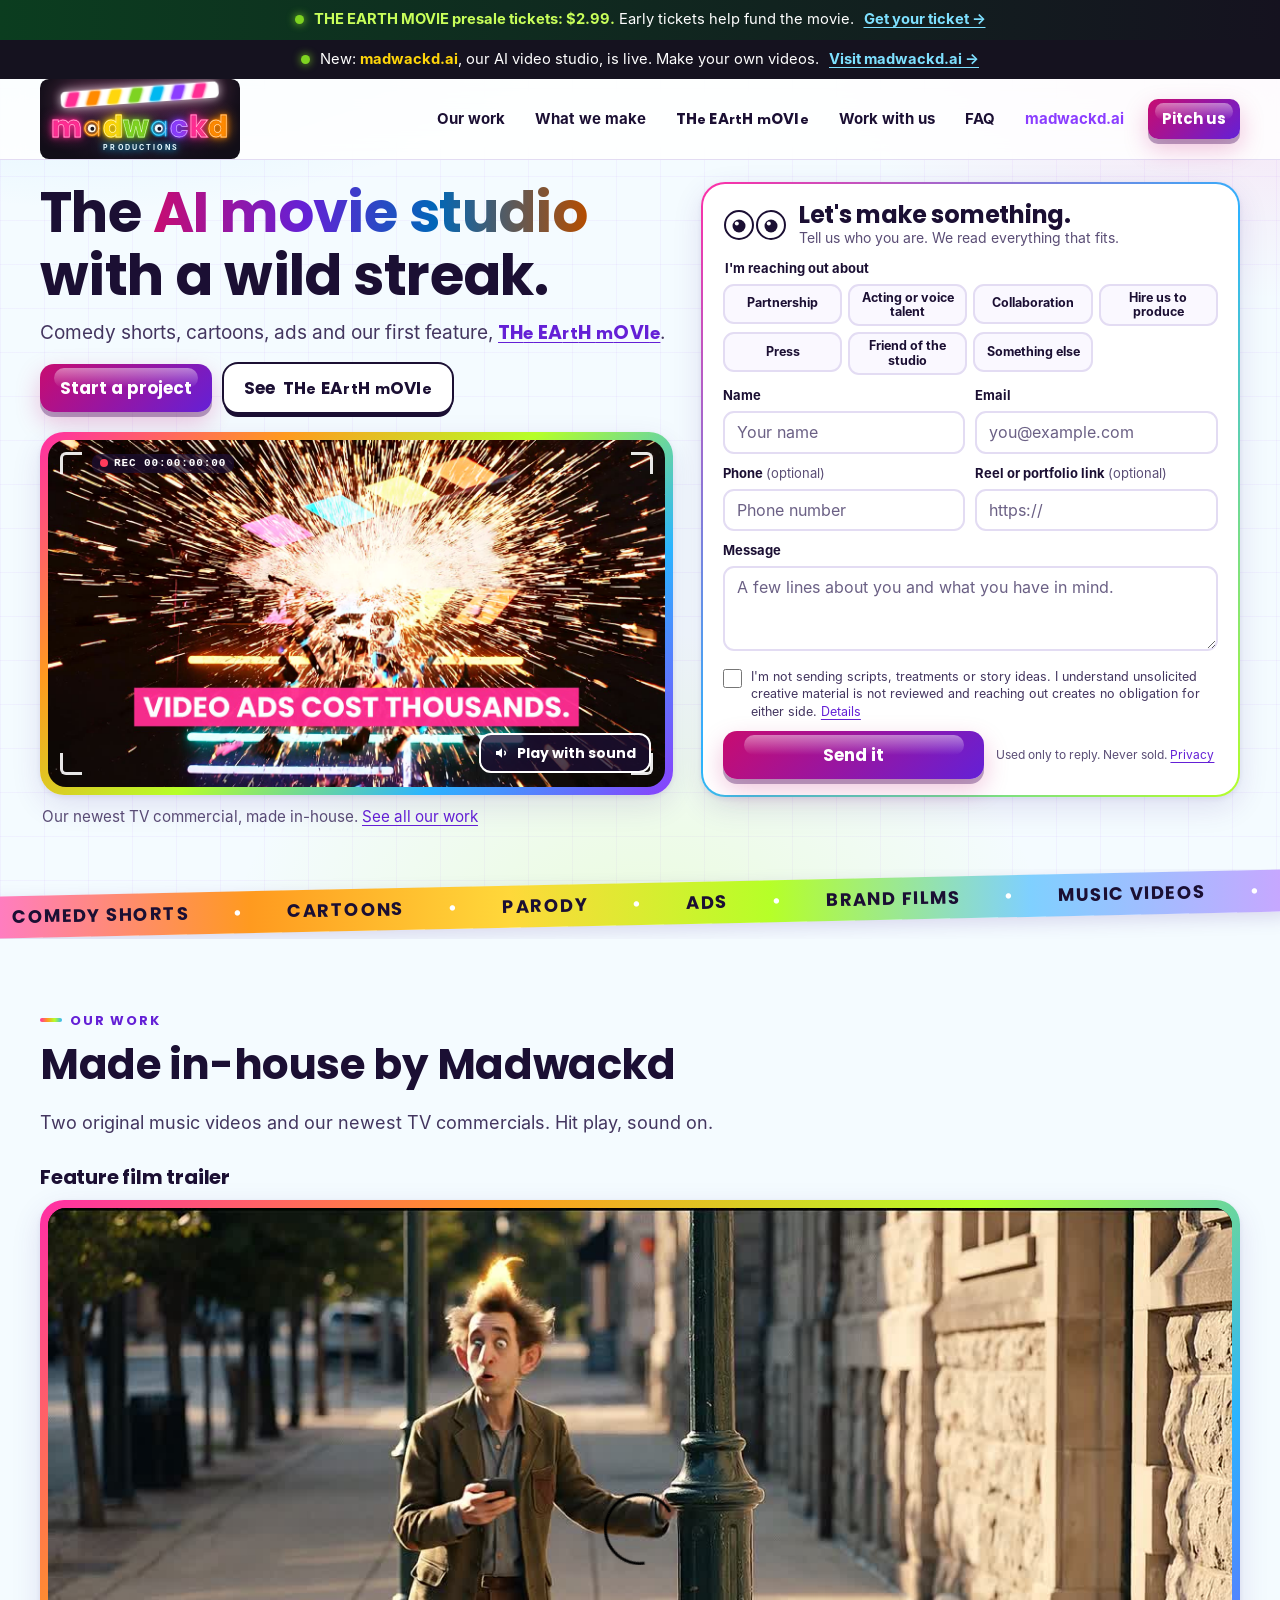
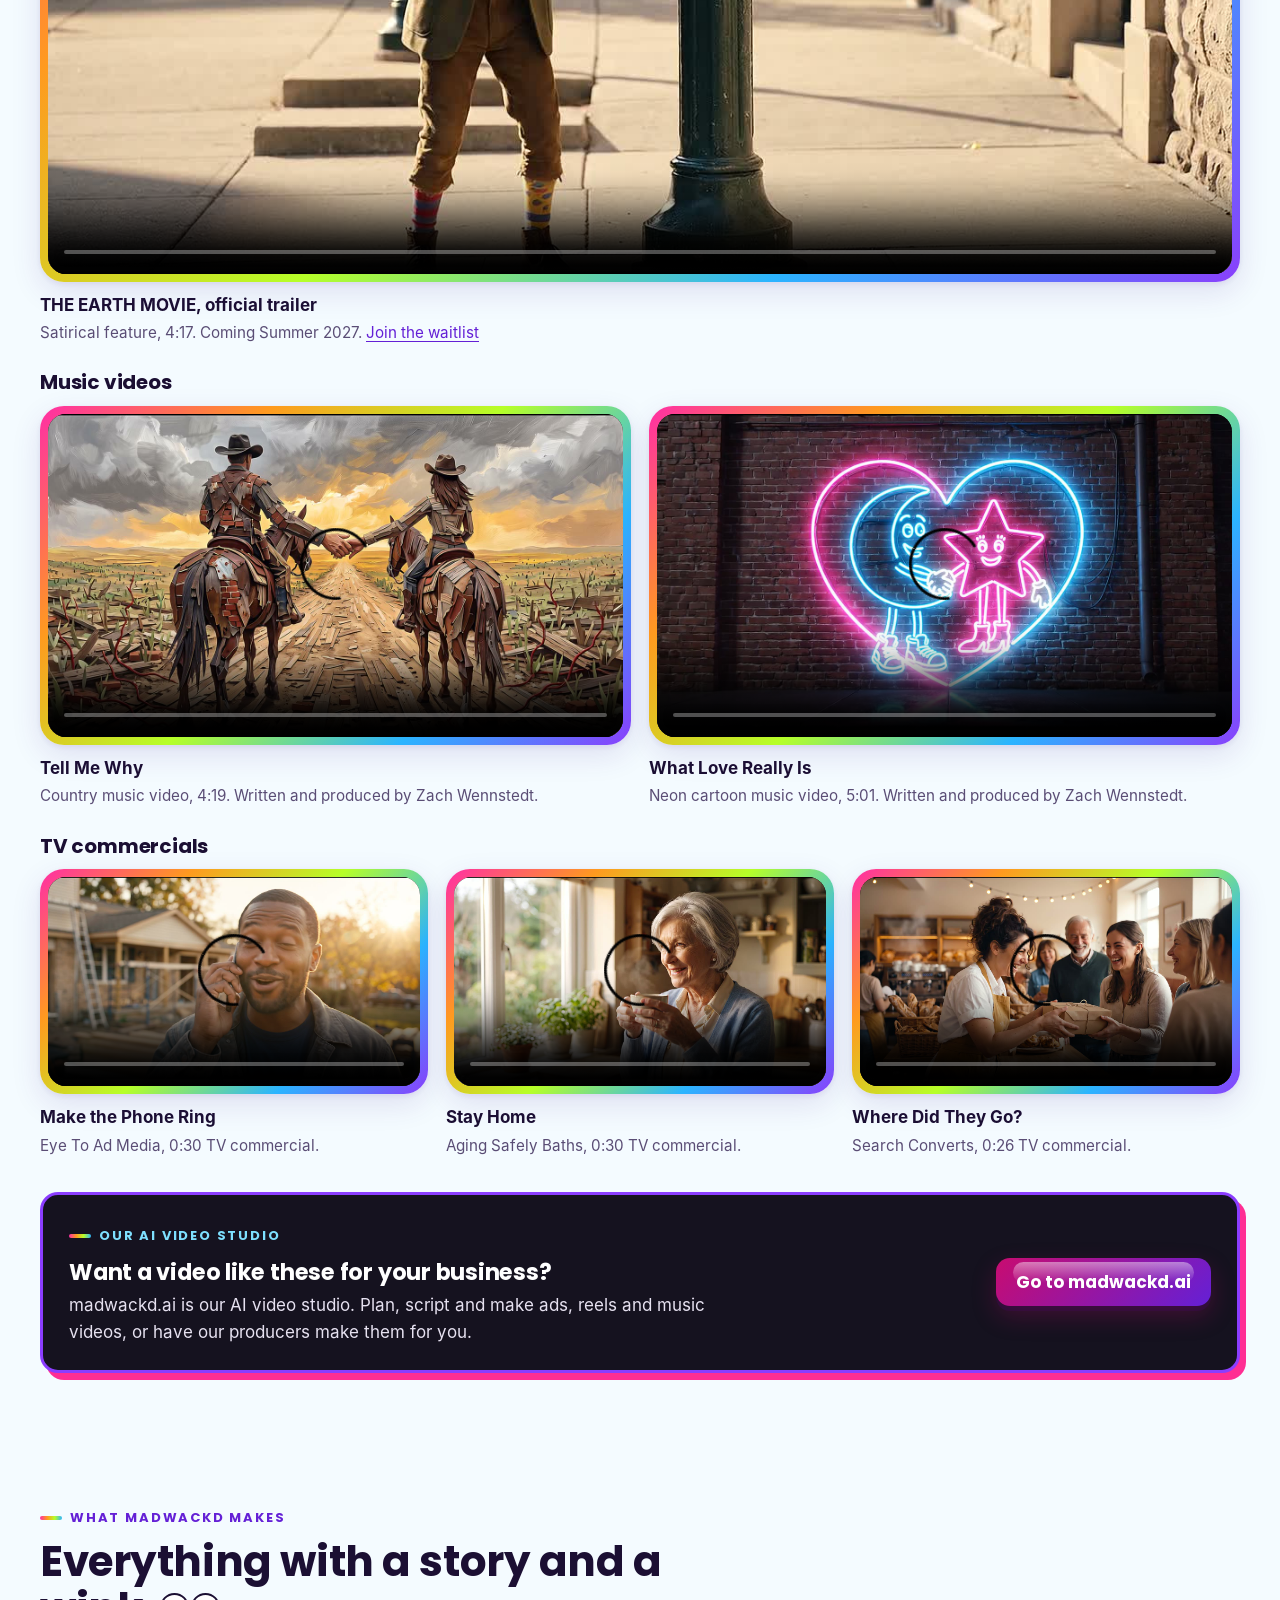
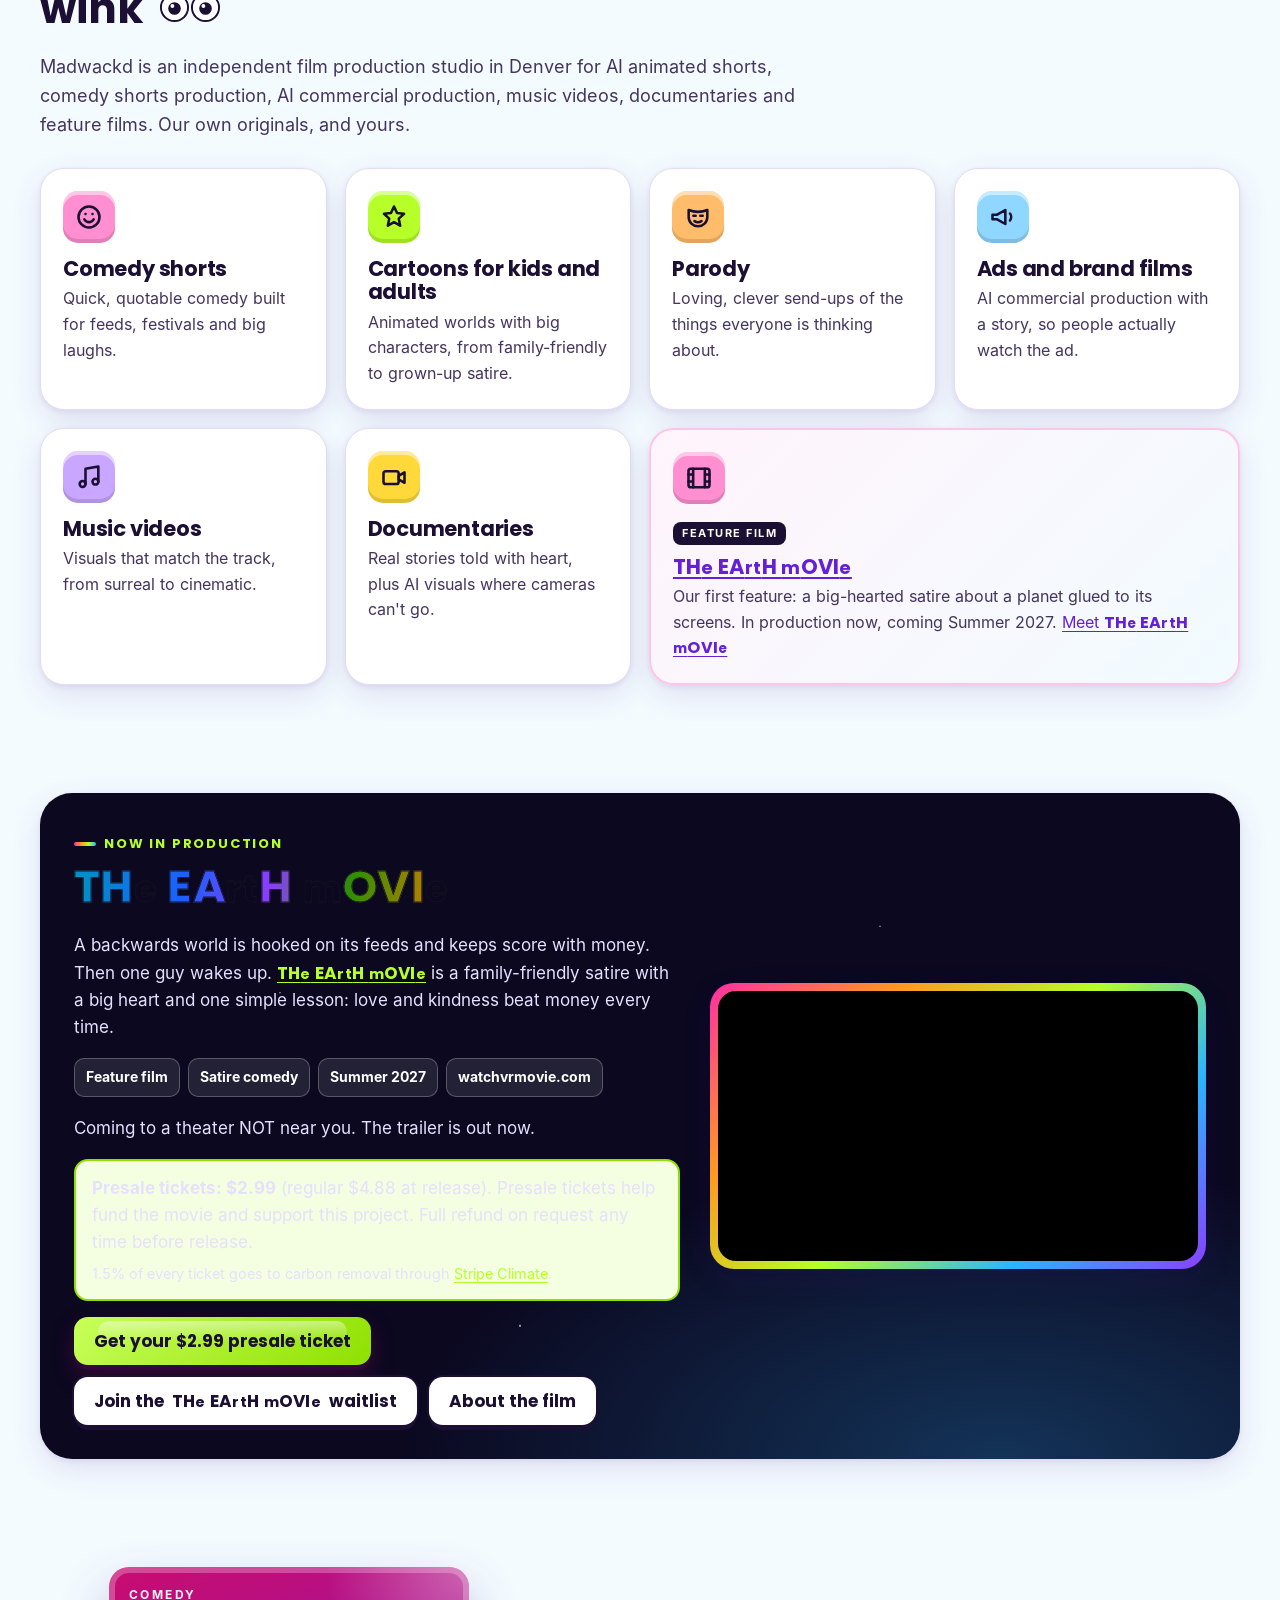
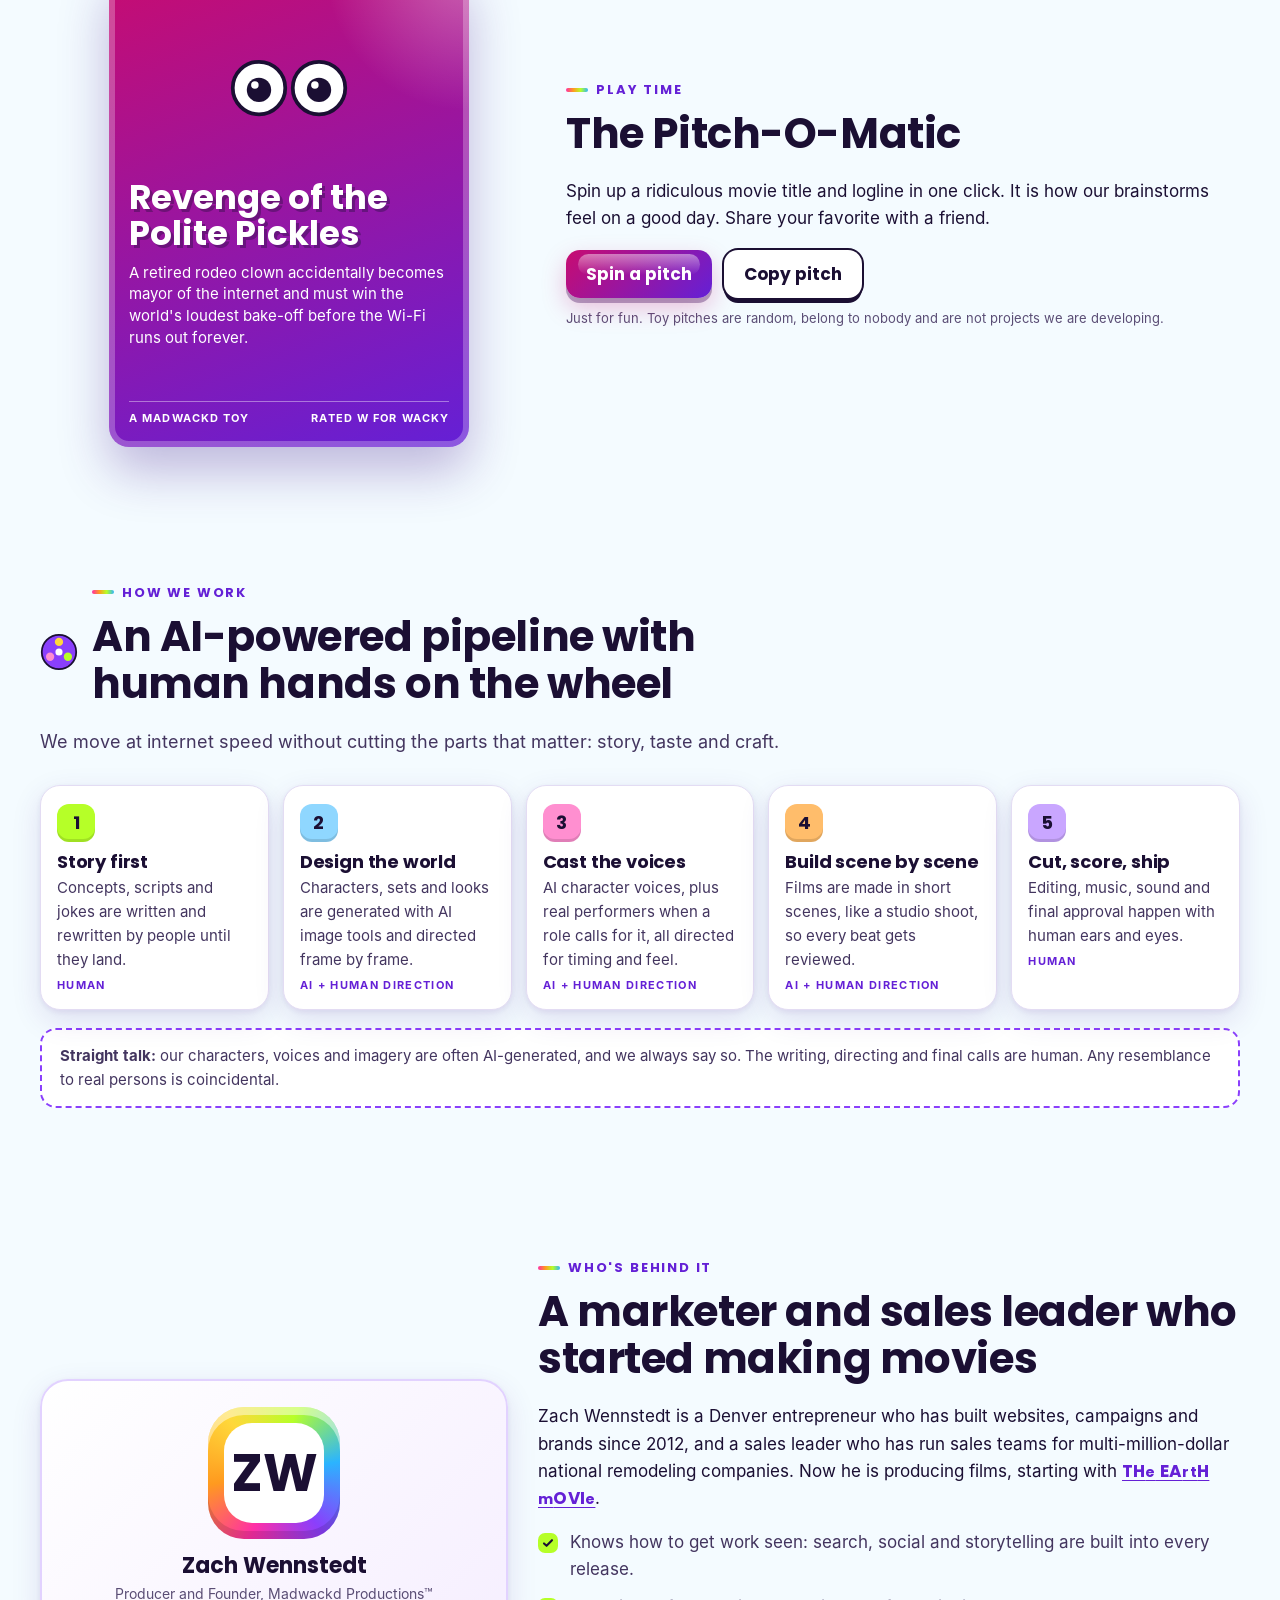
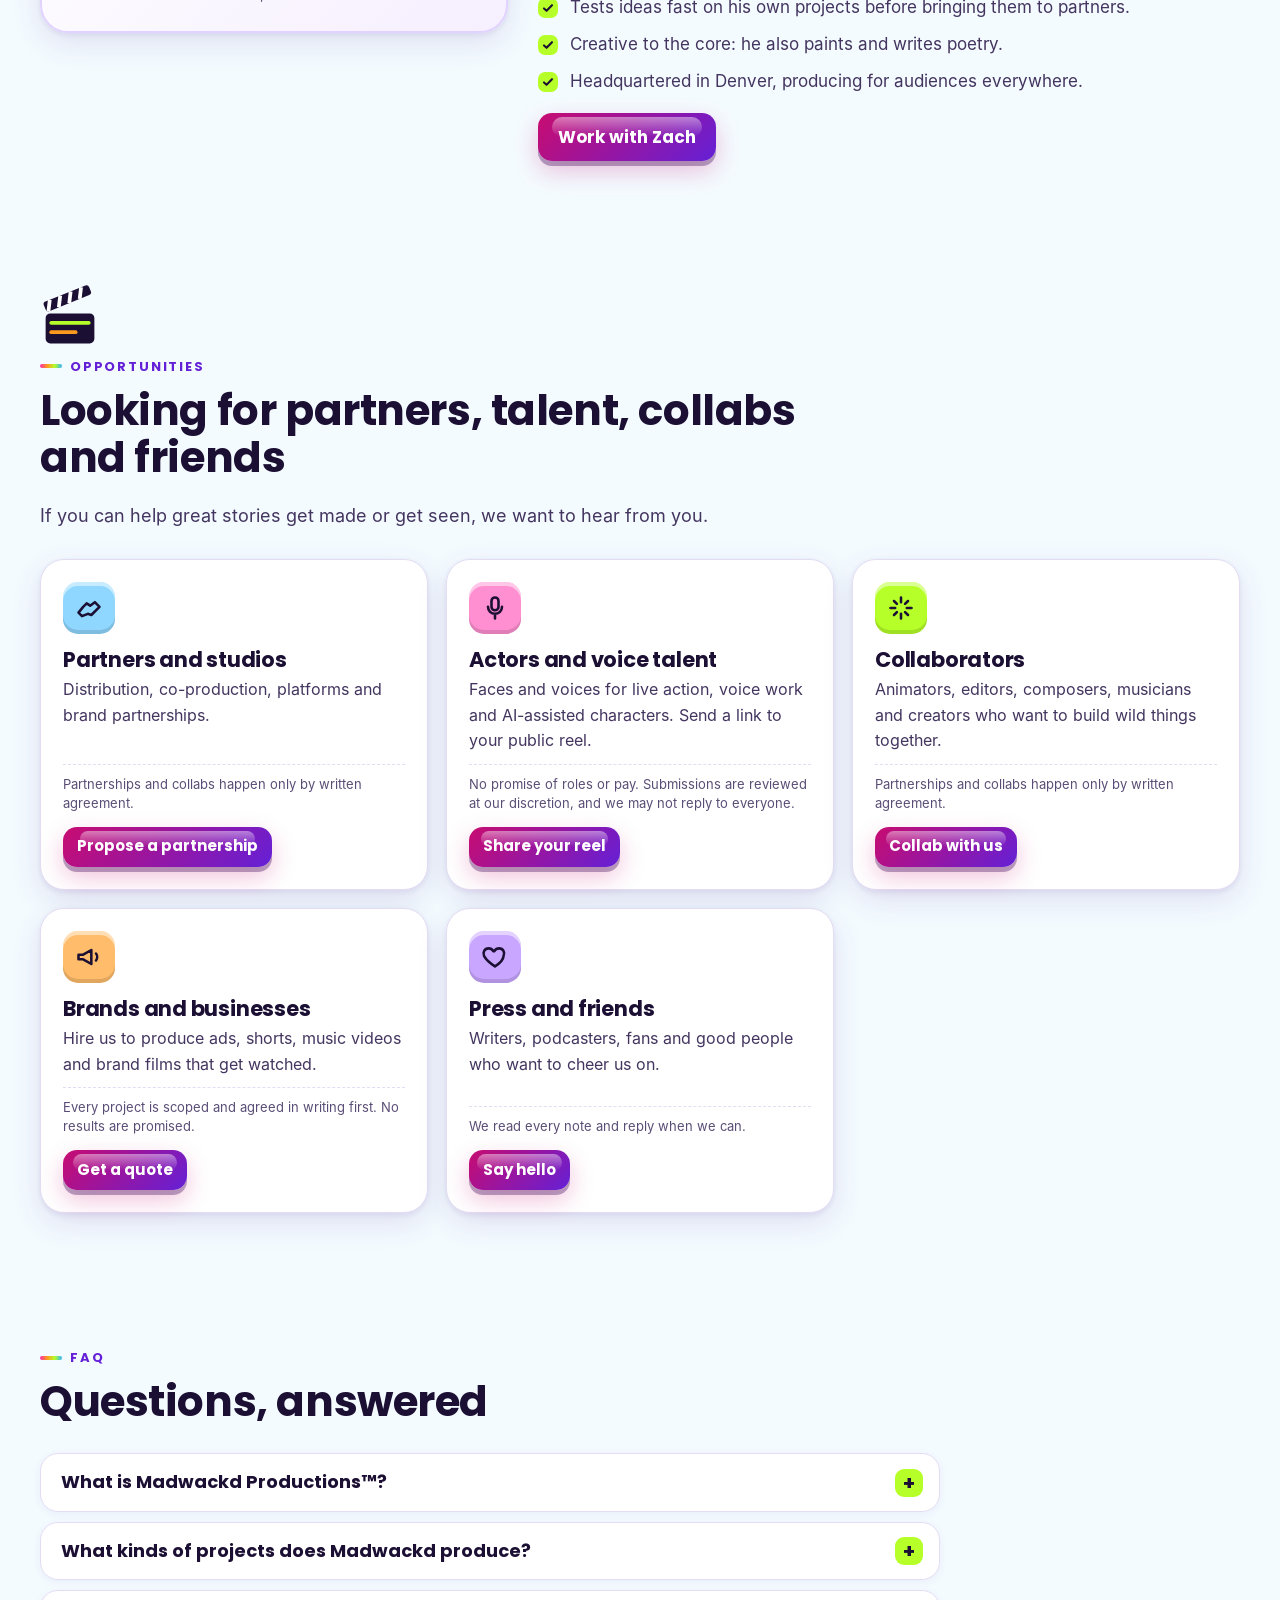
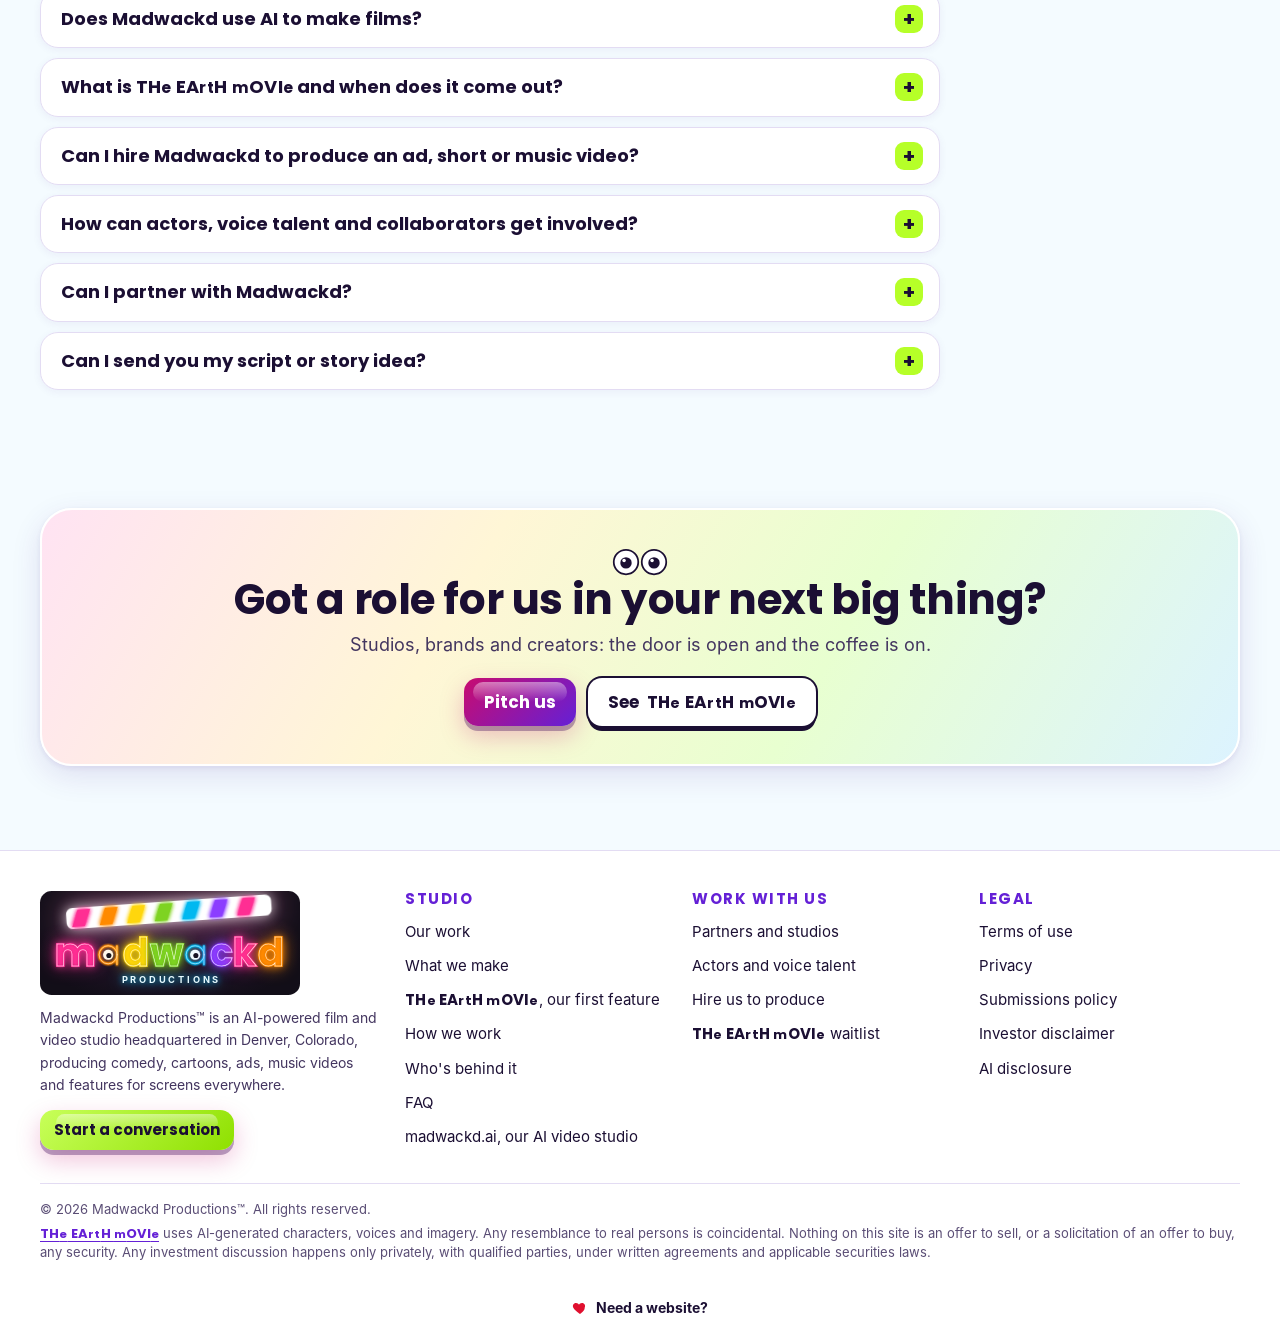
==== commit b427ba71: "Forms: route all leads to our own lead server (lead-send.js v2); drop FormSubmit Co-Authored-By: Cla" ====
--- a/index.html
+++ b/index.html
@@ -3,7 +3,7 @@
 <head>
 <meta charset="utf-8">
 <meta name="viewport" content="width=device-width, initial-scale=1">
-<meta http-equiv="Content-Security-Policy" content="default-src 'self'; script-src 'self'; style-src 'self'; img-src 'self' data:; media-src 'self'; font-src 'self'; connect-src https://formsubmit.co; form-action https://formsubmit.co; base-uri 'self'; object-src 'none'">
+<meta http-equiv="Content-Security-Policy" content="default-src 'self'; script-src 'self'; style-src 'self'; img-src 'self' data:; media-src 'self'; font-src 'self'; connect-src https://clients.eyetoad.com; form-action https://clients.eyetoad.com; base-uri 'self'; object-src 'none'">
 <meta name="referrer" content="strict-origin-when-cross-origin">
 <title>Madwackd Productions&trade; | AI Movie Studio and Film Production, Denver</title>
 <meta name="description" content="Madwackd Productions is a Denver AI movie studio making comedy shorts, animated cartoons, ads, music videos and The Earth Movie, a satirical feature coming Summer 2027.">
@@ -34,6 +34,7 @@
 <meta name="twitter:image" content="https://www.madwackd.com/assets/img/og-madwackd.jpg">
 <script type="application/ld+json">{"@context":"https://schema.org","@graph":[{"@type":"Organization","@id":"https://www.madwackd.com/#org","name":"Madwackd Productions","alternateName":["Madwackd","Mad Wackd Productions"],"url":"https://www.madwackd.com/","logo":{"@type":"ImageObject","url":"https://www.madwackd.com/assets/img/icon-512.png","width":512,"height":512},"image":"https://www.madwackd.com/assets/img/og-madwackd.jpg","description":"Madwackd Productions is an AI-powered film and video production studio headquartered in Denver, Colorado. It makes comedy shorts, animated cartoons, parody, ads and brand films, music videos, documentaries and the satirical feature film THe EArtH mOVIe.","slogan":"The AI movie studio with a wild streak.","founder":{"@id":"https://www.madwackd.com/#zach"},"foundingDate":"2026","address":{"@type":"PostalAddress","addressLocality":"Denver","addressRegion":"CO","addressCountry":"US"},"areaServed":"Worldwide","knowsAbout":["AI film production","AI animated shorts","Comedy shorts production","AI commercial production","Music video production","Independent film production","Satire and parody"]},{"@type":"Person","@id":"https://www.madwackd.com/#zach","name":"Zach Wennstedt","alternateName":"Zachary Tye Wennstedt","jobTitle":"Producer and Founder","worksFor":{"@id":"https://www.madwackd.com/#org"},"homeLocation":{"@type":"Place","name":"Denver, Colorado"},"url":"https://www.madwackd.com/#who","description":"Zach Wennstedt is a Denver entrepreneur, marketer since 2012 and sales leader who founded Madwackd Productions and is producing the satirical feature film THe EArtH mOVIe.","knowsAbout":["Film production","AI filmmaking","Marketing","Sales leadership"]},{"@type":"WebSite","@id":"https://www.madwackd.com/#site","url":"https://www.madwackd.com/","name":"Madwackd Productions","inLanguage":"en-US","publisher":{"@id":"https://www.madwackd.com/#org"}},{"@type":"WebPage","@id":"https://www.madwackd.com/#webpage","url":"https://www.madwackd.com/","name":"Madwackd Productions | AI Movie Studio and Film Production, Denver","description":"Madwackd Productions is a Denver AI movie studio making comedy shorts, animated cartoons, ads, music videos and The Earth Movie, a satirical feature coming Summer 2027.","isPartOf":{"@id":"https://www.madwackd.com/#site"},"about":{"@id":"https://www.madwackd.com/#org"},"inLanguage":"en-US","speakable":{"@type":"SpeakableSpecification","cssSelector":["h1",".lede",".speak"]},"breadcrumb":{"@id":"https://www.madwackd.com/#crumbs"},"primaryImageOfPage":{"@type":"ImageObject","url":"https://www.madwackd.com/assets/img/icon-512.png"},"mentions":{"@id":"https://www.madwackd.com/earth/#movie"}},{"@type":"Movie","@id":"https://www.madwackd.com/earth/#movie","name":"THe EArtH mOVIe","alternateName":["The Earth Movie","EARTH"],"sameAs":"https://www.theearthmovie.com/","url":"https://www.madwackd.com/earth/","description":"THe EArtH mOVIe (The Earth Movie) is an AI-made, family-friendly satirical feature film from Madwackd Productions about a backwards world addicted to its feeds, where one guy wakes up and discovers that love and kindness matter more than money. It is currently in production and planned for release in Summer 2027 at watchvrmovie.com.","image":"https://www.madwackd.com/assets/img/og-earth.jpg","genre":["Comedy","Satire"],"inLanguage":"en","creator":{"@id":"https://www.madwackd.com/#zach"},"producer":{"@id":"https://www.madwackd.com/#zach"},"productionCompany":{"@id":"https://www.madwackd.com/#org"},"sameAs":"https://www.theearthmovie.com/"},{"@type":"FAQPage","@id":"https://www.madwackd.com/#faq","mainEntity":[{"@type":"Question","name":"What is Madwackd Productions?","acceptedAnswer":{"@type":"Answer","text":"Madwackd Productions is an AI-powered film and video production studio headquartered in Denver, Colorado, founded by producer Zach Wennstedt. We make comedy shorts, cartoons, parody, ads, brand films, music videos and documentaries, and our first feature film, THe EArtH mOVIe, is in production."}},{"@type":"Question","name":"What kinds of projects does Madwackd produce?","acceptedAnswer":{"@type":"Answer","text":"Comedy shorts, animated cartoons for kids and adults, parody, commercials and brand films, music videos, documentaries and feature films. We produce our own originals and take on hired projects for businesses, brands and artists."}},{"@type":"Question","name":"Does Madwackd use AI to make films?","acceptedAnswer":{"@type":"Answer","text":"Yes, and we say so openly. We use AI tools to create characters, voices and imagery, and every project is written, directed, edited and approved by people. AI gives us speed and wild visuals. Human taste decides what makes the cut."}},{"@type":"Question","name":"What is THe EArtH mOVIe and when does it come out?","acceptedAnswer":{"@type":"Answer","text":"THe EArtH mOVIe is a family-friendly satirical feature about a backwards world addicted to its feeds, where one guy wakes up and learns that love and kindness matter more than money. It is in production and planned for Summer 2027 at watchvrmovie.com. You can join the waitlist at theearthmovie.com."}},{"@type":"Question","name":"Can I hire Madwackd to produce an ad, short or music video?","acceptedAnswer":{"@type":"Answer","text":"Yes. Choose \"Hire us to produce\" in the form and tell us what you need, your timeline and a rough budget range. Every project is scoped and agreed in writing before work begins."}},{"@type":"Question","name":"How can actors, voice talent and collaborators get involved?","acceptedAnswer":{"@type":"Answer","text":"Use the form and include a link to your public reel or portfolio. There is no promise of roles or pay, submissions are reviewed at our discretion, and we may not be able to reply to everyone."}},{"@type":"Question","name":"Can I partner with Madwackd?","acceptedAnswer":{"@type":"Answer","text":"We welcome conversations with partners, studios and brands through the Work with us form. Nothing on this site is an offer to sell, or a solicitation of an offer to buy, any security."}},{"@type":"Question","name":"Can I send you my script or story idea?","acceptedAnswer":{"@type":"Answer","text":"Please don't. We do not accept unsolicited scripts, treatments or story ideas, and unsolicited creative material is not reviewed and creates no obligation. It is standard studio practice and protects both sides. Links to public reels and portfolios are welcome."}}]},{"@type":"BreadcrumbList","@id":"https://www.madwackd.com/#crumbs","itemListElement":[{"@type":"ListItem","position":1,"name":"Home","item":"https://www.madwackd.com/"}]},{"@type":"VideoObject","@id":"https://www.madwackd.com/#video-tell-me-why","name":"Tell Me Why (music video)","description":"Country music video written and produced by Zach Wennstedt. A Madwackd production.","thumbnailUrl":"https://www.madwackd.com/assets/media/tell-me-why.jpg","contentUrl":"https://www.madwackd.com/assets/media/tell-me-why-720.mp4","uploadDate":"2026-11-06T12:00:00-07:00","duration":"PT4M19S","productionCompany":{"@id":"https://www.madwackd.com/#org"}},{"@type":"VideoObject","@id":"https://www.madwackd.com/#video-what-love-really-is","name":"What Love Really Is (music video)","description":"Neon cartoon music video written and produced by Zach Wennstedt. A Madwackd production.","thumbnailUrl":"https://www.madwackd.com/assets/media/what-love-really-is.jpg","contentUrl":"https://www.madwackd.com/assets/media/what-love-really-is-720.mp4","uploadDate":"2026-11-06T12:00:00-07:00","duration":"PT5M1S","productionCompany":{"@id":"https://www.madwackd.com/#org"}},{"@type":"VideoObject","@id":"https://www.madwackd.com/#video-make-the-phone-ring","name":"Make the Phone Ring (Eye To Ad Media TV commercial)","description":"30-second TV commercial made by Madwackd.","thumbnailUrl":"https://www.madwackd.com/assets/media/eyetoadmedia-makethephonering-16x9.jpg","contentUrl":"https://www.madwackd.com/assets/media/eyetoadmedia-makethephonering-16x9-720.mp4","uploadDate":"2026-11-06T12:00:00-07:00","duration":"PT30S","productionCompany":{"@id":"https://www.madwackd.com/#org"}},{"@type":"VideoObject","@id":"https://www.madwackd.com/#video-stay-home","name":"Stay Home (Aging Safely Baths TV commercial)","description":"30-second TV commercial made by Madwackd.","thumbnailUrl":"https://www.madwackd.com/assets/media/agingsafelybaths-stayhome-16x9.jpg","contentUrl":"https://www.madwackd.com/assets/media/agingsafelybaths-stayhome-16x9-720.mp4","uploadDate":"2026-11-06T12:00:00-07:00","duration":"PT30S","productionCompany":{"@id":"https://www.madwackd.com/#org"}},{"@type":"VideoObject","@id":"https://www.madwackd.com/#video-where-did-they-go","name":"Where Did They Go? (Search Converts TV commercial)","description":"26-second TV commercial made by Madwackd.","thumbnailUrl":"https://www.madwackd.com/assets/media/searchconverts-wheredidtheygo-16x9.jpg","contentUrl":"https://www.madwackd.com/assets/media/searchconverts-wheredidtheygo-16x9-720.mp4","uploadDate":"2026-11-06T12:00:00-07:00","duration":"PT26S","productionCompany":{"@id":"https://www.madwackd.com/#org"}},{"@type":"VideoObject","@id":"https://www.madwackd.com/#video-studio-commercial","name":"Madwackd studio TV commercial","description":"27-second TV commercial made by Madwackd.","thumbnailUrl":"https://www.madwackd.com/assets/media/commercial-poster.jpg","contentUrl":"https://www.madwackd.com/assets/media/commercial-1280.mp4","uploadDate":"2026-11-06T12:00:00-07:00","duration":"PT27S","productionCompany":{"@id":"https://www.madwackd.com/#org"}}]}</script>
 <script src="/assets/site.js" defer></script>
+<script src="/lead-send.js" defer></script>
 </head>
 <body>
 <a class="skip" href="#main">Skip to content</a>
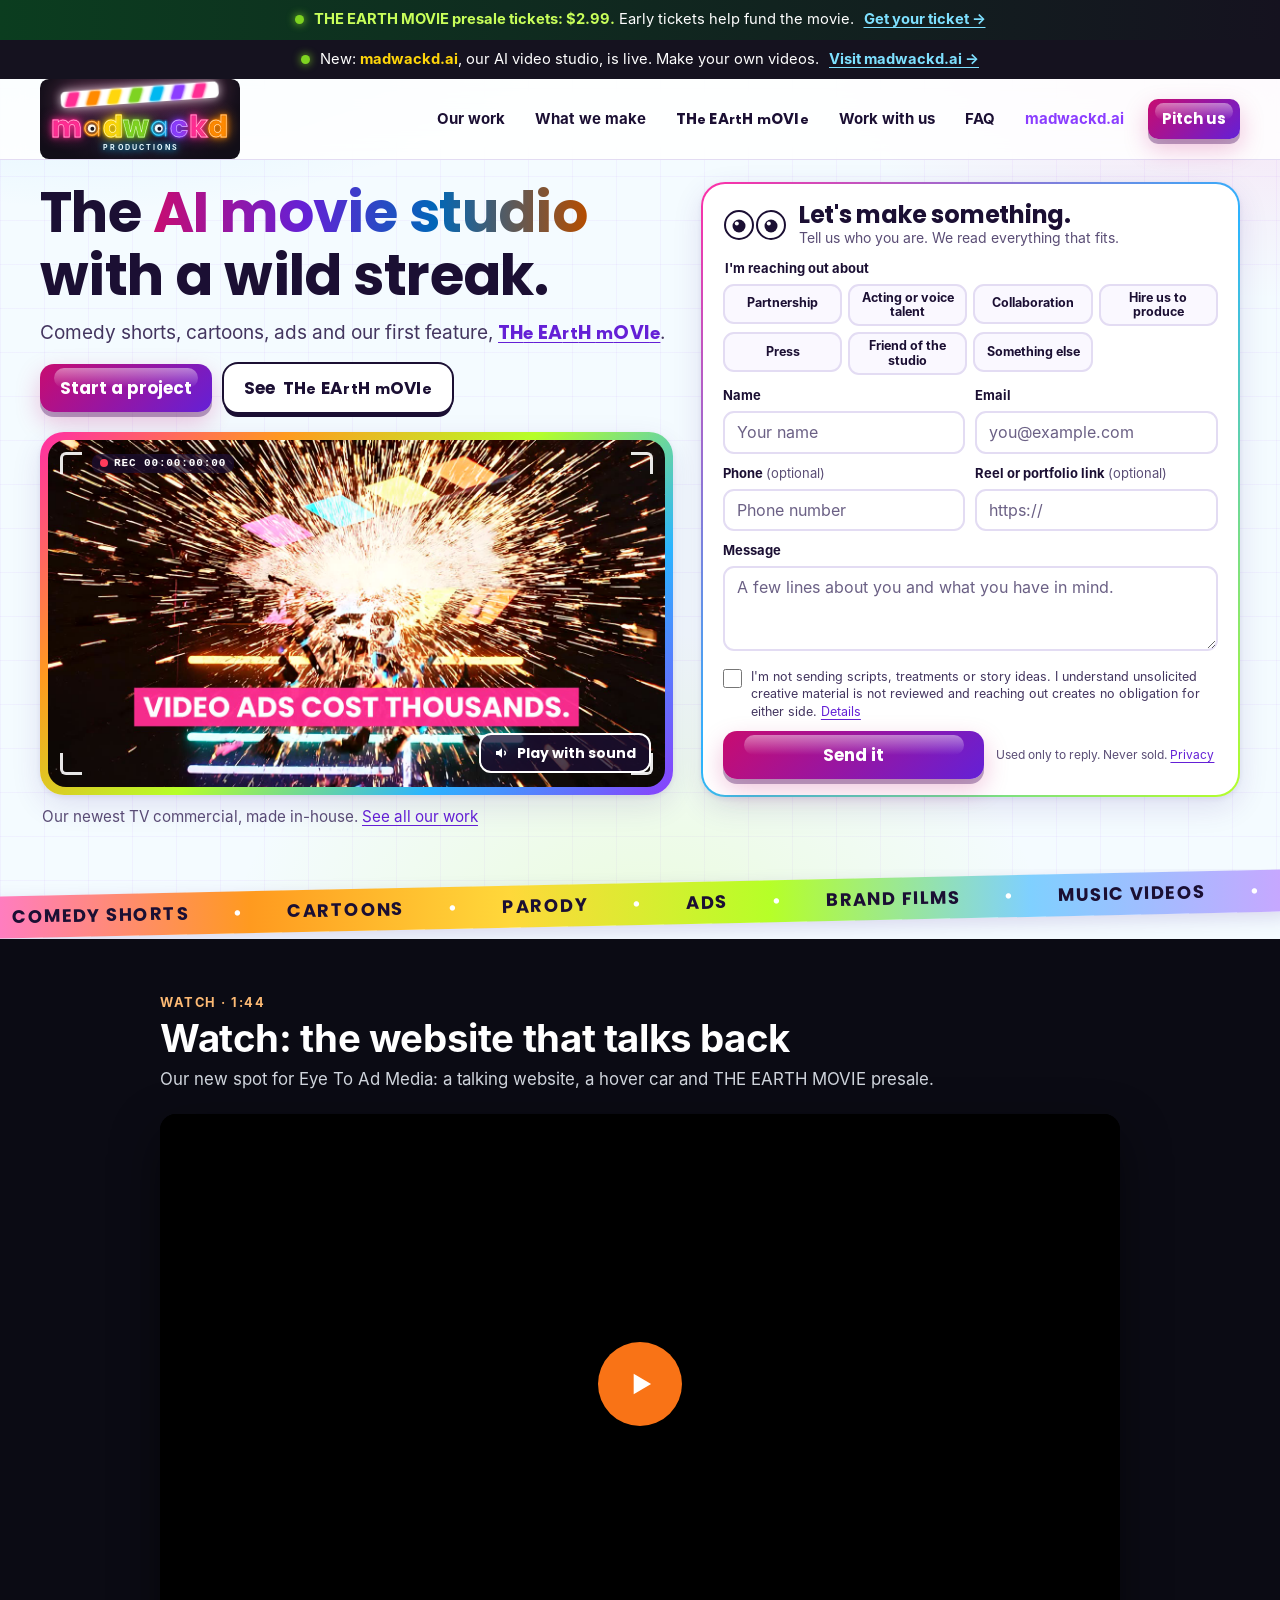
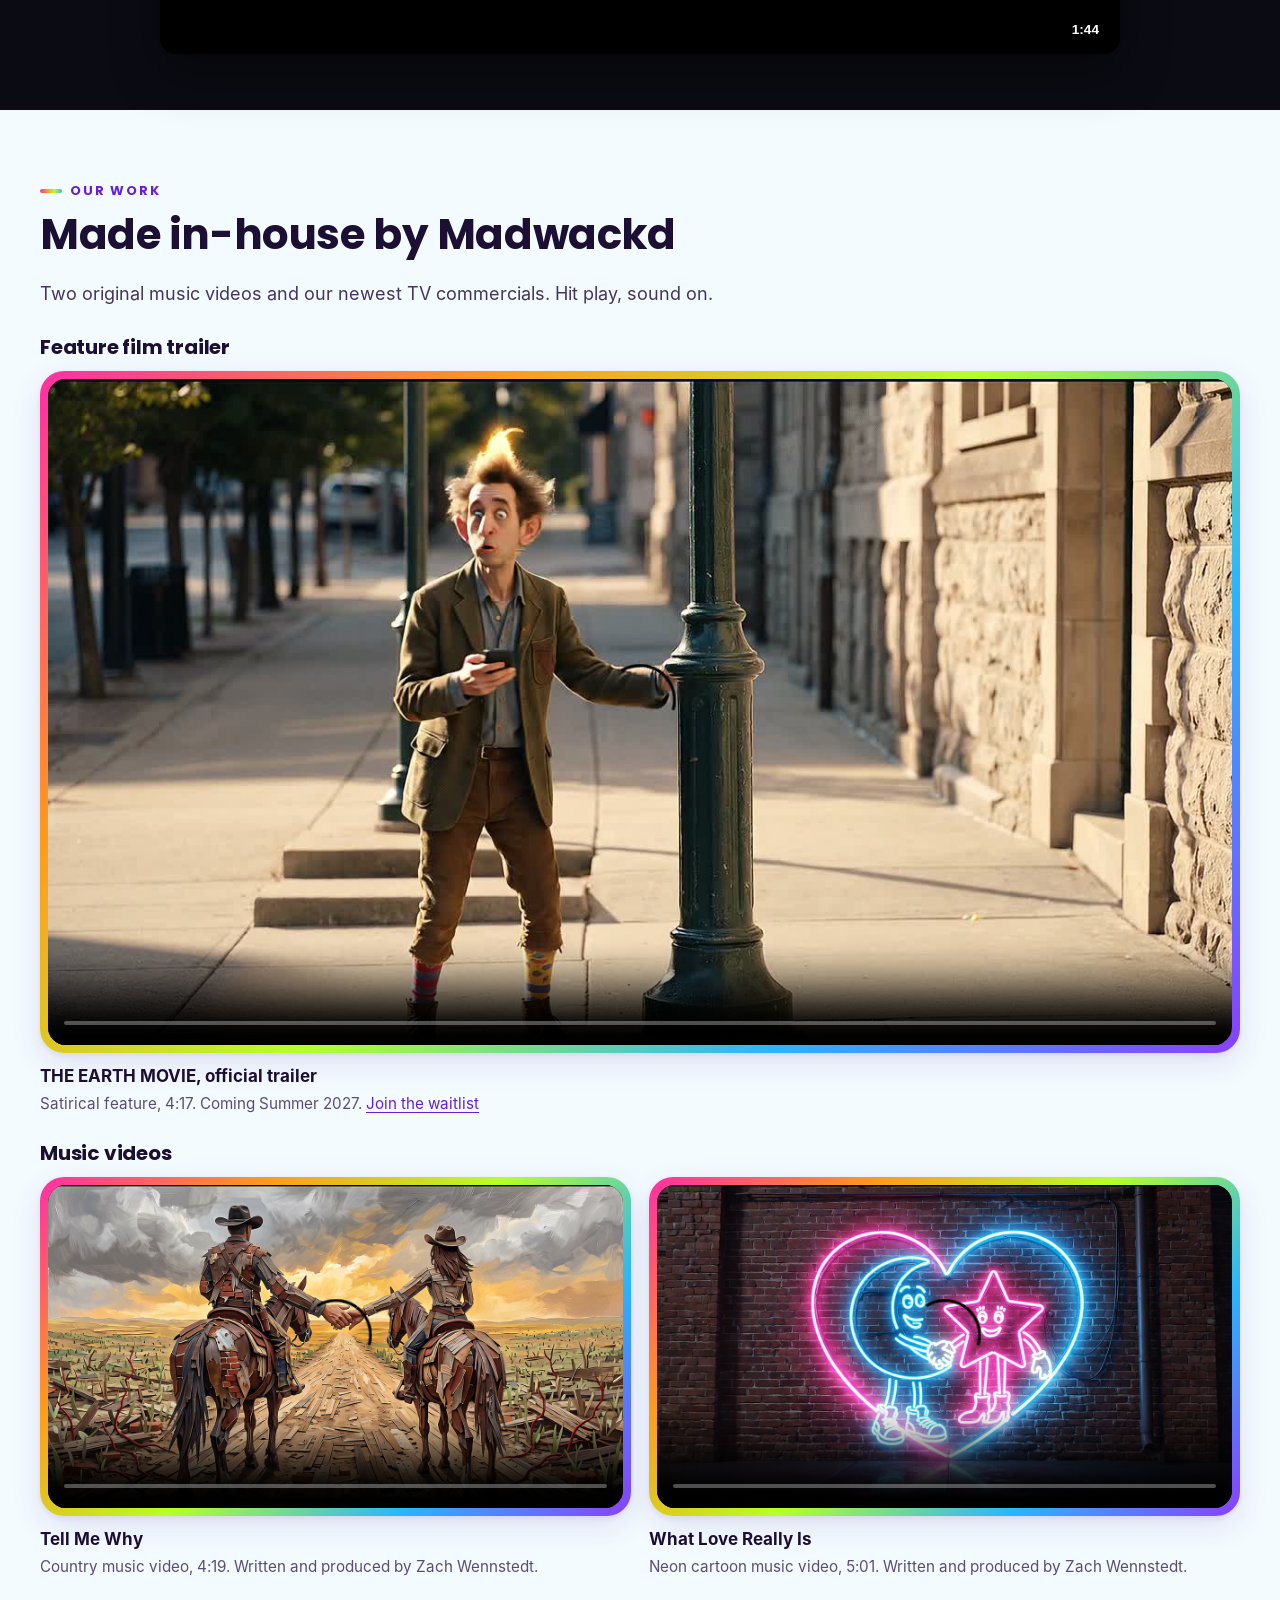
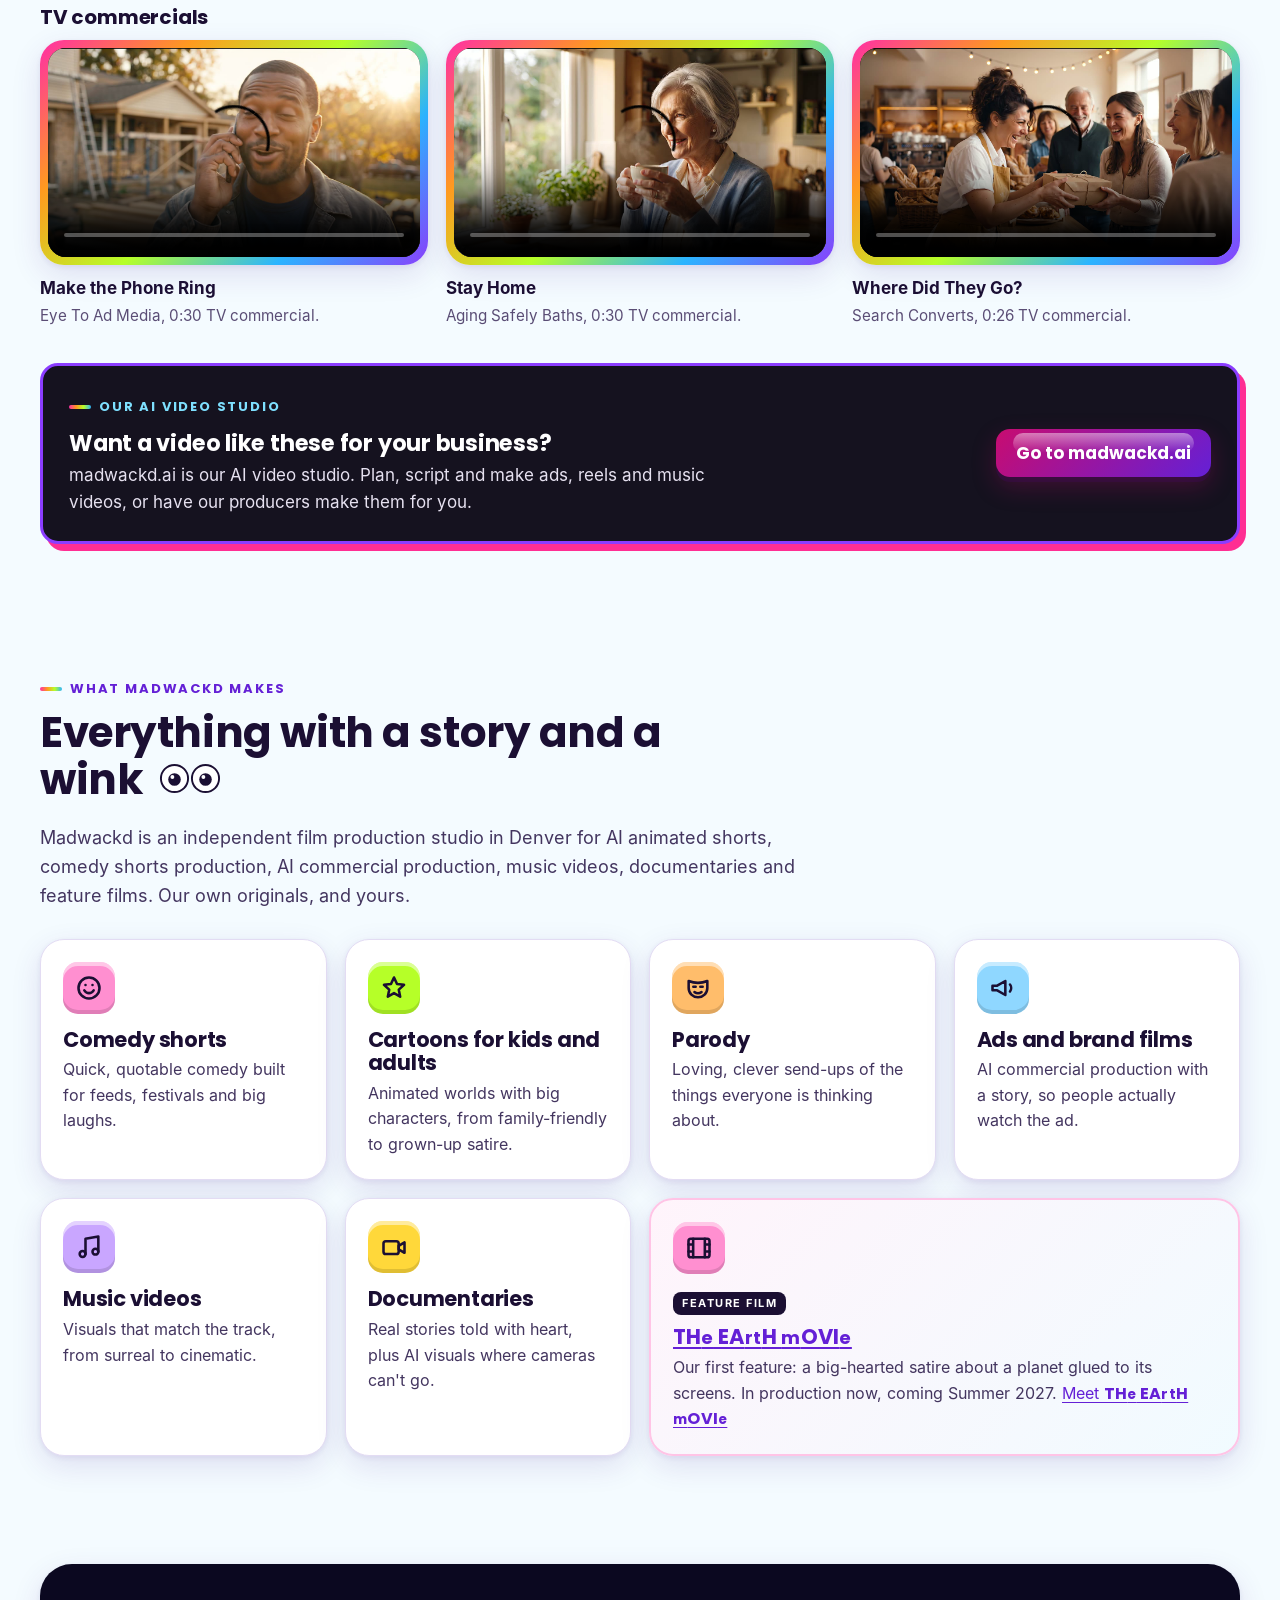
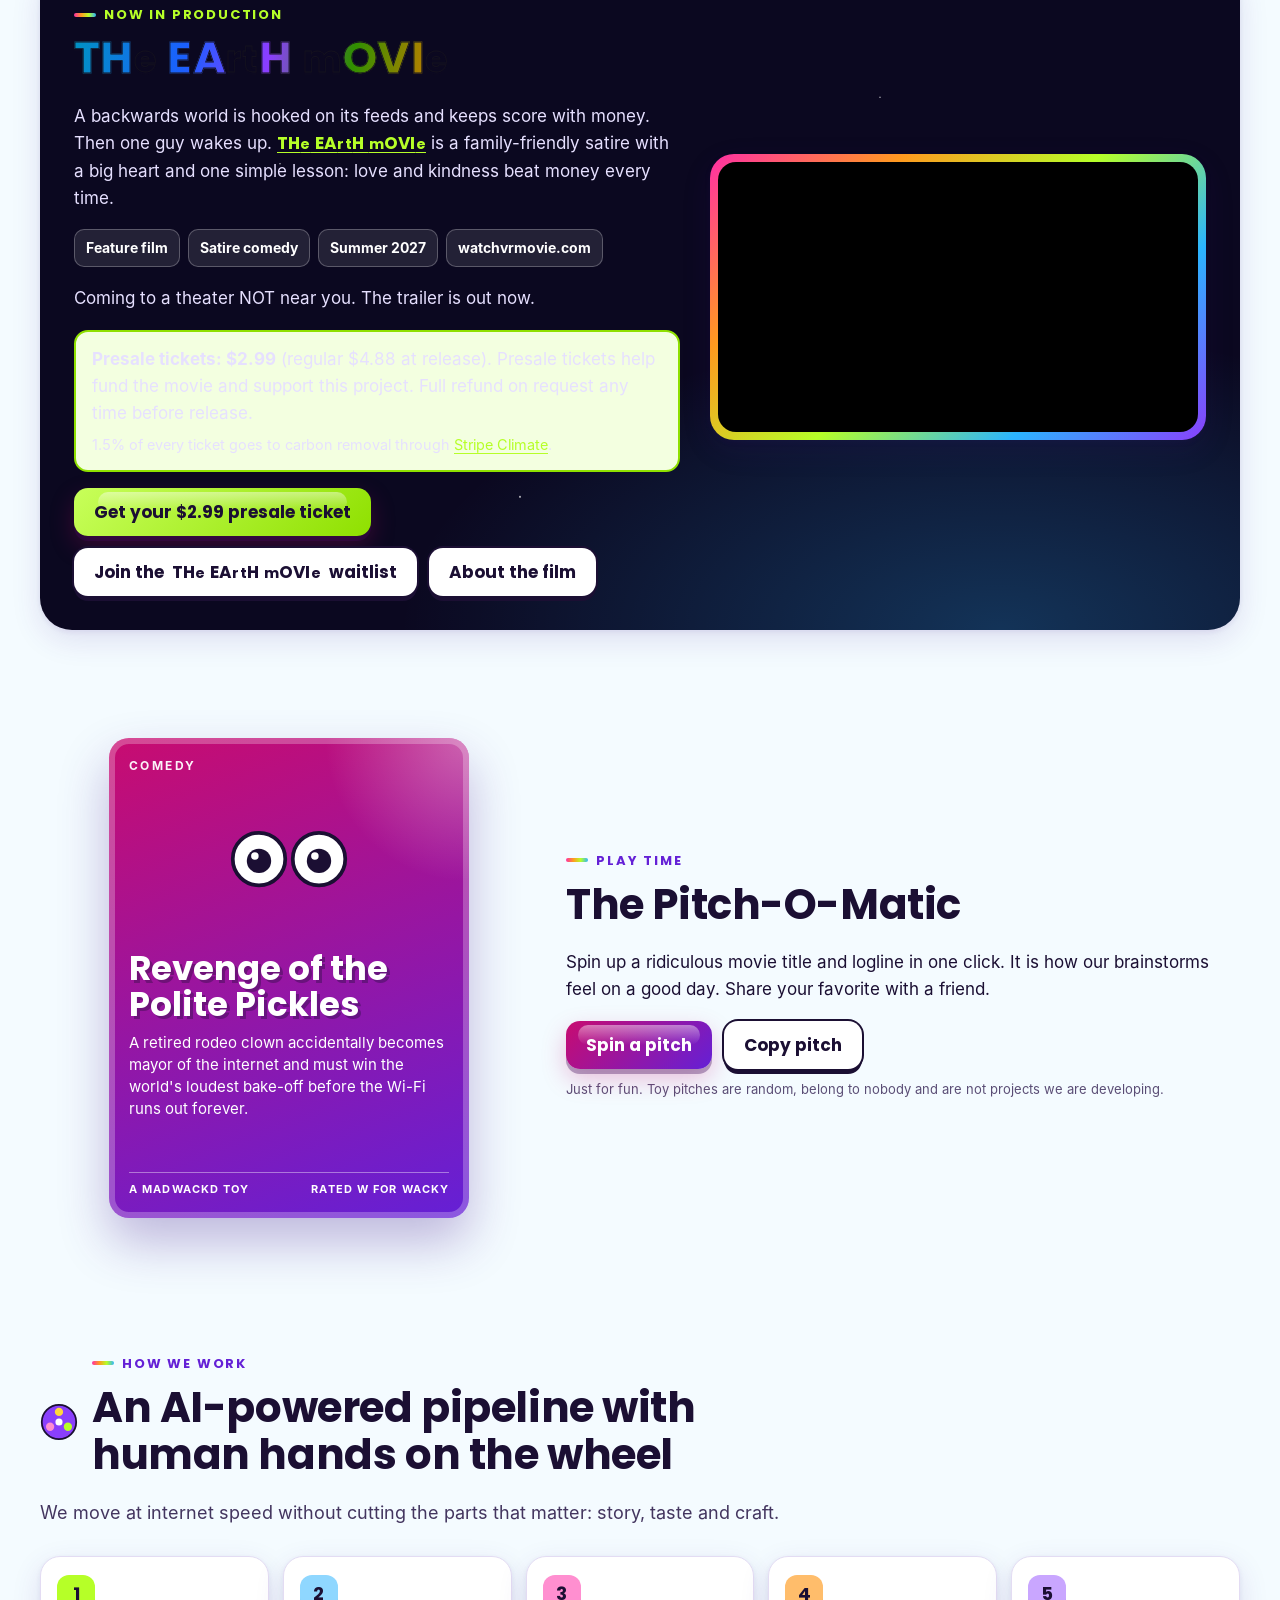
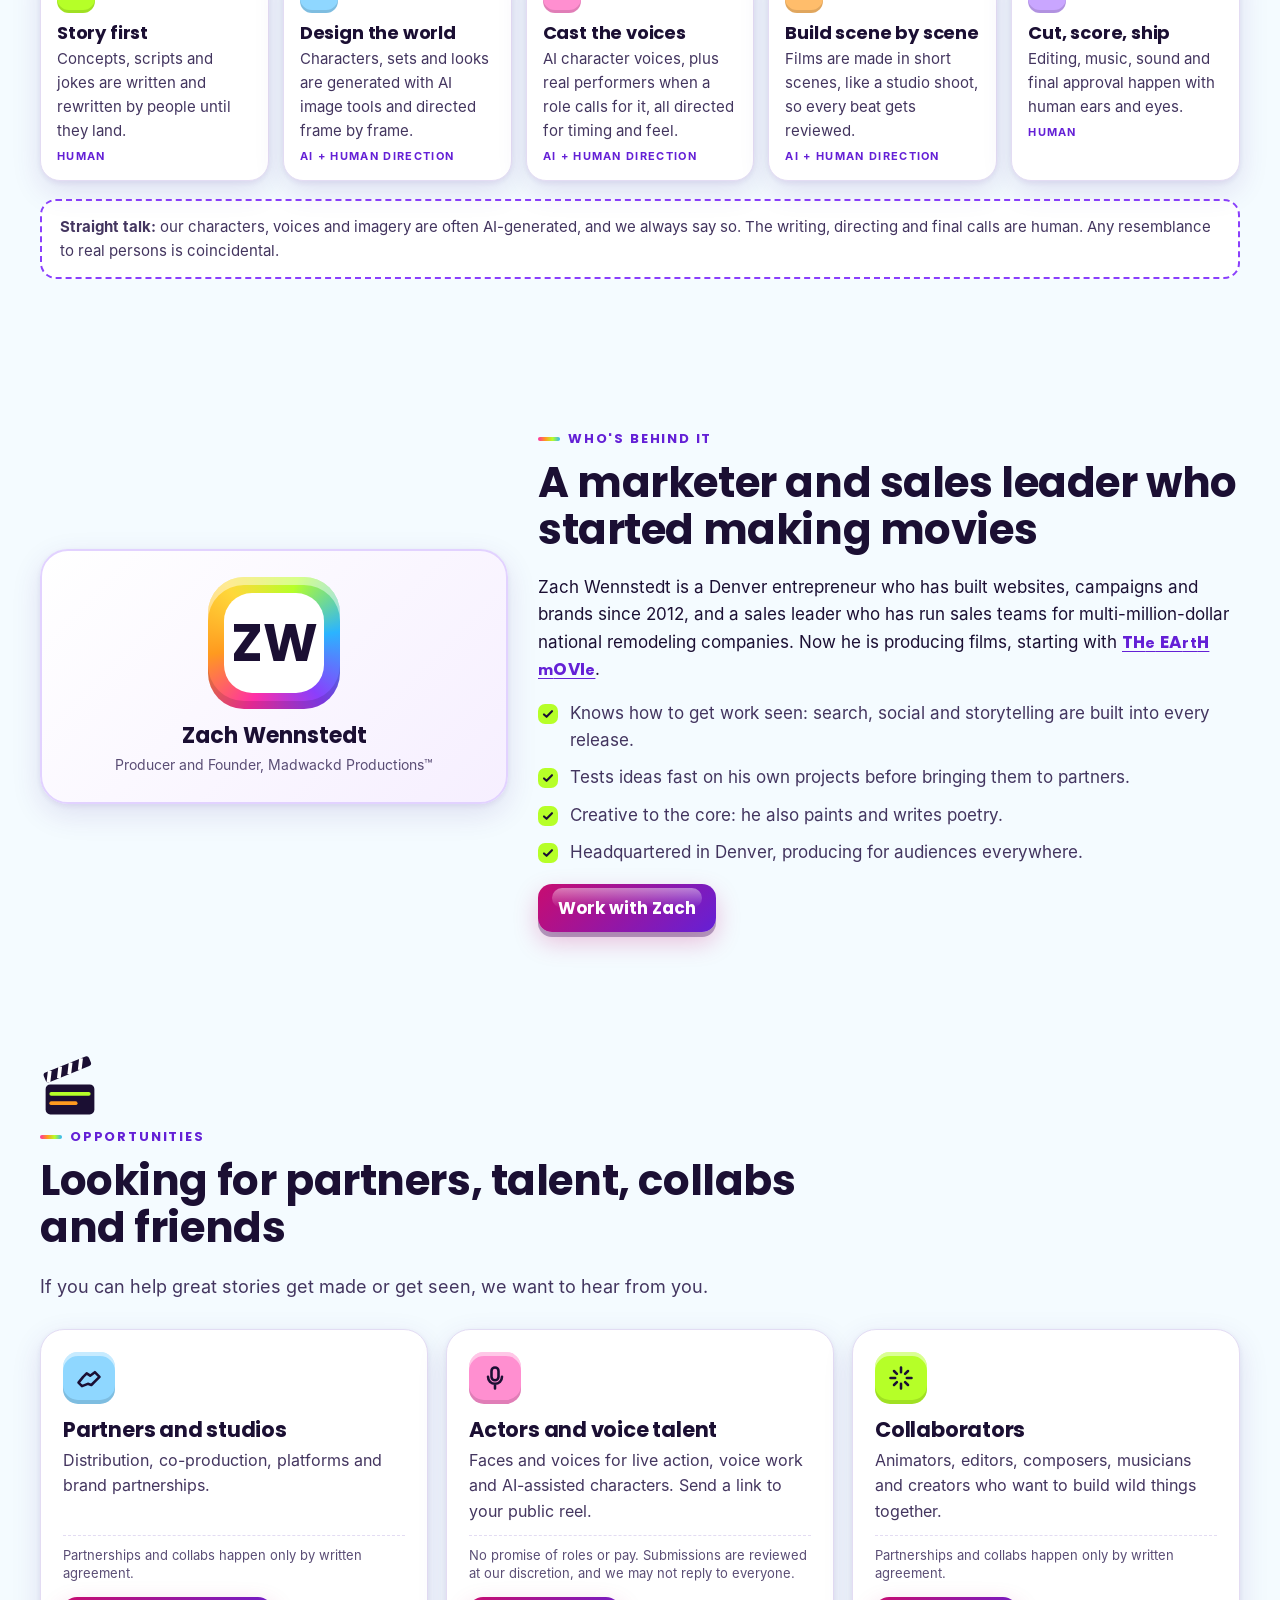
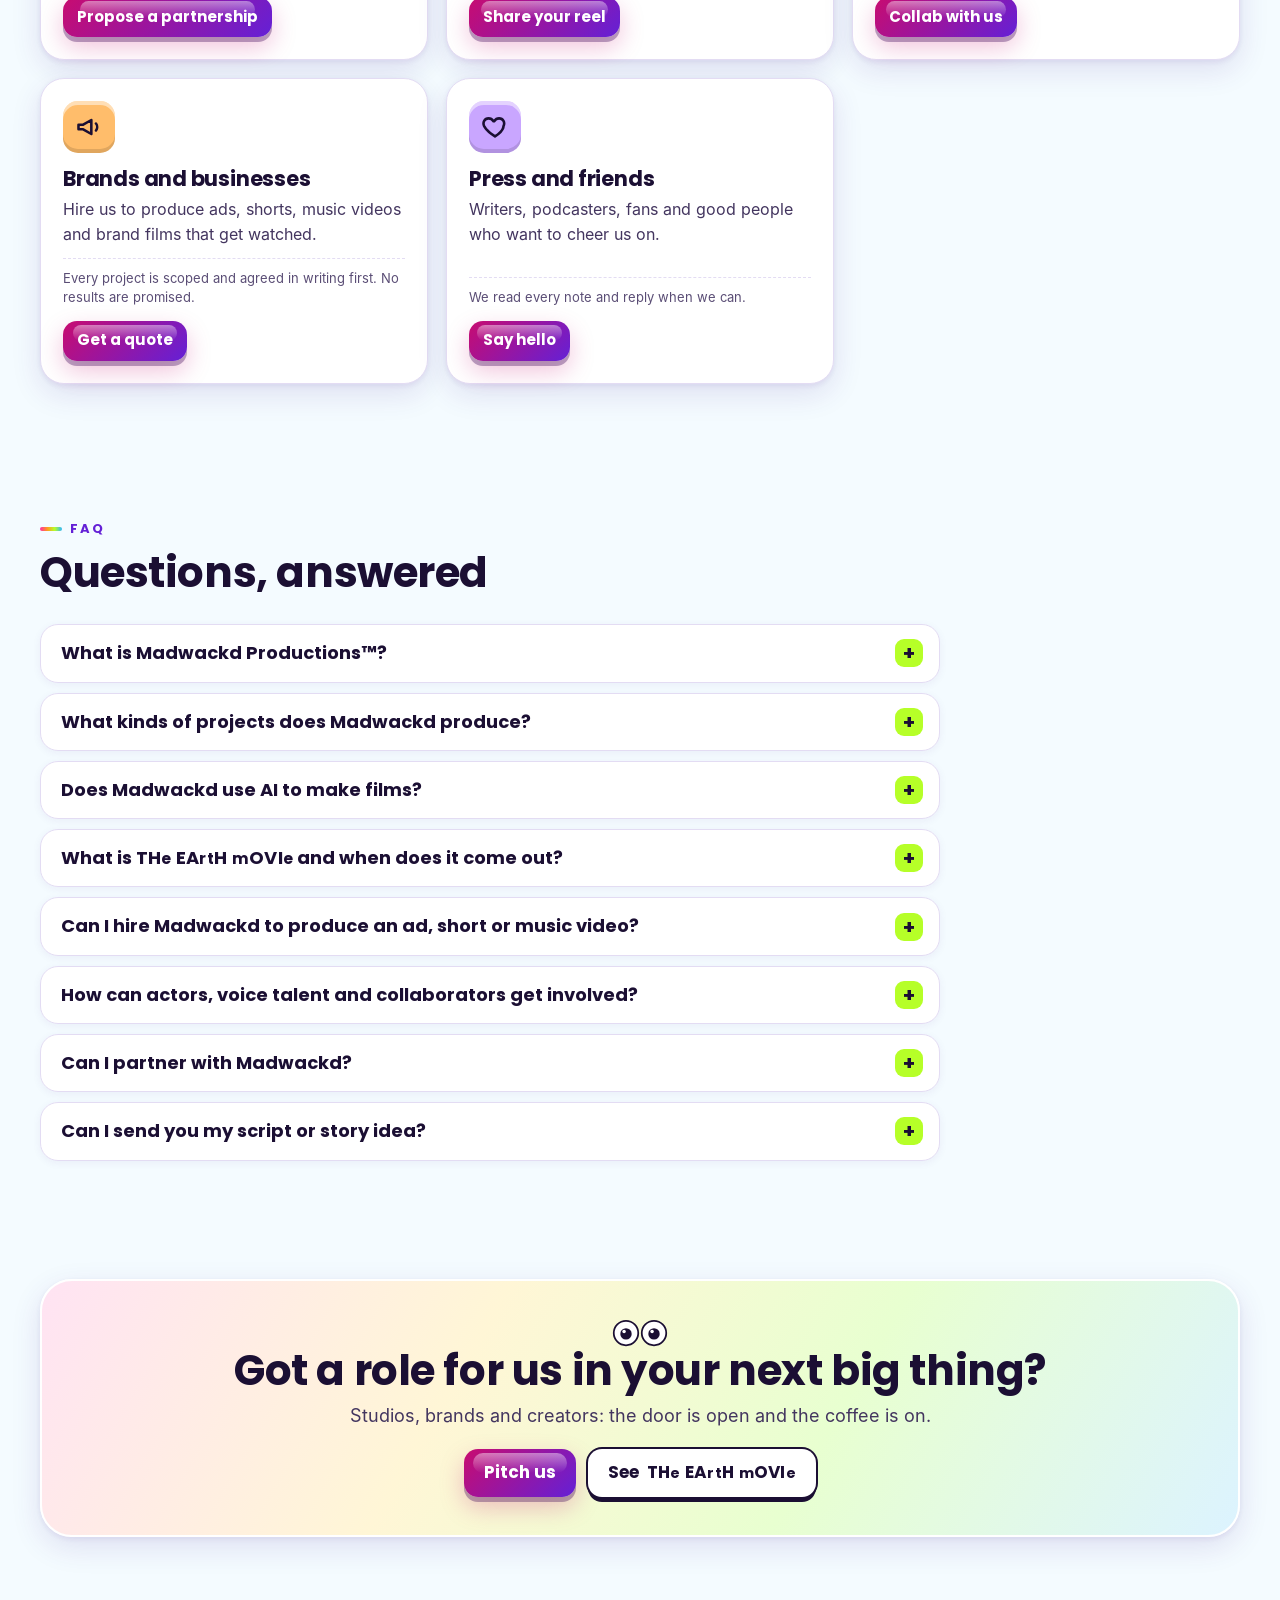
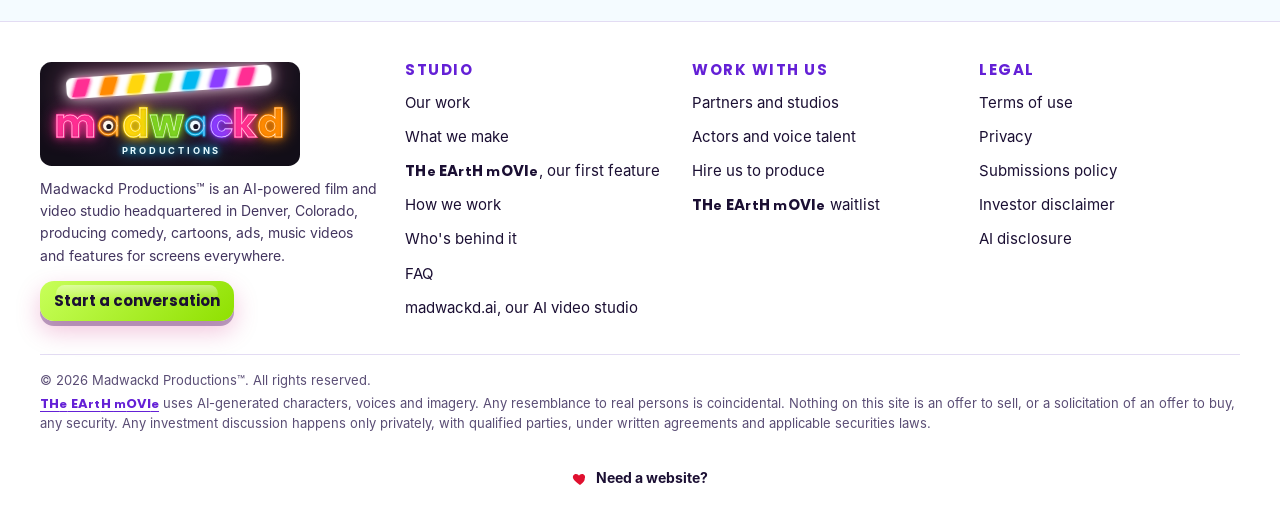
==== commit abb624a6: "Home: TOAD commercial (1:44) below hero, click-to-play facade + VideoObject schema Media served from" ====
--- a/index.html
+++ b/index.html
@@ -3,7 +3,7 @@
 <head>
 <meta charset="utf-8">
 <meta name="viewport" content="width=device-width, initial-scale=1">
-<meta http-equiv="Content-Security-Policy" content="default-src 'self'; script-src 'self'; style-src 'self'; img-src 'self' data:; media-src 'self'; font-src 'self'; connect-src https://clients.eyetoad.com; form-action https://clients.eyetoad.com; base-uri 'self'; object-src 'none'">
+<meta http-equiv="Content-Security-Policy" content="default-src 'self'; script-src 'self'; style-src 'self'; img-src 'self' data: https://eyetoad.com; media-src 'self' https://eyetoad.com; font-src 'self'; connect-src https://clients.eyetoad.com; form-action https://clients.eyetoad.com; base-uri 'self'; object-src 'none'">
 <meta name="referrer" content="strict-origin-when-cross-origin">
 <title>Madwackd Productions&trade; | AI Movie Studio and Film Production, Denver</title>
 <meta name="description" content="Madwackd Productions is a Denver AI movie studio making comedy shorts, animated cartoons, ads, music videos and The Earth Movie, a satirical feature coming Summer 2027.">
@@ -18,6 +18,7 @@
 <link rel="preload" href="/assets/media/commercial-poster.jpg" as="image">
 <link rel="stylesheet" href="/assets/site.css?v=20261109p">
 <link rel="stylesheet" href="/assets/earth-name.css?v=20261108a">
+<link rel="stylesheet" href="/assets/toad-video.css?v=1">
 <meta property="og:type" content="website">
 <meta property="og:site_name" content="Madwackd Productions">
 <meta property="og:title" content="Madwackd Productions&trade; | AI Movie Studio and Film Production, Denver">
@@ -106,6 +107,22 @@
 </section>
 <div class="ribbon-wrap" aria-hidden="true"><div class="ribbon"><div class="ribbon-track"><span>COMEDY SHORTS</span><span>CARTOONS</span><span>PARODY</span><span>ADS</span><span>BRAND FILMS</span><span>MUSIC VIDEOS</span><span>DOCUMENTARIES</span><span>THe EArtH mOVIe: SUMMER 2027</span><span>COMEDY SHORTS</span><span>CARTOONS</span><span>PARODY</span><span>ADS</span><span>BRAND FILMS</span><span>MUSIC VIDEOS</span><span>DOCUMENTARIES</span><span>THe EArtH mOVIe: SUMMER 2027</span></div></div></div>
 
+<section class="tv-sec" id="toad-video" data-m="https://eyetoad.com/media/toad" aria-labelledby="tv-h">
+<div class="tv-in">
+<p class="tv-kick">Watch &middot; 1:44</p>
+<h2 id="tv-h">Watch: the website that talks back</h2>
+<p class="tv-sub">Our new spot for Eye To Ad Media: a talking website, a hover car and THE EARTH MOVIE presale.</p>
+<div class="tv-box">
+<button type="button" class="tv-play" aria-label="Play video: the TOAD commercial, 1 minute 44 seconds, with sound">
+<img src="https://eyetoad.com/media/toad/toad-104-poster-1280.webp" srcset="https://eyetoad.com/media/toad/toad-104-poster-640.webp 640w, https://eyetoad.com/media/toad/toad-104-poster-1280.webp 1280w" sizes="(max-width:992px) 100vw, 960px" width="1280" height="720" alt="" loading="lazy" decoding="async">
+<span class="tv-btn" aria-hidden="true"><svg viewBox="0 0 24 24" width="38" height="38"><path fill="#fff" d="M8 5.5v13l11-6.5z"/></svg></span>
+<span class="tv-len" aria-hidden="true">1:44</span>
+</button>
+</div>
+</div>
+<script src="/assets/toad-video.js?v=1" defer></script>
+<script type="application/ld+json">{"@context":"https://schema.org","@type":"VideoObject","name":"Meet the TOAD: the website that talks back","description":"Eye To Ad Media's TOAD commercial: a talking website that answers calls, replies to leads and gets found on Google and AI search, built on a network we own and run. It also previews THE EARTH MOVIE presale, where 1.5% of ticket sales go to carbon removal through Stripe Climate.","thumbnailUrl":["https://eyetoad.com/media/toad/toad-104-thumb.jpg","https://eyetoad.com/media/toad/toad-104-poster-1280.webp"],"uploadDate":"2026-11-09","duration":"PT1M44S","contentUrl":"https://eyetoad.com/media/toad/toad-104-1080.mp4","publisher":{"@type":"Organization","name":"Eye To Ad Media","url":"https://eyetoad.com/"}}</script>
+</section>
 <section class="band" id="work">
 <div class="wrap">
 <div class="sec-head"><span class="kicker">Our work</span><h2>Made in-house by Madwackd</h2><p>Two original music videos and our newest TV commercials. Hit play, sound on.</p></div>
--- a/assets/toad-video.css
+++ b/assets/toad-video.css
@@ -0,0 +1,15 @@
+.tv-sec{padding:56px 16px;background:#0B0B14;color:#fff}
+.tv-in{max-width:960px;margin:0 auto}
+.tv-kick{margin:0 0 6px;font-weight:800;font-size:.8rem;line-height:1.2;font-family:inherit;letter-spacing:.12em;text-transform:uppercase;color:#FDBA74}
+.tv-sec h2{margin:0 0 8px;font-weight:900;font-size:clamp(1.65rem,3.5vw,2.4rem);line-height:1.1;font-family:inherit;color:#fff}
+.tv-sub{margin:0 0 22px;font-weight:400;font-size:1.05rem;line-height:1.5;font-family:inherit;color:#D0D5DD}
+.tv-box{position:relative;aspect-ratio:16/9;border-radius:16px;overflow:hidden;background:#000;box-shadow:0 18px 50px rgba(0,0,0,.45)}
+.tv-play,.tv-box video{position:absolute;inset:0;width:100%;height:100%;border:0;padding:0;margin:0;background:#000;display:block}
+.tv-play{cursor:pointer;color:#fff}
+.tv-play img{width:100%;height:100%;object-fit:cover;display:block}
+.tv-btn{position:absolute;left:50%;top:50%;width:84px;height:84px;margin:-42px 0 0 -42px;border-radius:50%;background:#F97316;box-shadow:0 6px 24px rgba(0,0,0,.5);display:flex;align-items:center;justify-content:center;transition:transform .15s}
+.tv-play:hover .tv-btn,.tv-play:focus-visible .tv-btn{transform:scale(1.08)}
+.tv-play:focus-visible{outline:4px solid #FDBA74;outline-offset:-4px}
+.tv-len{position:absolute;right:12px;bottom:12px;padding:4px 9px;border-radius:6px;background:rgba(0,0,0,.78);font-weight:700;font-size:.85rem;line-height:1.2;font-family:inherit}
+@media (max-width:600px){.tv-sec{padding:40px 16px}.tv-btn{width:64px;height:64px;margin:-32px 0 0 -32px}.tv-box{border-radius:12px}}
+@media (prefers-reduced-motion:reduce){.tv-btn{transition:none}}
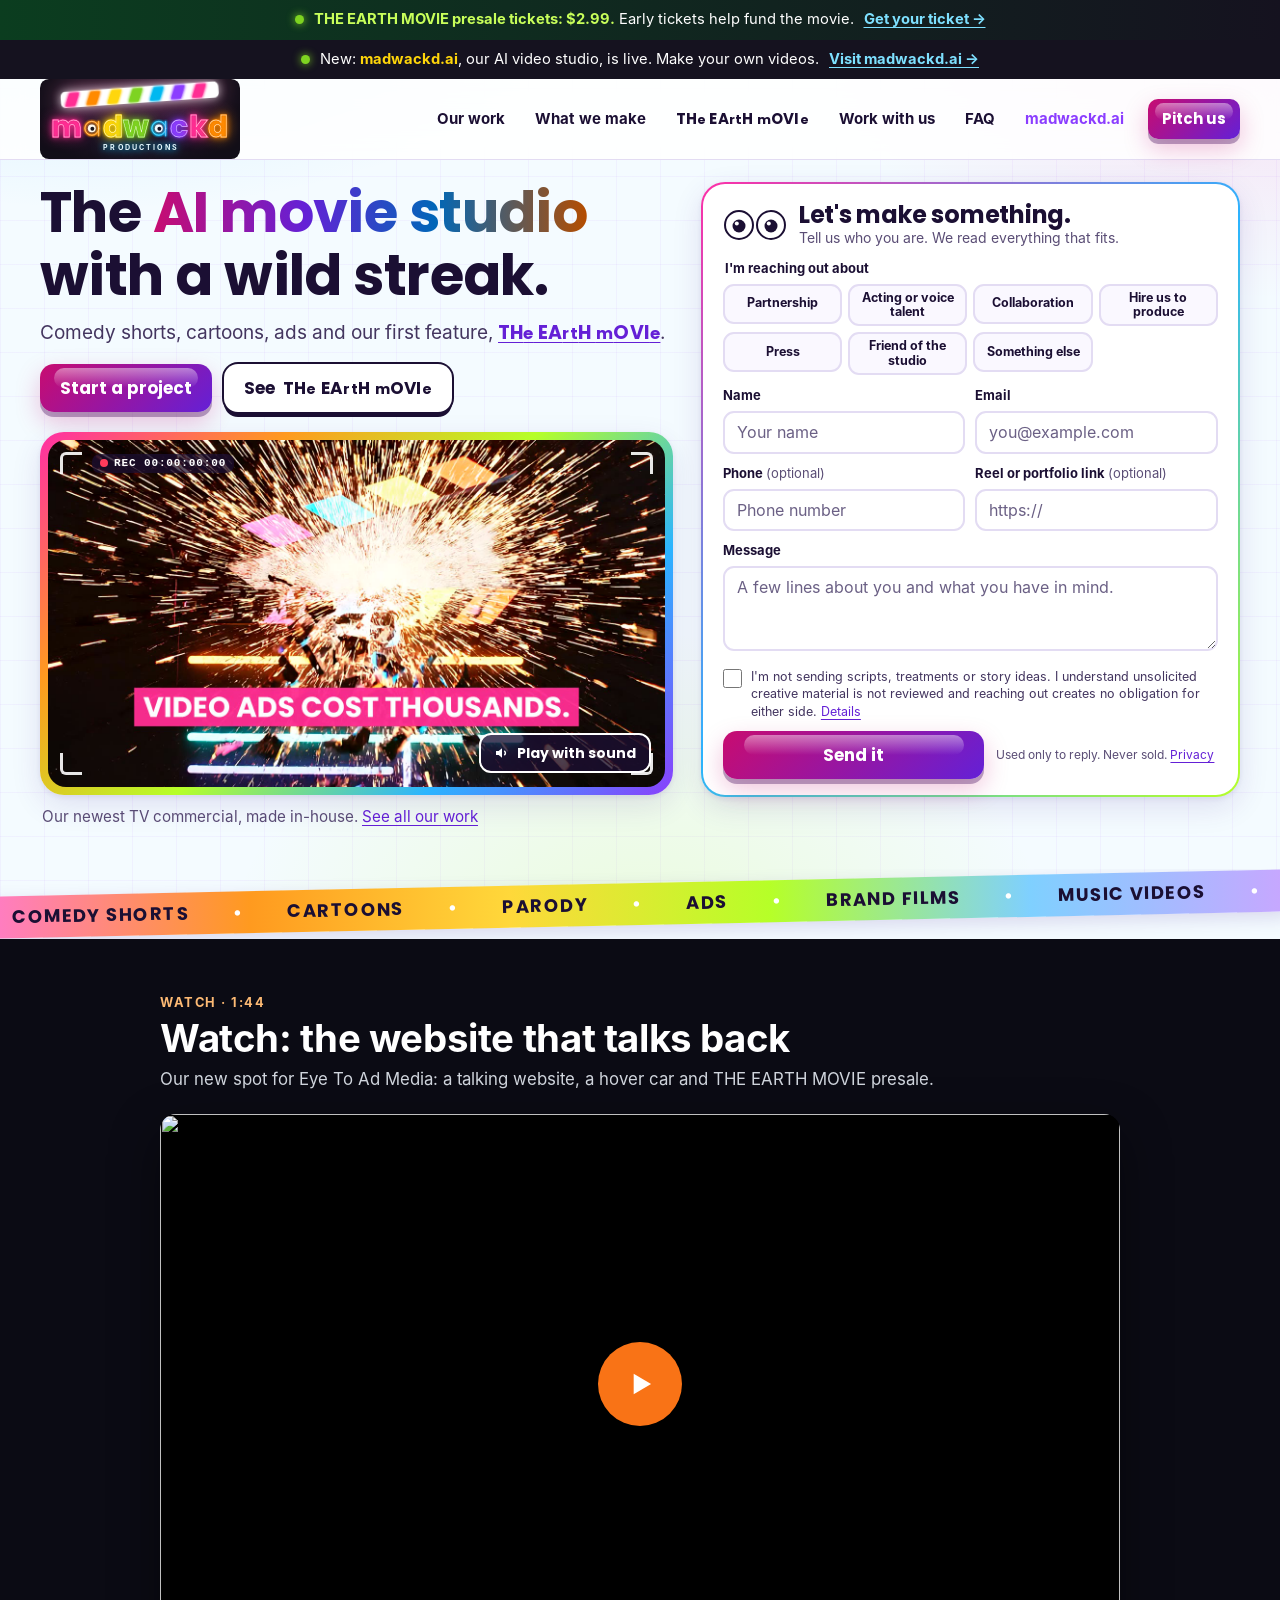
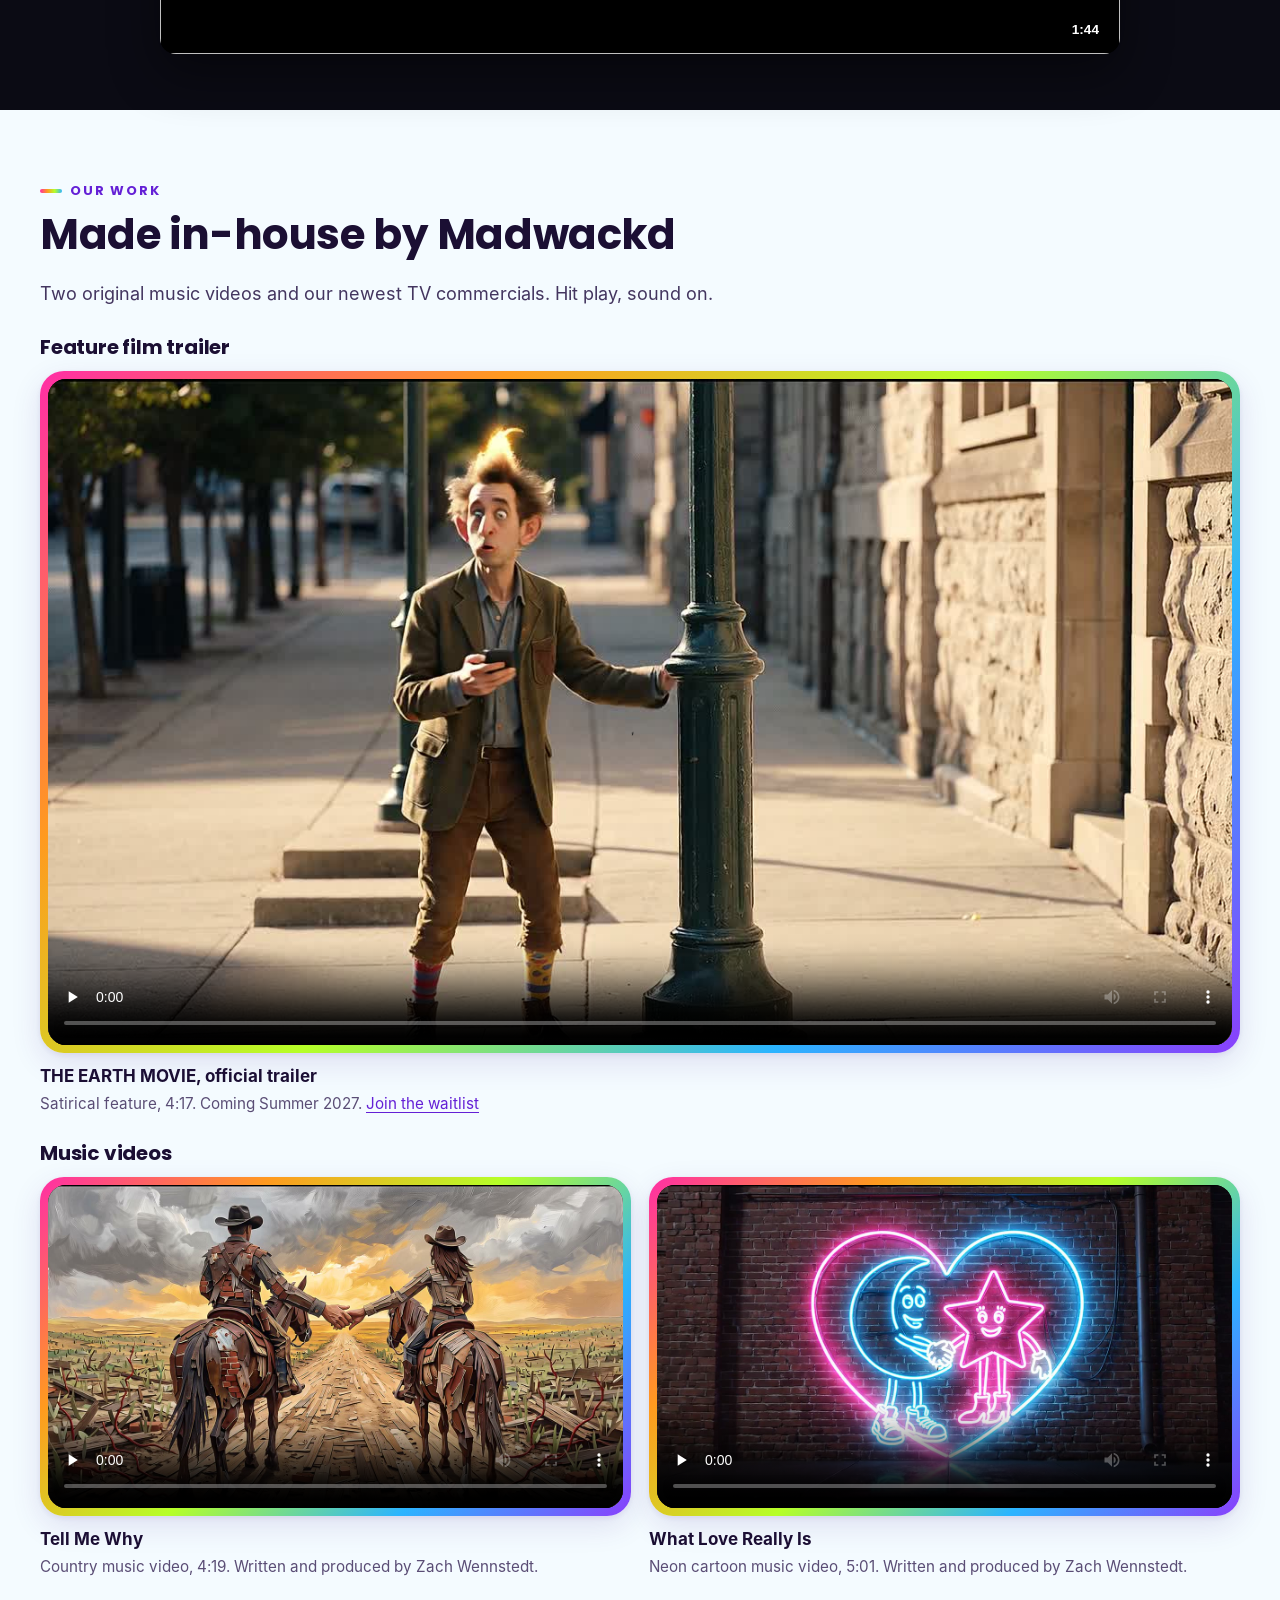
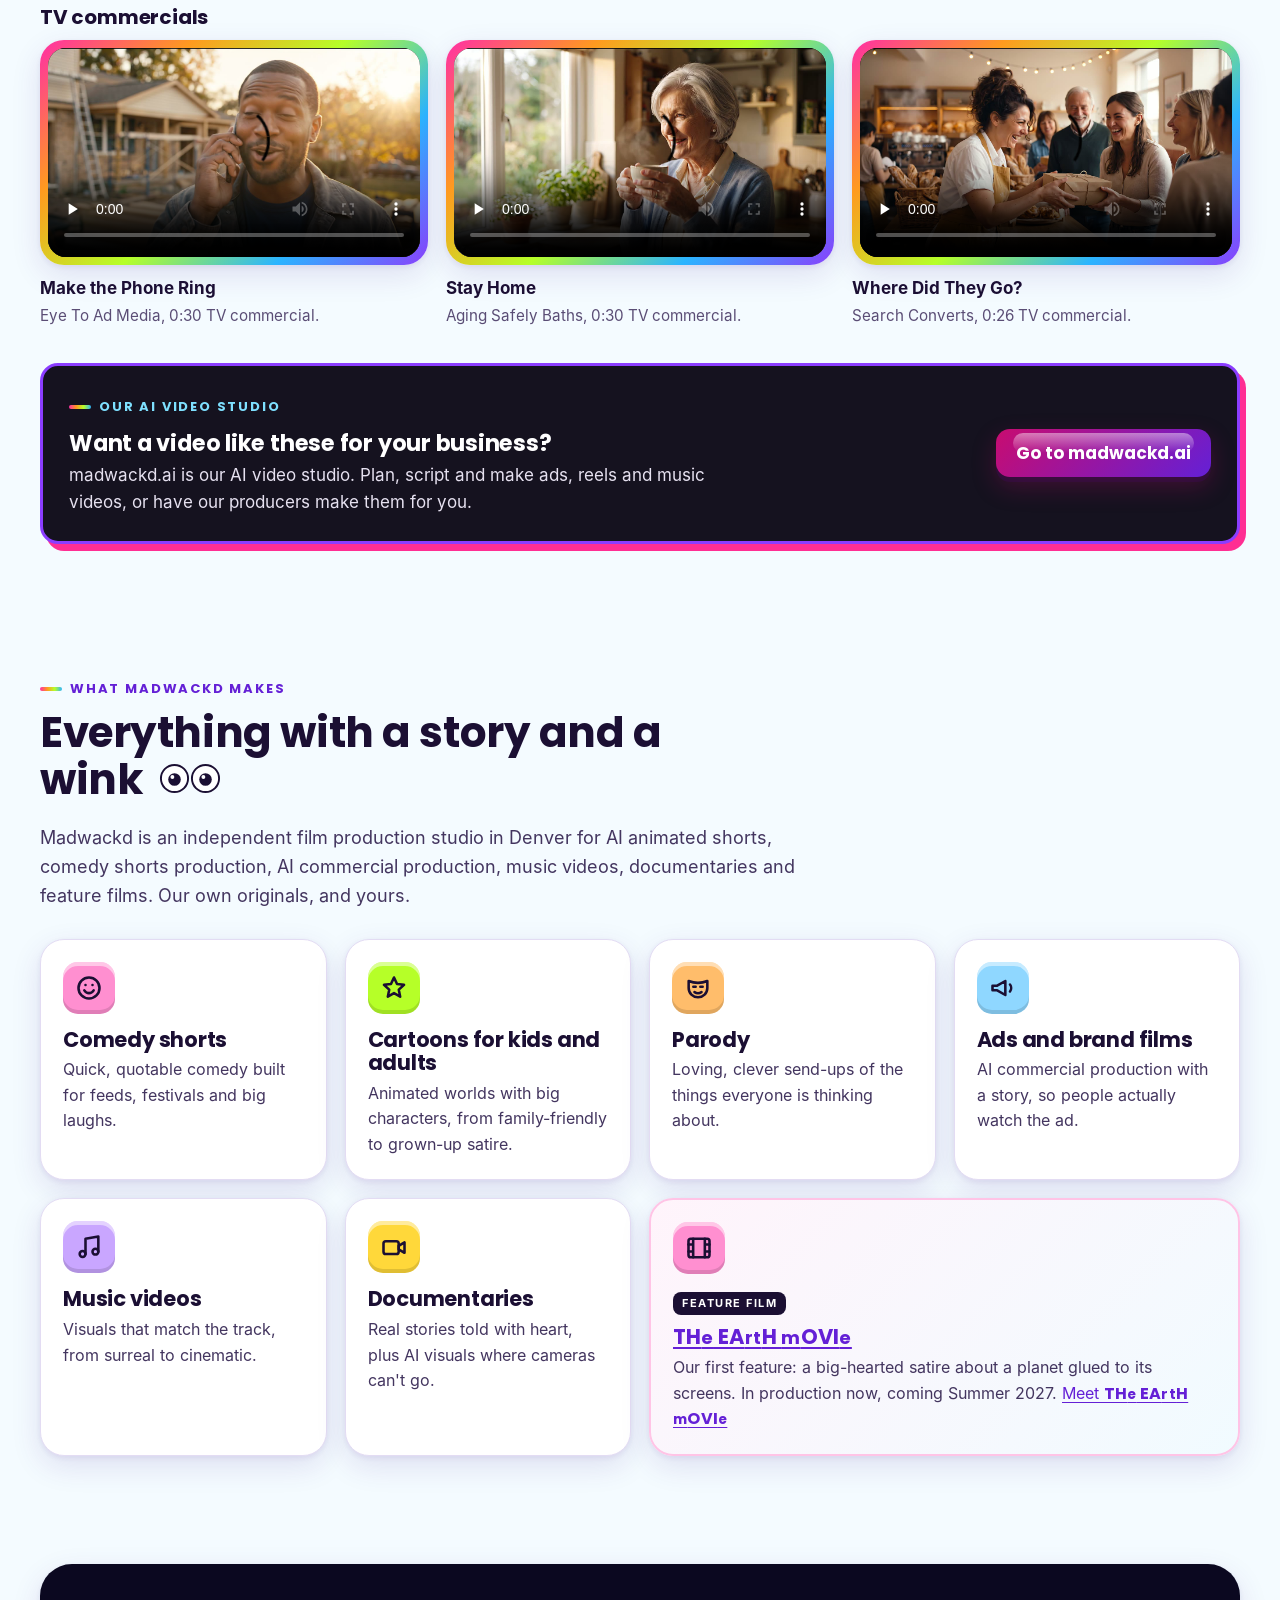
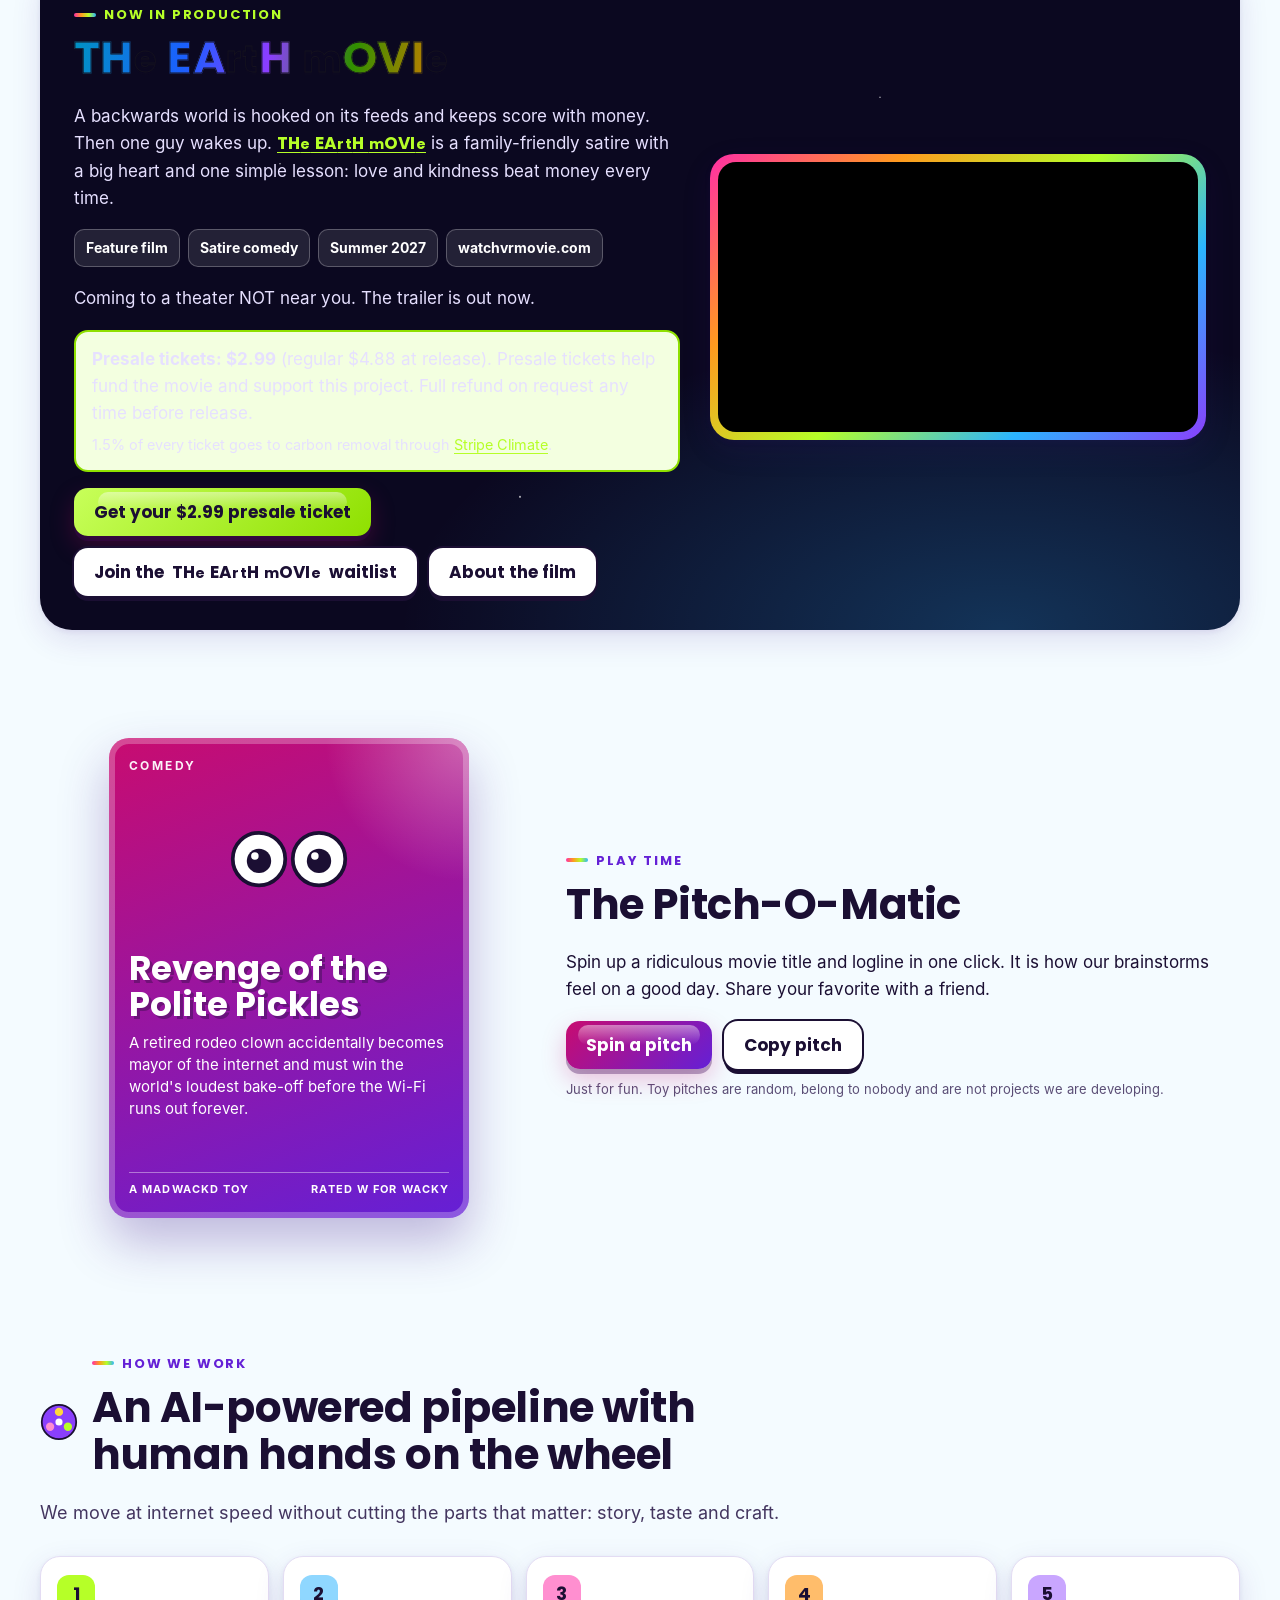
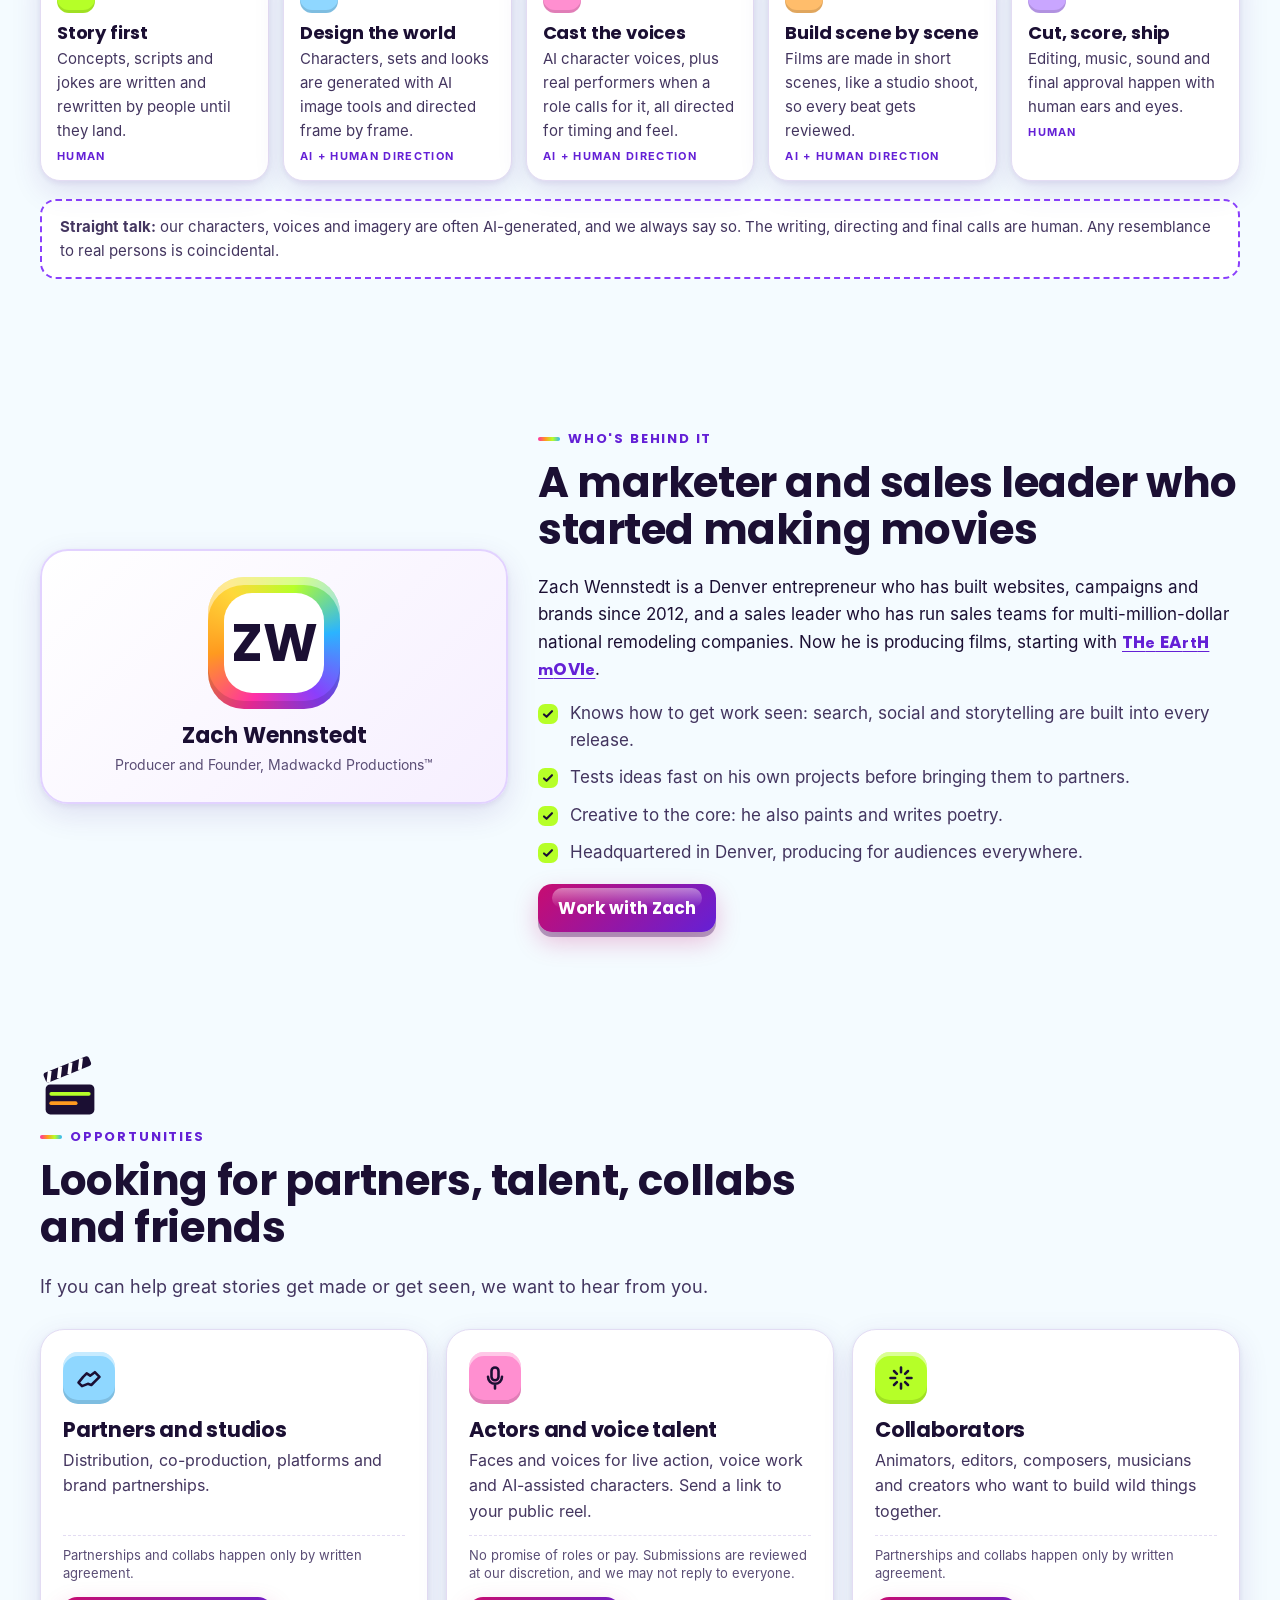
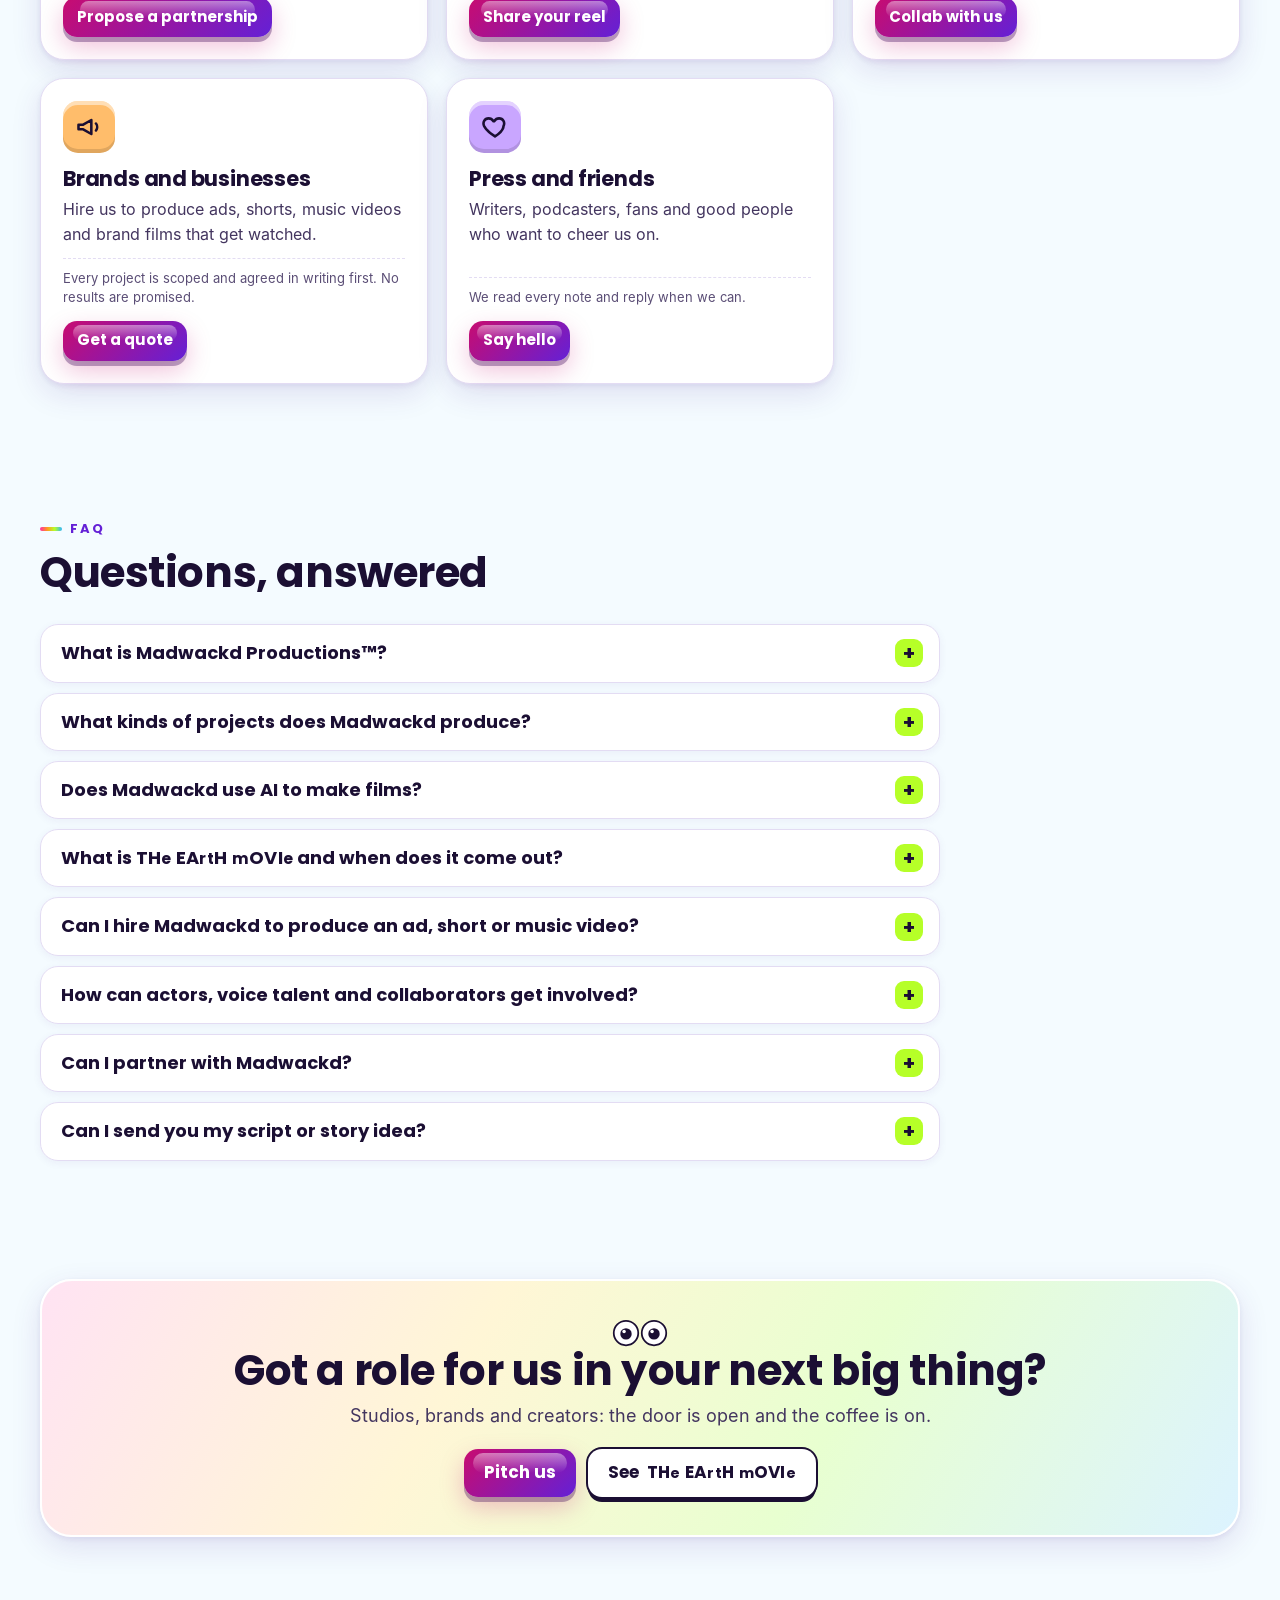
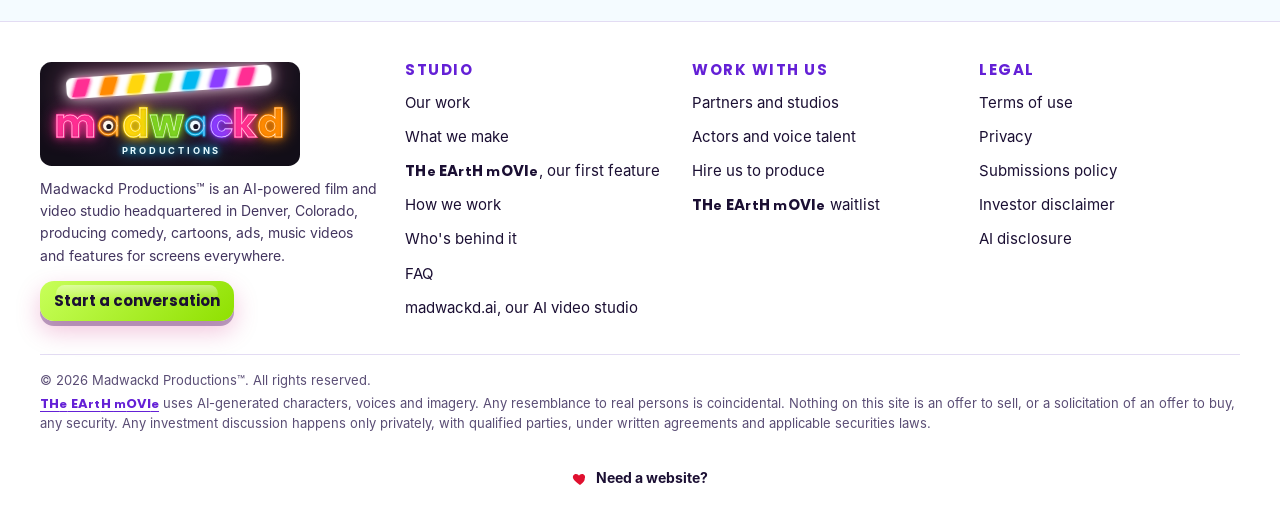
==== commit 22475887: "TOAD video: 720p only (eyetoad dropped 1080p to fix Pages deploy timeouts) Co-Authored-By: Claude Op" ====
--- a/index.html
+++ b/index.html
@@ -121,7 +121,7 @@
 </div>
 </div>
 <script src="/assets/toad-video.js?v=1" defer></script>
-<script type="application/ld+json">{"@context":"https://schema.org","@type":"VideoObject","name":"Meet the TOAD: the website that talks back","description":"Eye To Ad Media's TOAD commercial: a talking website that answers calls, replies to leads and gets found on Google and AI search, built on a network we own and run. It also previews THE EARTH MOVIE presale, where 1.5% of ticket sales go to carbon removal through Stripe Climate.","thumbnailUrl":["https://eyetoad.com/media/toad/toad-104-thumb.jpg","https://eyetoad.com/media/toad/toad-104-poster-1280.webp"],"uploadDate":"2026-11-09","duration":"PT1M44S","contentUrl":"https://eyetoad.com/media/toad/toad-104-1080.mp4","publisher":{"@type":"Organization","name":"Eye To Ad Media","url":"https://eyetoad.com/"}}</script>
+<script type="application/ld+json">{"@context":"https://schema.org","@type":"VideoObject","name":"Meet the TOAD: the website that talks back","description":"Eye To Ad Media's TOAD commercial: a talking website that answers calls, replies to leads and gets found on Google and AI search, built on a network we own and run. It also previews THE EARTH MOVIE presale, where 1.5% of ticket sales go to carbon removal through Stripe Climate.","thumbnailUrl":["https://eyetoad.com/media/toad/toad-104-thumb.jpg","https://eyetoad.com/media/toad/toad-104-poster-1280.webp"],"uploadDate":"2026-11-09","duration":"PT1M44S","contentUrl":"https://eyetoad.com/media/toad/toad-104-720.mp4","publisher":{"@type":"Organization","name":"Eye To Ad Media","url":"https://eyetoad.com/"}}</script>
 </section>
 <section class="band" id="work">
 <div class="wrap">
